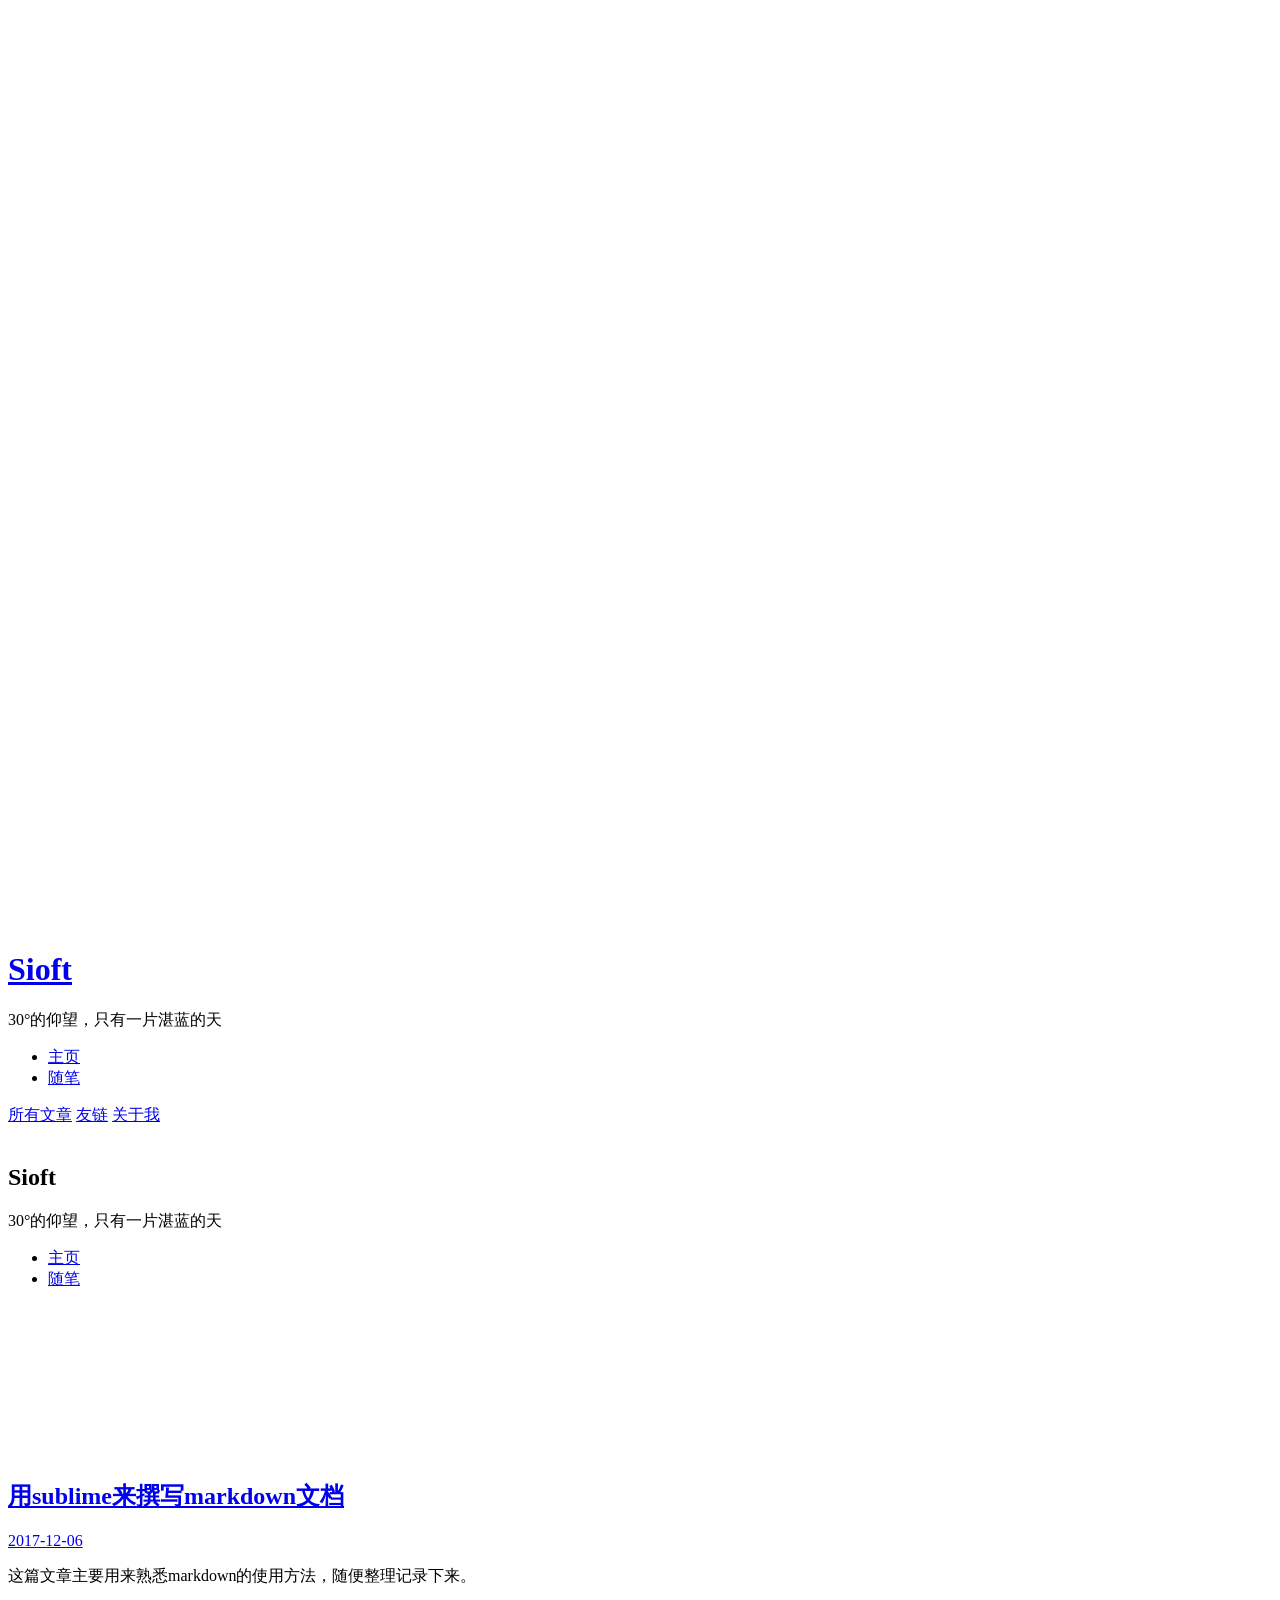
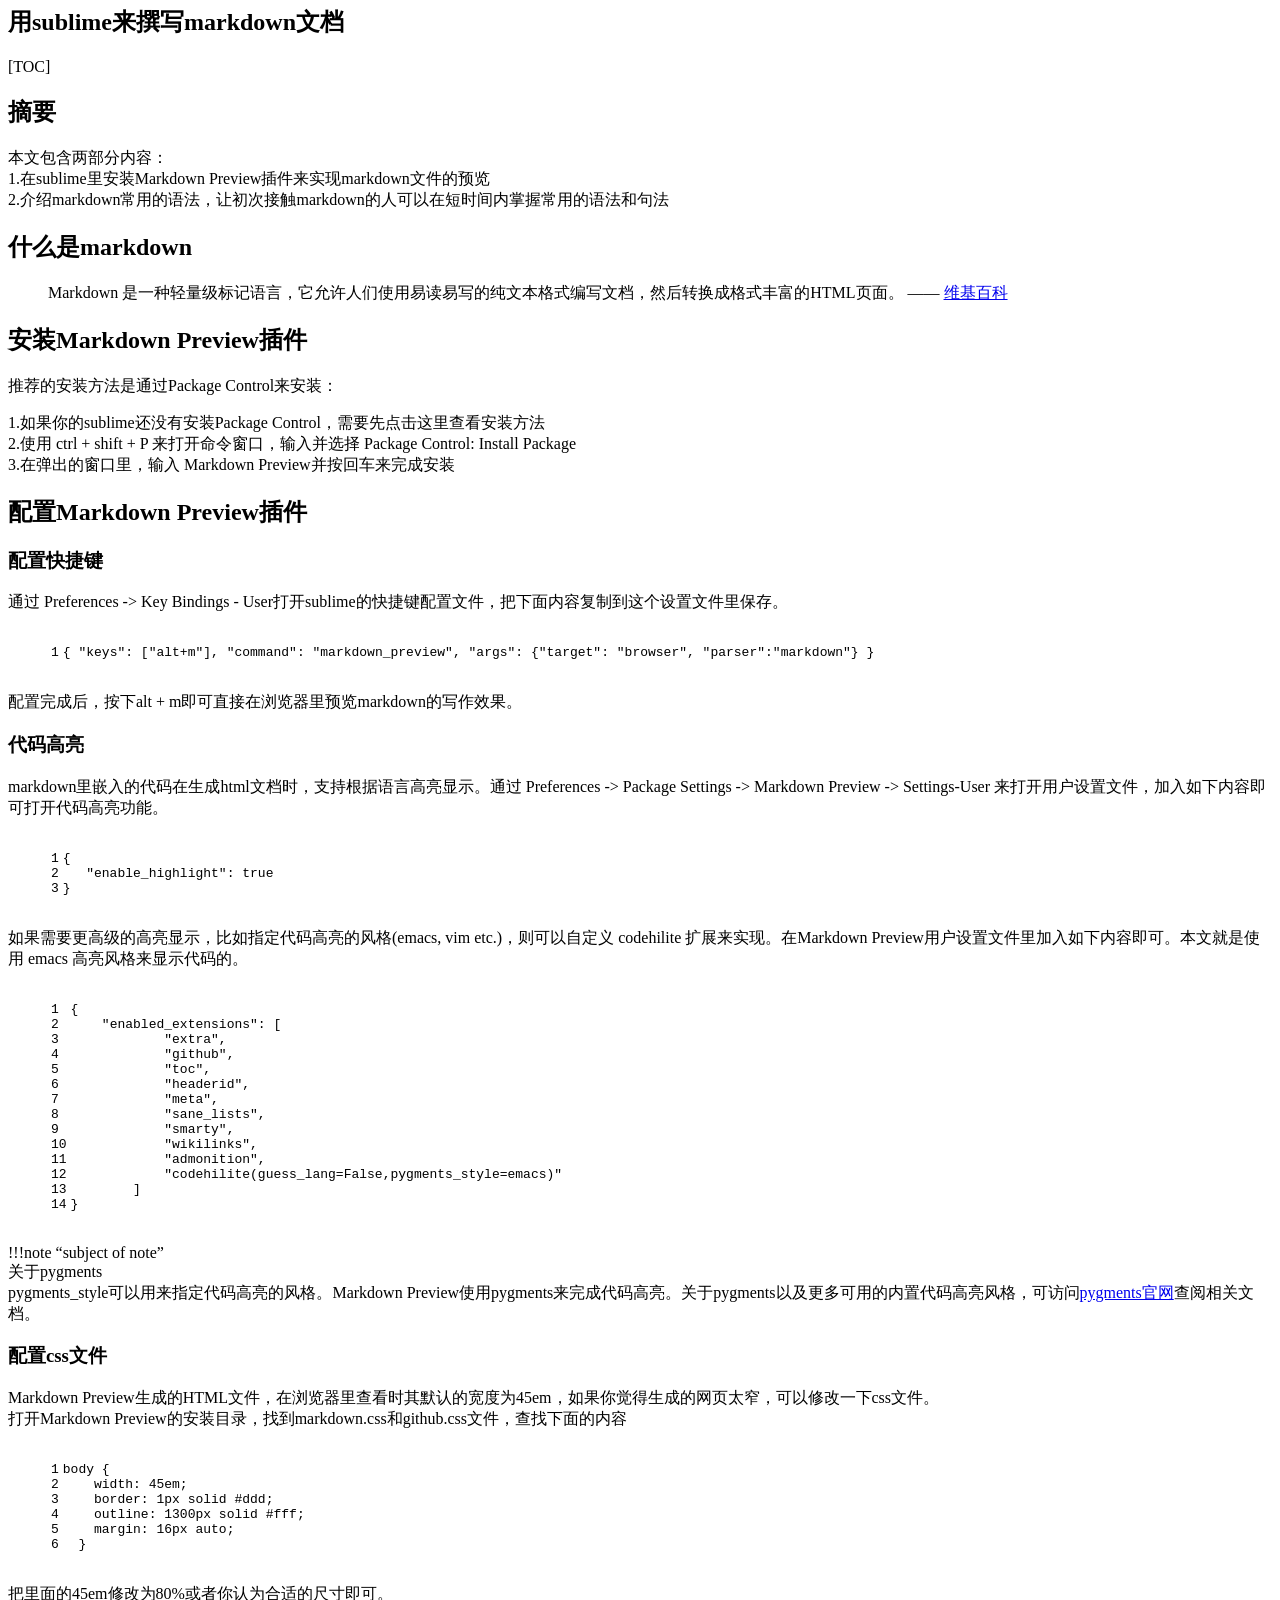
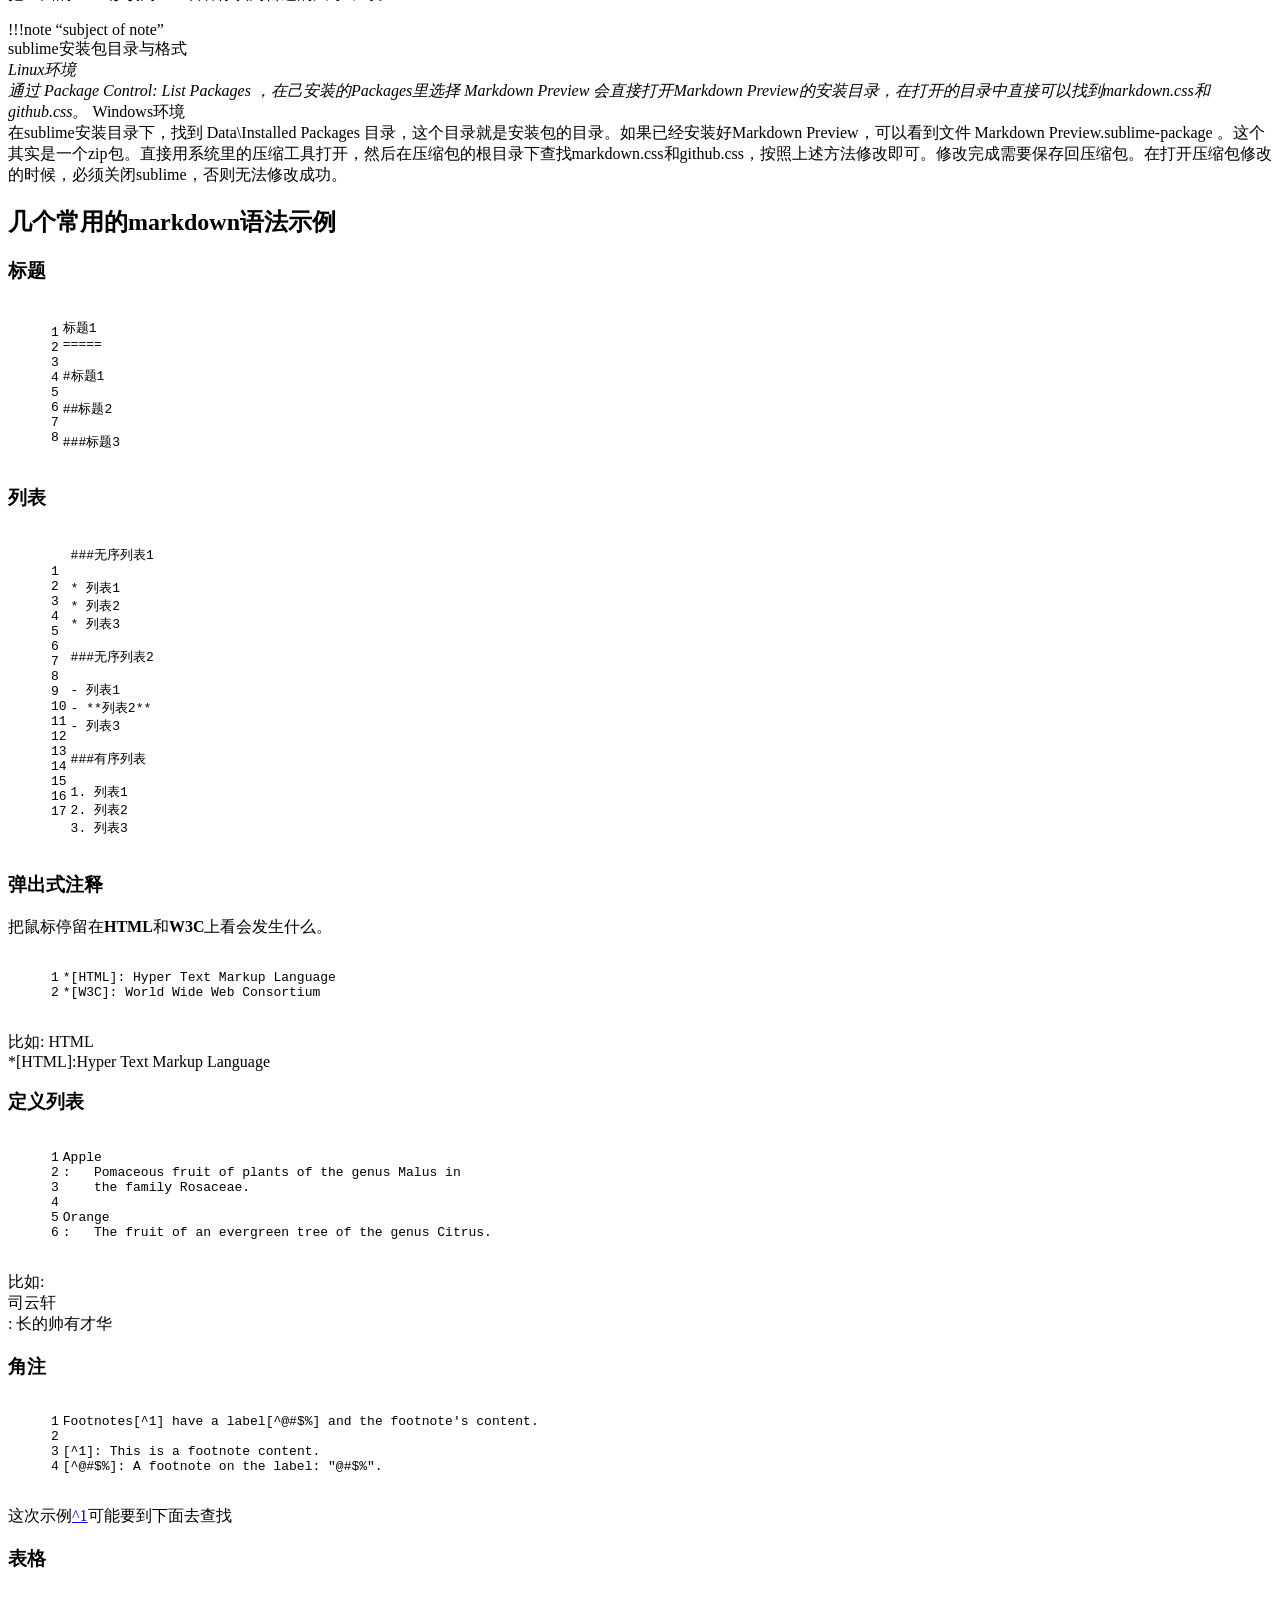
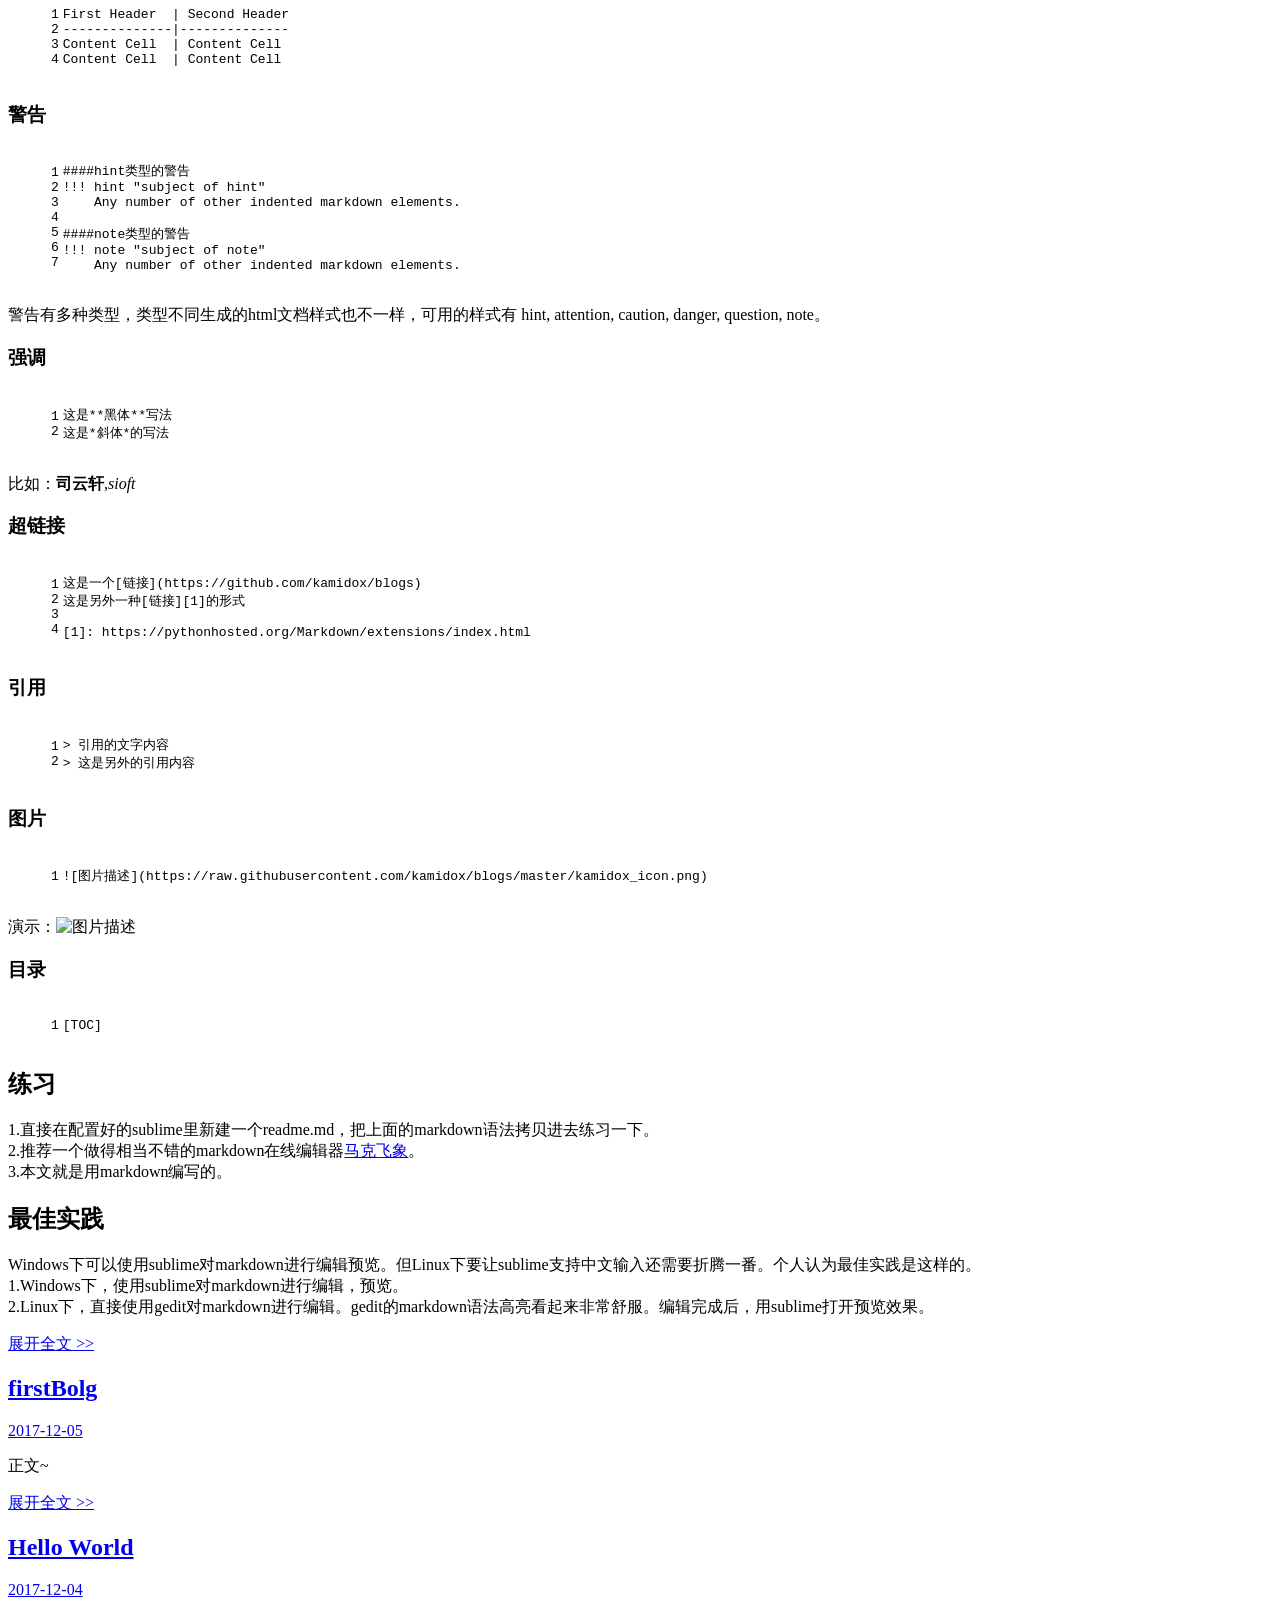
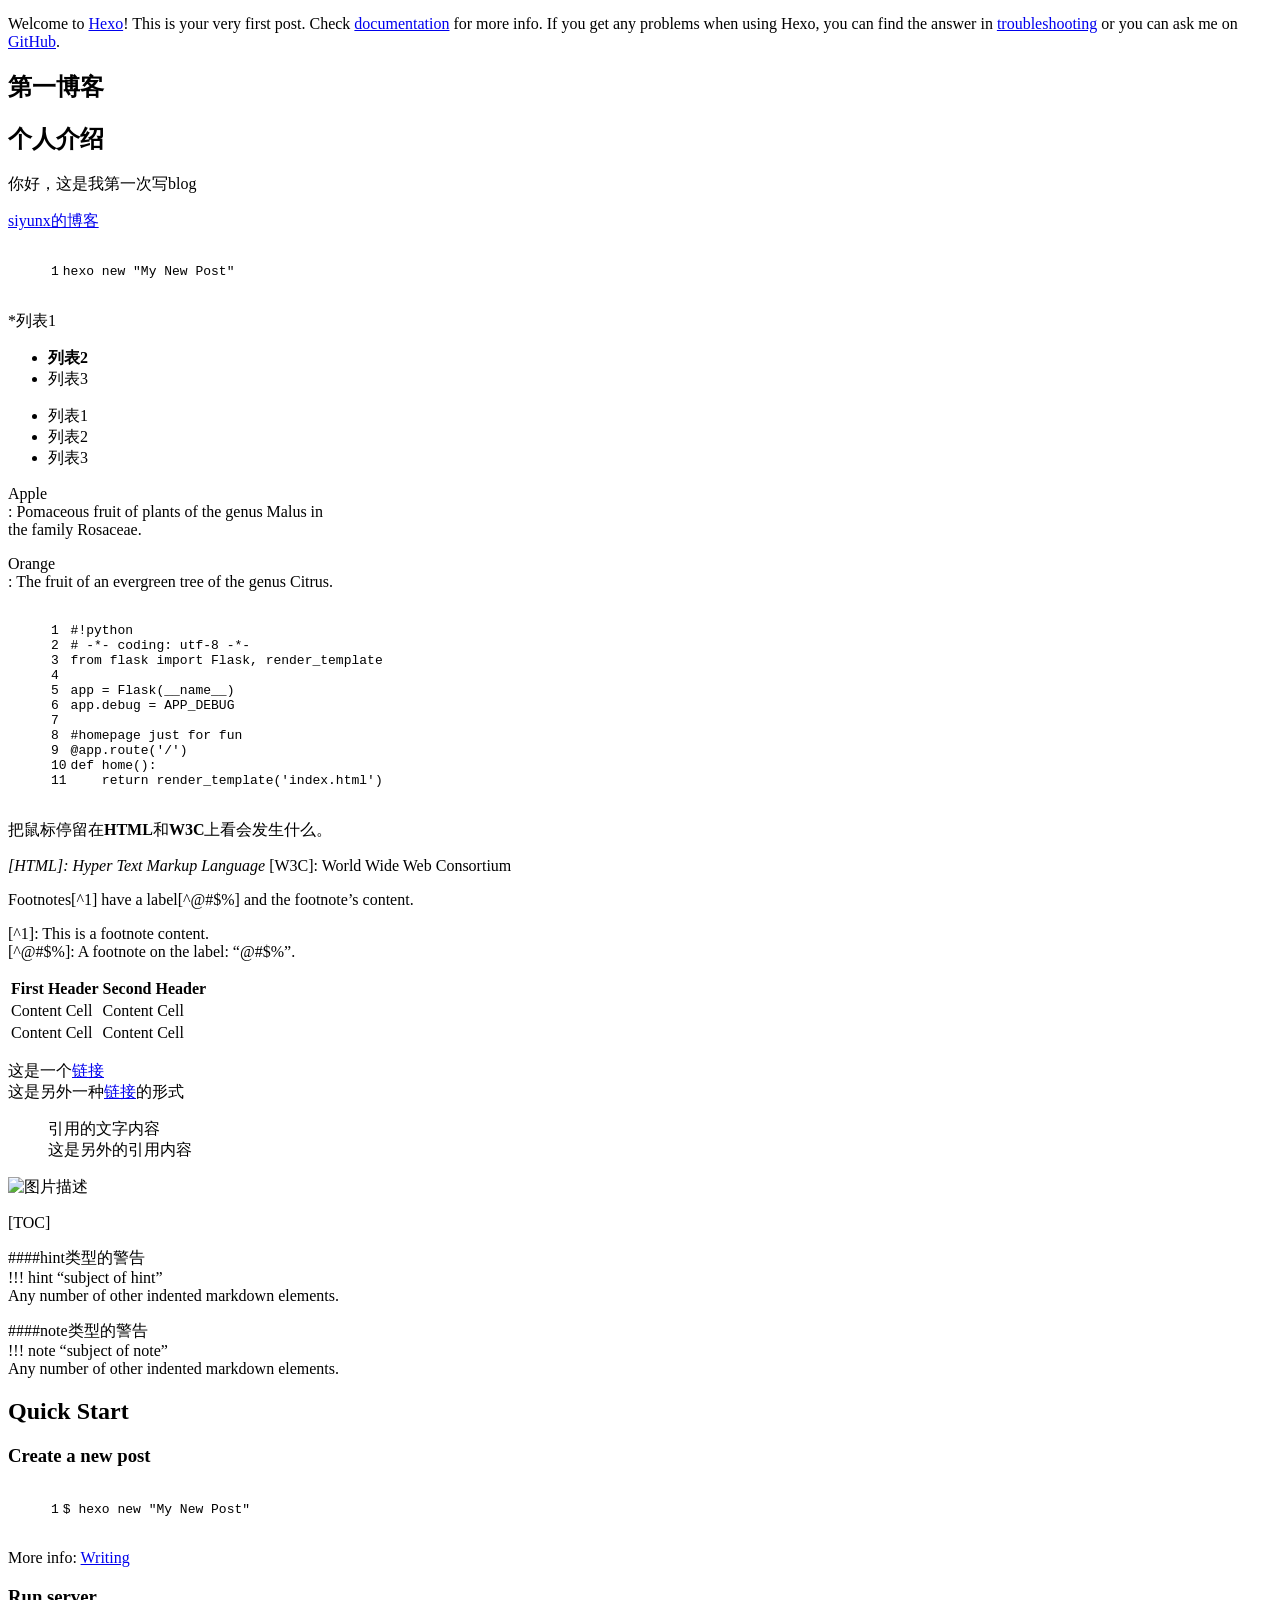
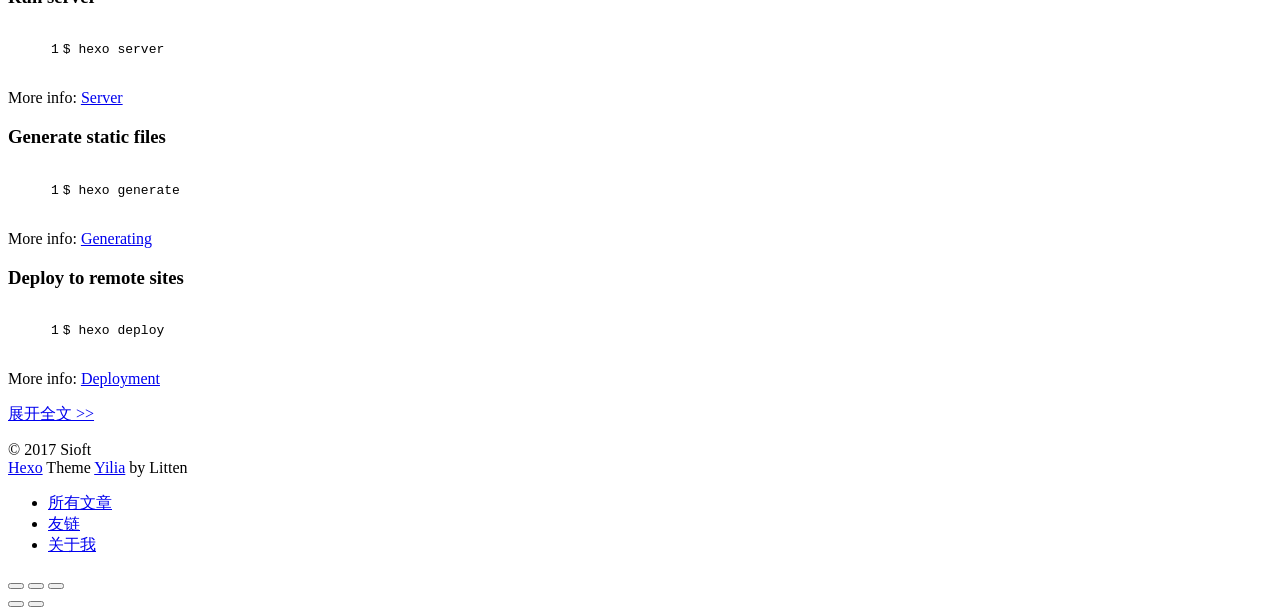
==== index.html @ 5dda294e "Site updated: 2017-12-07 14:23:39" ====
<!DOCTYPE html>
<html>
<head>
  <meta charset="utf-8">
  
  <meta name="renderer" content="webkit">
  <meta http-equiv="X-UA-Compatible" content="IE=edge" >
  <link rel="dns-prefetch" href="http://sioft.github.io">
  <title>飞翔的小坦克</title>
  <meta name="viewport" content="width=device-width, initial-scale=1, maximum-scale=1">
  <meta name="description" content="希望见证自己的成长">
<meta property="og:type" content="website">
<meta property="og:title" content="飞翔的小坦克">
<meta property="og:url" content="http://sioft.github.io/index.html">
<meta property="og:site_name" content="飞翔的小坦克">
<meta property="og:description" content="希望见证自己的成长">
<meta name="twitter:card" content="summary">
<meta name="twitter:title" content="飞翔的小坦克">
<meta name="twitter:description" content="希望见证自己的成长">
  
    <link rel="alternative" href="/atom.xml" title="飞翔的小坦克" type="application/atom+xml">
  
  
    <link rel="icon" href="/favicon.png">
  
  <link rel="stylesheet" type="text/css" href="/./main.0cf68a.css">
  <style type="text/css">
  
    #container.show {
      background: linear-gradient(200deg,#a0cfe4,#e8c37e);
    }
  </style>
  

  

</head>

<body>
  <div id="container" q-class="show:isCtnShow">
    <canvas id="anm-canvas" class="anm-canvas"></canvas>
    <div class="left-col" q-class="show:isShow">
      
<div class="overlay" style="background: #4d4d4d"></div>
<div class="intrude-less">
	<header id="header" class="inner">
		<a href="/" class="profilepic">
			<img src="" class="js-avatar">
		</a>
		<hgroup>
		  <h1 class="header-author"><a href="/">Sioft</a></h1>
		</hgroup>
		
		<p class="header-subtitle">30°的仰望，只有一片湛蓝的天</p>
		

		<nav class="header-menu">
			<ul>
			
				<li><a href="/">主页</a></li>
	        
				<li><a href="/tags/随笔/">随笔</a></li>
	        
			</ul>
		</nav>
		<nav class="header-smart-menu">
    		
    			
    			<a q-on="click: openSlider(e, 'innerArchive')" href="javascript:void(0)">所有文章</a>
    			
            
    			
    			<a q-on="click: openSlider(e, 'friends')" href="javascript:void(0)">友链</a>
    			
            
    			
    			<a q-on="click: openSlider(e, 'aboutme')" href="javascript:void(0)">关于我</a>
    			
            
		</nav>
		<nav class="header-nav">
			<div class="social">
				
					<a class="github" target="_blank" href="#" title="github"><i class="icon-github"></i></a>
		        
					<a class="weibo" target="_blank" href="#" title="weibo"><i class="icon-weibo"></i></a>
		        
					<a class="rss" target="_blank" href="#" title="rss"><i class="icon-rss"></i></a>
		        
					<a class="zhihu" target="_blank" href="#" title="zhihu"><i class="icon-zhihu"></i></a>
		        
			</div>
		</nav>
	</header>		
</div>

    </div>
    <div class="mid-col" q-class="show:isShow,hide:isShow|isFalse">
      
<nav id="mobile-nav">
  	<div class="overlay js-overlay" style="background: #4d4d4d"></div>
	<div class="btnctn js-mobile-btnctn">
  		<div class="slider-trigger list" q-on="click: openSlider(e)"><i class="icon icon-sort"></i></div>
	</div>
	<div class="intrude-less">
		<header id="header" class="inner">
			<div class="profilepic">
				<img src="" class="js-avatar">
			</div>
			<hgroup>
			  <h1 class="header-author js-header-author">Sioft</h1>
			</hgroup>
			
			<p class="header-subtitle"><i class="icon icon-quo-left"></i>30°的仰望，只有一片湛蓝的天<i class="icon icon-quo-right"></i></p>
			
			
			
				
			
				
			
			
			
			<nav class="header-nav">
				<div class="social">
					
						<a class="github" target="_blank" href="#" title="github"><i class="icon-github"></i></a>
			        
						<a class="weibo" target="_blank" href="#" title="weibo"><i class="icon-weibo"></i></a>
			        
						<a class="rss" target="_blank" href="#" title="rss"><i class="icon-rss"></i></a>
			        
						<a class="zhihu" target="_blank" href="#" title="zhihu"><i class="icon-zhihu"></i></a>
			        
				</div>
			</nav>

			<nav class="header-menu js-header-menu">
				<ul style="width: 50%">
				
				
					<li style="width: 50%"><a href="/">主页</a></li>
		        
					<li style="width: 50%"><a href="/tags/随笔/">随笔</a></li>
		        
				</ul>
			</nav>
		</header>				
	</div>
	<div class="mobile-mask" style="display:none" q-show="isShow"></div>
</nav>

      <div id="wrapper" class="body-wrap">
        <div class="menu-l">
          <div class="canvas-wrap">
            <canvas data-colors="#eaeaea" data-sectionHeight="100" data-contentId="js-content" id="myCanvas1" class="anm-canvas"></canvas>
          </div>
          <div id="js-content" class="content-ll">
            
  
    <article id="post-sublime-markdown" class="article article-type-post  article-index" itemscope itemprop="blogPost">
  <div class="article-inner">
    
      <header class="article-header">
        
  
    <h1 itemprop="name">
      <a class="article-title" href="/2017/12/06/sublime-markdown/">用sublime来撰写markdown文档</a>
    </h1>
  

        
        <a href="/2017/12/06/sublime-markdown/" class="archive-article-date">
  	<time datetime="2017-12-06T08:57:12.000Z" itemprop="datePublished"><i class="icon-calendar icon"></i>2017-12-06</time>
</a>
        
      </header>
    
    <div class="article-entry" itemprop="articleBody">
      
        <p>这篇文章主要用来熟悉markdown的使用方法，随便整理记录下来。</p>
<h1 id="用sublime来撰写markdown文档"><a href="#用sublime来撰写markdown文档" class="headerlink" title="用sublime来撰写markdown文档"></a>用sublime来撰写markdown文档</h1><p>[TOC]</p>
<h2 id="摘要"><a href="#摘要" class="headerlink" title="摘要"></a>摘要</h2><p>本文包含两部分内容：<br>1.在sublime里安装Markdown Preview插件来实现markdown文件的预览<br>2.介绍markdown常用的语法，让初次接触markdown的人可以在短时间内掌握常用的语法和句法</p>
<h2 id="什么是markdown"><a href="#什么是markdown" class="headerlink" title="什么是markdown"></a>什么是markdown</h2><blockquote>
<p>Markdown 是一种轻量级标记语言，它允许人们使用易读易写的纯文本格式编写文档，然后转换成格式丰富的HTML页面。 —— <a href="https://zh.wikipedia.org/wiki/Markdown" target="_blank" rel="noopener">维基百科</a></p>
</blockquote>
<h2 id="安装Markdown-Preview插件"><a href="#安装Markdown-Preview插件" class="headerlink" title="安装Markdown Preview插件"></a>安装Markdown Preview插件</h2><p>推荐的安装方法是通过Package Control来安装：</p>
<p>1.如果你的sublime还没有安装Package Control，需要先点击这里查看安装方法<br>2.使用 ctrl + shift + P 来打开命令窗口，输入并选择 Package Control: Install Package<br>3.在弹出的窗口里，输入 Markdown Preview并按回车来完成安装</p>
<h2 id="配置Markdown-Preview插件"><a href="#配置Markdown-Preview插件" class="headerlink" title="配置Markdown Preview插件"></a>配置Markdown Preview插件</h2><h3 id="配置快捷键"><a href="#配置快捷键" class="headerlink" title="配置快捷键"></a>配置快捷键</h3><p>通过 Preferences -&gt; Key Bindings - User打开sublime的快捷键配置文件，把下面内容复制到这个设置文件里保存。</p>
<figure class="highlight python"><table><tr><td class="gutter"><pre><span class="line">1</span><br></pre></td><td class="code"><pre><span class="line">&#123; <span class="string">"keys"</span>: [<span class="string">"alt+m"</span>], <span class="string">"command"</span>: <span class="string">"markdown_preview"</span>, <span class="string">"args"</span>: &#123;<span class="string">"target"</span>: <span class="string">"browser"</span>, <span class="string">"parser"</span>:<span class="string">"markdown"</span>&#125; &#125;</span><br></pre></td></tr></table></figure>
<p>配置完成后，按下alt + m即可直接在浏览器里预览markdown的写作效果。</p>
<h3 id="代码高亮"><a href="#代码高亮" class="headerlink" title="代码高亮"></a>代码高亮</h3><p>markdown里嵌入的代码在生成html文档时，支持根据语言高亮显示。通过 Preferences -&gt; Package Settings -&gt; Markdown Preview -&gt; Settings-User 来打开用户设置文件，加入如下内容即可打开代码高亮功能。</p>
<figure class="highlight python"><table><tr><td class="gutter"><pre><span class="line">1</span><br><span class="line">2</span><br><span class="line">3</span><br></pre></td><td class="code"><pre><span class="line">&#123;</span><br><span class="line">   <span class="string">"enable_highlight"</span>: true</span><br><span class="line">&#125;</span><br></pre></td></tr></table></figure>
<p>如果需要更高级的高亮显示，比如指定代码高亮的风格(emacs, vim etc.)，则可以自定义 codehilite 扩展来实现。在Markdown Preview用户设置文件里加入如下内容即可。本文就是使用 emacs 高亮风格来显示代码的。<br><figure class="highlight python"><table><tr><td class="gutter"><pre><span class="line">1</span><br><span class="line">2</span><br><span class="line">3</span><br><span class="line">4</span><br><span class="line">5</span><br><span class="line">6</span><br><span class="line">7</span><br><span class="line">8</span><br><span class="line">9</span><br><span class="line">10</span><br><span class="line">11</span><br><span class="line">12</span><br><span class="line">13</span><br><span class="line">14</span><br></pre></td><td class="code"><pre><span class="line">&#123;</span><br><span class="line">    <span class="string">"enabled_extensions"</span>: [</span><br><span class="line">            <span class="string">"extra"</span>, </span><br><span class="line">            <span class="string">"github"</span>, </span><br><span class="line">            <span class="string">"toc"</span>, </span><br><span class="line">            <span class="string">"headerid"</span>, </span><br><span class="line">            <span class="string">"meta"</span>, </span><br><span class="line">            <span class="string">"sane_lists"</span>, </span><br><span class="line">            <span class="string">"smarty"</span>, </span><br><span class="line">            <span class="string">"wikilinks"</span>,</span><br><span class="line">            <span class="string">"admonition"</span>,</span><br><span class="line">            <span class="string">"codehilite(guess_lang=False,pygments_style=emacs)"</span></span><br><span class="line">        ]</span><br><span class="line">&#125;</span><br></pre></td></tr></table></figure></p>
<p>!!!note “subject of note”<br>    关于pygments<br>    pygments_style可以用来指定代码高亮的风格。Markdown Preview使用pygments来完成代码高亮。关于pygments以及更多可用的内置代码高亮风格，可访问<a href="http://pygments.org/docs/styles/" target="_blank" rel="noopener">pygments官网</a>查阅相关文档。</p>
<h3 id="配置css文件"><a href="#配置css文件" class="headerlink" title="配置css文件"></a>配置css文件</h3><p>Markdown Preview生成的HTML文件，在浏览器里查看时其默认的宽度为45em，如果你觉得生成的网页太窄，可以修改一下css文件。<br>打开Markdown Preview的安装目录，找到markdown.css和github.css文件，查找下面的内容<br><figure class="highlight python"><table><tr><td class="gutter"><pre><span class="line">1</span><br><span class="line">2</span><br><span class="line">3</span><br><span class="line">4</span><br><span class="line">5</span><br><span class="line">6</span><br></pre></td><td class="code"><pre><span class="line">body &#123;</span><br><span class="line">    width: <span class="number">45</span>em;</span><br><span class="line">    border: <span class="number">1</span>px solid <span class="comment">#ddd;</span></span><br><span class="line">    outline: <span class="number">1300</span>px solid <span class="comment">#fff;</span></span><br><span class="line">    margin: <span class="number">16</span>px auto;</span><br><span class="line">  &#125;</span><br></pre></td></tr></table></figure></p>
<p>把里面的45em修改为80%或者你认为合适的尺寸即可。</p>
<p>!!!note “subject of note”<br>    sublime安装包目录与格式<br>    <em>Linux环境<br>    通过 Package Control: List Packages ，在己安装的Packages里选择 Markdown Preview 会直接打开Markdown Preview的安装目录，在打开的目录中直接可以找到markdown.css和github.css。
    </em>Windows环境<br>    在sublime安装目录下，找到 Data\Installed Packages 目录，这个目录就是安装包的目录。如果已经安装好Markdown Preview，可以看到文件 Markdown Preview.sublime-package 。这个其实是一个zip包。直接用系统里的压缩工具打开，然后在压缩包的根目录下查找markdown.css和github.css，按照上述方法修改即可。修改完成需要保存回压缩包。在打开压缩包修改的时候，必须关闭sublime，否则无法修改成功。</p>
<h2 id="几个常用的markdown语法示例"><a href="#几个常用的markdown语法示例" class="headerlink" title="几个常用的markdown语法示例"></a>几个常用的markdown语法示例</h2><h3 id="标题"><a href="#标题" class="headerlink" title="标题"></a>标题</h3><figure class="highlight python"><table><tr><td class="gutter"><pre><span class="line">1</span><br><span class="line">2</span><br><span class="line">3</span><br><span class="line">4</span><br><span class="line">5</span><br><span class="line">6</span><br><span class="line">7</span><br><span class="line">8</span><br></pre></td><td class="code"><pre><span class="line">标题<span class="number">1</span></span><br><span class="line">=====</span><br><span class="line"></span><br><span class="line"><span class="comment">#标题1</span></span><br><span class="line"></span><br><span class="line"><span class="comment">##标题2</span></span><br><span class="line"></span><br><span class="line"><span class="comment">###标题3</span></span><br></pre></td></tr></table></figure>
<h3 id="列表"><a href="#列表" class="headerlink" title="列表"></a>列表</h3><figure class="highlight python"><table><tr><td class="gutter"><pre><span class="line">1</span><br><span class="line">2</span><br><span class="line">3</span><br><span class="line">4</span><br><span class="line">5</span><br><span class="line">6</span><br><span class="line">7</span><br><span class="line">8</span><br><span class="line">9</span><br><span class="line">10</span><br><span class="line">11</span><br><span class="line">12</span><br><span class="line">13</span><br><span class="line">14</span><br><span class="line">15</span><br><span class="line">16</span><br><span class="line">17</span><br></pre></td><td class="code"><pre><span class="line"><span class="comment">###无序列表1</span></span><br><span class="line"></span><br><span class="line">* 列表<span class="number">1</span></span><br><span class="line">* 列表<span class="number">2</span></span><br><span class="line">* 列表<span class="number">3</span></span><br><span class="line"></span><br><span class="line"><span class="comment">###无序列表2</span></span><br><span class="line"></span><br><span class="line">- 列表<span class="number">1</span></span><br><span class="line">- **列表<span class="number">2</span>**</span><br><span class="line">- 列表<span class="number">3</span></span><br><span class="line"></span><br><span class="line"><span class="comment">###有序列表</span></span><br><span class="line"></span><br><span class="line"><span class="number">1.</span> 列表<span class="number">1</span></span><br><span class="line"><span class="number">2.</span> 列表<span class="number">2</span></span><br><span class="line"><span class="number">3.</span> 列表<span class="number">3</span></span><br></pre></td></tr></table></figure>
<h3 id="弹出式注释"><a href="#弹出式注释" class="headerlink" title="弹出式注释"></a>弹出式注释</h3><p>把鼠标停留在<strong>HTML</strong>和<strong>W3C</strong>上看会发生什么。<br><figure class="highlight python"><table><tr><td class="gutter"><pre><span class="line">1</span><br><span class="line">2</span><br></pre></td><td class="code"><pre><span class="line">*[HTML]: Hyper Text Markup Language</span><br><span class="line">*[W3C]: World Wide Web Consortium</span><br></pre></td></tr></table></figure></p>
<p>比如: HTML<br>*[HTML]:Hyper Text Markup Language</p>
<h3 id="定义列表"><a href="#定义列表" class="headerlink" title="定义列表"></a>定义列表</h3><figure class="highlight python"><table><tr><td class="gutter"><pre><span class="line">1</span><br><span class="line">2</span><br><span class="line">3</span><br><span class="line">4</span><br><span class="line">5</span><br><span class="line">6</span><br></pre></td><td class="code"><pre><span class="line">Apple</span><br><span class="line">:   Pomaceous fruit of plants of the genus Malus <span class="keyword">in</span></span><br><span class="line">    the family Rosaceae.</span><br><span class="line"></span><br><span class="line">Orange</span><br><span class="line">:   The fruit of an evergreen tree of the genus Citrus.</span><br></pre></td></tr></table></figure>
<p>比如:<br>司云轩<br>:  长的帅有才华</p>
<h3 id="角注"><a href="#角注" class="headerlink" title="角注"></a>角注</h3><figure class="highlight python"><table><tr><td class="gutter"><pre><span class="line">1</span><br><span class="line">2</span><br><span class="line">3</span><br><span class="line">4</span><br></pre></td><td class="code"><pre><span class="line">Footnotes[^<span class="number">1</span>] have a label[^@<span class="comment">#$%] and the footnote's content.</span></span><br><span class="line"></span><br><span class="line">[^<span class="number">1</span>]: This <span class="keyword">is</span> a footnote content.</span><br><span class="line">[^@<span class="comment">#$%]: A footnote on the label: "@#$%".</span></span><br></pre></td></tr></table></figure>
<p>这次示例<a href="示例：演示一种东西">^1</a>可能要到下面去查找</p>
<h3 id="表格"><a href="#表格" class="headerlink" title="表格"></a>表格</h3><figure class="highlight python"><table><tr><td class="gutter"><pre><span class="line">1</span><br><span class="line">2</span><br><span class="line">3</span><br><span class="line">4</span><br></pre></td><td class="code"><pre><span class="line">First Header  | Second Header</span><br><span class="line">--------------|--------------</span><br><span class="line">Content Cell  | Content Cell</span><br><span class="line">Content Cell  | Content Cell</span><br></pre></td></tr></table></figure>
<h3 id="警告"><a href="#警告" class="headerlink" title="警告"></a>警告</h3><figure class="highlight python"><table><tr><td class="gutter"><pre><span class="line">1</span><br><span class="line">2</span><br><span class="line">3</span><br><span class="line">4</span><br><span class="line">5</span><br><span class="line">6</span><br><span class="line">7</span><br></pre></td><td class="code"><pre><span class="line"><span class="comment">####hint类型的警告</span></span><br><span class="line">!!! hint <span class="string">"subject of hint"</span></span><br><span class="line">    Any number of other indented markdown elements.</span><br><span class="line"></span><br><span class="line"><span class="comment">####note类型的警告</span></span><br><span class="line">!!! note <span class="string">"subject of note"</span></span><br><span class="line">    Any number of other indented markdown elements.</span><br></pre></td></tr></table></figure>
<p>警告有多种类型，类型不同生成的html文档样式也不一样，可用的样式有 hint, attention, caution, danger, question, note。</p>
<h3 id="强调"><a href="#强调" class="headerlink" title="强调"></a>强调</h3><figure class="highlight python"><table><tr><td class="gutter"><pre><span class="line">1</span><br><span class="line">2</span><br></pre></td><td class="code"><pre><span class="line">这是**黑体**写法</span><br><span class="line">这是*斜体*的写法</span><br></pre></td></tr></table></figure>
<p>比如：<strong>司云轩</strong>,<em>sioft</em></p>
<h3 id="超链接"><a href="#超链接" class="headerlink" title="超链接"></a>超链接</h3><figure class="highlight python"><table><tr><td class="gutter"><pre><span class="line">1</span><br><span class="line">2</span><br><span class="line">3</span><br><span class="line">4</span><br></pre></td><td class="code"><pre><span class="line">这是一个[链接](https://github.com/kamidox/blogs)</span><br><span class="line">这是另外一种[链接][<span class="number">1</span>]的形式</span><br><span class="line"></span><br><span class="line">[<span class="number">1</span>]: https://pythonhosted.org/Markdown/extensions/index.html</span><br></pre></td></tr></table></figure>
<h3 id="引用"><a href="#引用" class="headerlink" title="引用"></a>引用</h3><figure class="highlight python"><table><tr><td class="gutter"><pre><span class="line">1</span><br><span class="line">2</span><br></pre></td><td class="code"><pre><span class="line">&gt; 引用的文字内容</span><br><span class="line">&gt; 这是另外的引用内容</span><br></pre></td></tr></table></figure>
<h3 id="图片"><a href="#图片" class="headerlink" title="图片"></a>图片</h3><figure class="highlight python"><table><tr><td class="gutter"><pre><span class="line">1</span><br></pre></td><td class="code"><pre><span class="line">![图片描述](https://raw.githubusercontent.com/kamidox/blogs/master/kamidox_icon.png)</span><br></pre></td></tr></table></figure>
<p>演示：<img src="https://raw.githubusercontent.com/Sioft/Blog_backups/master/images/萌宠_猫.jpg" alt="图片描述"></p>
<h3 id="目录"><a href="#目录" class="headerlink" title="目录"></a>目录</h3><figure class="highlight python"><table><tr><td class="gutter"><pre><span class="line">1</span><br></pre></td><td class="code"><pre><span class="line">[TOC]</span><br></pre></td></tr></table></figure>
<h2 id="练习"><a href="#练习" class="headerlink" title="练习"></a>练习</h2><p>1.直接在配置好的sublime里新建一个readme.md，把上面的markdown语法拷贝进去练习一下。<br>2.推荐一个做得相当不错的markdown在线编辑器<a href="https://maxiang.io/" target="_blank" rel="noopener">马克飞象</a>。<br>3.本文就是用markdown编写的。</p>
<h2 id="最佳实践"><a href="#最佳实践" class="headerlink" title="最佳实践"></a>最佳实践</h2><p>Windows下可以使用sublime对markdown进行编辑预览。但Linux下要让sublime支持中文输入还需要折腾一番。个人认为最佳实践是这样的。<br>1.Windows下，使用sublime对markdown进行编辑，预览。<br>2.Linux下，直接使用gedit对markdown进行编辑。gedit的markdown语法高亮看起来非常舒服。编辑完成后，用sublime打开预览效果。</p>

      

      
    </div>
    <div class="article-info article-info-index">
      
      
      

      
        <p class="article-more-link">
          <a class="article-more-a" href="/2017/12/06/sublime-markdown/">展开全文 >></a>
        </p>
      

      
      <div class="clearfix"></div>
    </div>
  </div>
</article>

<aside class="wrap-side-operation">
    <div class="mod-side-operation">
        
        <div class="jump-container" id="js-jump-container" style="display:none;">
            <a href="javascript:void(0)" class="mod-side-operation__jump-to-top">
                <i class="icon-font icon-back"></i>
            </a>
            <div id="js-jump-plan-container" class="jump-plan-container" style="top: -11px;">
                <i class="icon-font icon-plane jump-plane"></i>
            </div>
        </div>
        
        
    </div>
</aside>




  
    <article id="post-firstBolg" class="article article-type-post  article-index" itemscope itemprop="blogPost">
  <div class="article-inner">
    
      <header class="article-header">
        
  
    <h1 itemprop="name">
      <a class="article-title" href="/2017/12/05/firstBolg/">firstBolg</a>
    </h1>
  

        
        <a href="/2017/12/05/firstBolg/" class="archive-article-date">
  	<time datetime="2017-12-05T07:52:10.000Z" itemprop="datePublished"><i class="icon-calendar icon"></i>2017-12-05</time>
</a>
        
      </header>
    
    <div class="article-entry" itemprop="articleBody">
      
        <p>正文~</p>

      

      
    </div>
    <div class="article-info article-info-index">
      
      
      

      
        <p class="article-more-link">
          <a class="article-more-a" href="/2017/12/05/firstBolg/">展开全文 >></a>
        </p>
      

      
      <div class="clearfix"></div>
    </div>
  </div>
</article>

<aside class="wrap-side-operation">
    <div class="mod-side-operation">
        
        <div class="jump-container" id="js-jump-container" style="display:none;">
            <a href="javascript:void(0)" class="mod-side-operation__jump-to-top">
                <i class="icon-font icon-back"></i>
            </a>
            <div id="js-jump-plan-container" class="jump-plan-container" style="top: -11px;">
                <i class="icon-font icon-plane jump-plane"></i>
            </div>
        </div>
        
        
    </div>
</aside>




  
    <article id="post-hello-world" class="article article-type-post  article-index" itemscope itemprop="blogPost">
  <div class="article-inner">
    
      <header class="article-header">
        
  
    <h1 itemprop="name">
      <a class="article-title" href="/2017/12/04/hello-world/">Hello World</a>
    </h1>
  

        
        <a href="/2017/12/04/hello-world/" class="archive-article-date">
  	<time datetime="2017-12-04T03:09:23.503Z" itemprop="datePublished"><i class="icon-calendar icon"></i>2017-12-04</time>
</a>
        
      </header>
    
    <div class="article-entry" itemprop="articleBody">
      
        <p>Welcome to <a href="https://hexo.io/" target="_blank" rel="noopener">Hexo</a>! This is your very first post. Check <a href="https://hexo.io/docs/" target="_blank" rel="noopener">documentation</a> for more info. If you get any problems when using Hexo, you can find the answer in <a href="https://hexo.io/docs/troubleshooting.html" target="_blank" rel="noopener">troubleshooting</a> or you can ask me on <a href="https://github.com/hexojs/hexo/issues" target="_blank" rel="noopener">GitHub</a>.</p>
<h1 id="第一博客"><a href="#第一博客" class="headerlink" title="第一博客"></a>第一博客</h1><h2 id="个人介绍"><a href="#个人介绍" class="headerlink" title="个人介绍"></a>个人介绍</h2><p>你好，这是我第一次写blog</p>
<p><a href="https://sioft.github.io">siyunx的博客</a><br><figure class="highlight java"><table><tr><td class="gutter"><pre><span class="line">1</span><br></pre></td><td class="code"><pre><span class="line">hexo <span class="keyword">new</span> <span class="string">"My New Post"</span></span><br></pre></td></tr></table></figure></p>
<p>*列表1</p>
<ul>
<li><strong>列表2</strong></li>
<li>列表3</li>
</ul>
<ul>
<li>列表1</li>
<li>列表2</li>
<li>列表3</li>
</ul>
<p>Apple<br>:   Pomaceous fruit of plants of the genus Malus in<br>    the family Rosaceae.</p>
<p>Orange<br>:   The fruit of an evergreen tree of the genus Citrus.</p>
<figure class="highlight python"><table><tr><td class="gutter"><pre><span class="line">1</span><br><span class="line">2</span><br><span class="line">3</span><br><span class="line">4</span><br><span class="line">5</span><br><span class="line">6</span><br><span class="line">7</span><br><span class="line">8</span><br><span class="line">9</span><br><span class="line">10</span><br><span class="line">11</span><br></pre></td><td class="code"><pre><span class="line"><span class="comment">#!python</span></span><br><span class="line"><span class="comment"># -*- coding: utf-8 -*-</span></span><br><span class="line"><span class="keyword">from</span> flask <span class="keyword">import</span> Flask, render_template</span><br><span class="line"></span><br><span class="line">app = Flask(__name__)</span><br><span class="line">app.debug = APP_DEBUG</span><br><span class="line"></span><br><span class="line"><span class="comment">#homepage just for fun</span></span><br><span class="line"><span class="meta">@app.route('/')</span></span><br><span class="line"><span class="function"><span class="keyword">def</span> <span class="title">home</span><span class="params">()</span>:</span></span><br><span class="line">    <span class="keyword">return</span> render_template(<span class="string">'index.html'</span>)</span><br></pre></td></tr></table></figure>
<p>把鼠标停留在<strong>HTML</strong>和<strong>W3C</strong>上看会发生什么。</p>
<p><em>[HTML]: Hyper Text Markup Language
</em>[W3C]: World Wide Web Consortium</p>
<p>Footnotes[^1] have a label[^@#$%] and the footnote’s content.</p>
<p>[^1]: This is a footnote content.<br>[^@#$%]: A footnote on the label: “@#$%”.</p>
<table>
<thead>
<tr>
<th>First Header</th>
<th>Second Header</th>
</tr>
</thead>
<tbody>
<tr>
<td>Content Cell</td>
<td>Content Cell</td>
</tr>
<tr>
<td>Content Cell</td>
<td>Content Cell</td>
</tr>
</tbody>
</table>
<p>这是一个<a href="https://github.com/kamidox/blogs" target="_blank" rel="noopener">链接</a><br>这是另外一种<a href="https://pythonhosted.org/Markdown/extensions/index.html" target="_blank" rel="noopener">链接</a>的形式</p>
<blockquote>
<p>引用的文字内容<br>这是另外的引用内容</p>
</blockquote>
<p><img src="https://raw.githubusercontent.com/kamidox/blogs/master/kamidox_icon.png" alt="图片描述"></p>
<p>[TOC]</p>
<p>####hint类型的警告<br>!!! hint “subject of hint”<br>    Any number of other indented markdown elements.</p>
<p>####note类型的警告<br>!!! note “subject of note”<br>    Any number of other indented markdown elements.</p>
<h2 id="Quick-Start"><a href="#Quick-Start" class="headerlink" title="Quick Start"></a>Quick Start</h2><h3 id="Create-a-new-post"><a href="#Create-a-new-post" class="headerlink" title="Create a new post"></a>Create a new post</h3><figure class="highlight bash"><table><tr><td class="gutter"><pre><span class="line">1</span><br></pre></td><td class="code"><pre><span class="line">$ hexo new <span class="string">"My New Post"</span></span><br></pre></td></tr></table></figure>
<p>More info: <a href="https://hexo.io/docs/writing.html" target="_blank" rel="noopener">Writing</a></p>
<h3 id="Run-server"><a href="#Run-server" class="headerlink" title="Run server"></a>Run server</h3><figure class="highlight bash"><table><tr><td class="gutter"><pre><span class="line">1</span><br></pre></td><td class="code"><pre><span class="line">$ hexo server</span><br></pre></td></tr></table></figure>
<p>More info: <a href="https://hexo.io/docs/server.html" target="_blank" rel="noopener">Server</a></p>
<h3 id="Generate-static-files"><a href="#Generate-static-files" class="headerlink" title="Generate static files"></a>Generate static files</h3><figure class="highlight bash"><table><tr><td class="gutter"><pre><span class="line">1</span><br></pre></td><td class="code"><pre><span class="line">$ hexo generate</span><br></pre></td></tr></table></figure>
<p>More info: <a href="https://hexo.io/docs/generating.html" target="_blank" rel="noopener">Generating</a></p>
<h3 id="Deploy-to-remote-sites"><a href="#Deploy-to-remote-sites" class="headerlink" title="Deploy to remote sites"></a>Deploy to remote sites</h3><figure class="highlight bash"><table><tr><td class="gutter"><pre><span class="line">1</span><br></pre></td><td class="code"><pre><span class="line">$ hexo deploy</span><br></pre></td></tr></table></figure>
<p>More info: <a href="https://hexo.io/docs/deployment.html" target="_blank" rel="noopener">Deployment</a></p>

      

      
    </div>
    <div class="article-info article-info-index">
      
      
      

      
        <p class="article-more-link">
          <a class="article-more-a" href="/2017/12/04/hello-world/">展开全文 >></a>
        </p>
      

      
      <div class="clearfix"></div>
    </div>
  </div>
</article>

<aside class="wrap-side-operation">
    <div class="mod-side-operation">
        
        <div class="jump-container" id="js-jump-container" style="display:none;">
            <a href="javascript:void(0)" class="mod-side-operation__jump-to-top">
                <i class="icon-font icon-back"></i>
            </a>
            <div id="js-jump-plan-container" class="jump-plan-container" style="top: -11px;">
                <i class="icon-font icon-plane jump-plane"></i>
            </div>
        </div>
        
        
    </div>
</aside>




  
  


          </div>
        </div>
      </div>
      <footer id="footer">
  <div class="outer">
    <div id="footer-info">
    	<div class="footer-left">
    		&copy; 2017 Sioft
    	</div>
      	<div class="footer-right">
      		<a href="http://hexo.io/" target="_blank">Hexo</a>  Theme <a href="https://github.com/litten/hexo-theme-yilia" target="_blank">Yilia</a> by Litten
      	</div>
    </div>
  </div>
</footer>
    </div>
    <script>
	var yiliaConfig = {
		mathjax: false,
		isHome: true,
		isPost: false,
		isArchive: false,
		isTag: false,
		isCategory: false,
		open_in_new: false,
		toc_hide_index: true,
		root: "/",
		innerArchive: true,
		showTags: false
	}
</script>

<script>!function(t){function n(e){if(r[e])return r[e].exports;var i=r[e]={exports:{},id:e,loaded:!1};return t[e].call(i.exports,i,i.exports,n),i.loaded=!0,i.exports}var r={};n.m=t,n.c=r,n.p="./",n(0)}([function(t,n,r){r(195),t.exports=r(191)},function(t,n,r){var e=r(3),i=r(52),o=r(27),u=r(28),c=r(53),f="prototype",a=function(t,n,r){var s,l,h,v,p=t&a.F,d=t&a.G,y=t&a.S,g=t&a.P,b=t&a.B,m=d?e:y?e[n]||(e[n]={}):(e[n]||{})[f],x=d?i:i[n]||(i[n]={}),w=x[f]||(x[f]={});d&&(r=n);for(s in r)l=!p&&m&&void 0!==m[s],h=(l?m:r)[s],v=b&&l?c(h,e):g&&"function"==typeof h?c(Function.call,h):h,m&&u(m,s,h,t&a.U),x[s]!=h&&o(x,s,v),g&&w[s]!=h&&(w[s]=h)};e.core=i,a.F=1,a.G=2,a.S=4,a.P=8,a.B=16,a.W=32,a.U=64,a.R=128,t.exports=a},function(t,n,r){var e=r(6);t.exports=function(t){if(!e(t))throw TypeError(t+" is not an object!");return t}},function(t,n){var r=t.exports="undefined"!=typeof window&&window.Math==Math?window:"undefined"!=typeof self&&self.Math==Math?self:Function("return this")();"number"==typeof __g&&(__g=r)},function(t,n){t.exports=function(t){try{return!!t()}catch(t){return!0}}},function(t,n){var r=t.exports="undefined"!=typeof window&&window.Math==Math?window:"undefined"!=typeof self&&self.Math==Math?self:Function("return this")();"number"==typeof __g&&(__g=r)},function(t,n){t.exports=function(t){return"object"==typeof t?null!==t:"function"==typeof t}},function(t,n,r){var e=r(126)("wks"),i=r(76),o=r(3).Symbol,u="function"==typeof o;(t.exports=function(t){return e[t]||(e[t]=u&&o[t]||(u?o:i)("Symbol."+t))}).store=e},function(t,n){var r={}.hasOwnProperty;t.exports=function(t,n){return r.call(t,n)}},function(t,n,r){var e=r(94),i=r(33);t.exports=function(t){return e(i(t))}},function(t,n,r){t.exports=!r(4)(function(){return 7!=Object.defineProperty({},"a",{get:function(){return 7}}).a})},function(t,n,r){var e=r(2),i=r(167),o=r(50),u=Object.defineProperty;n.f=r(10)?Object.defineProperty:function(t,n,r){if(e(t),n=o(n,!0),e(r),i)try{return u(t,n,r)}catch(t){}if("get"in r||"set"in r)throw TypeError("Accessors not supported!");return"value"in r&&(t[n]=r.value),t}},function(t,n,r){t.exports=!r(18)(function(){return 7!=Object.defineProperty({},"a",{get:function(){return 7}}).a})},function(t,n,r){var e=r(14),i=r(22);t.exports=r(12)?function(t,n,r){return e.f(t,n,i(1,r))}:function(t,n,r){return t[n]=r,t}},function(t,n,r){var e=r(20),i=r(58),o=r(42),u=Object.defineProperty;n.f=r(12)?Object.defineProperty:function(t,n,r){if(e(t),n=o(n,!0),e(r),i)try{return u(t,n,r)}catch(t){}if("get"in r||"set"in r)throw TypeError("Accessors not supported!");return"value"in r&&(t[n]=r.value),t}},function(t,n,r){var e=r(40)("wks"),i=r(23),o=r(5).Symbol,u="function"==typeof o;(t.exports=function(t){return e[t]||(e[t]=u&&o[t]||(u?o:i)("Symbol."+t))}).store=e},function(t,n,r){var e=r(67),i=Math.min;t.exports=function(t){return t>0?i(e(t),9007199254740991):0}},function(t,n,r){var e=r(46);t.exports=function(t){return Object(e(t))}},function(t,n){t.exports=function(t){try{return!!t()}catch(t){return!0}}},function(t,n,r){var e=r(63),i=r(34);t.exports=Object.keys||function(t){return e(t,i)}},function(t,n,r){var e=r(21);t.exports=function(t){if(!e(t))throw TypeError(t+" is not an object!");return t}},function(t,n){t.exports=function(t){return"object"==typeof t?null!==t:"function"==typeof t}},function(t,n){t.exports=function(t,n){return{enumerable:!(1&t),configurable:!(2&t),writable:!(4&t),value:n}}},function(t,n){var r=0,e=Math.random();t.exports=function(t){return"Symbol(".concat(void 0===t?"":t,")_",(++r+e).toString(36))}},function(t,n){var r={}.hasOwnProperty;t.exports=function(t,n){return r.call(t,n)}},function(t,n){var r=t.exports={version:"2.4.0"};"number"==typeof __e&&(__e=r)},function(t,n){t.exports=function(t){if("function"!=typeof t)throw TypeError(t+" is not a function!");return t}},function(t,n,r){var e=r(11),i=r(66);t.exports=r(10)?function(t,n,r){return e.f(t,n,i(1,r))}:function(t,n,r){return t[n]=r,t}},function(t,n,r){var e=r(3),i=r(27),o=r(24),u=r(76)("src"),c="toString",f=Function[c],a=(""+f).split(c);r(52).inspectSource=function(t){return f.call(t)},(t.exports=function(t,n,r,c){var f="function"==typeof r;f&&(o(r,"name")||i(r,"name",n)),t[n]!==r&&(f&&(o(r,u)||i(r,u,t[n]?""+t[n]:a.join(String(n)))),t===e?t[n]=r:c?t[n]?t[n]=r:i(t,n,r):(delete t[n],i(t,n,r)))})(Function.prototype,c,function(){return"function"==typeof this&&this[u]||f.call(this)})},function(t,n,r){var e=r(1),i=r(4),o=r(46),u=function(t,n,r,e){var i=String(o(t)),u="<"+n;return""!==r&&(u+=" "+r+'="'+String(e).replace(/"/g,"&quot;")+'"'),u+">"+i+"</"+n+">"};t.exports=function(t,n){var r={};r[t]=n(u),e(e.P+e.F*i(function(){var n=""[t]('"');return n!==n.toLowerCase()||n.split('"').length>3}),"String",r)}},function(t,n,r){var e=r(115),i=r(46);t.exports=function(t){return e(i(t))}},function(t,n,r){var e=r(116),i=r(66),o=r(30),u=r(50),c=r(24),f=r(167),a=Object.getOwnPropertyDescriptor;n.f=r(10)?a:function(t,n){if(t=o(t),n=u(n,!0),f)try{return a(t,n)}catch(t){}if(c(t,n))return i(!e.f.call(t,n),t[n])}},function(t,n,r){var e=r(24),i=r(17),o=r(145)("IE_PROTO"),u=Object.prototype;t.exports=Object.getPrototypeOf||function(t){return t=i(t),e(t,o)?t[o]:"function"==typeof t.constructor&&t instanceof t.constructor?t.constructor.prototype:t instanceof Object?u:null}},function(t,n){t.exports=function(t){if(void 0==t)throw TypeError("Can't call method on  "+t);return t}},function(t,n){t.exports="constructor,hasOwnProperty,isPrototypeOf,propertyIsEnumerable,toLocaleString,toString,valueOf".split(",")},function(t,n){t.exports={}},function(t,n){t.exports=!0},function(t,n){n.f={}.propertyIsEnumerable},function(t,n,r){var e=r(14).f,i=r(8),o=r(15)("toStringTag");t.exports=function(t,n,r){t&&!i(t=r?t:t.prototype,o)&&e(t,o,{configurable:!0,value:n})}},function(t,n,r){var e=r(40)("keys"),i=r(23);t.exports=function(t){return e[t]||(e[t]=i(t))}},function(t,n,r){var e=r(5),i="__core-js_shared__",o=e[i]||(e[i]={});t.exports=function(t){return o[t]||(o[t]={})}},function(t,n){var r=Math.ceil,e=Math.floor;t.exports=function(t){return isNaN(t=+t)?0:(t>0?e:r)(t)}},function(t,n,r){var e=r(21);t.exports=function(t,n){if(!e(t))return t;var r,i;if(n&&"function"==typeof(r=t.toString)&&!e(i=r.call(t)))return i;if("function"==typeof(r=t.valueOf)&&!e(i=r.call(t)))return i;if(!n&&"function"==typeof(r=t.toString)&&!e(i=r.call(t)))return i;throw TypeError("Can't convert object to primitive value")}},function(t,n,r){var e=r(5),i=r(25),o=r(36),u=r(44),c=r(14).f;t.exports=function(t){var n=i.Symbol||(i.Symbol=o?{}:e.Symbol||{});"_"==t.charAt(0)||t in n||c(n,t,{value:u.f(t)})}},function(t,n,r){n.f=r(15)},function(t,n){var r={}.toString;t.exports=function(t){return r.call(t).slice(8,-1)}},function(t,n){t.exports=function(t){if(void 0==t)throw TypeError("Can't call method on  "+t);return t}},function(t,n,r){var e=r(4);t.exports=function(t,n){return!!t&&e(function(){n?t.call(null,function(){},1):t.call(null)})}},function(t,n,r){var e=r(53),i=r(115),o=r(17),u=r(16),c=r(203);t.exports=function(t,n){var r=1==t,f=2==t,a=3==t,s=4==t,l=6==t,h=5==t||l,v=n||c;return function(n,c,p){for(var d,y,g=o(n),b=i(g),m=e(c,p,3),x=u(b.length),w=0,S=r?v(n,x):f?v(n,0):void 0;x>w;w++)if((h||w in b)&&(d=b[w],y=m(d,w,g),t))if(r)S[w]=y;else if(y)switch(t){case 3:return!0;case 5:return d;case 6:return w;case 2:S.push(d)}else if(s)return!1;return l?-1:a||s?s:S}}},function(t,n,r){var e=r(1),i=r(52),o=r(4);t.exports=function(t,n){var r=(i.Object||{})[t]||Object[t],u={};u[t]=n(r),e(e.S+e.F*o(function(){r(1)}),"Object",u)}},function(t,n,r){var e=r(6);t.exports=function(t,n){if(!e(t))return t;var r,i;if(n&&"function"==typeof(r=t.toString)&&!e(i=r.call(t)))return i;if("function"==typeof(r=t.valueOf)&&!e(i=r.call(t)))return i;if(!n&&"function"==typeof(r=t.toString)&&!e(i=r.call(t)))return i;throw TypeError("Can't convert object to primitive value")}},function(t,n,r){var e=r(5),i=r(25),o=r(91),u=r(13),c="prototype",f=function(t,n,r){var a,s,l,h=t&f.F,v=t&f.G,p=t&f.S,d=t&f.P,y=t&f.B,g=t&f.W,b=v?i:i[n]||(i[n]={}),m=b[c],x=v?e:p?e[n]:(e[n]||{})[c];v&&(r=n);for(a in r)(s=!h&&x&&void 0!==x[a])&&a in b||(l=s?x[a]:r[a],b[a]=v&&"function"!=typeof x[a]?r[a]:y&&s?o(l,e):g&&x[a]==l?function(t){var n=function(n,r,e){if(this instanceof t){switch(arguments.length){case 0:return new t;case 1:return new t(n);case 2:return new t(n,r)}return new t(n,r,e)}return t.apply(this,arguments)};return n[c]=t[c],n}(l):d&&"function"==typeof l?o(Function.call,l):l,d&&((b.virtual||(b.virtual={}))[a]=l,t&f.R&&m&&!m[a]&&u(m,a,l)))};f.F=1,f.G=2,f.S=4,f.P=8,f.B=16,f.W=32,f.U=64,f.R=128,t.exports=f},function(t,n){var r=t.exports={version:"2.4.0"};"number"==typeof __e&&(__e=r)},function(t,n,r){var e=r(26);t.exports=function(t,n,r){if(e(t),void 0===n)return t;switch(r){case 1:return function(r){return t.call(n,r)};case 2:return function(r,e){return t.call(n,r,e)};case 3:return function(r,e,i){return t.call(n,r,e,i)}}return function(){return t.apply(n,arguments)}}},function(t,n,r){var e=r(183),i=r(1),o=r(126)("metadata"),u=o.store||(o.store=new(r(186))),c=function(t,n,r){var i=u.get(t);if(!i){if(!r)return;u.set(t,i=new e)}var o=i.get(n);if(!o){if(!r)return;i.set(n,o=new e)}return o},f=function(t,n,r){var e=c(n,r,!1);return void 0!==e&&e.has(t)},a=function(t,n,r){var e=c(n,r,!1);return void 0===e?void 0:e.get(t)},s=function(t,n,r,e){c(r,e,!0).set(t,n)},l=function(t,n){var r=c(t,n,!1),e=[];return r&&r.forEach(function(t,n){e.push(n)}),e},h=function(t){return void 0===t||"symbol"==typeof t?t:String(t)},v=function(t){i(i.S,"Reflect",t)};t.exports={store:u,map:c,has:f,get:a,set:s,keys:l,key:h,exp:v}},function(t,n,r){"use strict";if(r(10)){var e=r(69),i=r(3),o=r(4),u=r(1),c=r(127),f=r(152),a=r(53),s=r(68),l=r(66),h=r(27),v=r(73),p=r(67),d=r(16),y=r(75),g=r(50),b=r(24),m=r(180),x=r(114),w=r(6),S=r(17),_=r(137),O=r(70),E=r(32),P=r(71).f,j=r(154),F=r(76),M=r(7),A=r(48),N=r(117),T=r(146),I=r(155),k=r(80),L=r(123),R=r(74),C=r(130),D=r(160),U=r(11),W=r(31),G=U.f,B=W.f,V=i.RangeError,z=i.TypeError,q=i.Uint8Array,K="ArrayBuffer",J="Shared"+K,Y="BYTES_PER_ELEMENT",H="prototype",$=Array[H],X=f.ArrayBuffer,Q=f.DataView,Z=A(0),tt=A(2),nt=A(3),rt=A(4),et=A(5),it=A(6),ot=N(!0),ut=N(!1),ct=I.values,ft=I.keys,at=I.entries,st=$.lastIndexOf,lt=$.reduce,ht=$.reduceRight,vt=$.join,pt=$.sort,dt=$.slice,yt=$.toString,gt=$.toLocaleString,bt=M("iterator"),mt=M("toStringTag"),xt=F("typed_constructor"),wt=F("def_constructor"),St=c.CONSTR,_t=c.TYPED,Ot=c.VIEW,Et="Wrong length!",Pt=A(1,function(t,n){return Tt(T(t,t[wt]),n)}),jt=o(function(){return 1===new q(new Uint16Array([1]).buffer)[0]}),Ft=!!q&&!!q[H].set&&o(function(){new q(1).set({})}),Mt=function(t,n){if(void 0===t)throw z(Et);var r=+t,e=d(t);if(n&&!m(r,e))throw V(Et);return e},At=function(t,n){var r=p(t);if(r<0||r%n)throw V("Wrong offset!");return r},Nt=function(t){if(w(t)&&_t in t)return t;throw z(t+" is not a typed array!")},Tt=function(t,n){if(!(w(t)&&xt in t))throw z("It is not a typed array constructor!");return new t(n)},It=function(t,n){return kt(T(t,t[wt]),n)},kt=function(t,n){for(var r=0,e=n.length,i=Tt(t,e);e>r;)i[r]=n[r++];return i},Lt=function(t,n,r){G(t,n,{get:function(){return this._d[r]}})},Rt=function(t){var n,r,e,i,o,u,c=S(t),f=arguments.length,s=f>1?arguments[1]:void 0,l=void 0!==s,h=j(c);if(void 0!=h&&!_(h)){for(u=h.call(c),e=[],n=0;!(o=u.next()).done;n++)e.push(o.value);c=e}for(l&&f>2&&(s=a(s,arguments[2],2)),n=0,r=d(c.length),i=Tt(this,r);r>n;n++)i[n]=l?s(c[n],n):c[n];return i},Ct=function(){for(var t=0,n=arguments.length,r=Tt(this,n);n>t;)r[t]=arguments[t++];return r},Dt=!!q&&o(function(){gt.call(new q(1))}),Ut=function(){return gt.apply(Dt?dt.call(Nt(this)):Nt(this),arguments)},Wt={copyWithin:function(t,n){return D.call(Nt(this),t,n,arguments.length>2?arguments[2]:void 0)},every:function(t){return rt(Nt(this),t,arguments.length>1?arguments[1]:void 0)},fill:function(t){return C.apply(Nt(this),arguments)},filter:function(t){return It(this,tt(Nt(this),t,arguments.length>1?arguments[1]:void 0))},find:function(t){return et(Nt(this),t,arguments.length>1?arguments[1]:void 0)},findIndex:function(t){return it(Nt(this),t,arguments.length>1?arguments[1]:void 0)},forEach:function(t){Z(Nt(this),t,arguments.length>1?arguments[1]:void 0)},indexOf:function(t){return ut(Nt(this),t,arguments.length>1?arguments[1]:void 0)},includes:function(t){return ot(Nt(this),t,arguments.length>1?arguments[1]:void 0)},join:function(t){return vt.apply(Nt(this),arguments)},lastIndexOf:function(t){return st.apply(Nt(this),arguments)},map:function(t){return Pt(Nt(this),t,arguments.length>1?arguments[1]:void 0)},reduce:function(t){return lt.apply(Nt(this),arguments)},reduceRight:function(t){return ht.apply(Nt(this),arguments)},reverse:function(){for(var t,n=this,r=Nt(n).length,e=Math.floor(r/2),i=0;i<e;)t=n[i],n[i++]=n[--r],n[r]=t;return n},some:function(t){return nt(Nt(this),t,arguments.length>1?arguments[1]:void 0)},sort:function(t){return pt.call(Nt(this),t)},subarray:function(t,n){var r=Nt(this),e=r.length,i=y(t,e);return new(T(r,r[wt]))(r.buffer,r.byteOffset+i*r.BYTES_PER_ELEMENT,d((void 0===n?e:y(n,e))-i))}},Gt=function(t,n){return It(this,dt.call(Nt(this),t,n))},Bt=function(t){Nt(this);var n=At(arguments[1],1),r=this.length,e=S(t),i=d(e.length),o=0;if(i+n>r)throw V(Et);for(;o<i;)this[n+o]=e[o++]},Vt={entries:function(){return at.call(Nt(this))},keys:function(){return ft.call(Nt(this))},values:function(){return ct.call(Nt(this))}},zt=function(t,n){return w(t)&&t[_t]&&"symbol"!=typeof n&&n in t&&String(+n)==String(n)},qt=function(t,n){return zt(t,n=g(n,!0))?l(2,t[n]):B(t,n)},Kt=function(t,n,r){return!(zt(t,n=g(n,!0))&&w(r)&&b(r,"value"))||b(r,"get")||b(r,"set")||r.configurable||b(r,"writable")&&!r.writable||b(r,"enumerable")&&!r.enumerable?G(t,n,r):(t[n]=r.value,t)};St||(W.f=qt,U.f=Kt),u(u.S+u.F*!St,"Object",{getOwnPropertyDescriptor:qt,defineProperty:Kt}),o(function(){yt.call({})})&&(yt=gt=function(){return vt.call(this)});var Jt=v({},Wt);v(Jt,Vt),h(Jt,bt,Vt.values),v(Jt,{slice:Gt,set:Bt,constructor:function(){},toString:yt,toLocaleString:Ut}),Lt(Jt,"buffer","b"),Lt(Jt,"byteOffset","o"),Lt(Jt,"byteLength","l"),Lt(Jt,"length","e"),G(Jt,mt,{get:function(){return this[_t]}}),t.exports=function(t,n,r,f){f=!!f;var a=t+(f?"Clamped":"")+"Array",l="Uint8Array"!=a,v="get"+t,p="set"+t,y=i[a],g=y||{},b=y&&E(y),m=!y||!c.ABV,S={},_=y&&y[H],j=function(t,r){var e=t._d;return e.v[v](r*n+e.o,jt)},F=function(t,r,e){var i=t._d;f&&(e=(e=Math.round(e))<0?0:e>255?255:255&e),i.v[p](r*n+i.o,e,jt)},M=function(t,n){G(t,n,{get:function(){return j(this,n)},set:function(t){return F(this,n,t)},enumerable:!0})};m?(y=r(function(t,r,e,i){s(t,y,a,"_d");var o,u,c,f,l=0,v=0;if(w(r)){if(!(r instanceof X||(f=x(r))==K||f==J))return _t in r?kt(y,r):Rt.call(y,r);o=r,v=At(e,n);var p=r.byteLength;if(void 0===i){if(p%n)throw V(Et);if((u=p-v)<0)throw V(Et)}else if((u=d(i)*n)+v>p)throw V(Et);c=u/n}else c=Mt(r,!0),u=c*n,o=new X(u);for(h(t,"_d",{b:o,o:v,l:u,e:c,v:new Q(o)});l<c;)M(t,l++)}),_=y[H]=O(Jt),h(_,"constructor",y)):L(function(t){new y(null),new y(t)},!0)||(y=r(function(t,r,e,i){s(t,y,a);var o;return w(r)?r instanceof X||(o=x(r))==K||o==J?void 0!==i?new g(r,At(e,n),i):void 0!==e?new g(r,At(e,n)):new g(r):_t in r?kt(y,r):Rt.call(y,r):new g(Mt(r,l))}),Z(b!==Function.prototype?P(g).concat(P(b)):P(g),function(t){t in y||h(y,t,g[t])}),y[H]=_,e||(_.constructor=y));var A=_[bt],N=!!A&&("values"==A.name||void 0==A.name),T=Vt.values;h(y,xt,!0),h(_,_t,a),h(_,Ot,!0),h(_,wt,y),(f?new y(1)[mt]==a:mt in _)||G(_,mt,{get:function(){return a}}),S[a]=y,u(u.G+u.W+u.F*(y!=g),S),u(u.S,a,{BYTES_PER_ELEMENT:n,from:Rt,of:Ct}),Y in _||h(_,Y,n),u(u.P,a,Wt),R(a),u(u.P+u.F*Ft,a,{set:Bt}),u(u.P+u.F*!N,a,Vt),u(u.P+u.F*(_.toString!=yt),a,{toString:yt}),u(u.P+u.F*o(function(){new y(1).slice()}),a,{slice:Gt}),u(u.P+u.F*(o(function(){return[1,2].toLocaleString()!=new y([1,2]).toLocaleString()})||!o(function(){_.toLocaleString.call([1,2])})),a,{toLocaleString:Ut}),k[a]=N?A:T,e||N||h(_,bt,T)}}else t.exports=function(){}},function(t,n){var r={}.toString;t.exports=function(t){return r.call(t).slice(8,-1)}},function(t,n,r){var e=r(21),i=r(5).document,o=e(i)&&e(i.createElement);t.exports=function(t){return o?i.createElement(t):{}}},function(t,n,r){t.exports=!r(12)&&!r(18)(function(){return 7!=Object.defineProperty(r(57)("div"),"a",{get:function(){return 7}}).a})},function(t,n,r){"use strict";var e=r(36),i=r(51),o=r(64),u=r(13),c=r(8),f=r(35),a=r(96),s=r(38),l=r(103),h=r(15)("iterator"),v=!([].keys&&"next"in[].keys()),p="keys",d="values",y=function(){return this};t.exports=function(t,n,r,g,b,m,x){a(r,n,g);var w,S,_,O=function(t){if(!v&&t in F)return F[t];switch(t){case p:case d:return function(){return new r(this,t)}}return function(){return new r(this,t)}},E=n+" Iterator",P=b==d,j=!1,F=t.prototype,M=F[h]||F["@@iterator"]||b&&F[b],A=M||O(b),N=b?P?O("entries"):A:void 0,T="Array"==n?F.entries||M:M;if(T&&(_=l(T.call(new t)))!==Object.prototype&&(s(_,E,!0),e||c(_,h)||u(_,h,y)),P&&M&&M.name!==d&&(j=!0,A=function(){return M.call(this)}),e&&!x||!v&&!j&&F[h]||u(F,h,A),f[n]=A,f[E]=y,b)if(w={values:P?A:O(d),keys:m?A:O(p),entries:N},x)for(S in w)S in F||o(F,S,w[S]);else i(i.P+i.F*(v||j),n,w);return w}},function(t,n,r){var e=r(20),i=r(100),o=r(34),u=r(39)("IE_PROTO"),c=function(){},f="prototype",a=function(){var t,n=r(57)("iframe"),e=o.length;for(n.style.display="none",r(93).appendChild(n),n.src="javascript:",t=n.contentWindow.document,t.open(),t.write("<script>document.F=Object<\/script>"),t.close(),a=t.F;e--;)delete a[f][o[e]];return a()};t.exports=Object.create||function(t,n){var r;return null!==t?(c[f]=e(t),r=new c,c[f]=null,r[u]=t):r=a(),void 0===n?r:i(r,n)}},function(t,n,r){var e=r(63),i=r(34).concat("length","prototype");n.f=Object.getOwnPropertyNames||function(t){return e(t,i)}},function(t,n){n.f=Object.getOwnPropertySymbols},function(t,n,r){var e=r(8),i=r(9),o=r(90)(!1),u=r(39)("IE_PROTO");t.exports=function(t,n){var r,c=i(t),f=0,a=[];for(r in c)r!=u&&e(c,r)&&a.push(r);for(;n.length>f;)e(c,r=n[f++])&&(~o(a,r)||a.push(r));return a}},function(t,n,r){t.exports=r(13)},function(t,n,r){var e=r(76)("meta"),i=r(6),o=r(24),u=r(11).f,c=0,f=Object.isExtensible||function(){return!0},a=!r(4)(function(){return f(Object.preventExtensions({}))}),s=function(t){u(t,e,{value:{i:"O"+ ++c,w:{}}})},l=function(t,n){if(!i(t))return"symbol"==typeof t?t:("string"==typeof t?"S":"P")+t;if(!o(t,e)){if(!f(t))return"F";if(!n)return"E";s(t)}return t[e].i},h=function(t,n){if(!o(t,e)){if(!f(t))return!0;if(!n)return!1;s(t)}return t[e].w},v=function(t){return a&&p.NEED&&f(t)&&!o(t,e)&&s(t),t},p=t.exports={KEY:e,NEED:!1,fastKey:l,getWeak:h,onFreeze:v}},function(t,n){t.exports=function(t,n){return{enumerable:!(1&t),configurable:!(2&t),writable:!(4&t),value:n}}},function(t,n){var r=Math.ceil,e=Math.floor;t.exports=function(t){return isNaN(t=+t)?0:(t>0?e:r)(t)}},function(t,n){t.exports=function(t,n,r,e){if(!(t instanceof n)||void 0!==e&&e in t)throw TypeError(r+": incorrect invocation!");return t}},function(t,n){t.exports=!1},function(t,n,r){var e=r(2),i=r(173),o=r(133),u=r(145)("IE_PROTO"),c=function(){},f="prototype",a=function(){var t,n=r(132)("iframe"),e=o.length;for(n.style.display="none",r(135).appendChild(n),n.src="javascript:",t=n.contentWindow.document,t.open(),t.write("<script>document.F=Object<\/script>"),t.close(),a=t.F;e--;)delete a[f][o[e]];return a()};t.exports=Object.create||function(t,n){var r;return null!==t?(c[f]=e(t),r=new c,c[f]=null,r[u]=t):r=a(),void 0===n?r:i(r,n)}},function(t,n,r){var e=r(175),i=r(133).concat("length","prototype");n.f=Object.getOwnPropertyNames||function(t){return e(t,i)}},function(t,n,r){var e=r(175),i=r(133);t.exports=Object.keys||function(t){return e(t,i)}},function(t,n,r){var e=r(28);t.exports=function(t,n,r){for(var i in n)e(t,i,n[i],r);return t}},function(t,n,r){"use strict";var e=r(3),i=r(11),o=r(10),u=r(7)("species");t.exports=function(t){var n=e[t];o&&n&&!n[u]&&i.f(n,u,{configurable:!0,get:function(){return this}})}},function(t,n,r){var e=r(67),i=Math.max,o=Math.min;t.exports=function(t,n){return t=e(t),t<0?i(t+n,0):o(t,n)}},function(t,n){var r=0,e=Math.random();t.exports=function(t){return"Symbol(".concat(void 0===t?"":t,")_",(++r+e).toString(36))}},function(t,n,r){var e=r(33);t.exports=function(t){return Object(e(t))}},function(t,n,r){var e=r(7)("unscopables"),i=Array.prototype;void 0==i[e]&&r(27)(i,e,{}),t.exports=function(t){i[e][t]=!0}},function(t,n,r){var e=r(53),i=r(169),o=r(137),u=r(2),c=r(16),f=r(154),a={},s={},n=t.exports=function(t,n,r,l,h){var v,p,d,y,g=h?function(){return t}:f(t),b=e(r,l,n?2:1),m=0;if("function"!=typeof g)throw TypeError(t+" is not iterable!");if(o(g)){for(v=c(t.length);v>m;m++)if((y=n?b(u(p=t[m])[0],p[1]):b(t[m]))===a||y===s)return y}else for(d=g.call(t);!(p=d.next()).done;)if((y=i(d,b,p.value,n))===a||y===s)return y};n.BREAK=a,n.RETURN=s},function(t,n){t.exports={}},function(t,n,r){var e=r(11).f,i=r(24),o=r(7)("toStringTag");t.exports=function(t,n,r){t&&!i(t=r?t:t.prototype,o)&&e(t,o,{configurable:!0,value:n})}},function(t,n,r){var e=r(1),i=r(46),o=r(4),u=r(150),c="["+u+"]",f="​",a=RegExp("^"+c+c+"*"),s=RegExp(c+c+"*$"),l=function(t,n,r){var i={},c=o(function(){return!!u[t]()||f[t]()!=f}),a=i[t]=c?n(h):u[t];r&&(i[r]=a),e(e.P+e.F*c,"String",i)},h=l.trim=function(t,n){return t=String(i(t)),1&n&&(t=t.replace(a,"")),2&n&&(t=t.replace(s,"")),t};t.exports=l},function(t,n,r){t.exports={default:r(86),__esModule:!0}},function(t,n,r){t.exports={default:r(87),__esModule:!0}},function(t,n,r){"use strict";function e(t){return t&&t.__esModule?t:{default:t}}n.__esModule=!0;var i=r(84),o=e(i),u=r(83),c=e(u),f="function"==typeof c.default&&"symbol"==typeof o.default?function(t){return typeof t}:function(t){return t&&"function"==typeof c.default&&t.constructor===c.default&&t!==c.default.prototype?"symbol":typeof t};n.default="function"==typeof c.default&&"symbol"===f(o.default)?function(t){return void 0===t?"undefined":f(t)}:function(t){return t&&"function"==typeof c.default&&t.constructor===c.default&&t!==c.default.prototype?"symbol":void 0===t?"undefined":f(t)}},function(t,n,r){r(110),r(108),r(111),r(112),t.exports=r(25).Symbol},function(t,n,r){r(109),r(113),t.exports=r(44).f("iterator")},function(t,n){t.exports=function(t){if("function"!=typeof t)throw TypeError(t+" is not a function!");return t}},function(t,n){t.exports=function(){}},function(t,n,r){var e=r(9),i=r(106),o=r(105);t.exports=function(t){return function(n,r,u){var c,f=e(n),a=i(f.length),s=o(u,a);if(t&&r!=r){for(;a>s;)if((c=f[s++])!=c)return!0}else for(;a>s;s++)if((t||s in f)&&f[s]===r)return t||s||0;return!t&&-1}}},function(t,n,r){var e=r(88);t.exports=function(t,n,r){if(e(t),void 0===n)return t;switch(r){case 1:return function(r){return t.call(n,r)};case 2:return function(r,e){return t.call(n,r,e)};case 3:return function(r,e,i){return t.call(n,r,e,i)}}return function(){return t.apply(n,arguments)}}},function(t,n,r){var e=r(19),i=r(62),o=r(37);t.exports=function(t){var n=e(t),r=i.f;if(r)for(var u,c=r(t),f=o.f,a=0;c.length>a;)f.call(t,u=c[a++])&&n.push(u);return n}},function(t,n,r){t.exports=r(5).document&&document.documentElement},function(t,n,r){var e=r(56);t.exports=Object("z").propertyIsEnumerable(0)?Object:function(t){return"String"==e(t)?t.split(""):Object(t)}},function(t,n,r){var e=r(56);t.exports=Array.isArray||function(t){return"Array"==e(t)}},function(t,n,r){"use strict";var e=r(60),i=r(22),o=r(38),u={};r(13)(u,r(15)("iterator"),function(){return this}),t.exports=function(t,n,r){t.prototype=e(u,{next:i(1,r)}),o(t,n+" Iterator")}},function(t,n){t.exports=function(t,n){return{value:n,done:!!t}}},function(t,n,r){var e=r(19),i=r(9);t.exports=function(t,n){for(var r,o=i(t),u=e(o),c=u.length,f=0;c>f;)if(o[r=u[f++]]===n)return r}},function(t,n,r){var e=r(23)("meta"),i=r(21),o=r(8),u=r(14).f,c=0,f=Object.isExtensible||function(){return!0},a=!r(18)(function(){return f(Object.preventExtensions({}))}),s=function(t){u(t,e,{value:{i:"O"+ ++c,w:{}}})},l=function(t,n){if(!i(t))return"symbol"==typeof t?t:("string"==typeof t?"S":"P")+t;if(!o(t,e)){if(!f(t))return"F";if(!n)return"E";s(t)}return t[e].i},h=function(t,n){if(!o(t,e)){if(!f(t))return!0;if(!n)return!1;s(t)}return t[e].w},v=function(t){return a&&p.NEED&&f(t)&&!o(t,e)&&s(t),t},p=t.exports={KEY:e,NEED:!1,fastKey:l,getWeak:h,onFreeze:v}},function(t,n,r){var e=r(14),i=r(20),o=r(19);t.exports=r(12)?Object.defineProperties:function(t,n){i(t);for(var r,u=o(n),c=u.length,f=0;c>f;)e.f(t,r=u[f++],n[r]);return t}},function(t,n,r){var e=r(37),i=r(22),o=r(9),u=r(42),c=r(8),f=r(58),a=Object.getOwnPropertyDescriptor;n.f=r(12)?a:function(t,n){if(t=o(t),n=u(n,!0),f)try{return a(t,n)}catch(t){}if(c(t,n))return i(!e.f.call(t,n),t[n])}},function(t,n,r){var e=r(9),i=r(61).f,o={}.toString,u="object"==typeof window&&window&&Object.getOwnPropertyNames?Object.getOwnPropertyNames(window):[],c=function(t){try{return i(t)}catch(t){return u.slice()}};t.exports.f=function(t){return u&&"[object Window]"==o.call(t)?c(t):i(e(t))}},function(t,n,r){var e=r(8),i=r(77),o=r(39)("IE_PROTO"),u=Object.prototype;t.exports=Object.getPrototypeOf||function(t){return t=i(t),e(t,o)?t[o]:"function"==typeof t.constructor&&t instanceof t.constructor?t.constructor.prototype:t instanceof Object?u:null}},function(t,n,r){var e=r(41),i=r(33);t.exports=function(t){return function(n,r){var o,u,c=String(i(n)),f=e(r),a=c.length;return f<0||f>=a?t?"":void 0:(o=c.charCodeAt(f),o<55296||o>56319||f+1===a||(u=c.charCodeAt(f+1))<56320||u>57343?t?c.charAt(f):o:t?c.slice(f,f+2):u-56320+(o-55296<<10)+65536)}}},function(t,n,r){var e=r(41),i=Math.max,o=Math.min;t.exports=function(t,n){return t=e(t),t<0?i(t+n,0):o(t,n)}},function(t,n,r){var e=r(41),i=Math.min;t.exports=function(t){return t>0?i(e(t),9007199254740991):0}},function(t,n,r){"use strict";var e=r(89),i=r(97),o=r(35),u=r(9);t.exports=r(59)(Array,"Array",function(t,n){this._t=u(t),this._i=0,this._k=n},function(){var t=this._t,n=this._k,r=this._i++;return!t||r>=t.length?(this._t=void 0,i(1)):"keys"==n?i(0,r):"values"==n?i(0,t[r]):i(0,[r,t[r]])},"values"),o.Arguments=o.Array,e("keys"),e("values"),e("entries")},function(t,n){},function(t,n,r){"use strict";var e=r(104)(!0);r(59)(String,"String",function(t){this._t=String(t),this._i=0},function(){var t,n=this._t,r=this._i;return r>=n.length?{value:void 0,done:!0}:(t=e(n,r),this._i+=t.length,{value:t,done:!1})})},function(t,n,r){"use strict";var e=r(5),i=r(8),o=r(12),u=r(51),c=r(64),f=r(99).KEY,a=r(18),s=r(40),l=r(38),h=r(23),v=r(15),p=r(44),d=r(43),y=r(98),g=r(92),b=r(95),m=r(20),x=r(9),w=r(42),S=r(22),_=r(60),O=r(102),E=r(101),P=r(14),j=r(19),F=E.f,M=P.f,A=O.f,N=e.Symbol,T=e.JSON,I=T&&T.stringify,k="prototype",L=v("_hidden"),R=v("toPrimitive"),C={}.propertyIsEnumerable,D=s("symbol-registry"),U=s("symbols"),W=s("op-symbols"),G=Object[k],B="function"==typeof N,V=e.QObject,z=!V||!V[k]||!V[k].findChild,q=o&&a(function(){return 7!=_(M({},"a",{get:function(){return M(this,"a",{value:7}).a}})).a})?function(t,n,r){var e=F(G,n);e&&delete G[n],M(t,n,r),e&&t!==G&&M(G,n,e)}:M,K=function(t){var n=U[t]=_(N[k]);return n._k=t,n},J=B&&"symbol"==typeof N.iterator?function(t){return"symbol"==typeof t}:function(t){return t instanceof N},Y=function(t,n,r){return t===G&&Y(W,n,r),m(t),n=w(n,!0),m(r),i(U,n)?(r.enumerable?(i(t,L)&&t[L][n]&&(t[L][n]=!1),r=_(r,{enumerable:S(0,!1)})):(i(t,L)||M(t,L,S(1,{})),t[L][n]=!0),q(t,n,r)):M(t,n,r)},H=function(t,n){m(t);for(var r,e=g(n=x(n)),i=0,o=e.length;o>i;)Y(t,r=e[i++],n[r]);return t},$=function(t,n){return void 0===n?_(t):H(_(t),n)},X=function(t){var n=C.call(this,t=w(t,!0));return!(this===G&&i(U,t)&&!i(W,t))&&(!(n||!i(this,t)||!i(U,t)||i(this,L)&&this[L][t])||n)},Q=function(t,n){if(t=x(t),n=w(n,!0),t!==G||!i(U,n)||i(W,n)){var r=F(t,n);return!r||!i(U,n)||i(t,L)&&t[L][n]||(r.enumerable=!0),r}},Z=function(t){for(var n,r=A(x(t)),e=[],o=0;r.length>o;)i(U,n=r[o++])||n==L||n==f||e.push(n);return e},tt=function(t){for(var n,r=t===G,e=A(r?W:x(t)),o=[],u=0;e.length>u;)!i(U,n=e[u++])||r&&!i(G,n)||o.push(U[n]);return o};B||(N=function(){if(this instanceof N)throw TypeError("Symbol is not a constructor!");var t=h(arguments.length>0?arguments[0]:void 0),n=function(r){this===G&&n.call(W,r),i(this,L)&&i(this[L],t)&&(this[L][t]=!1),q(this,t,S(1,r))};return o&&z&&q(G,t,{configurable:!0,set:n}),K(t)},c(N[k],"toString",function(){return this._k}),E.f=Q,P.f=Y,r(61).f=O.f=Z,r(37).f=X,r(62).f=tt,o&&!r(36)&&c(G,"propertyIsEnumerable",X,!0),p.f=function(t){return K(v(t))}),u(u.G+u.W+u.F*!B,{Symbol:N});for(var nt="hasInstance,isConcatSpreadable,iterator,match,replace,search,species,split,toPrimitive,toStringTag,unscopables".split(","),rt=0;nt.length>rt;)v(nt[rt++]);for(var nt=j(v.store),rt=0;nt.length>rt;)d(nt[rt++]);u(u.S+u.F*!B,"Symbol",{for:function(t){return i(D,t+="")?D[t]:D[t]=N(t)},keyFor:function(t){if(J(t))return y(D,t);throw TypeError(t+" is not a symbol!")},useSetter:function(){z=!0},useSimple:function(){z=!1}}),u(u.S+u.F*!B,"Object",{create:$,defineProperty:Y,defineProperties:H,getOwnPropertyDescriptor:Q,getOwnPropertyNames:Z,getOwnPropertySymbols:tt}),T&&u(u.S+u.F*(!B||a(function(){var t=N();return"[null]"!=I([t])||"{}"!=I({a:t})||"{}"!=I(Object(t))})),"JSON",{stringify:function(t){if(void 0!==t&&!J(t)){for(var n,r,e=[t],i=1;arguments.length>i;)e.push(arguments[i++]);return n=e[1],"function"==typeof n&&(r=n),!r&&b(n)||(n=function(t,n){if(r&&(n=r.call(this,t,n)),!J(n))return n}),e[1]=n,I.apply(T,e)}}}),N[k][R]||r(13)(N[k],R,N[k].valueOf),l(N,"Symbol"),l(Math,"Math",!0),l(e.JSON,"JSON",!0)},function(t,n,r){r(43)("asyncIterator")},function(t,n,r){r(43)("observable")},function(t,n,r){r(107);for(var e=r(5),i=r(13),o=r(35),u=r(15)("toStringTag"),c=["NodeList","DOMTokenList","MediaList","StyleSheetList","CSSRuleList"],f=0;f<5;f++){var a=c[f],s=e[a],l=s&&s.prototype;l&&!l[u]&&i(l,u,a),o[a]=o.Array}},function(t,n,r){var e=r(45),i=r(7)("toStringTag"),o="Arguments"==e(function(){return arguments}()),u=function(t,n){try{return t[n]}catch(t){}};t.exports=function(t){var n,r,c;return void 0===t?"Undefined":null===t?"Null":"string"==typeof(r=u(n=Object(t),i))?r:o?e(n):"Object"==(c=e(n))&&"function"==typeof n.callee?"Arguments":c}},function(t,n,r){var e=r(45);t.exports=Object("z").propertyIsEnumerable(0)?Object:function(t){return"String"==e(t)?t.split(""):Object(t)}},function(t,n){n.f={}.propertyIsEnumerable},function(t,n,r){var e=r(30),i=r(16),o=r(75);t.exports=function(t){return function(n,r,u){var c,f=e(n),a=i(f.length),s=o(u,a);if(t&&r!=r){for(;a>s;)if((c=f[s++])!=c)return!0}else for(;a>s;s++)if((t||s in f)&&f[s]===r)return t||s||0;return!t&&-1}}},function(t,n,r){"use strict";var e=r(3),i=r(1),o=r(28),u=r(73),c=r(65),f=r(79),a=r(68),s=r(6),l=r(4),h=r(123),v=r(81),p=r(136);t.exports=function(t,n,r,d,y,g){var b=e[t],m=b,x=y?"set":"add",w=m&&m.prototype,S={},_=function(t){var n=w[t];o(w,t,"delete"==t?function(t){return!(g&&!s(t))&&n.call(this,0===t?0:t)}:"has"==t?function(t){return!(g&&!s(t))&&n.call(this,0===t?0:t)}:"get"==t?function(t){return g&&!s(t)?void 0:n.call(this,0===t?0:t)}:"add"==t?function(t){return n.call(this,0===t?0:t),this}:function(t,r){return n.call(this,0===t?0:t,r),this})};if("function"==typeof m&&(g||w.forEach&&!l(function(){(new m).entries().next()}))){var O=new m,E=O[x](g?{}:-0,1)!=O,P=l(function(){O.has(1)}),j=h(function(t){new m(t)}),F=!g&&l(function(){for(var t=new m,n=5;n--;)t[x](n,n);return!t.has(-0)});j||(m=n(function(n,r){a(n,m,t);var e=p(new b,n,m);return void 0!=r&&f(r,y,e[x],e),e}),m.prototype=w,w.constructor=m),(P||F)&&(_("delete"),_("has"),y&&_("get")),(F||E)&&_(x),g&&w.clear&&delete w.clear}else m=d.getConstructor(n,t,y,x),u(m.prototype,r),c.NEED=!0;return v(m,t),S[t]=m,i(i.G+i.W+i.F*(m!=b),S),g||d.setStrong(m,t,y),m}},function(t,n,r){"use strict";var e=r(27),i=r(28),o=r(4),u=r(46),c=r(7);t.exports=function(t,n,r){var f=c(t),a=r(u,f,""[t]),s=a[0],l=a[1];o(function(){var n={};return n[f]=function(){return 7},7!=""[t](n)})&&(i(String.prototype,t,s),e(RegExp.prototype,f,2==n?function(t,n){return l.call(t,this,n)}:function(t){return l.call(t,this)}))}
},function(t,n,r){"use strict";var e=r(2);t.exports=function(){var t=e(this),n="";return t.global&&(n+="g"),t.ignoreCase&&(n+="i"),t.multiline&&(n+="m"),t.unicode&&(n+="u"),t.sticky&&(n+="y"),n}},function(t,n){t.exports=function(t,n,r){var e=void 0===r;switch(n.length){case 0:return e?t():t.call(r);case 1:return e?t(n[0]):t.call(r,n[0]);case 2:return e?t(n[0],n[1]):t.call(r,n[0],n[1]);case 3:return e?t(n[0],n[1],n[2]):t.call(r,n[0],n[1],n[2]);case 4:return e?t(n[0],n[1],n[2],n[3]):t.call(r,n[0],n[1],n[2],n[3])}return t.apply(r,n)}},function(t,n,r){var e=r(6),i=r(45),o=r(7)("match");t.exports=function(t){var n;return e(t)&&(void 0!==(n=t[o])?!!n:"RegExp"==i(t))}},function(t,n,r){var e=r(7)("iterator"),i=!1;try{var o=[7][e]();o.return=function(){i=!0},Array.from(o,function(){throw 2})}catch(t){}t.exports=function(t,n){if(!n&&!i)return!1;var r=!1;try{var o=[7],u=o[e]();u.next=function(){return{done:r=!0}},o[e]=function(){return u},t(o)}catch(t){}return r}},function(t,n,r){t.exports=r(69)||!r(4)(function(){var t=Math.random();__defineSetter__.call(null,t,function(){}),delete r(3)[t]})},function(t,n){n.f=Object.getOwnPropertySymbols},function(t,n,r){var e=r(3),i="__core-js_shared__",o=e[i]||(e[i]={});t.exports=function(t){return o[t]||(o[t]={})}},function(t,n,r){for(var e,i=r(3),o=r(27),u=r(76),c=u("typed_array"),f=u("view"),a=!(!i.ArrayBuffer||!i.DataView),s=a,l=0,h="Int8Array,Uint8Array,Uint8ClampedArray,Int16Array,Uint16Array,Int32Array,Uint32Array,Float32Array,Float64Array".split(",");l<9;)(e=i[h[l++]])?(o(e.prototype,c,!0),o(e.prototype,f,!0)):s=!1;t.exports={ABV:a,CONSTR:s,TYPED:c,VIEW:f}},function(t,n){"use strict";var r={versions:function(){var t=window.navigator.userAgent;return{trident:t.indexOf("Trident")>-1,presto:t.indexOf("Presto")>-1,webKit:t.indexOf("AppleWebKit")>-1,gecko:t.indexOf("Gecko")>-1&&-1==t.indexOf("KHTML"),mobile:!!t.match(/AppleWebKit.*Mobile.*/),ios:!!t.match(/\(i[^;]+;( U;)? CPU.+Mac OS X/),android:t.indexOf("Android")>-1||t.indexOf("Linux")>-1,iPhone:t.indexOf("iPhone")>-1||t.indexOf("Mac")>-1,iPad:t.indexOf("iPad")>-1,webApp:-1==t.indexOf("Safari"),weixin:-1==t.indexOf("MicroMessenger")}}()};t.exports=r},function(t,n,r){"use strict";var e=r(85),i=function(t){return t&&t.__esModule?t:{default:t}}(e),o=function(){function t(t,n,e){return n||e?String.fromCharCode(n||e):r[t]||t}function n(t){return e[t]}var r={"&quot;":'"',"&lt;":"<","&gt;":">","&amp;":"&","&nbsp;":" "},e={};for(var u in r)e[r[u]]=u;return r["&apos;"]="'",e["'"]="&#39;",{encode:function(t){return t?(""+t).replace(/['<> "&]/g,n).replace(/\r?\n/g,"<br/>").replace(/\s/g,"&nbsp;"):""},decode:function(n){return n?(""+n).replace(/<br\s*\/?>/gi,"\n").replace(/&quot;|&lt;|&gt;|&amp;|&nbsp;|&apos;|&#(\d+);|&#(\d+)/g,t).replace(/\u00a0/g," "):""},encodeBase16:function(t){if(!t)return t;t+="";for(var n=[],r=0,e=t.length;e>r;r++)n.push(t.charCodeAt(r).toString(16).toUpperCase());return n.join("")},encodeBase16forJSON:function(t){if(!t)return t;t=t.replace(/[\u4E00-\u9FBF]/gi,function(t){return escape(t).replace("%u","\\u")});for(var n=[],r=0,e=t.length;e>r;r++)n.push(t.charCodeAt(r).toString(16).toUpperCase());return n.join("")},decodeBase16:function(t){if(!t)return t;t+="";for(var n=[],r=0,e=t.length;e>r;r+=2)n.push(String.fromCharCode("0x"+t.slice(r,r+2)));return n.join("")},encodeObject:function(t){if(t instanceof Array)for(var n=0,r=t.length;r>n;n++)t[n]=o.encodeObject(t[n]);else if("object"==(void 0===t?"undefined":(0,i.default)(t)))for(var e in t)t[e]=o.encodeObject(t[e]);else if("string"==typeof t)return o.encode(t);return t},loadScript:function(t){var n=document.createElement("script");document.getElementsByTagName("body")[0].appendChild(n),n.setAttribute("src",t)},addLoadEvent:function(t){var n=window.onload;"function"!=typeof window.onload?window.onload=t:window.onload=function(){n(),t()}}}}();t.exports=o},function(t,n,r){"use strict";var e=r(17),i=r(75),o=r(16);t.exports=function(t){for(var n=e(this),r=o(n.length),u=arguments.length,c=i(u>1?arguments[1]:void 0,r),f=u>2?arguments[2]:void 0,a=void 0===f?r:i(f,r);a>c;)n[c++]=t;return n}},function(t,n,r){"use strict";var e=r(11),i=r(66);t.exports=function(t,n,r){n in t?e.f(t,n,i(0,r)):t[n]=r}},function(t,n,r){var e=r(6),i=r(3).document,o=e(i)&&e(i.createElement);t.exports=function(t){return o?i.createElement(t):{}}},function(t,n){t.exports="constructor,hasOwnProperty,isPrototypeOf,propertyIsEnumerable,toLocaleString,toString,valueOf".split(",")},function(t,n,r){var e=r(7)("match");t.exports=function(t){var n=/./;try{"/./"[t](n)}catch(r){try{return n[e]=!1,!"/./"[t](n)}catch(t){}}return!0}},function(t,n,r){t.exports=r(3).document&&document.documentElement},function(t,n,r){var e=r(6),i=r(144).set;t.exports=function(t,n,r){var o,u=n.constructor;return u!==r&&"function"==typeof u&&(o=u.prototype)!==r.prototype&&e(o)&&i&&i(t,o),t}},function(t,n,r){var e=r(80),i=r(7)("iterator"),o=Array.prototype;t.exports=function(t){return void 0!==t&&(e.Array===t||o[i]===t)}},function(t,n,r){var e=r(45);t.exports=Array.isArray||function(t){return"Array"==e(t)}},function(t,n,r){"use strict";var e=r(70),i=r(66),o=r(81),u={};r(27)(u,r(7)("iterator"),function(){return this}),t.exports=function(t,n,r){t.prototype=e(u,{next:i(1,r)}),o(t,n+" Iterator")}},function(t,n,r){"use strict";var e=r(69),i=r(1),o=r(28),u=r(27),c=r(24),f=r(80),a=r(139),s=r(81),l=r(32),h=r(7)("iterator"),v=!([].keys&&"next"in[].keys()),p="keys",d="values",y=function(){return this};t.exports=function(t,n,r,g,b,m,x){a(r,n,g);var w,S,_,O=function(t){if(!v&&t in F)return F[t];switch(t){case p:case d:return function(){return new r(this,t)}}return function(){return new r(this,t)}},E=n+" Iterator",P=b==d,j=!1,F=t.prototype,M=F[h]||F["@@iterator"]||b&&F[b],A=M||O(b),N=b?P?O("entries"):A:void 0,T="Array"==n?F.entries||M:M;if(T&&(_=l(T.call(new t)))!==Object.prototype&&(s(_,E,!0),e||c(_,h)||u(_,h,y)),P&&M&&M.name!==d&&(j=!0,A=function(){return M.call(this)}),e&&!x||!v&&!j&&F[h]||u(F,h,A),f[n]=A,f[E]=y,b)if(w={values:P?A:O(d),keys:m?A:O(p),entries:N},x)for(S in w)S in F||o(F,S,w[S]);else i(i.P+i.F*(v||j),n,w);return w}},function(t,n){var r=Math.expm1;t.exports=!r||r(10)>22025.465794806718||r(10)<22025.465794806718||-2e-17!=r(-2e-17)?function(t){return 0==(t=+t)?t:t>-1e-6&&t<1e-6?t+t*t/2:Math.exp(t)-1}:r},function(t,n){t.exports=Math.sign||function(t){return 0==(t=+t)||t!=t?t:t<0?-1:1}},function(t,n,r){var e=r(3),i=r(151).set,o=e.MutationObserver||e.WebKitMutationObserver,u=e.process,c=e.Promise,f="process"==r(45)(u);t.exports=function(){var t,n,r,a=function(){var e,i;for(f&&(e=u.domain)&&e.exit();t;){i=t.fn,t=t.next;try{i()}catch(e){throw t?r():n=void 0,e}}n=void 0,e&&e.enter()};if(f)r=function(){u.nextTick(a)};else if(o){var s=!0,l=document.createTextNode("");new o(a).observe(l,{characterData:!0}),r=function(){l.data=s=!s}}else if(c&&c.resolve){var h=c.resolve();r=function(){h.then(a)}}else r=function(){i.call(e,a)};return function(e){var i={fn:e,next:void 0};n&&(n.next=i),t||(t=i,r()),n=i}}},function(t,n,r){var e=r(6),i=r(2),o=function(t,n){if(i(t),!e(n)&&null!==n)throw TypeError(n+": can't set as prototype!")};t.exports={set:Object.setPrototypeOf||("__proto__"in{}?function(t,n,e){try{e=r(53)(Function.call,r(31).f(Object.prototype,"__proto__").set,2),e(t,[]),n=!(t instanceof Array)}catch(t){n=!0}return function(t,r){return o(t,r),n?t.__proto__=r:e(t,r),t}}({},!1):void 0),check:o}},function(t,n,r){var e=r(126)("keys"),i=r(76);t.exports=function(t){return e[t]||(e[t]=i(t))}},function(t,n,r){var e=r(2),i=r(26),o=r(7)("species");t.exports=function(t,n){var r,u=e(t).constructor;return void 0===u||void 0==(r=e(u)[o])?n:i(r)}},function(t,n,r){var e=r(67),i=r(46);t.exports=function(t){return function(n,r){var o,u,c=String(i(n)),f=e(r),a=c.length;return f<0||f>=a?t?"":void 0:(o=c.charCodeAt(f),o<55296||o>56319||f+1===a||(u=c.charCodeAt(f+1))<56320||u>57343?t?c.charAt(f):o:t?c.slice(f,f+2):u-56320+(o-55296<<10)+65536)}}},function(t,n,r){var e=r(122),i=r(46);t.exports=function(t,n,r){if(e(n))throw TypeError("String#"+r+" doesn't accept regex!");return String(i(t))}},function(t,n,r){"use strict";var e=r(67),i=r(46);t.exports=function(t){var n=String(i(this)),r="",o=e(t);if(o<0||o==1/0)throw RangeError("Count can't be negative");for(;o>0;(o>>>=1)&&(n+=n))1&o&&(r+=n);return r}},function(t,n){t.exports="\t\n\v\f\r   ᠎             　\u2028\u2029\ufeff"},function(t,n,r){var e,i,o,u=r(53),c=r(121),f=r(135),a=r(132),s=r(3),l=s.process,h=s.setImmediate,v=s.clearImmediate,p=s.MessageChannel,d=0,y={},g="onreadystatechange",b=function(){var t=+this;if(y.hasOwnProperty(t)){var n=y[t];delete y[t],n()}},m=function(t){b.call(t.data)};h&&v||(h=function(t){for(var n=[],r=1;arguments.length>r;)n.push(arguments[r++]);return y[++d]=function(){c("function"==typeof t?t:Function(t),n)},e(d),d},v=function(t){delete y[t]},"process"==r(45)(l)?e=function(t){l.nextTick(u(b,t,1))}:p?(i=new p,o=i.port2,i.port1.onmessage=m,e=u(o.postMessage,o,1)):s.addEventListener&&"function"==typeof postMessage&&!s.importScripts?(e=function(t){s.postMessage(t+"","*")},s.addEventListener("message",m,!1)):e=g in a("script")?function(t){f.appendChild(a("script"))[g]=function(){f.removeChild(this),b.call(t)}}:function(t){setTimeout(u(b,t,1),0)}),t.exports={set:h,clear:v}},function(t,n,r){"use strict";var e=r(3),i=r(10),o=r(69),u=r(127),c=r(27),f=r(73),a=r(4),s=r(68),l=r(67),h=r(16),v=r(71).f,p=r(11).f,d=r(130),y=r(81),g="ArrayBuffer",b="DataView",m="prototype",x="Wrong length!",w="Wrong index!",S=e[g],_=e[b],O=e.Math,E=e.RangeError,P=e.Infinity,j=S,F=O.abs,M=O.pow,A=O.floor,N=O.log,T=O.LN2,I="buffer",k="byteLength",L="byteOffset",R=i?"_b":I,C=i?"_l":k,D=i?"_o":L,U=function(t,n,r){var e,i,o,u=Array(r),c=8*r-n-1,f=(1<<c)-1,a=f>>1,s=23===n?M(2,-24)-M(2,-77):0,l=0,h=t<0||0===t&&1/t<0?1:0;for(t=F(t),t!=t||t===P?(i=t!=t?1:0,e=f):(e=A(N(t)/T),t*(o=M(2,-e))<1&&(e--,o*=2),t+=e+a>=1?s/o:s*M(2,1-a),t*o>=2&&(e++,o/=2),e+a>=f?(i=0,e=f):e+a>=1?(i=(t*o-1)*M(2,n),e+=a):(i=t*M(2,a-1)*M(2,n),e=0));n>=8;u[l++]=255&i,i/=256,n-=8);for(e=e<<n|i,c+=n;c>0;u[l++]=255&e,e/=256,c-=8);return u[--l]|=128*h,u},W=function(t,n,r){var e,i=8*r-n-1,o=(1<<i)-1,u=o>>1,c=i-7,f=r-1,a=t[f--],s=127&a;for(a>>=7;c>0;s=256*s+t[f],f--,c-=8);for(e=s&(1<<-c)-1,s>>=-c,c+=n;c>0;e=256*e+t[f],f--,c-=8);if(0===s)s=1-u;else{if(s===o)return e?NaN:a?-P:P;e+=M(2,n),s-=u}return(a?-1:1)*e*M(2,s-n)},G=function(t){return t[3]<<24|t[2]<<16|t[1]<<8|t[0]},B=function(t){return[255&t]},V=function(t){return[255&t,t>>8&255]},z=function(t){return[255&t,t>>8&255,t>>16&255,t>>24&255]},q=function(t){return U(t,52,8)},K=function(t){return U(t,23,4)},J=function(t,n,r){p(t[m],n,{get:function(){return this[r]}})},Y=function(t,n,r,e){var i=+r,o=l(i);if(i!=o||o<0||o+n>t[C])throw E(w);var u=t[R]._b,c=o+t[D],f=u.slice(c,c+n);return e?f:f.reverse()},H=function(t,n,r,e,i,o){var u=+r,c=l(u);if(u!=c||c<0||c+n>t[C])throw E(w);for(var f=t[R]._b,a=c+t[D],s=e(+i),h=0;h<n;h++)f[a+h]=s[o?h:n-h-1]},$=function(t,n){s(t,S,g);var r=+n,e=h(r);if(r!=e)throw E(x);return e};if(u.ABV){if(!a(function(){new S})||!a(function(){new S(.5)})){S=function(t){return new j($(this,t))};for(var X,Q=S[m]=j[m],Z=v(j),tt=0;Z.length>tt;)(X=Z[tt++])in S||c(S,X,j[X]);o||(Q.constructor=S)}var nt=new _(new S(2)),rt=_[m].setInt8;nt.setInt8(0,2147483648),nt.setInt8(1,2147483649),!nt.getInt8(0)&&nt.getInt8(1)||f(_[m],{setInt8:function(t,n){rt.call(this,t,n<<24>>24)},setUint8:function(t,n){rt.call(this,t,n<<24>>24)}},!0)}else S=function(t){var n=$(this,t);this._b=d.call(Array(n),0),this[C]=n},_=function(t,n,r){s(this,_,b),s(t,S,b);var e=t[C],i=l(n);if(i<0||i>e)throw E("Wrong offset!");if(r=void 0===r?e-i:h(r),i+r>e)throw E(x);this[R]=t,this[D]=i,this[C]=r},i&&(J(S,k,"_l"),J(_,I,"_b"),J(_,k,"_l"),J(_,L,"_o")),f(_[m],{getInt8:function(t){return Y(this,1,t)[0]<<24>>24},getUint8:function(t){return Y(this,1,t)[0]},getInt16:function(t){var n=Y(this,2,t,arguments[1]);return(n[1]<<8|n[0])<<16>>16},getUint16:function(t){var n=Y(this,2,t,arguments[1]);return n[1]<<8|n[0]},getInt32:function(t){return G(Y(this,4,t,arguments[1]))},getUint32:function(t){return G(Y(this,4,t,arguments[1]))>>>0},getFloat32:function(t){return W(Y(this,4,t,arguments[1]),23,4)},getFloat64:function(t){return W(Y(this,8,t,arguments[1]),52,8)},setInt8:function(t,n){H(this,1,t,B,n)},setUint8:function(t,n){H(this,1,t,B,n)},setInt16:function(t,n){H(this,2,t,V,n,arguments[2])},setUint16:function(t,n){H(this,2,t,V,n,arguments[2])},setInt32:function(t,n){H(this,4,t,z,n,arguments[2])},setUint32:function(t,n){H(this,4,t,z,n,arguments[2])},setFloat32:function(t,n){H(this,4,t,K,n,arguments[2])},setFloat64:function(t,n){H(this,8,t,q,n,arguments[2])}});y(S,g),y(_,b),c(_[m],u.VIEW,!0),n[g]=S,n[b]=_},function(t,n,r){var e=r(3),i=r(52),o=r(69),u=r(182),c=r(11).f;t.exports=function(t){var n=i.Symbol||(i.Symbol=o?{}:e.Symbol||{});"_"==t.charAt(0)||t in n||c(n,t,{value:u.f(t)})}},function(t,n,r){var e=r(114),i=r(7)("iterator"),o=r(80);t.exports=r(52).getIteratorMethod=function(t){if(void 0!=t)return t[i]||t["@@iterator"]||o[e(t)]}},function(t,n,r){"use strict";var e=r(78),i=r(170),o=r(80),u=r(30);t.exports=r(140)(Array,"Array",function(t,n){this._t=u(t),this._i=0,this._k=n},function(){var t=this._t,n=this._k,r=this._i++;return!t||r>=t.length?(this._t=void 0,i(1)):"keys"==n?i(0,r):"values"==n?i(0,t[r]):i(0,[r,t[r]])},"values"),o.Arguments=o.Array,e("keys"),e("values"),e("entries")},function(t,n){function r(t,n){t.classList?t.classList.add(n):t.className+=" "+n}t.exports=r},function(t,n){function r(t,n){if(t.classList)t.classList.remove(n);else{var r=new RegExp("(^|\\b)"+n.split(" ").join("|")+"(\\b|$)","gi");t.className=t.className.replace(r," ")}}t.exports=r},function(t,n){function r(){throw new Error("setTimeout has not been defined")}function e(){throw new Error("clearTimeout has not been defined")}function i(t){if(s===setTimeout)return setTimeout(t,0);if((s===r||!s)&&setTimeout)return s=setTimeout,setTimeout(t,0);try{return s(t,0)}catch(n){try{return s.call(null,t,0)}catch(n){return s.call(this,t,0)}}}function o(t){if(l===clearTimeout)return clearTimeout(t);if((l===e||!l)&&clearTimeout)return l=clearTimeout,clearTimeout(t);try{return l(t)}catch(n){try{return l.call(null,t)}catch(n){return l.call(this,t)}}}function u(){d&&v&&(d=!1,v.length?p=v.concat(p):y=-1,p.length&&c())}function c(){if(!d){var t=i(u);d=!0;for(var n=p.length;n;){for(v=p,p=[];++y<n;)v&&v[y].run();y=-1,n=p.length}v=null,d=!1,o(t)}}function f(t,n){this.fun=t,this.array=n}function a(){}var s,l,h=t.exports={};!function(){try{s="function"==typeof setTimeout?setTimeout:r}catch(t){s=r}try{l="function"==typeof clearTimeout?clearTimeout:e}catch(t){l=e}}();var v,p=[],d=!1,y=-1;h.nextTick=function(t){var n=new Array(arguments.length-1);if(arguments.length>1)for(var r=1;r<arguments.length;r++)n[r-1]=arguments[r];p.push(new f(t,n)),1!==p.length||d||i(c)},f.prototype.run=function(){this.fun.apply(null,this.array)},h.title="browser",h.browser=!0,h.env={},h.argv=[],h.version="",h.versions={},h.on=a,h.addListener=a,h.once=a,h.off=a,h.removeListener=a,h.removeAllListeners=a,h.emit=a,h.prependListener=a,h.prependOnceListener=a,h.listeners=function(t){return[]},h.binding=function(t){throw new Error("process.binding is not supported")},h.cwd=function(){return"/"},h.chdir=function(t){throw new Error("process.chdir is not supported")},h.umask=function(){return 0}},function(t,n,r){var e=r(45);t.exports=function(t,n){if("number"!=typeof t&&"Number"!=e(t))throw TypeError(n);return+t}},function(t,n,r){"use strict";var e=r(17),i=r(75),o=r(16);t.exports=[].copyWithin||function(t,n){var r=e(this),u=o(r.length),c=i(t,u),f=i(n,u),a=arguments.length>2?arguments[2]:void 0,s=Math.min((void 0===a?u:i(a,u))-f,u-c),l=1;for(f<c&&c<f+s&&(l=-1,f+=s-1,c+=s-1);s-- >0;)f in r?r[c]=r[f]:delete r[c],c+=l,f+=l;return r}},function(t,n,r){var e=r(79);t.exports=function(t,n){var r=[];return e(t,!1,r.push,r,n),r}},function(t,n,r){var e=r(26),i=r(17),o=r(115),u=r(16);t.exports=function(t,n,r,c,f){e(n);var a=i(t),s=o(a),l=u(a.length),h=f?l-1:0,v=f?-1:1;if(r<2)for(;;){if(h in s){c=s[h],h+=v;break}if(h+=v,f?h<0:l<=h)throw TypeError("Reduce of empty array with no initial value")}for(;f?h>=0:l>h;h+=v)h in s&&(c=n(c,s[h],h,a));return c}},function(t,n,r){"use strict";var e=r(26),i=r(6),o=r(121),u=[].slice,c={},f=function(t,n,r){if(!(n in c)){for(var e=[],i=0;i<n;i++)e[i]="a["+i+"]";c[n]=Function("F,a","return new F("+e.join(",")+")")}return c[n](t,r)};t.exports=Function.bind||function(t){var n=e(this),r=u.call(arguments,1),c=function(){var e=r.concat(u.call(arguments));return this instanceof c?f(n,e.length,e):o(n,e,t)};return i(n.prototype)&&(c.prototype=n.prototype),c}},function(t,n,r){"use strict";var e=r(11).f,i=r(70),o=r(73),u=r(53),c=r(68),f=r(46),a=r(79),s=r(140),l=r(170),h=r(74),v=r(10),p=r(65).fastKey,d=v?"_s":"size",y=function(t,n){var r,e=p(n);if("F"!==e)return t._i[e];for(r=t._f;r;r=r.n)if(r.k==n)return r};t.exports={getConstructor:function(t,n,r,s){var l=t(function(t,e){c(t,l,n,"_i"),t._i=i(null),t._f=void 0,t._l=void 0,t[d]=0,void 0!=e&&a(e,r,t[s],t)});return o(l.prototype,{clear:function(){for(var t=this,n=t._i,r=t._f;r;r=r.n)r.r=!0,r.p&&(r.p=r.p.n=void 0),delete n[r.i];t._f=t._l=void 0,t[d]=0},delete:function(t){var n=this,r=y(n,t);if(r){var e=r.n,i=r.p;delete n._i[r.i],r.r=!0,i&&(i.n=e),e&&(e.p=i),n._f==r&&(n._f=e),n._l==r&&(n._l=i),n[d]--}return!!r},forEach:function(t){c(this,l,"forEach");for(var n,r=u(t,arguments.length>1?arguments[1]:void 0,3);n=n?n.n:this._f;)for(r(n.v,n.k,this);n&&n.r;)n=n.p},has:function(t){return!!y(this,t)}}),v&&e(l.prototype,"size",{get:function(){return f(this[d])}}),l},def:function(t,n,r){var e,i,o=y(t,n);return o?o.v=r:(t._l=o={i:i=p(n,!0),k:n,v:r,p:e=t._l,n:void 0,r:!1},t._f||(t._f=o),e&&(e.n=o),t[d]++,"F"!==i&&(t._i[i]=o)),t},getEntry:y,setStrong:function(t,n,r){s(t,n,function(t,n){this._t=t,this._k=n,this._l=void 0},function(){for(var t=this,n=t._k,r=t._l;r&&r.r;)r=r.p;return t._t&&(t._l=r=r?r.n:t._t._f)?"keys"==n?l(0,r.k):"values"==n?l(0,r.v):l(0,[r.k,r.v]):(t._t=void 0,l(1))},r?"entries":"values",!r,!0),h(n)}}},function(t,n,r){var e=r(114),i=r(161);t.exports=function(t){return function(){if(e(this)!=t)throw TypeError(t+"#toJSON isn't generic");return i(this)}}},function(t,n,r){"use strict";var e=r(73),i=r(65).getWeak,o=r(2),u=r(6),c=r(68),f=r(79),a=r(48),s=r(24),l=a(5),h=a(6),v=0,p=function(t){return t._l||(t._l=new d)},d=function(){this.a=[]},y=function(t,n){return l(t.a,function(t){return t[0]===n})};d.prototype={get:function(t){var n=y(this,t);if(n)return n[1]},has:function(t){return!!y(this,t)},set:function(t,n){var r=y(this,t);r?r[1]=n:this.a.push([t,n])},delete:function(t){var n=h(this.a,function(n){return n[0]===t});return~n&&this.a.splice(n,1),!!~n}},t.exports={getConstructor:function(t,n,r,o){var a=t(function(t,e){c(t,a,n,"_i"),t._i=v++,t._l=void 0,void 0!=e&&f(e,r,t[o],t)});return e(a.prototype,{delete:function(t){if(!u(t))return!1;var n=i(t);return!0===n?p(this).delete(t):n&&s(n,this._i)&&delete n[this._i]},has:function(t){if(!u(t))return!1;var n=i(t);return!0===n?p(this).has(t):n&&s(n,this._i)}}),a},def:function(t,n,r){var e=i(o(n),!0);return!0===e?p(t).set(n,r):e[t._i]=r,t},ufstore:p}},function(t,n,r){t.exports=!r(10)&&!r(4)(function(){return 7!=Object.defineProperty(r(132)("div"),"a",{get:function(){return 7}}).a})},function(t,n,r){var e=r(6),i=Math.floor;t.exports=function(t){return!e(t)&&isFinite(t)&&i(t)===t}},function(t,n,r){var e=r(2);t.exports=function(t,n,r,i){try{return i?n(e(r)[0],r[1]):n(r)}catch(n){var o=t.return;throw void 0!==o&&e(o.call(t)),n}}},function(t,n){t.exports=function(t,n){return{value:n,done:!!t}}},function(t,n){t.exports=Math.log1p||function(t){return(t=+t)>-1e-8&&t<1e-8?t-t*t/2:Math.log(1+t)}},function(t,n,r){"use strict";var e=r(72),i=r(125),o=r(116),u=r(17),c=r(115),f=Object.assign;t.exports=!f||r(4)(function(){var t={},n={},r=Symbol(),e="abcdefghijklmnopqrst";return t[r]=7,e.split("").forEach(function(t){n[t]=t}),7!=f({},t)[r]||Object.keys(f({},n)).join("")!=e})?function(t,n){for(var r=u(t),f=arguments.length,a=1,s=i.f,l=o.f;f>a;)for(var h,v=c(arguments[a++]),p=s?e(v).concat(s(v)):e(v),d=p.length,y=0;d>y;)l.call(v,h=p[y++])&&(r[h]=v[h]);return r}:f},function(t,n,r){var e=r(11),i=r(2),o=r(72);t.exports=r(10)?Object.defineProperties:function(t,n){i(t);for(var r,u=o(n),c=u.length,f=0;c>f;)e.f(t,r=u[f++],n[r]);return t}},function(t,n,r){var e=r(30),i=r(71).f,o={}.toString,u="object"==typeof window&&window&&Object.getOwnPropertyNames?Object.getOwnPropertyNames(window):[],c=function(t){try{return i(t)}catch(t){return u.slice()}};t.exports.f=function(t){return u&&"[object Window]"==o.call(t)?c(t):i(e(t))}},function(t,n,r){var e=r(24),i=r(30),o=r(117)(!1),u=r(145)("IE_PROTO");t.exports=function(t,n){var r,c=i(t),f=0,a=[];for(r in c)r!=u&&e(c,r)&&a.push(r);for(;n.length>f;)e(c,r=n[f++])&&(~o(a,r)||a.push(r));return a}},function(t,n,r){var e=r(72),i=r(30),o=r(116).f;t.exports=function(t){return function(n){for(var r,u=i(n),c=e(u),f=c.length,a=0,s=[];f>a;)o.call(u,r=c[a++])&&s.push(t?[r,u[r]]:u[r]);return s}}},function(t,n,r){var e=r(71),i=r(125),o=r(2),u=r(3).Reflect;t.exports=u&&u.ownKeys||function(t){var n=e.f(o(t)),r=i.f;return r?n.concat(r(t)):n}},function(t,n,r){var e=r(3).parseFloat,i=r(82).trim;t.exports=1/e(r(150)+"-0")!=-1/0?function(t){var n=i(String(t),3),r=e(n);return 0===r&&"-"==n.charAt(0)?-0:r}:e},function(t,n,r){var e=r(3).parseInt,i=r(82).trim,o=r(150),u=/^[\-+]?0[xX]/;t.exports=8!==e(o+"08")||22!==e(o+"0x16")?function(t,n){var r=i(String(t),3);return e(r,n>>>0||(u.test(r)?16:10))}:e},function(t,n){t.exports=Object.is||function(t,n){return t===n?0!==t||1/t==1/n:t!=t&&n!=n}},function(t,n,r){var e=r(16),i=r(149),o=r(46);t.exports=function(t,n,r,u){var c=String(o(t)),f=c.length,a=void 0===r?" ":String(r),s=e(n);if(s<=f||""==a)return c;var l=s-f,h=i.call(a,Math.ceil(l/a.length));return h.length>l&&(h=h.slice(0,l)),u?h+c:c+h}},function(t,n,r){n.f=r(7)},function(t,n,r){"use strict";var e=r(164);t.exports=r(118)("Map",function(t){return function(){return t(this,arguments.length>0?arguments[0]:void 0)}},{get:function(t){var n=e.getEntry(this,t);return n&&n.v},set:function(t,n){return e.def(this,0===t?0:t,n)}},e,!0)},function(t,n,r){r(10)&&"g"!=/./g.flags&&r(11).f(RegExp.prototype,"flags",{configurable:!0,get:r(120)})},function(t,n,r){"use strict";var e=r(164);t.exports=r(118)("Set",function(t){return function(){return t(this,arguments.length>0?arguments[0]:void 0)}},{add:function(t){return e.def(this,t=0===t?0:t,t)}},e)},function(t,n,r){"use strict";var e,i=r(48)(0),o=r(28),u=r(65),c=r(172),f=r(166),a=r(6),s=u.getWeak,l=Object.isExtensible,h=f.ufstore,v={},p=function(t){return function(){return t(this,arguments.length>0?arguments[0]:void 0)}},d={get:function(t){if(a(t)){var n=s(t);return!0===n?h(this).get(t):n?n[this._i]:void 0}},set:function(t,n){return f.def(this,t,n)}},y=t.exports=r(118)("WeakMap",p,d,f,!0,!0);7!=(new y).set((Object.freeze||Object)(v),7).get(v)&&(e=f.getConstructor(p),c(e.prototype,d),u.NEED=!0,i(["delete","has","get","set"],function(t){var n=y.prototype,r=n[t];o(n,t,function(n,i){if(a(n)&&!l(n)){this._f||(this._f=new e);var o=this._f[t](n,i);return"set"==t?this:o}return r.call(this,n,i)})}))},,,,function(t,n){"use strict";function r(){var t=document.querySelector("#page-nav");if(t&&!document.querySelector("#page-nav .extend.prev")&&(t.innerHTML='<a class="extend prev disabled" rel="prev">&laquo; Prev</a>'+t.innerHTML),t&&!document.querySelector("#page-nav .extend.next")&&(t.innerHTML=t.innerHTML+'<a class="extend next disabled" rel="next">Next &raquo;</a>'),yiliaConfig&&yiliaConfig.open_in_new){document.querySelectorAll(".article-entry a:not(.article-more-a)").forEach(function(t){var n=t.getAttribute("target");n&&""!==n||t.setAttribute("target","_blank")})}if(yiliaConfig&&yiliaConfig.toc_hide_index){document.querySelectorAll(".toc-number").forEach(function(t){t.style.display="none"})}var n=document.querySelector("#js-aboutme");n&&0!==n.length&&(n.innerHTML=n.innerText)}t.exports={init:r}},function(t,n,r){"use strict";function e(t){return t&&t.__esModule?t:{default:t}}function i(t,n){var r=/\/|index.html/g;return t.replace(r,"")===n.replace(r,"")}function o(){for(var t=document.querySelectorAll(".js-header-menu li a"),n=window.location.pathname,r=0,e=t.length;r<e;r++){var o=t[r];i(n,o.getAttribute("href"))&&(0,h.default)(o,"active")}}function u(t){for(var n=t.offsetLeft,r=t.offsetParent;null!==r;)n+=r.offsetLeft,r=r.offsetParent;return n}function c(t){for(var n=t.offsetTop,r=t.offsetParent;null!==r;)n+=r.offsetTop,r=r.offsetParent;return n}function f(t,n,r,e,i){var o=u(t),f=c(t)-n;if(f-r<=i){var a=t.$newDom;a||(a=t.cloneNode(!0),(0,d.default)(t,a),t.$newDom=a,a.style.position="fixed",a.style.top=(r||f)+"px",a.style.left=o+"px",a.style.zIndex=e||2,a.style.width="100%",a.style.color="#fff"),a.style.visibility="visible",t.style.visibility="hidden"}else{t.style.visibility="visible";var s=t.$newDom;s&&(s.style.visibility="hidden")}}function a(){var t=document.querySelector(".js-overlay"),n=document.querySelector(".js-header-menu");f(t,document.body.scrollTop,-63,2,0),f(n,document.body.scrollTop,1,3,0)}function s(){document.querySelector("#container").addEventListener("scroll",function(t){a()}),window.addEventListener("scroll",function(t){a()}),a()}var l=r(156),h=e(l),v=r(157),p=(e(v),r(382)),d=e(p),y=r(128),g=e(y),b=r(190),m=e(b),x=r(129);(function(){g.default.versions.mobile&&window.screen.width<800&&(o(),s())})(),(0,x.addLoadEvent)(function(){m.default.init()}),t.exports={}},,,,function(t,n,r){(function(t){"use strict";function n(t,n,r){t[n]||Object[e](t,n,{writable:!0,configurable:!0,value:r})}if(r(381),r(391),r(198),t._babelPolyfill)throw new Error("only one instance of babel-polyfill is allowed");t._babelPolyfill=!0;var e="defineProperty";n(String.prototype,"padLeft","".padStart),n(String.prototype,"padRight","".padEnd),"pop,reverse,shift,keys,values,entries,indexOf,every,some,forEach,map,filter,find,findIndex,includes,join,slice,concat,push,splice,unshift,sort,lastIndexOf,reduce,reduceRight,copyWithin,fill".split(",").forEach(function(t){[][t]&&n(Array,t,Function.call.bind([][t]))})}).call(n,function(){return this}())},,,function(t,n,r){r(210),t.exports=r(52).RegExp.escape},,,,function(t,n,r){var e=r(6),i=r(138),o=r(7)("species");t.exports=function(t){var n;return i(t)&&(n=t.constructor,"function"!=typeof n||n!==Array&&!i(n.prototype)||(n=void 0),e(n)&&null===(n=n[o])&&(n=void 0)),void 0===n?Array:n}},function(t,n,r){var e=r(202);t.exports=function(t,n){return new(e(t))(n)}},function(t,n,r){"use strict";var e=r(2),i=r(50),o="number";t.exports=function(t){if("string"!==t&&t!==o&&"default"!==t)throw TypeError("Incorrect hint");return i(e(this),t!=o)}},function(t,n,r){var e=r(72),i=r(125),o=r(116);t.exports=function(t){var n=e(t),r=i.f;if(r)for(var u,c=r(t),f=o.f,a=0;c.length>a;)f.call(t,u=c[a++])&&n.push(u);return n}},function(t,n,r){var e=r(72),i=r(30);t.exports=function(t,n){for(var r,o=i(t),u=e(o),c=u.length,f=0;c>f;)if(o[r=u[f++]]===n)return r}},function(t,n,r){"use strict";var e=r(208),i=r(121),o=r(26);t.exports=function(){for(var t=o(this),n=arguments.length,r=Array(n),u=0,c=e._,f=!1;n>u;)(r[u]=arguments[u++])===c&&(f=!0);return function(){var e,o=this,u=arguments.length,a=0,s=0;if(!f&&!u)return i(t,r,o);if(e=r.slice(),f)for(;n>a;a++)e[a]===c&&(e[a]=arguments[s++]);for(;u>s;)e.push(arguments[s++]);return i(t,e,o)}}},function(t,n,r){t.exports=r(3)},function(t,n){t.exports=function(t,n){var r=n===Object(n)?function(t){return n[t]}:n;return function(n){return String(n).replace(t,r)}}},function(t,n,r){var e=r(1),i=r(209)(/[\\^$*+?.()|[\]{}]/g,"\\$&");e(e.S,"RegExp",{escape:function(t){return i(t)}})},function(t,n,r){var e=r(1);e(e.P,"Array",{copyWithin:r(160)}),r(78)("copyWithin")},function(t,n,r){"use strict";var e=r(1),i=r(48)(4);e(e.P+e.F*!r(47)([].every,!0),"Array",{every:function(t){return i(this,t,arguments[1])}})},function(t,n,r){var e=r(1);e(e.P,"Array",{fill:r(130)}),r(78)("fill")},function(t,n,r){"use strict";var e=r(1),i=r(48)(2);e(e.P+e.F*!r(47)([].filter,!0),"Array",{filter:function(t){return i(this,t,arguments[1])}})},function(t,n,r){"use strict";var e=r(1),i=r(48)(6),o="findIndex",u=!0;o in[]&&Array(1)[o](function(){u=!1}),e(e.P+e.F*u,"Array",{findIndex:function(t){return i(this,t,arguments.length>1?arguments[1]:void 0)}}),r(78)(o)},function(t,n,r){"use strict";var e=r(1),i=r(48)(5),o="find",u=!0;o in[]&&Array(1)[o](function(){u=!1}),e(e.P+e.F*u,"Array",{find:function(t){return i(this,t,arguments.length>1?arguments[1]:void 0)}}),r(78)(o)},function(t,n,r){"use strict";var e=r(1),i=r(48)(0),o=r(47)([].forEach,!0);e(e.P+e.F*!o,"Array",{forEach:function(t){return i(this,t,arguments[1])}})},function(t,n,r){"use strict";var e=r(53),i=r(1),o=r(17),u=r(169),c=r(137),f=r(16),a=r(131),s=r(154);i(i.S+i.F*!r(123)(function(t){Array.from(t)}),"Array",{from:function(t){var n,r,i,l,h=o(t),v="function"==typeof this?this:Array,p=arguments.length,d=p>1?arguments[1]:void 0,y=void 0!==d,g=0,b=s(h);if(y&&(d=e(d,p>2?arguments[2]:void 0,2)),void 0==b||v==Array&&c(b))for(n=f(h.length),r=new v(n);n>g;g++)a(r,g,y?d(h[g],g):h[g]);else for(l=b.call(h),r=new v;!(i=l.next()).done;g++)a(r,g,y?u(l,d,[i.value,g],!0):i.value);return r.length=g,r}})},function(t,n,r){"use strict";var e=r(1),i=r(117)(!1),o=[].indexOf,u=!!o&&1/[1].indexOf(1,-0)<0;e(e.P+e.F*(u||!r(47)(o)),"Array",{indexOf:function(t){return u?o.apply(this,arguments)||0:i(this,t,arguments[1])}})},function(t,n,r){var e=r(1);e(e.S,"Array",{isArray:r(138)})},function(t,n,r){"use strict";var e=r(1),i=r(30),o=[].join;e(e.P+e.F*(r(115)!=Object||!r(47)(o)),"Array",{join:function(t){return o.call(i(this),void 0===t?",":t)}})},function(t,n,r){"use strict";var e=r(1),i=r(30),o=r(67),u=r(16),c=[].lastIndexOf,f=!!c&&1/[1].lastIndexOf(1,-0)<0;e(e.P+e.F*(f||!r(47)(c)),"Array",{lastIndexOf:function(t){if(f)return c.apply(this,arguments)||0;var n=i(this),r=u(n.length),e=r-1;for(arguments.length>1&&(e=Math.min(e,o(arguments[1]))),e<0&&(e=r+e);e>=0;e--)if(e in n&&n[e]===t)return e||0;return-1}})},function(t,n,r){"use strict";var e=r(1),i=r(48)(1);e(e.P+e.F*!r(47)([].map,!0),"Array",{map:function(t){return i(this,t,arguments[1])}})},function(t,n,r){"use strict";var e=r(1),i=r(131);e(e.S+e.F*r(4)(function(){function t(){}return!(Array.of.call(t)instanceof t)}),"Array",{of:function(){for(var t=0,n=arguments.length,r=new("function"==typeof this?this:Array)(n);n>t;)i(r,t,arguments[t++]);return r.length=n,r}})},function(t,n,r){"use strict";var e=r(1),i=r(162);e(e.P+e.F*!r(47)([].reduceRight,!0),"Array",{reduceRight:function(t){return i(this,t,arguments.length,arguments[1],!0)}})},function(t,n,r){"use strict";var e=r(1),i=r(162);e(e.P+e.F*!r(47)([].reduce,!0),"Array",{reduce:function(t){return i(this,t,arguments.length,arguments[1],!1)}})},function(t,n,r){"use strict";var e=r(1),i=r(135),o=r(45),u=r(75),c=r(16),f=[].slice;e(e.P+e.F*r(4)(function(){i&&f.call(i)}),"Array",{slice:function(t,n){var r=c(this.length),e=o(this);if(n=void 0===n?r:n,"Array"==e)return f.call(this,t,n);for(var i=u(t,r),a=u(n,r),s=c(a-i),l=Array(s),h=0;h<s;h++)l[h]="String"==e?this.charAt(i+h):this[i+h];return l}})},function(t,n,r){"use strict";var e=r(1),i=r(48)(3);e(e.P+e.F*!r(47)([].some,!0),"Array",{some:function(t){return i(this,t,arguments[1])}})},function(t,n,r){"use strict";var e=r(1),i=r(26),o=r(17),u=r(4),c=[].sort,f=[1,2,3];e(e.P+e.F*(u(function(){f.sort(void 0)})||!u(function(){f.sort(null)})||!r(47)(c)),"Array",{sort:function(t){return void 0===t?c.call(o(this)):c.call(o(this),i(t))}})},function(t,n,r){r(74)("Array")},function(t,n,r){var e=r(1);e(e.S,"Date",{now:function(){return(new Date).getTime()}})},function(t,n,r){"use strict";var e=r(1),i=r(4),o=Date.prototype.getTime,u=function(t){return t>9?t:"0"+t};e(e.P+e.F*(i(function(){return"0385-07-25T07:06:39.999Z"!=new Date(-5e13-1).toISOString()})||!i(function(){new Date(NaN).toISOString()})),"Date",{toISOString:function(){
if(!isFinite(o.call(this)))throw RangeError("Invalid time value");var t=this,n=t.getUTCFullYear(),r=t.getUTCMilliseconds(),e=n<0?"-":n>9999?"+":"";return e+("00000"+Math.abs(n)).slice(e?-6:-4)+"-"+u(t.getUTCMonth()+1)+"-"+u(t.getUTCDate())+"T"+u(t.getUTCHours())+":"+u(t.getUTCMinutes())+":"+u(t.getUTCSeconds())+"."+(r>99?r:"0"+u(r))+"Z"}})},function(t,n,r){"use strict";var e=r(1),i=r(17),o=r(50);e(e.P+e.F*r(4)(function(){return null!==new Date(NaN).toJSON()||1!==Date.prototype.toJSON.call({toISOString:function(){return 1}})}),"Date",{toJSON:function(t){var n=i(this),r=o(n);return"number"!=typeof r||isFinite(r)?n.toISOString():null}})},function(t,n,r){var e=r(7)("toPrimitive"),i=Date.prototype;e in i||r(27)(i,e,r(204))},function(t,n,r){var e=Date.prototype,i="Invalid Date",o="toString",u=e[o],c=e.getTime;new Date(NaN)+""!=i&&r(28)(e,o,function(){var t=c.call(this);return t===t?u.call(this):i})},function(t,n,r){var e=r(1);e(e.P,"Function",{bind:r(163)})},function(t,n,r){"use strict";var e=r(6),i=r(32),o=r(7)("hasInstance"),u=Function.prototype;o in u||r(11).f(u,o,{value:function(t){if("function"!=typeof this||!e(t))return!1;if(!e(this.prototype))return t instanceof this;for(;t=i(t);)if(this.prototype===t)return!0;return!1}})},function(t,n,r){var e=r(11).f,i=r(66),o=r(24),u=Function.prototype,c="name",f=Object.isExtensible||function(){return!0};c in u||r(10)&&e(u,c,{configurable:!0,get:function(){try{var t=this,n=(""+t).match(/^\s*function ([^ (]*)/)[1];return o(t,c)||!f(t)||e(t,c,i(5,n)),n}catch(t){return""}}})},function(t,n,r){var e=r(1),i=r(171),o=Math.sqrt,u=Math.acosh;e(e.S+e.F*!(u&&710==Math.floor(u(Number.MAX_VALUE))&&u(1/0)==1/0),"Math",{acosh:function(t){return(t=+t)<1?NaN:t>94906265.62425156?Math.log(t)+Math.LN2:i(t-1+o(t-1)*o(t+1))}})},function(t,n,r){function e(t){return isFinite(t=+t)&&0!=t?t<0?-e(-t):Math.log(t+Math.sqrt(t*t+1)):t}var i=r(1),o=Math.asinh;i(i.S+i.F*!(o&&1/o(0)>0),"Math",{asinh:e})},function(t,n,r){var e=r(1),i=Math.atanh;e(e.S+e.F*!(i&&1/i(-0)<0),"Math",{atanh:function(t){return 0==(t=+t)?t:Math.log((1+t)/(1-t))/2}})},function(t,n,r){var e=r(1),i=r(142);e(e.S,"Math",{cbrt:function(t){return i(t=+t)*Math.pow(Math.abs(t),1/3)}})},function(t,n,r){var e=r(1);e(e.S,"Math",{clz32:function(t){return(t>>>=0)?31-Math.floor(Math.log(t+.5)*Math.LOG2E):32}})},function(t,n,r){var e=r(1),i=Math.exp;e(e.S,"Math",{cosh:function(t){return(i(t=+t)+i(-t))/2}})},function(t,n,r){var e=r(1),i=r(141);e(e.S+e.F*(i!=Math.expm1),"Math",{expm1:i})},function(t,n,r){var e=r(1),i=r(142),o=Math.pow,u=o(2,-52),c=o(2,-23),f=o(2,127)*(2-c),a=o(2,-126),s=function(t){return t+1/u-1/u};e(e.S,"Math",{fround:function(t){var n,r,e=Math.abs(t),o=i(t);return e<a?o*s(e/a/c)*a*c:(n=(1+c/u)*e,r=n-(n-e),r>f||r!=r?o*(1/0):o*r)}})},function(t,n,r){var e=r(1),i=Math.abs;e(e.S,"Math",{hypot:function(t,n){for(var r,e,o=0,u=0,c=arguments.length,f=0;u<c;)r=i(arguments[u++]),f<r?(e=f/r,o=o*e*e+1,f=r):r>0?(e=r/f,o+=e*e):o+=r;return f===1/0?1/0:f*Math.sqrt(o)}})},function(t,n,r){var e=r(1),i=Math.imul;e(e.S+e.F*r(4)(function(){return-5!=i(4294967295,5)||2!=i.length}),"Math",{imul:function(t,n){var r=65535,e=+t,i=+n,o=r&e,u=r&i;return 0|o*u+((r&e>>>16)*u+o*(r&i>>>16)<<16>>>0)}})},function(t,n,r){var e=r(1);e(e.S,"Math",{log10:function(t){return Math.log(t)/Math.LN10}})},function(t,n,r){var e=r(1);e(e.S,"Math",{log1p:r(171)})},function(t,n,r){var e=r(1);e(e.S,"Math",{log2:function(t){return Math.log(t)/Math.LN2}})},function(t,n,r){var e=r(1);e(e.S,"Math",{sign:r(142)})},function(t,n,r){var e=r(1),i=r(141),o=Math.exp;e(e.S+e.F*r(4)(function(){return-2e-17!=!Math.sinh(-2e-17)}),"Math",{sinh:function(t){return Math.abs(t=+t)<1?(i(t)-i(-t))/2:(o(t-1)-o(-t-1))*(Math.E/2)}})},function(t,n,r){var e=r(1),i=r(141),o=Math.exp;e(e.S,"Math",{tanh:function(t){var n=i(t=+t),r=i(-t);return n==1/0?1:r==1/0?-1:(n-r)/(o(t)+o(-t))}})},function(t,n,r){var e=r(1);e(e.S,"Math",{trunc:function(t){return(t>0?Math.floor:Math.ceil)(t)}})},function(t,n,r){"use strict";var e=r(3),i=r(24),o=r(45),u=r(136),c=r(50),f=r(4),a=r(71).f,s=r(31).f,l=r(11).f,h=r(82).trim,v="Number",p=e[v],d=p,y=p.prototype,g=o(r(70)(y))==v,b="trim"in String.prototype,m=function(t){var n=c(t,!1);if("string"==typeof n&&n.length>2){n=b?n.trim():h(n,3);var r,e,i,o=n.charCodeAt(0);if(43===o||45===o){if(88===(r=n.charCodeAt(2))||120===r)return NaN}else if(48===o){switch(n.charCodeAt(1)){case 66:case 98:e=2,i=49;break;case 79:case 111:e=8,i=55;break;default:return+n}for(var u,f=n.slice(2),a=0,s=f.length;a<s;a++)if((u=f.charCodeAt(a))<48||u>i)return NaN;return parseInt(f,e)}}return+n};if(!p(" 0o1")||!p("0b1")||p("+0x1")){p=function(t){var n=arguments.length<1?0:t,r=this;return r instanceof p&&(g?f(function(){y.valueOf.call(r)}):o(r)!=v)?u(new d(m(n)),r,p):m(n)};for(var x,w=r(10)?a(d):"MAX_VALUE,MIN_VALUE,NaN,NEGATIVE_INFINITY,POSITIVE_INFINITY,EPSILON,isFinite,isInteger,isNaN,isSafeInteger,MAX_SAFE_INTEGER,MIN_SAFE_INTEGER,parseFloat,parseInt,isInteger".split(","),S=0;w.length>S;S++)i(d,x=w[S])&&!i(p,x)&&l(p,x,s(d,x));p.prototype=y,y.constructor=p,r(28)(e,v,p)}},function(t,n,r){var e=r(1);e(e.S,"Number",{EPSILON:Math.pow(2,-52)})},function(t,n,r){var e=r(1),i=r(3).isFinite;e(e.S,"Number",{isFinite:function(t){return"number"==typeof t&&i(t)}})},function(t,n,r){var e=r(1);e(e.S,"Number",{isInteger:r(168)})},function(t,n,r){var e=r(1);e(e.S,"Number",{isNaN:function(t){return t!=t}})},function(t,n,r){var e=r(1),i=r(168),o=Math.abs;e(e.S,"Number",{isSafeInteger:function(t){return i(t)&&o(t)<=9007199254740991}})},function(t,n,r){var e=r(1);e(e.S,"Number",{MAX_SAFE_INTEGER:9007199254740991})},function(t,n,r){var e=r(1);e(e.S,"Number",{MIN_SAFE_INTEGER:-9007199254740991})},function(t,n,r){var e=r(1),i=r(178);e(e.S+e.F*(Number.parseFloat!=i),"Number",{parseFloat:i})},function(t,n,r){var e=r(1),i=r(179);e(e.S+e.F*(Number.parseInt!=i),"Number",{parseInt:i})},function(t,n,r){"use strict";var e=r(1),i=r(67),o=r(159),u=r(149),c=1..toFixed,f=Math.floor,a=[0,0,0,0,0,0],s="Number.toFixed: incorrect invocation!",l="0",h=function(t,n){for(var r=-1,e=n;++r<6;)e+=t*a[r],a[r]=e%1e7,e=f(e/1e7)},v=function(t){for(var n=6,r=0;--n>=0;)r+=a[n],a[n]=f(r/t),r=r%t*1e7},p=function(){for(var t=6,n="";--t>=0;)if(""!==n||0===t||0!==a[t]){var r=String(a[t]);n=""===n?r:n+u.call(l,7-r.length)+r}return n},d=function(t,n,r){return 0===n?r:n%2==1?d(t,n-1,r*t):d(t*t,n/2,r)},y=function(t){for(var n=0,r=t;r>=4096;)n+=12,r/=4096;for(;r>=2;)n+=1,r/=2;return n};e(e.P+e.F*(!!c&&("0.000"!==8e-5.toFixed(3)||"1"!==.9.toFixed(0)||"1.25"!==1.255.toFixed(2)||"1000000000000000128"!==(0xde0b6b3a7640080).toFixed(0))||!r(4)(function(){c.call({})})),"Number",{toFixed:function(t){var n,r,e,c,f=o(this,s),a=i(t),g="",b=l;if(a<0||a>20)throw RangeError(s);if(f!=f)return"NaN";if(f<=-1e21||f>=1e21)return String(f);if(f<0&&(g="-",f=-f),f>1e-21)if(n=y(f*d(2,69,1))-69,r=n<0?f*d(2,-n,1):f/d(2,n,1),r*=4503599627370496,(n=52-n)>0){for(h(0,r),e=a;e>=7;)h(1e7,0),e-=7;for(h(d(10,e,1),0),e=n-1;e>=23;)v(1<<23),e-=23;v(1<<e),h(1,1),v(2),b=p()}else h(0,r),h(1<<-n,0),b=p()+u.call(l,a);return a>0?(c=b.length,b=g+(c<=a?"0."+u.call(l,a-c)+b:b.slice(0,c-a)+"."+b.slice(c-a))):b=g+b,b}})},function(t,n,r){"use strict";var e=r(1),i=r(4),o=r(159),u=1..toPrecision;e(e.P+e.F*(i(function(){return"1"!==u.call(1,void 0)})||!i(function(){u.call({})})),"Number",{toPrecision:function(t){var n=o(this,"Number#toPrecision: incorrect invocation!");return void 0===t?u.call(n):u.call(n,t)}})},function(t,n,r){var e=r(1);e(e.S+e.F,"Object",{assign:r(172)})},function(t,n,r){var e=r(1);e(e.S,"Object",{create:r(70)})},function(t,n,r){var e=r(1);e(e.S+e.F*!r(10),"Object",{defineProperties:r(173)})},function(t,n,r){var e=r(1);e(e.S+e.F*!r(10),"Object",{defineProperty:r(11).f})},function(t,n,r){var e=r(6),i=r(65).onFreeze;r(49)("freeze",function(t){return function(n){return t&&e(n)?t(i(n)):n}})},function(t,n,r){var e=r(30),i=r(31).f;r(49)("getOwnPropertyDescriptor",function(){return function(t,n){return i(e(t),n)}})},function(t,n,r){r(49)("getOwnPropertyNames",function(){return r(174).f})},function(t,n,r){var e=r(17),i=r(32);r(49)("getPrototypeOf",function(){return function(t){return i(e(t))}})},function(t,n,r){var e=r(6);r(49)("isExtensible",function(t){return function(n){return!!e(n)&&(!t||t(n))}})},function(t,n,r){var e=r(6);r(49)("isFrozen",function(t){return function(n){return!e(n)||!!t&&t(n)}})},function(t,n,r){var e=r(6);r(49)("isSealed",function(t){return function(n){return!e(n)||!!t&&t(n)}})},function(t,n,r){var e=r(1);e(e.S,"Object",{is:r(180)})},function(t,n,r){var e=r(17),i=r(72);r(49)("keys",function(){return function(t){return i(e(t))}})},function(t,n,r){var e=r(6),i=r(65).onFreeze;r(49)("preventExtensions",function(t){return function(n){return t&&e(n)?t(i(n)):n}})},function(t,n,r){var e=r(6),i=r(65).onFreeze;r(49)("seal",function(t){return function(n){return t&&e(n)?t(i(n)):n}})},function(t,n,r){var e=r(1);e(e.S,"Object",{setPrototypeOf:r(144).set})},function(t,n,r){"use strict";var e=r(114),i={};i[r(7)("toStringTag")]="z",i+""!="[object z]"&&r(28)(Object.prototype,"toString",function(){return"[object "+e(this)+"]"},!0)},function(t,n,r){var e=r(1),i=r(178);e(e.G+e.F*(parseFloat!=i),{parseFloat:i})},function(t,n,r){var e=r(1),i=r(179);e(e.G+e.F*(parseInt!=i),{parseInt:i})},function(t,n,r){"use strict";var e,i,o,u=r(69),c=r(3),f=r(53),a=r(114),s=r(1),l=r(6),h=r(26),v=r(68),p=r(79),d=r(146),y=r(151).set,g=r(143)(),b="Promise",m=c.TypeError,x=c.process,w=c[b],x=c.process,S="process"==a(x),_=function(){},O=!!function(){try{var t=w.resolve(1),n=(t.constructor={})[r(7)("species")]=function(t){t(_,_)};return(S||"function"==typeof PromiseRejectionEvent)&&t.then(_)instanceof n}catch(t){}}(),E=function(t,n){return t===n||t===w&&n===o},P=function(t){var n;return!(!l(t)||"function"!=typeof(n=t.then))&&n},j=function(t){return E(w,t)?new F(t):new i(t)},F=i=function(t){var n,r;this.promise=new t(function(t,e){if(void 0!==n||void 0!==r)throw m("Bad Promise constructor");n=t,r=e}),this.resolve=h(n),this.reject=h(r)},M=function(t){try{t()}catch(t){return{error:t}}},A=function(t,n){if(!t._n){t._n=!0;var r=t._c;g(function(){for(var e=t._v,i=1==t._s,o=0;r.length>o;)!function(n){var r,o,u=i?n.ok:n.fail,c=n.resolve,f=n.reject,a=n.domain;try{u?(i||(2==t._h&&I(t),t._h=1),!0===u?r=e:(a&&a.enter(),r=u(e),a&&a.exit()),r===n.promise?f(m("Promise-chain cycle")):(o=P(r))?o.call(r,c,f):c(r)):f(e)}catch(t){f(t)}}(r[o++]);t._c=[],t._n=!1,n&&!t._h&&N(t)})}},N=function(t){y.call(c,function(){var n,r,e,i=t._v;if(T(t)&&(n=M(function(){S?x.emit("unhandledRejection",i,t):(r=c.onunhandledrejection)?r({promise:t,reason:i}):(e=c.console)&&e.error&&e.error("Unhandled promise rejection",i)}),t._h=S||T(t)?2:1),t._a=void 0,n)throw n.error})},T=function(t){if(1==t._h)return!1;for(var n,r=t._a||t._c,e=0;r.length>e;)if(n=r[e++],n.fail||!T(n.promise))return!1;return!0},I=function(t){y.call(c,function(){var n;S?x.emit("rejectionHandled",t):(n=c.onrejectionhandled)&&n({promise:t,reason:t._v})})},k=function(t){var n=this;n._d||(n._d=!0,n=n._w||n,n._v=t,n._s=2,n._a||(n._a=n._c.slice()),A(n,!0))},L=function(t){var n,r=this;if(!r._d){r._d=!0,r=r._w||r;try{if(r===t)throw m("Promise can't be resolved itself");(n=P(t))?g(function(){var e={_w:r,_d:!1};try{n.call(t,f(L,e,1),f(k,e,1))}catch(t){k.call(e,t)}}):(r._v=t,r._s=1,A(r,!1))}catch(t){k.call({_w:r,_d:!1},t)}}};O||(w=function(t){v(this,w,b,"_h"),h(t),e.call(this);try{t(f(L,this,1),f(k,this,1))}catch(t){k.call(this,t)}},e=function(t){this._c=[],this._a=void 0,this._s=0,this._d=!1,this._v=void 0,this._h=0,this._n=!1},e.prototype=r(73)(w.prototype,{then:function(t,n){var r=j(d(this,w));return r.ok="function"!=typeof t||t,r.fail="function"==typeof n&&n,r.domain=S?x.domain:void 0,this._c.push(r),this._a&&this._a.push(r),this._s&&A(this,!1),r.promise},catch:function(t){return this.then(void 0,t)}}),F=function(){var t=new e;this.promise=t,this.resolve=f(L,t,1),this.reject=f(k,t,1)}),s(s.G+s.W+s.F*!O,{Promise:w}),r(81)(w,b),r(74)(b),o=r(52)[b],s(s.S+s.F*!O,b,{reject:function(t){var n=j(this);return(0,n.reject)(t),n.promise}}),s(s.S+s.F*(u||!O),b,{resolve:function(t){if(t instanceof w&&E(t.constructor,this))return t;var n=j(this);return(0,n.resolve)(t),n.promise}}),s(s.S+s.F*!(O&&r(123)(function(t){w.all(t).catch(_)})),b,{all:function(t){var n=this,r=j(n),e=r.resolve,i=r.reject,o=M(function(){var r=[],o=0,u=1;p(t,!1,function(t){var c=o++,f=!1;r.push(void 0),u++,n.resolve(t).then(function(t){f||(f=!0,r[c]=t,--u||e(r))},i)}),--u||e(r)});return o&&i(o.error),r.promise},race:function(t){var n=this,r=j(n),e=r.reject,i=M(function(){p(t,!1,function(t){n.resolve(t).then(r.resolve,e)})});return i&&e(i.error),r.promise}})},function(t,n,r){var e=r(1),i=r(26),o=r(2),u=(r(3).Reflect||{}).apply,c=Function.apply;e(e.S+e.F*!r(4)(function(){u(function(){})}),"Reflect",{apply:function(t,n,r){var e=i(t),f=o(r);return u?u(e,n,f):c.call(e,n,f)}})},function(t,n,r){var e=r(1),i=r(70),o=r(26),u=r(2),c=r(6),f=r(4),a=r(163),s=(r(3).Reflect||{}).construct,l=f(function(){function t(){}return!(s(function(){},[],t)instanceof t)}),h=!f(function(){s(function(){})});e(e.S+e.F*(l||h),"Reflect",{construct:function(t,n){o(t),u(n);var r=arguments.length<3?t:o(arguments[2]);if(h&&!l)return s(t,n,r);if(t==r){switch(n.length){case 0:return new t;case 1:return new t(n[0]);case 2:return new t(n[0],n[1]);case 3:return new t(n[0],n[1],n[2]);case 4:return new t(n[0],n[1],n[2],n[3])}var e=[null];return e.push.apply(e,n),new(a.apply(t,e))}var f=r.prototype,v=i(c(f)?f:Object.prototype),p=Function.apply.call(t,v,n);return c(p)?p:v}})},function(t,n,r){var e=r(11),i=r(1),o=r(2),u=r(50);i(i.S+i.F*r(4)(function(){Reflect.defineProperty(e.f({},1,{value:1}),1,{value:2})}),"Reflect",{defineProperty:function(t,n,r){o(t),n=u(n,!0),o(r);try{return e.f(t,n,r),!0}catch(t){return!1}}})},function(t,n,r){var e=r(1),i=r(31).f,o=r(2);e(e.S,"Reflect",{deleteProperty:function(t,n){var r=i(o(t),n);return!(r&&!r.configurable)&&delete t[n]}})},function(t,n,r){"use strict";var e=r(1),i=r(2),o=function(t){this._t=i(t),this._i=0;var n,r=this._k=[];for(n in t)r.push(n)};r(139)(o,"Object",function(){var t,n=this,r=n._k;do{if(n._i>=r.length)return{value:void 0,done:!0}}while(!((t=r[n._i++])in n._t));return{value:t,done:!1}}),e(e.S,"Reflect",{enumerate:function(t){return new o(t)}})},function(t,n,r){var e=r(31),i=r(1),o=r(2);i(i.S,"Reflect",{getOwnPropertyDescriptor:function(t,n){return e.f(o(t),n)}})},function(t,n,r){var e=r(1),i=r(32),o=r(2);e(e.S,"Reflect",{getPrototypeOf:function(t){return i(o(t))}})},function(t,n,r){function e(t,n){var r,c,s=arguments.length<3?t:arguments[2];return a(t)===s?t[n]:(r=i.f(t,n))?u(r,"value")?r.value:void 0!==r.get?r.get.call(s):void 0:f(c=o(t))?e(c,n,s):void 0}var i=r(31),o=r(32),u=r(24),c=r(1),f=r(6),a=r(2);c(c.S,"Reflect",{get:e})},function(t,n,r){var e=r(1);e(e.S,"Reflect",{has:function(t,n){return n in t}})},function(t,n,r){var e=r(1),i=r(2),o=Object.isExtensible;e(e.S,"Reflect",{isExtensible:function(t){return i(t),!o||o(t)}})},function(t,n,r){var e=r(1);e(e.S,"Reflect",{ownKeys:r(177)})},function(t,n,r){var e=r(1),i=r(2),o=Object.preventExtensions;e(e.S,"Reflect",{preventExtensions:function(t){i(t);try{return o&&o(t),!0}catch(t){return!1}}})},function(t,n,r){var e=r(1),i=r(144);i&&e(e.S,"Reflect",{setPrototypeOf:function(t,n){i.check(t,n);try{return i.set(t,n),!0}catch(t){return!1}}})},function(t,n,r){function e(t,n,r){var f,h,v=arguments.length<4?t:arguments[3],p=o.f(s(t),n);if(!p){if(l(h=u(t)))return e(h,n,r,v);p=a(0)}return c(p,"value")?!(!1===p.writable||!l(v)||(f=o.f(v,n)||a(0),f.value=r,i.f(v,n,f),0)):void 0!==p.set&&(p.set.call(v,r),!0)}var i=r(11),o=r(31),u=r(32),c=r(24),f=r(1),a=r(66),s=r(2),l=r(6);f(f.S,"Reflect",{set:e})},function(t,n,r){var e=r(3),i=r(136),o=r(11).f,u=r(71).f,c=r(122),f=r(120),a=e.RegExp,s=a,l=a.prototype,h=/a/g,v=/a/g,p=new a(h)!==h;if(r(10)&&(!p||r(4)(function(){return v[r(7)("match")]=!1,a(h)!=h||a(v)==v||"/a/i"!=a(h,"i")}))){a=function(t,n){var r=this instanceof a,e=c(t),o=void 0===n;return!r&&e&&t.constructor===a&&o?t:i(p?new s(e&&!o?t.source:t,n):s((e=t instanceof a)?t.source:t,e&&o?f.call(t):n),r?this:l,a)};for(var d=u(s),y=0;d.length>y;)!function(t){t in a||o(a,t,{configurable:!0,get:function(){return s[t]},set:function(n){s[t]=n}})}(d[y++]);l.constructor=a,a.prototype=l,r(28)(e,"RegExp",a)}r(74)("RegExp")},function(t,n,r){r(119)("match",1,function(t,n,r){return[function(r){"use strict";var e=t(this),i=void 0==r?void 0:r[n];return void 0!==i?i.call(r,e):new RegExp(r)[n](String(e))},r]})},function(t,n,r){r(119)("replace",2,function(t,n,r){return[function(e,i){"use strict";var o=t(this),u=void 0==e?void 0:e[n];return void 0!==u?u.call(e,o,i):r.call(String(o),e,i)},r]})},function(t,n,r){r(119)("search",1,function(t,n,r){return[function(r){"use strict";var e=t(this),i=void 0==r?void 0:r[n];return void 0!==i?i.call(r,e):new RegExp(r)[n](String(e))},r]})},function(t,n,r){r(119)("split",2,function(t,n,e){"use strict";var i=r(122),o=e,u=[].push,c="split",f="length",a="lastIndex";if("c"=="abbc"[c](/(b)*/)[1]||4!="test"[c](/(?:)/,-1)[f]||2!="ab"[c](/(?:ab)*/)[f]||4!="."[c](/(.?)(.?)/)[f]||"."[c](/()()/)[f]>1||""[c](/.?/)[f]){var s=void 0===/()??/.exec("")[1];e=function(t,n){var r=String(this);if(void 0===t&&0===n)return[];if(!i(t))return o.call(r,t,n);var e,c,l,h,v,p=[],d=(t.ignoreCase?"i":"")+(t.multiline?"m":"")+(t.unicode?"u":"")+(t.sticky?"y":""),y=0,g=void 0===n?4294967295:n>>>0,b=new RegExp(t.source,d+"g");for(s||(e=new RegExp("^"+b.source+"$(?!\\s)",d));(c=b.exec(r))&&!((l=c.index+c[0][f])>y&&(p.push(r.slice(y,c.index)),!s&&c[f]>1&&c[0].replace(e,function(){for(v=1;v<arguments[f]-2;v++)void 0===arguments[v]&&(c[v]=void 0)}),c[f]>1&&c.index<r[f]&&u.apply(p,c.slice(1)),h=c[0][f],y=l,p[f]>=g));)b[a]===c.index&&b[a]++;return y===r[f]?!h&&b.test("")||p.push(""):p.push(r.slice(y)),p[f]>g?p.slice(0,g):p}}else"0"[c](void 0,0)[f]&&(e=function(t,n){return void 0===t&&0===n?[]:o.call(this,t,n)});return[function(r,i){var o=t(this),u=void 0==r?void 0:r[n];return void 0!==u?u.call(r,o,i):e.call(String(o),r,i)},e]})},function(t,n,r){"use strict";r(184);var e=r(2),i=r(120),o=r(10),u="toString",c=/./[u],f=function(t){r(28)(RegExp.prototype,u,t,!0)};r(4)(function(){return"/a/b"!=c.call({source:"a",flags:"b"})})?f(function(){var t=e(this);return"/".concat(t.source,"/","flags"in t?t.flags:!o&&t instanceof RegExp?i.call(t):void 0)}):c.name!=u&&f(function(){return c.call(this)})},function(t,n,r){"use strict";r(29)("anchor",function(t){return function(n){return t(this,"a","name",n)}})},function(t,n,r){"use strict";r(29)("big",function(t){return function(){return t(this,"big","","")}})},function(t,n,r){"use strict";r(29)("blink",function(t){return function(){return t(this,"blink","","")}})},function(t,n,r){"use strict";r(29)("bold",function(t){return function(){return t(this,"b","","")}})},function(t,n,r){"use strict";var e=r(1),i=r(147)(!1);e(e.P,"String",{codePointAt:function(t){return i(this,t)}})},function(t,n,r){"use strict";var e=r(1),i=r(16),o=r(148),u="endsWith",c=""[u];e(e.P+e.F*r(134)(u),"String",{endsWith:function(t){var n=o(this,t,u),r=arguments.length>1?arguments[1]:void 0,e=i(n.length),f=void 0===r?e:Math.min(i(r),e),a=String(t);return c?c.call(n,a,f):n.slice(f-a.length,f)===a}})},function(t,n,r){"use strict";r(29)("fixed",function(t){return function(){return t(this,"tt","","")}})},function(t,n,r){"use strict";r(29)("fontcolor",function(t){return function(n){return t(this,"font","color",n)}})},function(t,n,r){"use strict";r(29)("fontsize",function(t){return function(n){return t(this,"font","size",n)}})},function(t,n,r){var e=r(1),i=r(75),o=String.fromCharCode,u=String.fromCodePoint;e(e.S+e.F*(!!u&&1!=u.length),"String",{fromCodePoint:function(t){for(var n,r=[],e=arguments.length,u=0;e>u;){if(n=+arguments[u++],i(n,1114111)!==n)throw RangeError(n+" is not a valid code point");r.push(n<65536?o(n):o(55296+((n-=65536)>>10),n%1024+56320))}return r.join("")}})},function(t,n,r){"use strict";var e=r(1),i=r(148),o="includes";e(e.P+e.F*r(134)(o),"String",{includes:function(t){return!!~i(this,t,o).indexOf(t,arguments.length>1?arguments[1]:void 0)}})},function(t,n,r){"use strict";r(29)("italics",function(t){return function(){return t(this,"i","","")}})},function(t,n,r){"use strict";var e=r(147)(!0);r(140)(String,"String",function(t){this._t=String(t),this._i=0},function(){var t,n=this._t,r=this._i;return r>=n.length?{value:void 0,done:!0}:(t=e(n,r),this._i+=t.length,{value:t,done:!1})})},function(t,n,r){"use strict";r(29)("link",function(t){return function(n){return t(this,"a","href",n)}})},function(t,n,r){var e=r(1),i=r(30),o=r(16);e(e.S,"String",{raw:function(t){for(var n=i(t.raw),r=o(n.length),e=arguments.length,u=[],c=0;r>c;)u.push(String(n[c++])),c<e&&u.push(String(arguments[c]));return u.join("")}})},function(t,n,r){var e=r(1);e(e.P,"String",{repeat:r(149)})},function(t,n,r){"use strict";r(29)("small",function(t){return function(){return t(this,"small","","")}})},function(t,n,r){"use strict";var e=r(1),i=r(16),o=r(148),u="startsWith",c=""[u];e(e.P+e.F*r(134)(u),"String",{startsWith:function(t){var n=o(this,t,u),r=i(Math.min(arguments.length>1?arguments[1]:void 0,n.length)),e=String(t);return c?c.call(n,e,r):n.slice(r,r+e.length)===e}})},function(t,n,r){"use strict";r(29)("strike",function(t){return function(){return t(this,"strike","","")}})},function(t,n,r){"use strict";r(29)("sub",function(t){return function(){return t(this,"sub","","")}})},function(t,n,r){"use strict";r(29)("sup",function(t){return function(){return t(this,"sup","","")}})},function(t,n,r){"use strict";r(82)("trim",function(t){return function(){return t(this,3)}})},function(t,n,r){"use strict";var e=r(3),i=r(24),o=r(10),u=r(1),c=r(28),f=r(65).KEY,a=r(4),s=r(126),l=r(81),h=r(76),v=r(7),p=r(182),d=r(153),y=r(206),g=r(205),b=r(138),m=r(2),x=r(30),w=r(50),S=r(66),_=r(70),O=r(174),E=r(31),P=r(11),j=r(72),F=E.f,M=P.f,A=O.f,N=e.Symbol,T=e.JSON,I=T&&T.stringify,k="prototype",L=v("_hidden"),R=v("toPrimitive"),C={}.propertyIsEnumerable,D=s("symbol-registry"),U=s("symbols"),W=s("op-symbols"),G=Object[k],B="function"==typeof N,V=e.QObject,z=!V||!V[k]||!V[k].findChild,q=o&&a(function(){return 7!=_(M({},"a",{get:function(){return M(this,"a",{value:7}).a}})).a})?function(t,n,r){var e=F(G,n);e&&delete G[n],M(t,n,r),e&&t!==G&&M(G,n,e)}:M,K=function(t){var n=U[t]=_(N[k]);return n._k=t,n},J=B&&"symbol"==typeof N.iterator?function(t){return"symbol"==typeof t}:function(t){return t instanceof N},Y=function(t,n,r){return t===G&&Y(W,n,r),m(t),n=w(n,!0),m(r),i(U,n)?(r.enumerable?(i(t,L)&&t[L][n]&&(t[L][n]=!1),r=_(r,{enumerable:S(0,!1)})):(i(t,L)||M(t,L,S(1,{})),t[L][n]=!0),q(t,n,r)):M(t,n,r)},H=function(t,n){m(t);for(var r,e=g(n=x(n)),i=0,o=e.length;o>i;)Y(t,r=e[i++],n[r]);return t},$=function(t,n){return void 0===n?_(t):H(_(t),n)},X=function(t){var n=C.call(this,t=w(t,!0));return!(this===G&&i(U,t)&&!i(W,t))&&(!(n||!i(this,t)||!i(U,t)||i(this,L)&&this[L][t])||n)},Q=function(t,n){if(t=x(t),n=w(n,!0),t!==G||!i(U,n)||i(W,n)){var r=F(t,n);return!r||!i(U,n)||i(t,L)&&t[L][n]||(r.enumerable=!0),r}},Z=function(t){for(var n,r=A(x(t)),e=[],o=0;r.length>o;)i(U,n=r[o++])||n==L||n==f||e.push(n);return e},tt=function(t){for(var n,r=t===G,e=A(r?W:x(t)),o=[],u=0;e.length>u;)!i(U,n=e[u++])||r&&!i(G,n)||o.push(U[n]);return o};B||(N=function(){if(this instanceof N)throw TypeError("Symbol is not a constructor!");var t=h(arguments.length>0?arguments[0]:void 0),n=function(r){this===G&&n.call(W,r),i(this,L)&&i(this[L],t)&&(this[L][t]=!1),q(this,t,S(1,r))};return o&&z&&q(G,t,{configurable:!0,set:n}),K(t)},c(N[k],"toString",function(){return this._k}),E.f=Q,P.f=Y,r(71).f=O.f=Z,r(116).f=X,r(125).f=tt,o&&!r(69)&&c(G,"propertyIsEnumerable",X,!0),p.f=function(t){return K(v(t))}),u(u.G+u.W+u.F*!B,{Symbol:N});for(var nt="hasInstance,isConcatSpreadable,iterator,match,replace,search,species,split,toPrimitive,toStringTag,unscopables".split(","),rt=0;nt.length>rt;)v(nt[rt++]);for(var nt=j(v.store),rt=0;nt.length>rt;)d(nt[rt++]);u(u.S+u.F*!B,"Symbol",{for:function(t){return i(D,t+="")?D[t]:D[t]=N(t)},keyFor:function(t){if(J(t))return y(D,t);throw TypeError(t+" is not a symbol!")},useSetter:function(){z=!0},useSimple:function(){z=!1}}),u(u.S+u.F*!B,"Object",{create:$,defineProperty:Y,defineProperties:H,getOwnPropertyDescriptor:Q,getOwnPropertyNames:Z,getOwnPropertySymbols:tt}),T&&u(u.S+u.F*(!B||a(function(){var t=N();return"[null]"!=I([t])||"{}"!=I({a:t})||"{}"!=I(Object(t))})),"JSON",{stringify:function(t){if(void 0!==t&&!J(t)){for(var n,r,e=[t],i=1;arguments.length>i;)e.push(arguments[i++]);return n=e[1],"function"==typeof n&&(r=n),!r&&b(n)||(n=function(t,n){if(r&&(n=r.call(this,t,n)),!J(n))return n}),e[1]=n,I.apply(T,e)}}}),N[k][R]||r(27)(N[k],R,N[k].valueOf),l(N,"Symbol"),l(Math,"Math",!0),l(e.JSON,"JSON",!0)},function(t,n,r){"use strict";var e=r(1),i=r(127),o=r(152),u=r(2),c=r(75),f=r(16),a=r(6),s=r(3).ArrayBuffer,l=r(146),h=o.ArrayBuffer,v=o.DataView,p=i.ABV&&s.isView,d=h.prototype.slice,y=i.VIEW,g="ArrayBuffer";e(e.G+e.W+e.F*(s!==h),{ArrayBuffer:h}),e(e.S+e.F*!i.CONSTR,g,{isView:function(t){return p&&p(t)||a(t)&&y in t}}),e(e.P+e.U+e.F*r(4)(function(){return!new h(2).slice(1,void 0).byteLength}),g,{slice:function(t,n){if(void 0!==d&&void 0===n)return d.call(u(this),t);for(var r=u(this).byteLength,e=c(t,r),i=c(void 0===n?r:n,r),o=new(l(this,h))(f(i-e)),a=new v(this),s=new v(o),p=0;e<i;)s.setUint8(p++,a.getUint8(e++));return o}}),r(74)(g)},function(t,n,r){var e=r(1);e(e.G+e.W+e.F*!r(127).ABV,{DataView:r(152).DataView})},function(t,n,r){r(55)("Float32",4,function(t){return function(n,r,e){return t(this,n,r,e)}})},function(t,n,r){r(55)("Float64",8,function(t){return function(n,r,e){return t(this,n,r,e)}})},function(t,n,r){r(55)("Int16",2,function(t){return function(n,r,e){return t(this,n,r,e)}})},function(t,n,r){r(55)("Int32",4,function(t){return function(n,r,e){return t(this,n,r,e)}})},function(t,n,r){r(55)("Int8",1,function(t){return function(n,r,e){return t(this,n,r,e)}})},function(t,n,r){r(55)("Uint16",2,function(t){return function(n,r,e){return t(this,n,r,e)}})},function(t,n,r){r(55)("Uint32",4,function(t){return function(n,r,e){return t(this,n,r,e)}})},function(t,n,r){r(55)("Uint8",1,function(t){return function(n,r,e){return t(this,n,r,e)}})},function(t,n,r){r(55)("Uint8",1,function(t){return function(n,r,e){return t(this,n,r,e)}},!0)},function(t,n,r){"use strict";var e=r(166);r(118)("WeakSet",function(t){return function(){return t(this,arguments.length>0?arguments[0]:void 0)}},{add:function(t){return e.def(this,t,!0)}},e,!1,!0)},function(t,n,r){"use strict";var e=r(1),i=r(117)(!0);e(e.P,"Array",{includes:function(t){return i(this,t,arguments.length>1?arguments[1]:void 0)}}),r(78)("includes")},function(t,n,r){var e=r(1),i=r(143)(),o=r(3).process,u="process"==r(45)(o);e(e.G,{asap:function(t){var n=u&&o.domain;i(n?n.bind(t):t)}})},function(t,n,r){var e=r(1),i=r(45);e(e.S,"Error",{isError:function(t){return"Error"===i(t)}})},function(t,n,r){var e=r(1);e(e.P+e.R,"Map",{toJSON:r(165)("Map")})},function(t,n,r){var e=r(1);e(e.S,"Math",{iaddh:function(t,n,r,e){var i=t>>>0,o=n>>>0,u=r>>>0;return o+(e>>>0)+((i&u|(i|u)&~(i+u>>>0))>>>31)|0}})},function(t,n,r){var e=r(1);e(e.S,"Math",{imulh:function(t,n){var r=65535,e=+t,i=+n,o=e&r,u=i&r,c=e>>16,f=i>>16,a=(c*u>>>0)+(o*u>>>16);return c*f+(a>>16)+((o*f>>>0)+(a&r)>>16)}})},function(t,n,r){var e=r(1);e(e.S,"Math",{isubh:function(t,n,r,e){var i=t>>>0,o=n>>>0,u=r>>>0;return o-(e>>>0)-((~i&u|~(i^u)&i-u>>>0)>>>31)|0}})},function(t,n,r){var e=r(1);e(e.S,"Math",{umulh:function(t,n){var r=65535,e=+t,i=+n,o=e&r,u=i&r,c=e>>>16,f=i>>>16,a=(c*u>>>0)+(o*u>>>16);return c*f+(a>>>16)+((o*f>>>0)+(a&r)>>>16)}})},function(t,n,r){"use strict";var e=r(1),i=r(17),o=r(26),u=r(11);r(10)&&e(e.P+r(124),"Object",{__defineGetter__:function(t,n){u.f(i(this),t,{get:o(n),enumerable:!0,configurable:!0})}})},function(t,n,r){"use strict";var e=r(1),i=r(17),o=r(26),u=r(11);r(10)&&e(e.P+r(124),"Object",{__defineSetter__:function(t,n){u.f(i(this),t,{set:o(n),enumerable:!0,configurable:!0})}})},function(t,n,r){var e=r(1),i=r(176)(!0);e(e.S,"Object",{entries:function(t){return i(t)}})},function(t,n,r){var e=r(1),i=r(177),o=r(30),u=r(31),c=r(131);e(e.S,"Object",{getOwnPropertyDescriptors:function(t){for(var n,r=o(t),e=u.f,f=i(r),a={},s=0;f.length>s;)c(a,n=f[s++],e(r,n));return a}})},function(t,n,r){"use strict";var e=r(1),i=r(17),o=r(50),u=r(32),c=r(31).f;r(10)&&e(e.P+r(124),"Object",{__lookupGetter__:function(t){var n,r=i(this),e=o(t,!0);do{if(n=c(r,e))return n.get}while(r=u(r))}})},function(t,n,r){"use strict";var e=r(1),i=r(17),o=r(50),u=r(32),c=r(31).f;r(10)&&e(e.P+r(124),"Object",{__lookupSetter__:function(t){var n,r=i(this),e=o(t,!0);do{if(n=c(r,e))return n.set}while(r=u(r))}})},function(t,n,r){var e=r(1),i=r(176)(!1);e(e.S,"Object",{values:function(t){return i(t)}})},function(t,n,r){"use strict";var e=r(1),i=r(3),o=r(52),u=r(143)(),c=r(7)("observable"),f=r(26),a=r(2),s=r(68),l=r(73),h=r(27),v=r(79),p=v.RETURN,d=function(t){return null==t?void 0:f(t)},y=function(t){var n=t._c;n&&(t._c=void 0,n())},g=function(t){return void 0===t._o},b=function(t){g(t)||(t._o=void 0,y(t))},m=function(t,n){a(t),this._c=void 0,this._o=t,t=new x(this);try{var r=n(t),e=r;null!=r&&("function"==typeof r.unsubscribe?r=function(){e.unsubscribe()}:f(r),this._c=r)}catch(n){return void t.error(n)}g(this)&&y(this)};m.prototype=l({},{unsubscribe:function(){b(this)}});var x=function(t){this._s=t};x.prototype=l({},{next:function(t){var n=this._s;if(!g(n)){var r=n._o;try{var e=d(r.next);if(e)return e.call(r,t)}catch(t){try{b(n)}finally{throw t}}}},error:function(t){var n=this._s;if(g(n))throw t;var r=n._o;n._o=void 0;try{var e=d(r.error);if(!e)throw t;t=e.call(r,t)}catch(t){try{y(n)}finally{throw t}}return y(n),t},complete:function(t){var n=this._s;if(!g(n)){var r=n._o;n._o=void 0;try{var e=d(r.complete);t=e?e.call(r,t):void 0}catch(t){try{y(n)}finally{throw t}}return y(n),t}}});var w=function(t){s(this,w,"Observable","_f")._f=f(t)};l(w.prototype,{subscribe:function(t){return new m(t,this._f)},forEach:function(t){var n=this;return new(o.Promise||i.Promise)(function(r,e){f(t);var i=n.subscribe({next:function(n){try{return t(n)}catch(t){e(t),i.unsubscribe()}},error:e,complete:r})})}}),l(w,{from:function(t){var n="function"==typeof this?this:w,r=d(a(t)[c]);if(r){var e=a(r.call(t));return e.constructor===n?e:new n(function(t){return e.subscribe(t)})}return new n(function(n){var r=!1;return u(function(){if(!r){try{if(v(t,!1,function(t){if(n.next(t),r)return p})===p)return}catch(t){if(r)throw t;return void n.error(t)}n.complete()}}),function(){r=!0}})},of:function(){for(var t=0,n=arguments.length,r=Array(n);t<n;)r[t]=arguments[t++];return new("function"==typeof this?this:w)(function(t){var n=!1;return u(function(){if(!n){for(var e=0;e<r.length;++e)if(t.next(r[e]),n)return;t.complete()}}),function(){n=!0}})}}),h(w.prototype,c,function(){return this}),e(e.G,{Observable:w}),r(74)("Observable")},function(t,n,r){var e=r(54),i=r(2),o=e.key,u=e.set;e.exp({defineMetadata:function(t,n,r,e){u(t,n,i(r),o(e))}})},function(t,n,r){var e=r(54),i=r(2),o=e.key,u=e.map,c=e.store;e.exp({deleteMetadata:function(t,n){var r=arguments.length<3?void 0:o(arguments[2]),e=u(i(n),r,!1);if(void 0===e||!e.delete(t))return!1;if(e.size)return!0;var f=c.get(n);return f.delete(r),!!f.size||c.delete(n)}})},function(t,n,r){var e=r(185),i=r(161),o=r(54),u=r(2),c=r(32),f=o.keys,a=o.key,s=function(t,n){var r=f(t,n),o=c(t);if(null===o)return r;var u=s(o,n);return u.length?r.length?i(new e(r.concat(u))):u:r};o.exp({getMetadataKeys:function(t){return s(u(t),arguments.length<2?void 0:a(arguments[1]))}})},function(t,n,r){var e=r(54),i=r(2),o=r(32),u=e.has,c=e.get,f=e.key,a=function(t,n,r){if(u(t,n,r))return c(t,n,r);var e=o(n);return null!==e?a(t,e,r):void 0};e.exp({getMetadata:function(t,n){return a(t,i(n),arguments.length<3?void 0:f(arguments[2]))}})},function(t,n,r){var e=r(54),i=r(2),o=e.keys,u=e.key;e.exp({getOwnMetadataKeys:function(t){
return o(i(t),arguments.length<2?void 0:u(arguments[1]))}})},function(t,n,r){var e=r(54),i=r(2),o=e.get,u=e.key;e.exp({getOwnMetadata:function(t,n){return o(t,i(n),arguments.length<3?void 0:u(arguments[2]))}})},function(t,n,r){var e=r(54),i=r(2),o=r(32),u=e.has,c=e.key,f=function(t,n,r){if(u(t,n,r))return!0;var e=o(n);return null!==e&&f(t,e,r)};e.exp({hasMetadata:function(t,n){return f(t,i(n),arguments.length<3?void 0:c(arguments[2]))}})},function(t,n,r){var e=r(54),i=r(2),o=e.has,u=e.key;e.exp({hasOwnMetadata:function(t,n){return o(t,i(n),arguments.length<3?void 0:u(arguments[2]))}})},function(t,n,r){var e=r(54),i=r(2),o=r(26),u=e.key,c=e.set;e.exp({metadata:function(t,n){return function(r,e){c(t,n,(void 0!==e?i:o)(r),u(e))}}})},function(t,n,r){var e=r(1);e(e.P+e.R,"Set",{toJSON:r(165)("Set")})},function(t,n,r){"use strict";var e=r(1),i=r(147)(!0);e(e.P,"String",{at:function(t){return i(this,t)}})},function(t,n,r){"use strict";var e=r(1),i=r(46),o=r(16),u=r(122),c=r(120),f=RegExp.prototype,a=function(t,n){this._r=t,this._s=n};r(139)(a,"RegExp String",function(){var t=this._r.exec(this._s);return{value:t,done:null===t}}),e(e.P,"String",{matchAll:function(t){if(i(this),!u(t))throw TypeError(t+" is not a regexp!");var n=String(this),r="flags"in f?String(t.flags):c.call(t),e=new RegExp(t.source,~r.indexOf("g")?r:"g"+r);return e.lastIndex=o(t.lastIndex),new a(e,n)}})},function(t,n,r){"use strict";var e=r(1),i=r(181);e(e.P,"String",{padEnd:function(t){return i(this,t,arguments.length>1?arguments[1]:void 0,!1)}})},function(t,n,r){"use strict";var e=r(1),i=r(181);e(e.P,"String",{padStart:function(t){return i(this,t,arguments.length>1?arguments[1]:void 0,!0)}})},function(t,n,r){"use strict";r(82)("trimLeft",function(t){return function(){return t(this,1)}},"trimStart")},function(t,n,r){"use strict";r(82)("trimRight",function(t){return function(){return t(this,2)}},"trimEnd")},function(t,n,r){r(153)("asyncIterator")},function(t,n,r){r(153)("observable")},function(t,n,r){var e=r(1);e(e.S,"System",{global:r(3)})},function(t,n,r){for(var e=r(155),i=r(28),o=r(3),u=r(27),c=r(80),f=r(7),a=f("iterator"),s=f("toStringTag"),l=c.Array,h=["NodeList","DOMTokenList","MediaList","StyleSheetList","CSSRuleList"],v=0;v<5;v++){var p,d=h[v],y=o[d],g=y&&y.prototype;if(g){g[a]||u(g,a,l),g[s]||u(g,s,d),c[d]=l;for(p in e)g[p]||i(g,p,e[p],!0)}}},function(t,n,r){var e=r(1),i=r(151);e(e.G+e.B,{setImmediate:i.set,clearImmediate:i.clear})},function(t,n,r){var e=r(3),i=r(1),o=r(121),u=r(207),c=e.navigator,f=!!c&&/MSIE .\./.test(c.userAgent),a=function(t){return f?function(n,r){return t(o(u,[].slice.call(arguments,2),"function"==typeof n?n:Function(n)),r)}:t};i(i.G+i.B+i.F*f,{setTimeout:a(e.setTimeout),setInterval:a(e.setInterval)})},function(t,n,r){r(330),r(269),r(271),r(270),r(273),r(275),r(280),r(274),r(272),r(282),r(281),r(277),r(278),r(276),r(268),r(279),r(283),r(284),r(236),r(238),r(237),r(286),r(285),r(256),r(266),r(267),r(257),r(258),r(259),r(260),r(261),r(262),r(263),r(264),r(265),r(239),r(240),r(241),r(242),r(243),r(244),r(245),r(246),r(247),r(248),r(249),r(250),r(251),r(252),r(253),r(254),r(255),r(317),r(322),r(329),r(320),r(312),r(313),r(318),r(323),r(325),r(308),r(309),r(310),r(311),r(314),r(315),r(316),r(319),r(321),r(324),r(326),r(327),r(328),r(231),r(233),r(232),r(235),r(234),r(220),r(218),r(224),r(221),r(227),r(229),r(217),r(223),r(214),r(228),r(212),r(226),r(225),r(219),r(222),r(211),r(213),r(216),r(215),r(230),r(155),r(302),r(307),r(184),r(303),r(304),r(305),r(306),r(287),r(183),r(185),r(186),r(342),r(331),r(332),r(337),r(340),r(341),r(335),r(338),r(336),r(339),r(333),r(334),r(288),r(289),r(290),r(291),r(292),r(295),r(293),r(294),r(296),r(297),r(298),r(299),r(301),r(300),r(343),r(369),r(372),r(371),r(373),r(374),r(370),r(375),r(376),r(354),r(357),r(353),r(351),r(352),r(355),r(356),r(346),r(368),r(377),r(345),r(347),r(349),r(348),r(350),r(359),r(360),r(362),r(361),r(364),r(363),r(365),r(366),r(367),r(344),r(358),r(380),r(379),r(378),t.exports=r(52)},function(t,n){function r(t,n){if("string"==typeof n)return t.insertAdjacentHTML("afterend",n);var r=t.nextSibling;return r?t.parentNode.insertBefore(n,r):t.parentNode.appendChild(n)}t.exports=r},,,,,,,,,function(t,n,r){(function(n,r){!function(n){"use strict";function e(t,n,r,e){var i=n&&n.prototype instanceof o?n:o,u=Object.create(i.prototype),c=new p(e||[]);return u._invoke=s(t,r,c),u}function i(t,n,r){try{return{type:"normal",arg:t.call(n,r)}}catch(t){return{type:"throw",arg:t}}}function o(){}function u(){}function c(){}function f(t){["next","throw","return"].forEach(function(n){t[n]=function(t){return this._invoke(n,t)}})}function a(t){function n(r,e,o,u){var c=i(t[r],t,e);if("throw"!==c.type){var f=c.arg,a=f.value;return a&&"object"==typeof a&&m.call(a,"__await")?Promise.resolve(a.__await).then(function(t){n("next",t,o,u)},function(t){n("throw",t,o,u)}):Promise.resolve(a).then(function(t){f.value=t,o(f)},u)}u(c.arg)}function e(t,r){function e(){return new Promise(function(e,i){n(t,r,e,i)})}return o=o?o.then(e,e):e()}"object"==typeof r&&r.domain&&(n=r.domain.bind(n));var o;this._invoke=e}function s(t,n,r){var e=P;return function(o,u){if(e===F)throw new Error("Generator is already running");if(e===M){if("throw"===o)throw u;return y()}for(r.method=o,r.arg=u;;){var c=r.delegate;if(c){var f=l(c,r);if(f){if(f===A)continue;return f}}if("next"===r.method)r.sent=r._sent=r.arg;else if("throw"===r.method){if(e===P)throw e=M,r.arg;r.dispatchException(r.arg)}else"return"===r.method&&r.abrupt("return",r.arg);e=F;var a=i(t,n,r);if("normal"===a.type){if(e=r.done?M:j,a.arg===A)continue;return{value:a.arg,done:r.done}}"throw"===a.type&&(e=M,r.method="throw",r.arg=a.arg)}}}function l(t,n){var r=t.iterator[n.method];if(r===g){if(n.delegate=null,"throw"===n.method){if(t.iterator.return&&(n.method="return",n.arg=g,l(t,n),"throw"===n.method))return A;n.method="throw",n.arg=new TypeError("The iterator does not provide a 'throw' method")}return A}var e=i(r,t.iterator,n.arg);if("throw"===e.type)return n.method="throw",n.arg=e.arg,n.delegate=null,A;var o=e.arg;return o?o.done?(n[t.resultName]=o.value,n.next=t.nextLoc,"return"!==n.method&&(n.method="next",n.arg=g),n.delegate=null,A):o:(n.method="throw",n.arg=new TypeError("iterator result is not an object"),n.delegate=null,A)}function h(t){var n={tryLoc:t[0]};1 in t&&(n.catchLoc=t[1]),2 in t&&(n.finallyLoc=t[2],n.afterLoc=t[3]),this.tryEntries.push(n)}function v(t){var n=t.completion||{};n.type="normal",delete n.arg,t.completion=n}function p(t){this.tryEntries=[{tryLoc:"root"}],t.forEach(h,this),this.reset(!0)}function d(t){if(t){var n=t[w];if(n)return n.call(t);if("function"==typeof t.next)return t;if(!isNaN(t.length)){var r=-1,e=function n(){for(;++r<t.length;)if(m.call(t,r))return n.value=t[r],n.done=!1,n;return n.value=g,n.done=!0,n};return e.next=e}}return{next:y}}function y(){return{value:g,done:!0}}var g,b=Object.prototype,m=b.hasOwnProperty,x="function"==typeof Symbol?Symbol:{},w=x.iterator||"@@iterator",S=x.asyncIterator||"@@asyncIterator",_=x.toStringTag||"@@toStringTag",O="object"==typeof t,E=n.regeneratorRuntime;if(E)return void(O&&(t.exports=E));E=n.regeneratorRuntime=O?t.exports:{},E.wrap=e;var P="suspendedStart",j="suspendedYield",F="executing",M="completed",A={},N={};N[w]=function(){return this};var T=Object.getPrototypeOf,I=T&&T(T(d([])));I&&I!==b&&m.call(I,w)&&(N=I);var k=c.prototype=o.prototype=Object.create(N);u.prototype=k.constructor=c,c.constructor=u,c[_]=u.displayName="GeneratorFunction",E.isGeneratorFunction=function(t){var n="function"==typeof t&&t.constructor;return!!n&&(n===u||"GeneratorFunction"===(n.displayName||n.name))},E.mark=function(t){return Object.setPrototypeOf?Object.setPrototypeOf(t,c):(t.__proto__=c,_ in t||(t[_]="GeneratorFunction")),t.prototype=Object.create(k),t},E.awrap=function(t){return{__await:t}},f(a.prototype),a.prototype[S]=function(){return this},E.AsyncIterator=a,E.async=function(t,n,r,i){var o=new a(e(t,n,r,i));return E.isGeneratorFunction(n)?o:o.next().then(function(t){return t.done?t.value:o.next()})},f(k),k[_]="Generator",k.toString=function(){return"[object Generator]"},E.keys=function(t){var n=[];for(var r in t)n.push(r);return n.reverse(),function r(){for(;n.length;){var e=n.pop();if(e in t)return r.value=e,r.done=!1,r}return r.done=!0,r}},E.values=d,p.prototype={constructor:p,reset:function(t){if(this.prev=0,this.next=0,this.sent=this._sent=g,this.done=!1,this.delegate=null,this.method="next",this.arg=g,this.tryEntries.forEach(v),!t)for(var n in this)"t"===n.charAt(0)&&m.call(this,n)&&!isNaN(+n.slice(1))&&(this[n]=g)},stop:function(){this.done=!0;var t=this.tryEntries[0],n=t.completion;if("throw"===n.type)throw n.arg;return this.rval},dispatchException:function(t){function n(n,e){return o.type="throw",o.arg=t,r.next=n,e&&(r.method="next",r.arg=g),!!e}if(this.done)throw t;for(var r=this,e=this.tryEntries.length-1;e>=0;--e){var i=this.tryEntries[e],o=i.completion;if("root"===i.tryLoc)return n("end");if(i.tryLoc<=this.prev){var u=m.call(i,"catchLoc"),c=m.call(i,"finallyLoc");if(u&&c){if(this.prev<i.catchLoc)return n(i.catchLoc,!0);if(this.prev<i.finallyLoc)return n(i.finallyLoc)}else if(u){if(this.prev<i.catchLoc)return n(i.catchLoc,!0)}else{if(!c)throw new Error("try statement without catch or finally");if(this.prev<i.finallyLoc)return n(i.finallyLoc)}}}},abrupt:function(t,n){for(var r=this.tryEntries.length-1;r>=0;--r){var e=this.tryEntries[r];if(e.tryLoc<=this.prev&&m.call(e,"finallyLoc")&&this.prev<e.finallyLoc){var i=e;break}}i&&("break"===t||"continue"===t)&&i.tryLoc<=n&&n<=i.finallyLoc&&(i=null);var o=i?i.completion:{};return o.type=t,o.arg=n,i?(this.method="next",this.next=i.finallyLoc,A):this.complete(o)},complete:function(t,n){if("throw"===t.type)throw t.arg;return"break"===t.type||"continue"===t.type?this.next=t.arg:"return"===t.type?(this.rval=this.arg=t.arg,this.method="return",this.next="end"):"normal"===t.type&&n&&(this.next=n),A},finish:function(t){for(var n=this.tryEntries.length-1;n>=0;--n){var r=this.tryEntries[n];if(r.finallyLoc===t)return this.complete(r.completion,r.afterLoc),v(r),A}},catch:function(t){for(var n=this.tryEntries.length-1;n>=0;--n){var r=this.tryEntries[n];if(r.tryLoc===t){var e=r.completion;if("throw"===e.type){var i=e.arg;v(r)}return i}}throw new Error("illegal catch attempt")},delegateYield:function(t,n,r){return this.delegate={iterator:d(t),resultName:n,nextLoc:r},"next"===this.method&&(this.arg=g),A}}}("object"==typeof n?n:"object"==typeof window?window:"object"==typeof self?self:this)}).call(n,function(){return this}(),r(158))}])</script><script src="/./main.0cf68a.js"></script><script>!function(){!function(e){var t=document.createElement("script");document.getElementsByTagName("body")[0].appendChild(t),t.setAttribute("src",e)}("/slider.e37972.js")}()</script>


    
<div class="tools-col" q-class="show:isShow,hide:isShow|isFalse" q-on="click:stop(e)">
  <div class="tools-nav header-menu">
    
    
      
      
      
    
      
      
      
    
      
      
      
    
    

    <ul style="width: 70%">
    
    
      
      <li style="width: 33.333333333333336%" q-on="click: openSlider(e, 'innerArchive')"><a href="javascript:void(0)" q-class="active:innerArchive">所有文章</a></li>
      
        
      
      <li style="width: 33.333333333333336%" q-on="click: openSlider(e, 'friends')"><a href="javascript:void(0)" q-class="active:friends">友链</a></li>
      
        
      
      <li style="width: 33.333333333333336%" q-on="click: openSlider(e, 'aboutme')"><a href="javascript:void(0)" q-class="active:aboutme">关于我</a></li>
      
        
    </ul>
  </div>
  <div class="tools-wrap">
    
    	<section class="tools-section tools-section-all" q-show="innerArchive">
        <div class="search-wrap">
          <input class="search-ipt" q-model="search" type="text" placeholder="find something…">
          <i class="icon-search icon" q-show="search|isEmptyStr"></i>
          <i class="icon-close icon" q-show="search|isNotEmptyStr" q-on="click:clearChose(e)"></i>
        </div>
        <div class="widget tagcloud search-tag">
          <p class="search-tag-wording">tag:</p>
          <label class="search-switch">
            <input type="checkbox" q-on="click:toggleTag(e)" q-attr="checked:showTags">
          </label>
          <ul class="article-tag-list" q-show="showTags">
            
            <div class="clearfix"></div>
          </ul>
        </div>
        <ul class="search-ul">
          <p q-show="jsonFail" style="padding: 20px; font-size: 12px;">
            缺失模块。<br/>1、请确保node版本大于6.2<br/>2、在博客根目录（注意不是yilia根目录）执行以下命令：<br/> npm i hexo-generator-json-content --save<br/><br/>
            3、在根目录_config.yml里添加配置：
<pre style="font-size: 12px;" q-show="jsonFail">
  jsonContent:
    meta: false
    pages: false
    posts:
      title: true
      date: true
      path: true
      text: false
      raw: false
      content: false
      slug: false
      updated: false
      comments: false
      link: false
      permalink: false
      excerpt: false
      categories: false
      tags: true
</pre>
          </p>
          <li class="search-li" q-repeat="items" q-show="isShow">
            <a q-attr="href:path|urlformat" class="search-title"><i class="icon-quo-left icon"></i><span q-text="title"></span></a>
            <p class="search-time">
              <i class="icon-calendar icon"></i>
              <span q-text="date|dateformat"></span>
            </p>
            <p class="search-tag">
              <i class="icon-price-tags icon"></i>
              <span q-repeat="tags" q-on="click:choseTag(e, name)" q-text="name|tagformat"></span>
            </p>
          </li>
        </ul>
    	</section>
    

    
    	<section class="tools-section tools-section-friends" q-show="friends">
  		
        <ul class="search-ul">
          
            <li class="search-li">
              <a href="http://localhost:4000/" target="_blank" class="search-title"><i class="icon-quo-left icon"></i>友情链接1</a>
            </li>
          
            <li class="search-li">
              <a href="http://localhost:4000/" target="_blank" class="search-title"><i class="icon-quo-left icon"></i>友情链接2</a>
            </li>
          
            <li class="search-li">
              <a href="http://localhost:4000/" target="_blank" class="search-title"><i class="icon-quo-left icon"></i>友情链接3</a>
            </li>
          
            <li class="search-li">
              <a href="http://localhost:4000/" target="_blank" class="search-title"><i class="icon-quo-left icon"></i>友情链接4</a>
            </li>
          
            <li class="search-li">
              <a href="http://localhost:4000/" target="_blank" class="search-title"><i class="icon-quo-left icon"></i>友情链接5</a>
            </li>
          
            <li class="search-li">
              <a href="http://localhost:4000/" target="_blank" class="search-title"><i class="icon-quo-left icon"></i>友情链接6</a>
            </li>
          
        </ul>
  		
    	</section>
    

    
    	<section class="tools-section tools-section-me" q-show="aboutme">
  	  	
  	  		<div class="aboutme-wrap" id="js-aboutme">很惭愧&lt;br&gt;&lt;br&gt;只做了一点微小的工作&lt;br&gt;谢谢大家</div>
  	  	
    	</section>
    
  </div>
  
</div>
    <!-- Root element of PhotoSwipe. Must have class pswp. -->
<div class="pswp" tabindex="-1" role="dialog" aria-hidden="true">

    <!-- Background of PhotoSwipe. 
         It's a separate element as animating opacity is faster than rgba(). -->
    <div class="pswp__bg"></div>

    <!-- Slides wrapper with overflow:hidden. -->
    <div class="pswp__scroll-wrap">

        <!-- Container that holds slides. 
            PhotoSwipe keeps only 3 of them in the DOM to save memory.
            Don't modify these 3 pswp__item elements, data is added later on. -->
        <div class="pswp__container">
            <div class="pswp__item"></div>
            <div class="pswp__item"></div>
            <div class="pswp__item"></div>
        </div>

        <!-- Default (PhotoSwipeUI_Default) interface on top of sliding area. Can be changed. -->
        <div class="pswp__ui pswp__ui--hidden">

            <div class="pswp__top-bar">

                <!--  Controls are self-explanatory. Order can be changed. -->

                <div class="pswp__counter"></div>

                <button class="pswp__button pswp__button--close" title="Close (Esc)"></button>

                <button class="pswp__button pswp__button--share" style="display:none" title="Share"></button>

                <button class="pswp__button pswp__button--fs" title="Toggle fullscreen"></button>

                <button class="pswp__button pswp__button--zoom" title="Zoom in/out"></button>

                <!-- Preloader demo http://codepen.io/dimsemenov/pen/yyBWoR -->
                <!-- element will get class pswp__preloader--active when preloader is running -->
                <div class="pswp__preloader">
                    <div class="pswp__preloader__icn">
                      <div class="pswp__preloader__cut">
                        <div class="pswp__preloader__donut"></div>
                      </div>
                    </div>
                </div>
            </div>

            <div class="pswp__share-modal pswp__share-modal--hidden pswp__single-tap">
                <div class="pswp__share-tooltip"></div> 
            </div>

            <button class="pswp__button pswp__button--arrow--left" title="Previous (arrow left)">
            </button>

            <button class="pswp__button pswp__button--arrow--right" title="Next (arrow right)">
            </button>

            <div class="pswp__caption">
                <div class="pswp__caption__center"></div>
            </div>

        </div>

    </div>

</div>
  </div>
</body>
</html>
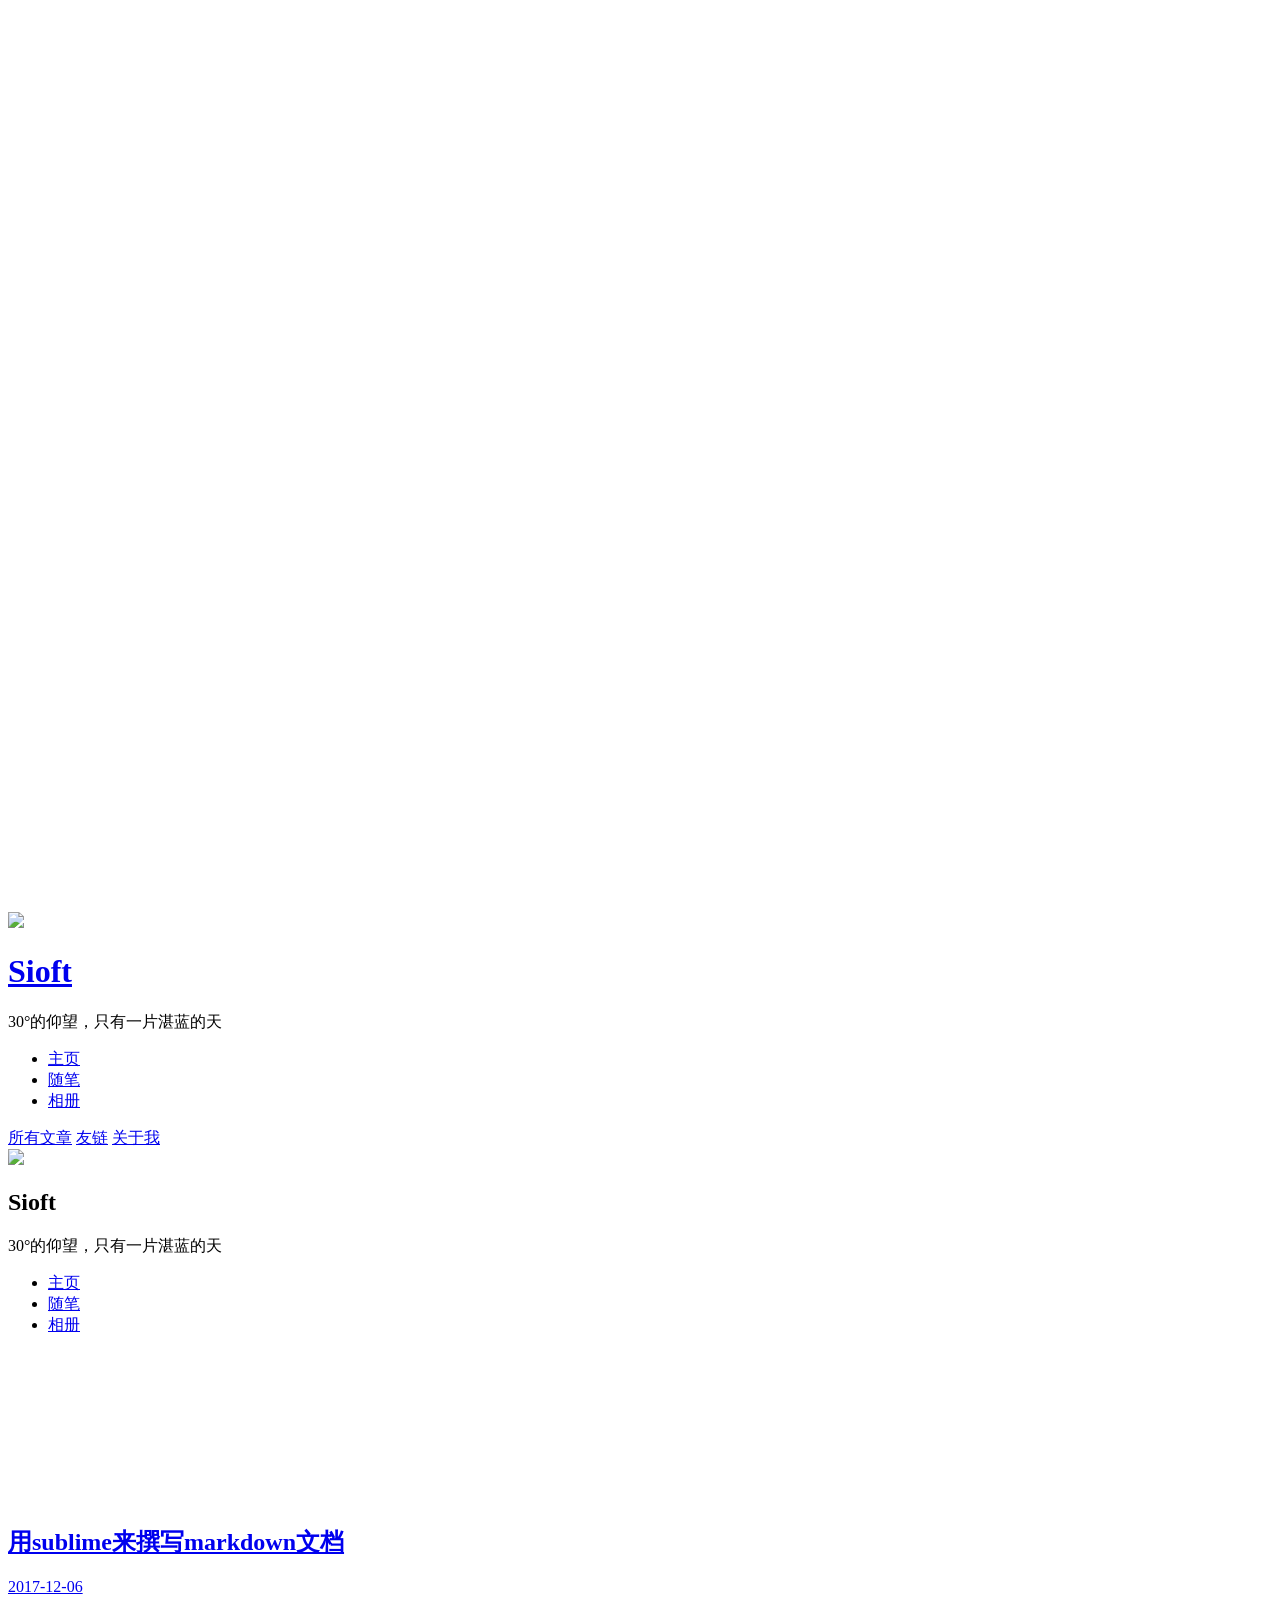
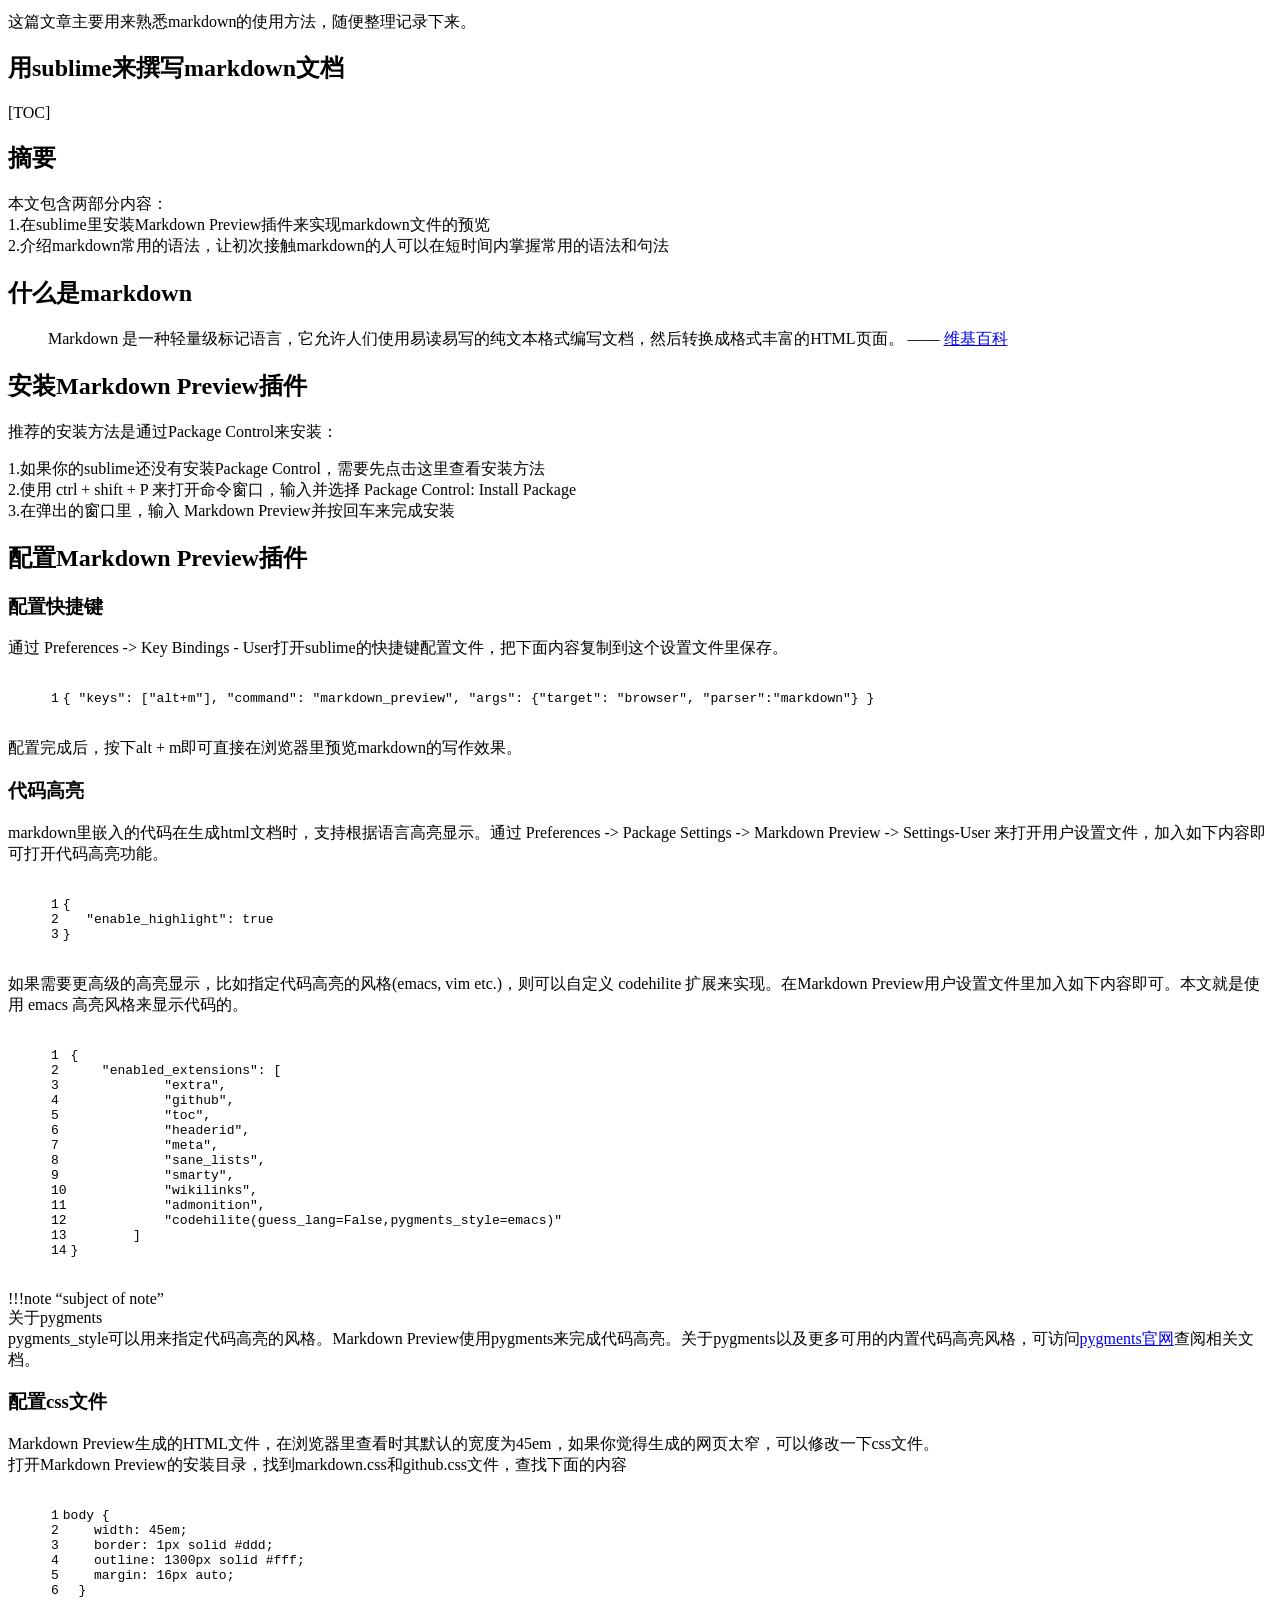
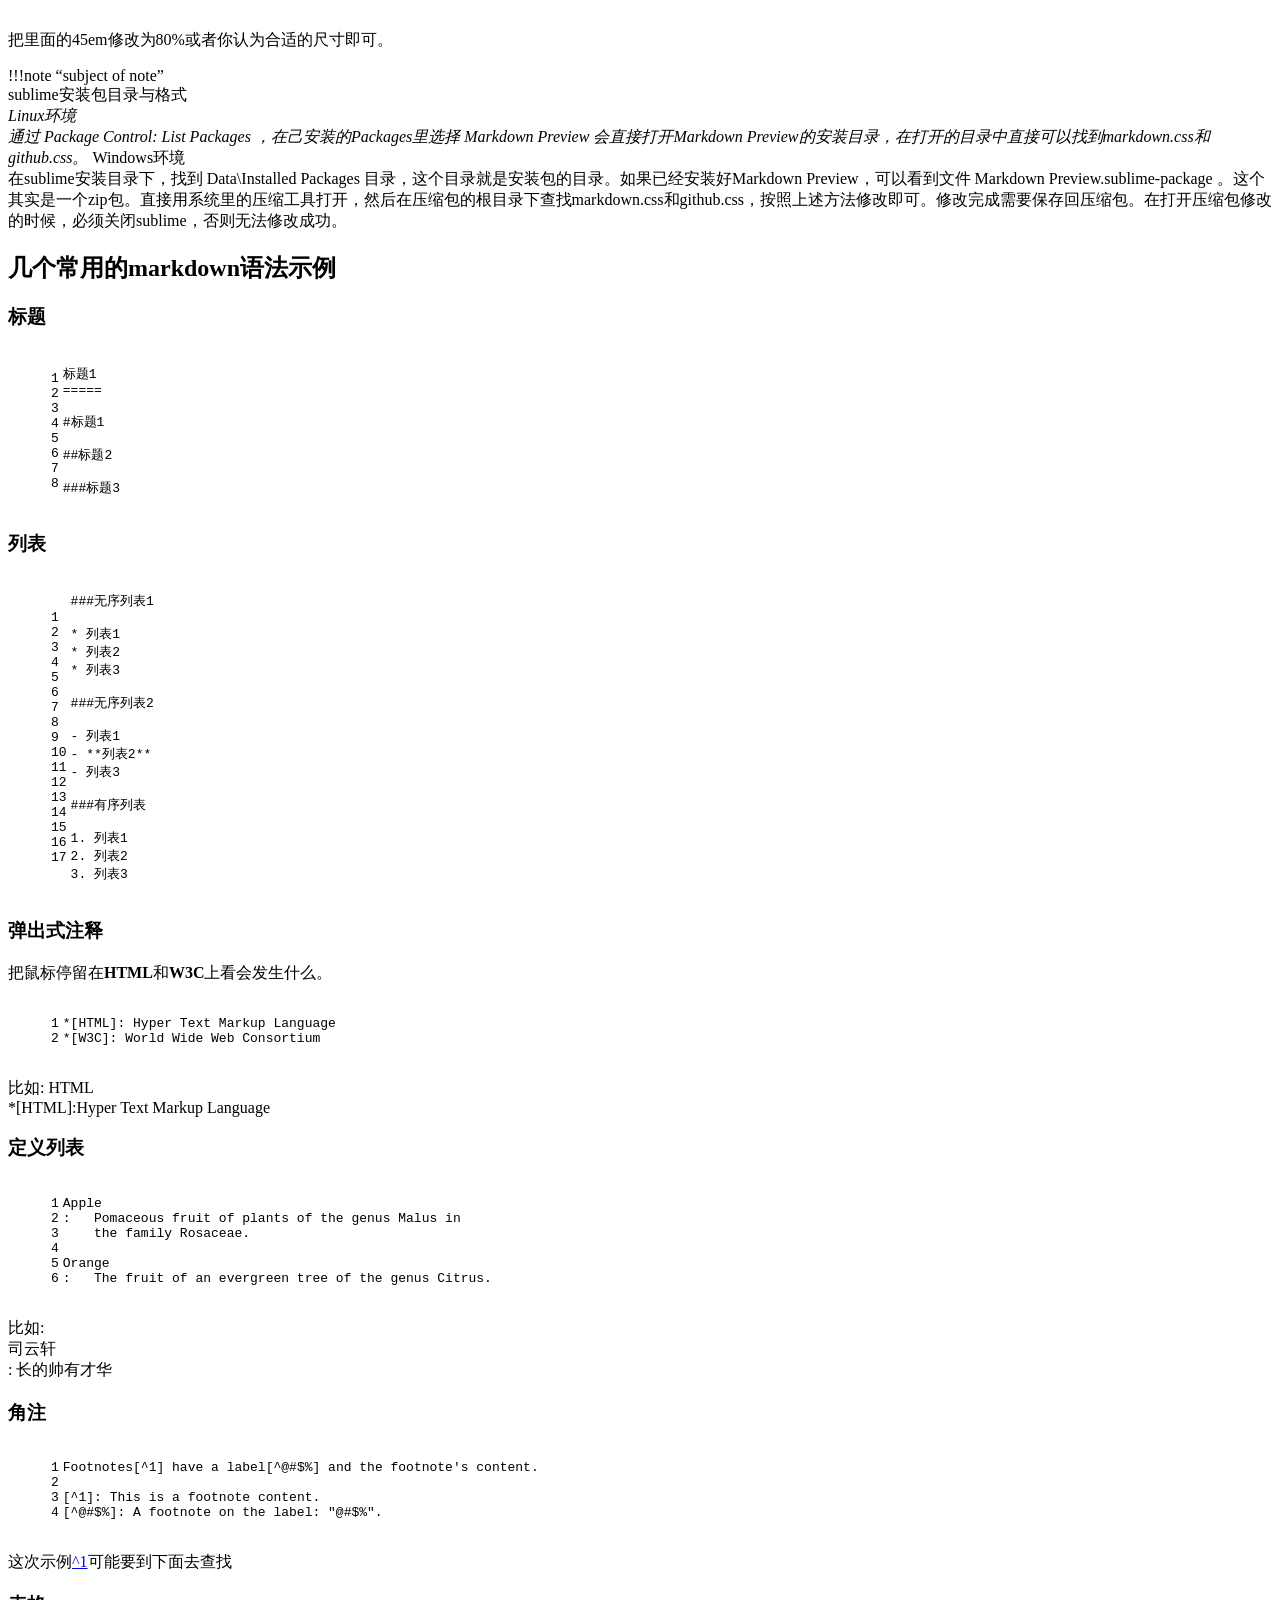
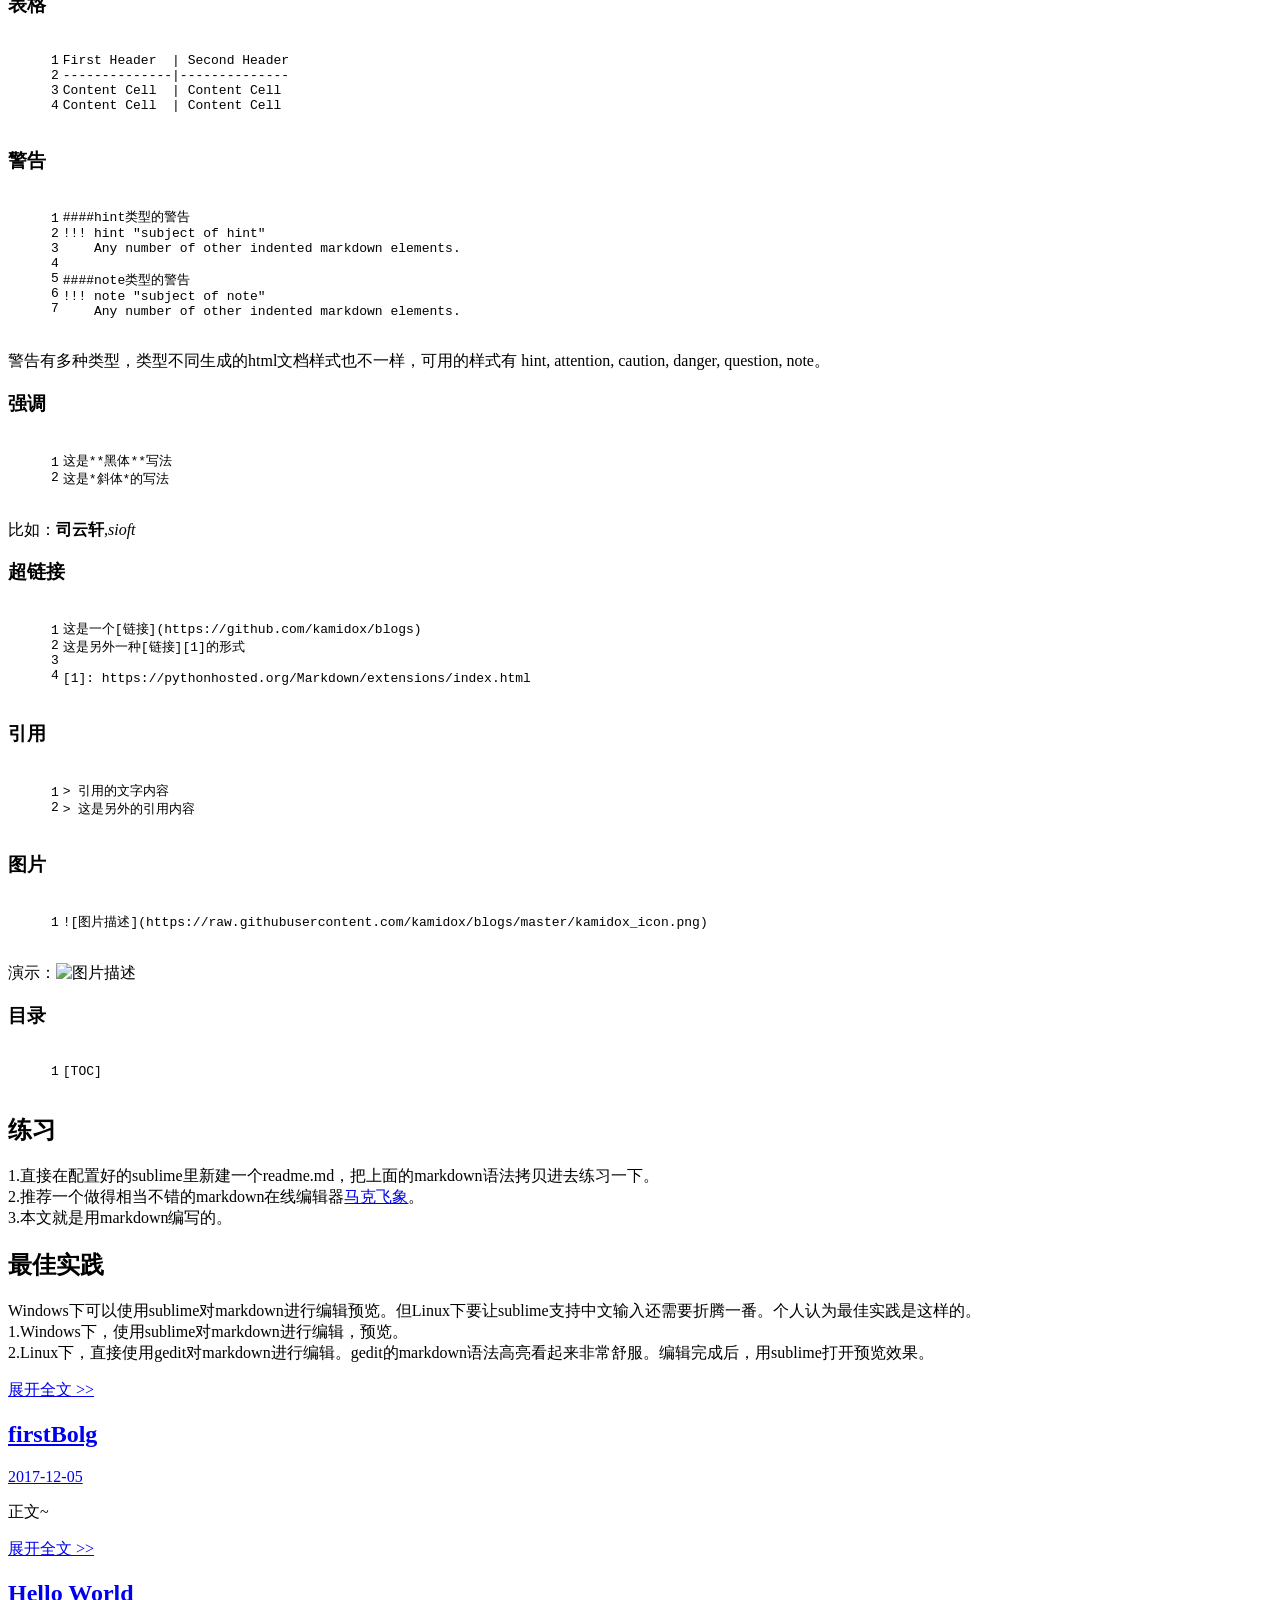
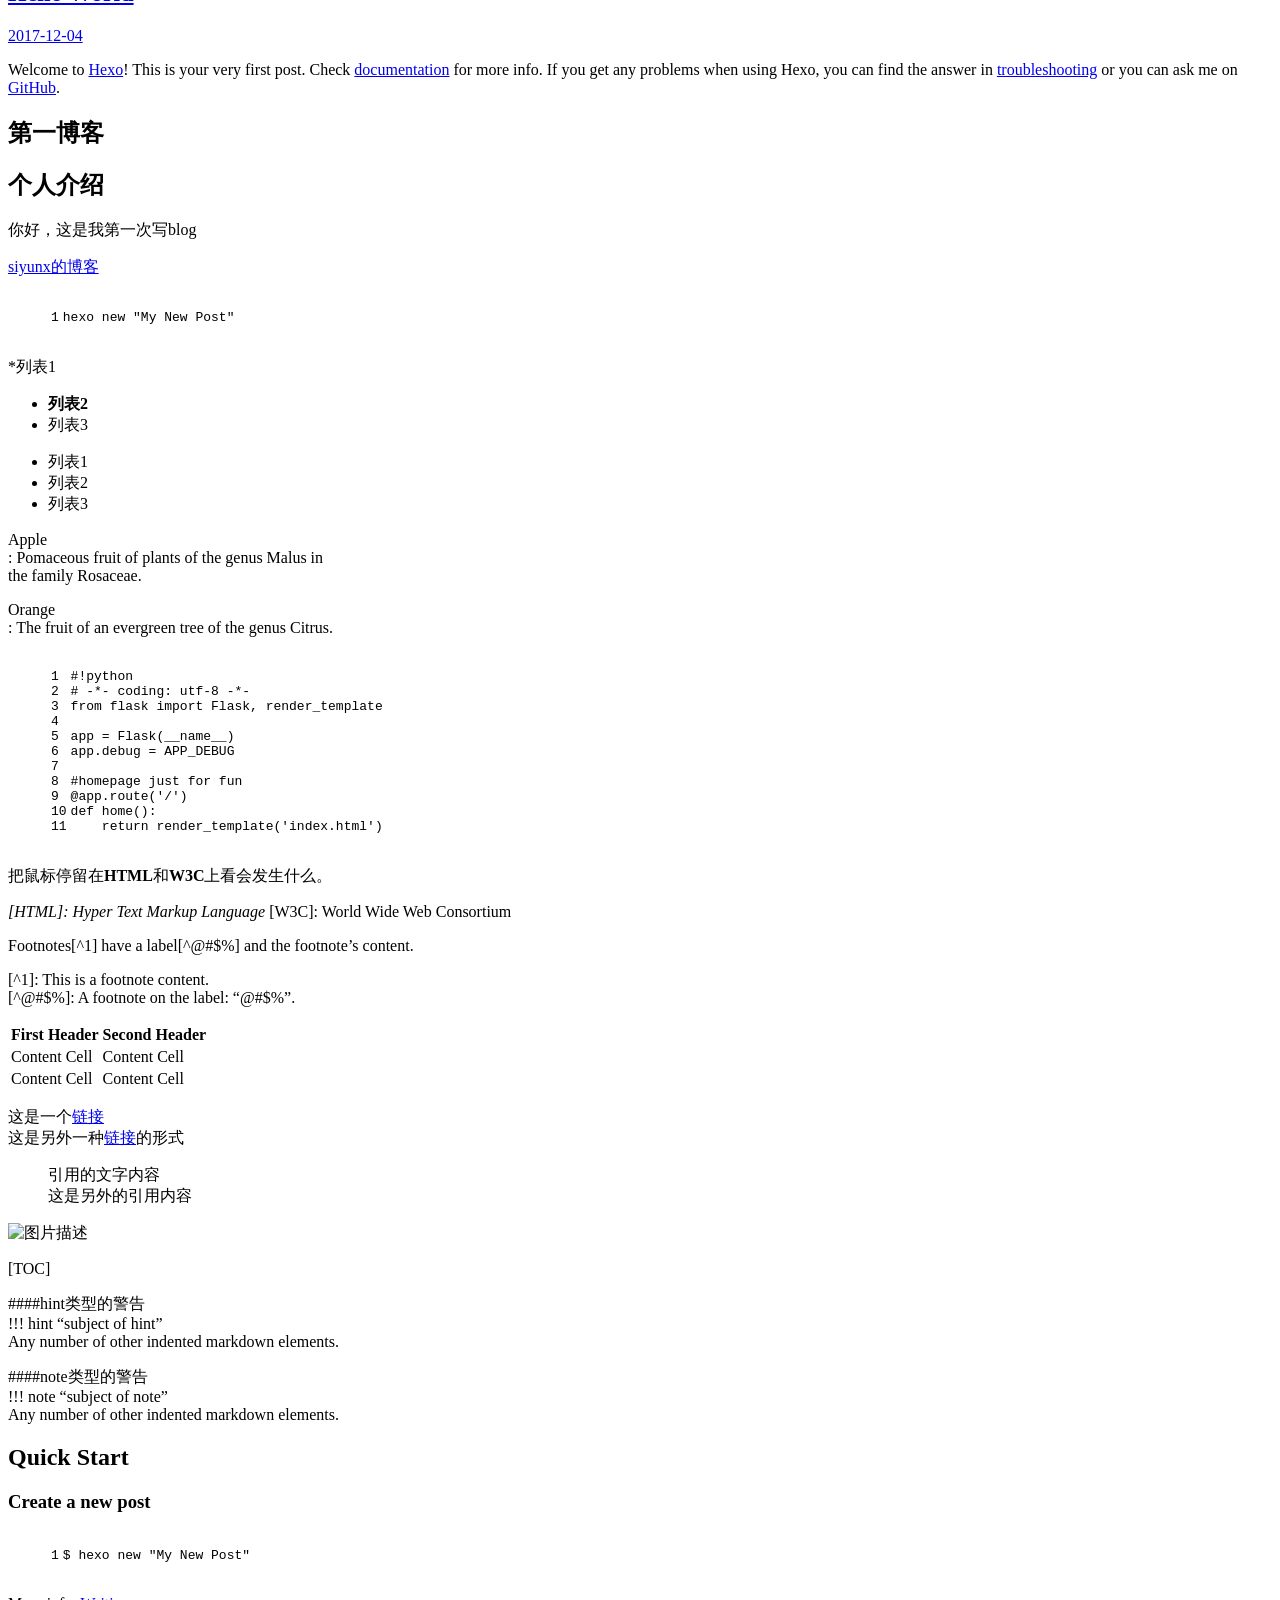
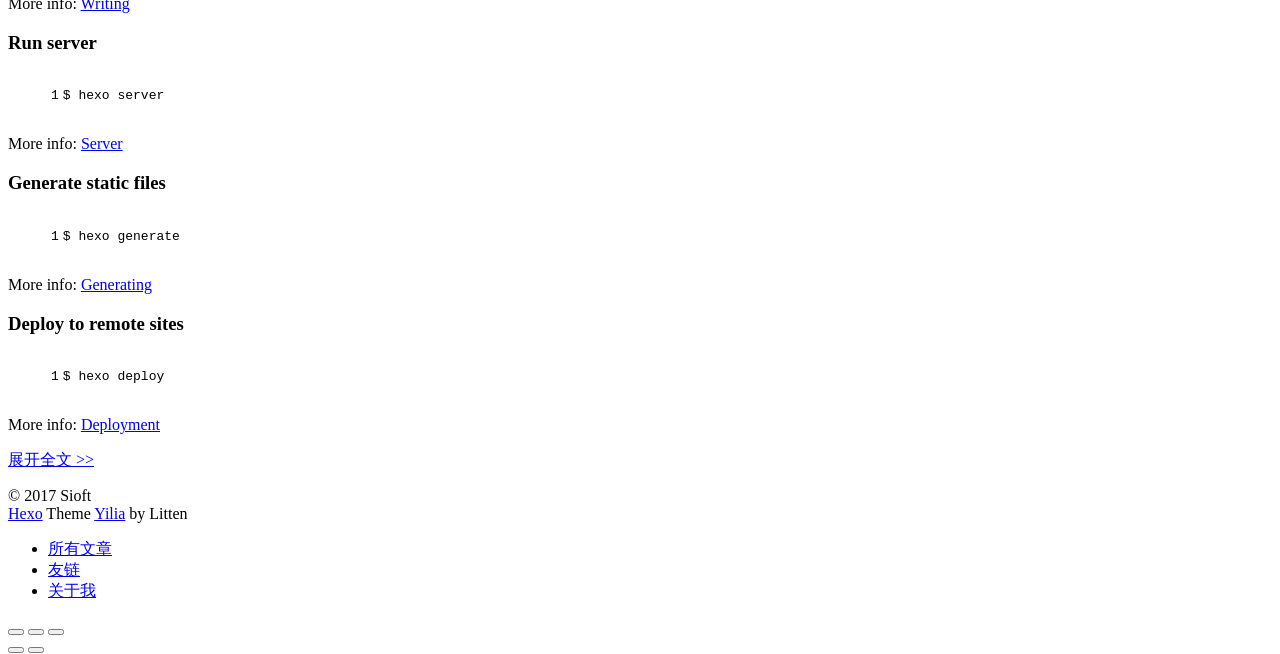
==== commit eab70d1f: "Site updated: 2017-12-07 15:15:04" ====
--- a/index.html
+++ b/index.html
@@ -8,15 +8,15 @@
   <link rel="dns-prefetch" href="http://sioft.github.io">
   <title>飞翔的小坦克</title>
   <meta name="viewport" content="width=device-width, initial-scale=1, maximum-scale=1">
-  <meta name="description" content="希望见证自己的成长">
+  <meta name="description" content="不负春光">
 <meta property="og:type" content="website">
 <meta property="og:title" content="飞翔的小坦克">
 <meta property="og:url" content="http://sioft.github.io/index.html">
 <meta property="og:site_name" content="飞翔的小坦克">
-<meta property="og:description" content="希望见证自己的成长">
+<meta property="og:description" content="不负春光">
 <meta name="twitter:card" content="summary">
 <meta name="twitter:title" content="飞翔的小坦克">
-<meta name="twitter:description" content="希望见证自己的成长">
+<meta name="twitter:description" content="不负春光">
   
     <link rel="alternative" href="/atom.xml" title="飞翔的小坦克" type="application/atom+xml">
   
@@ -45,7 +45,7 @@
 <div class="intrude-less">
 	<header id="header" class="inner">
 		<a href="/" class="profilepic">
-			<img src="" class="js-avatar">
+			<img src="https://raw.githubusercontent.com/Sioft/Blog_backups/master/images/萌宠_猫.jpg" class="js-avatar">
 		</a>
 		<hgroup>
 		  <h1 class="header-author"><a href="/">Sioft</a></h1>
@@ -60,6 +60,8 @@
 				<li><a href="/">主页</a></li>
 	        
 				<li><a href="/tags/随笔/">随笔</a></li>
+	        
+				<li><a href="/">相册</a></li>
 	        
 			</ul>
 		</nav>
@@ -81,13 +83,15 @@
 		<nav class="header-nav">
 			<div class="social">
 				
-					<a class="github" target="_blank" href="#" title="github"><i class="icon-github"></i></a>
+					<a class="github" target="_blank" href="https://www.zhihu.com/people/si-yun-xuan-53/activities" title="github"><i class="icon-github"></i></a>
 		        
-					<a class="weibo" target="_blank" href="#" title="weibo"><i class="icon-weibo"></i></a>
+					<a class="weibo" target="_blank" href="http://www.baidu.com/" title="weibo"><i class="icon-weibo"></i></a>
 		        
 					<a class="rss" target="_blank" href="#" title="rss"><i class="icon-rss"></i></a>
 		        
 					<a class="zhihu" target="_blank" href="#" title="zhihu"><i class="icon-zhihu"></i></a>
+		        
+					<a class="acfun" target="_blank" href="#" title="acfun"><i class="icon-acfun"></i></a>
 		        
 			</div>
 		</nav>
@@ -105,7 +109,7 @@
 	<div class="intrude-less">
 		<header id="header" class="inner">
 			<div class="profilepic">
-				<img src="" class="js-avatar">
+				<img src="https://raw.githubusercontent.com/Sioft/Blog_backups/master/images/萌宠_猫.jpg" class="js-avatar">
 			</div>
 			<hgroup>
 			  <h1 class="header-author js-header-author">Sioft</h1>
@@ -119,29 +123,35 @@
 			
 				
 			
+				
+			
 			
 			
 			<nav class="header-nav">
 				<div class="social">
 					
-						<a class="github" target="_blank" href="#" title="github"><i class="icon-github"></i></a>
+						<a class="github" target="_blank" href="https://www.zhihu.com/people/si-yun-xuan-53/activities" title="github"><i class="icon-github"></i></a>
 			        
-						<a class="weibo" target="_blank" href="#" title="weibo"><i class="icon-weibo"></i></a>
+						<a class="weibo" target="_blank" href="http://www.baidu.com/" title="weibo"><i class="icon-weibo"></i></a>
 			        
 						<a class="rss" target="_blank" href="#" title="rss"><i class="icon-rss"></i></a>
 			        
 						<a class="zhihu" target="_blank" href="#" title="zhihu"><i class="icon-zhihu"></i></a>
 			        
+						<a class="acfun" target="_blank" href="#" title="acfun"><i class="icon-acfun"></i></a>
+			        
 				</div>
 			</nav>
 
 			<nav class="header-menu js-header-menu">
-				<ul style="width: 50%">
+				<ul style="width: 70%">
 				
 				
-					<li style="width: 50%"><a href="/">主页</a></li>
+					<li style="width: 33.333333333333336%"><a href="/">主页</a></li>
 		        
-					<li style="width: 50%"><a href="/tags/随笔/">随笔</a></li>
+					<li style="width: 33.333333333333336%"><a href="/tags/随笔/">随笔</a></li>
+		        
+					<li style="width: 33.333333333333336%"><a href="/">相册</a></li>
 		        
 				</ul>
 			</nav>
@@ -581,7 +591,7 @@
         <ul class="search-ul">
           
             <li class="search-li">
-              <a href="http://localhost:4000/" target="_blank" class="search-title"><i class="icon-quo-left icon"></i>友情链接1</a>
+              <a href="https://lawlite19.me/" target="_blank" class="search-title"><i class="icon-quo-left icon"></i>lawlite19</a>
             </li>
           
             <li class="search-li">
@@ -612,7 +622,7 @@
     
     	<section class="tools-section tools-section-me" q-show="aboutme">
   	  	
-  	  		<div class="aboutme-wrap" id="js-aboutme">很惭愧&lt;br&gt;&lt;br&gt;只做了一点微小的工作&lt;br&gt;谢谢大家</div>
+  	  		<div class="aboutme-wrap" id="js-aboutme">不负春光，茁壮生长</div>
   	  	
     	</section>
     
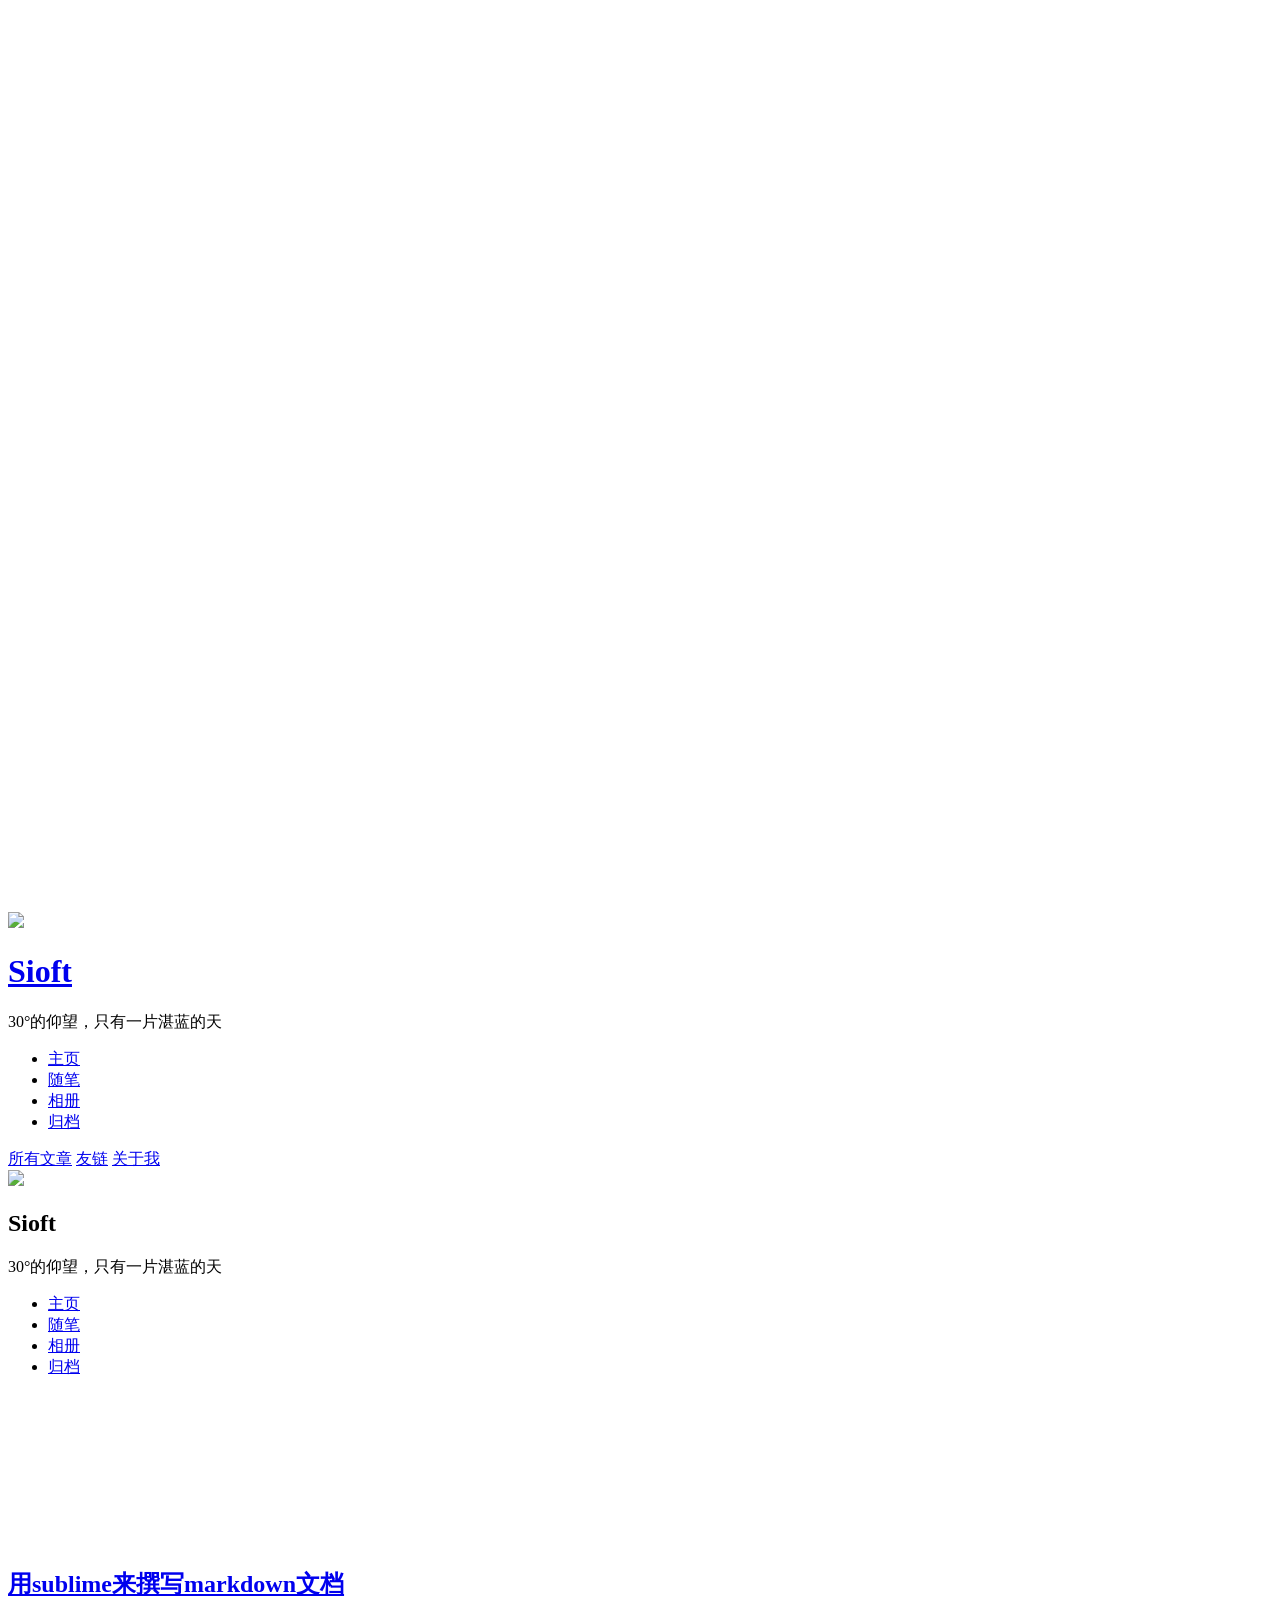
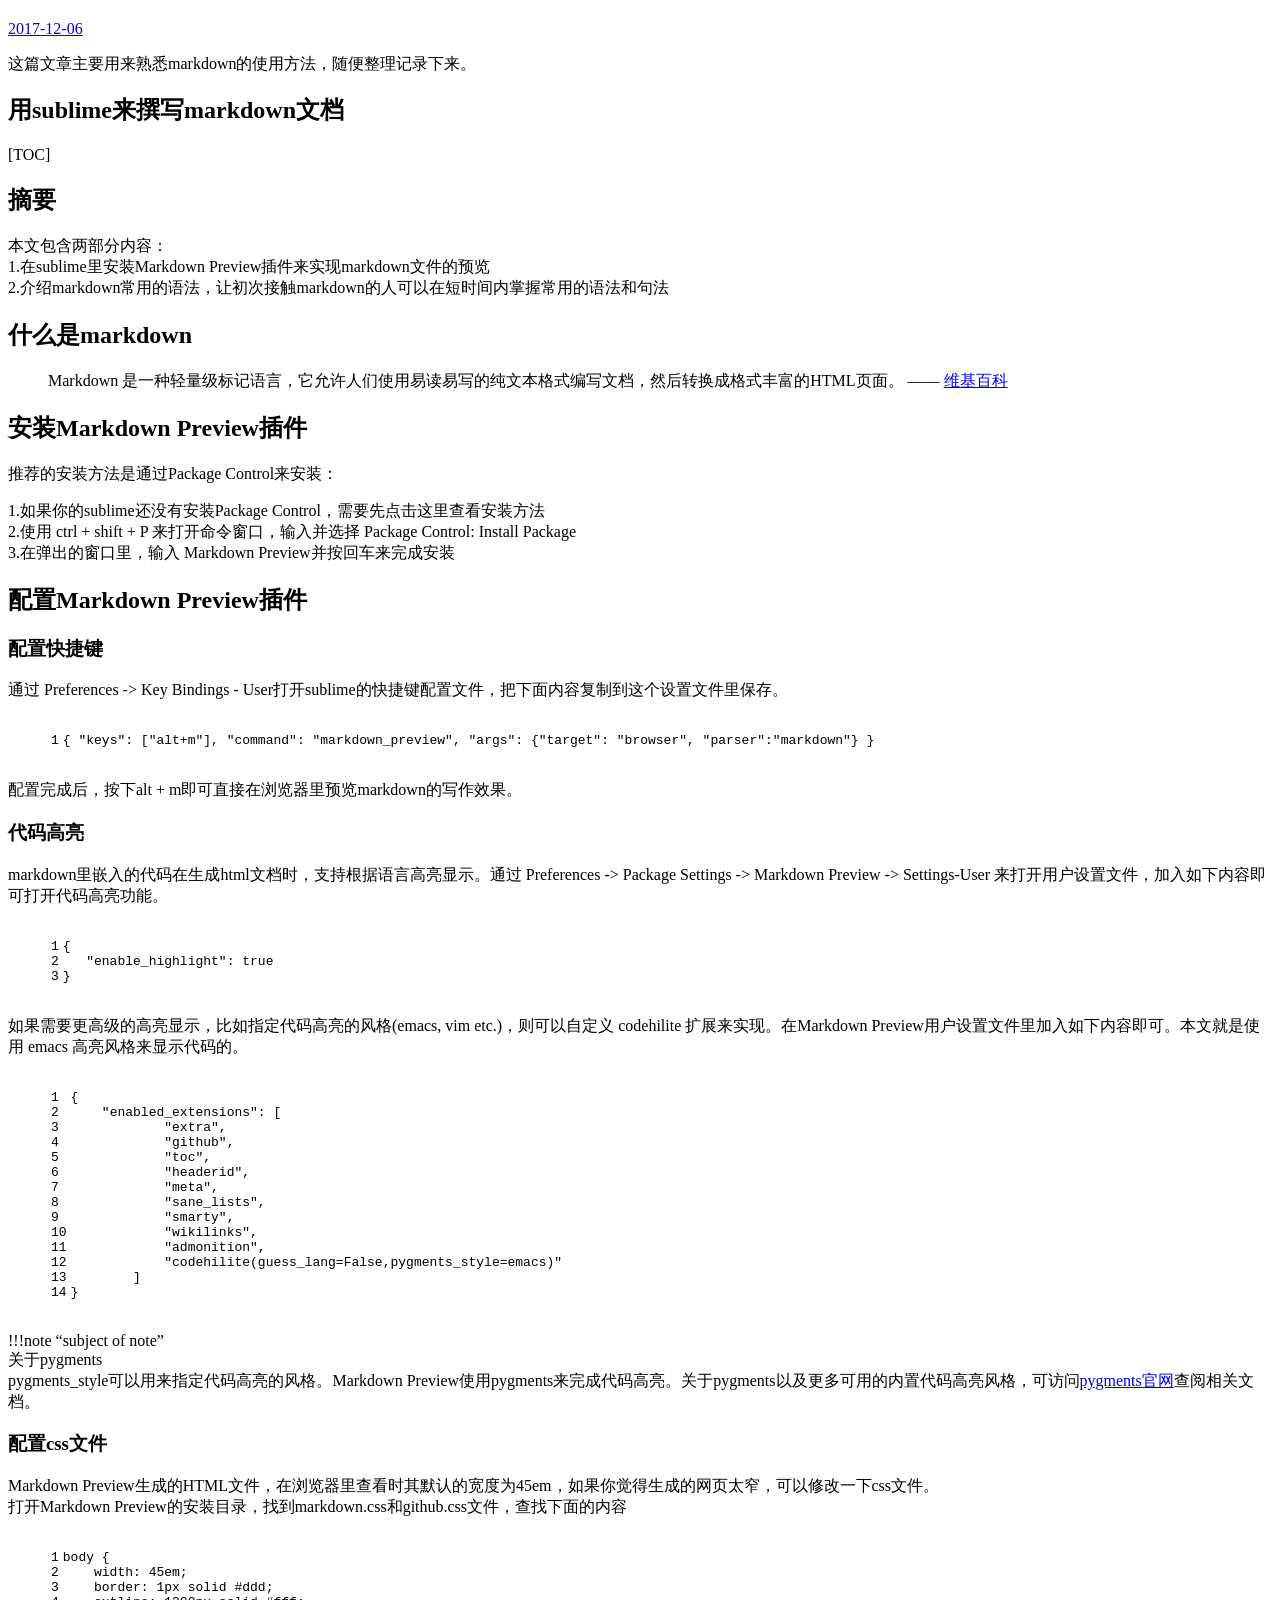
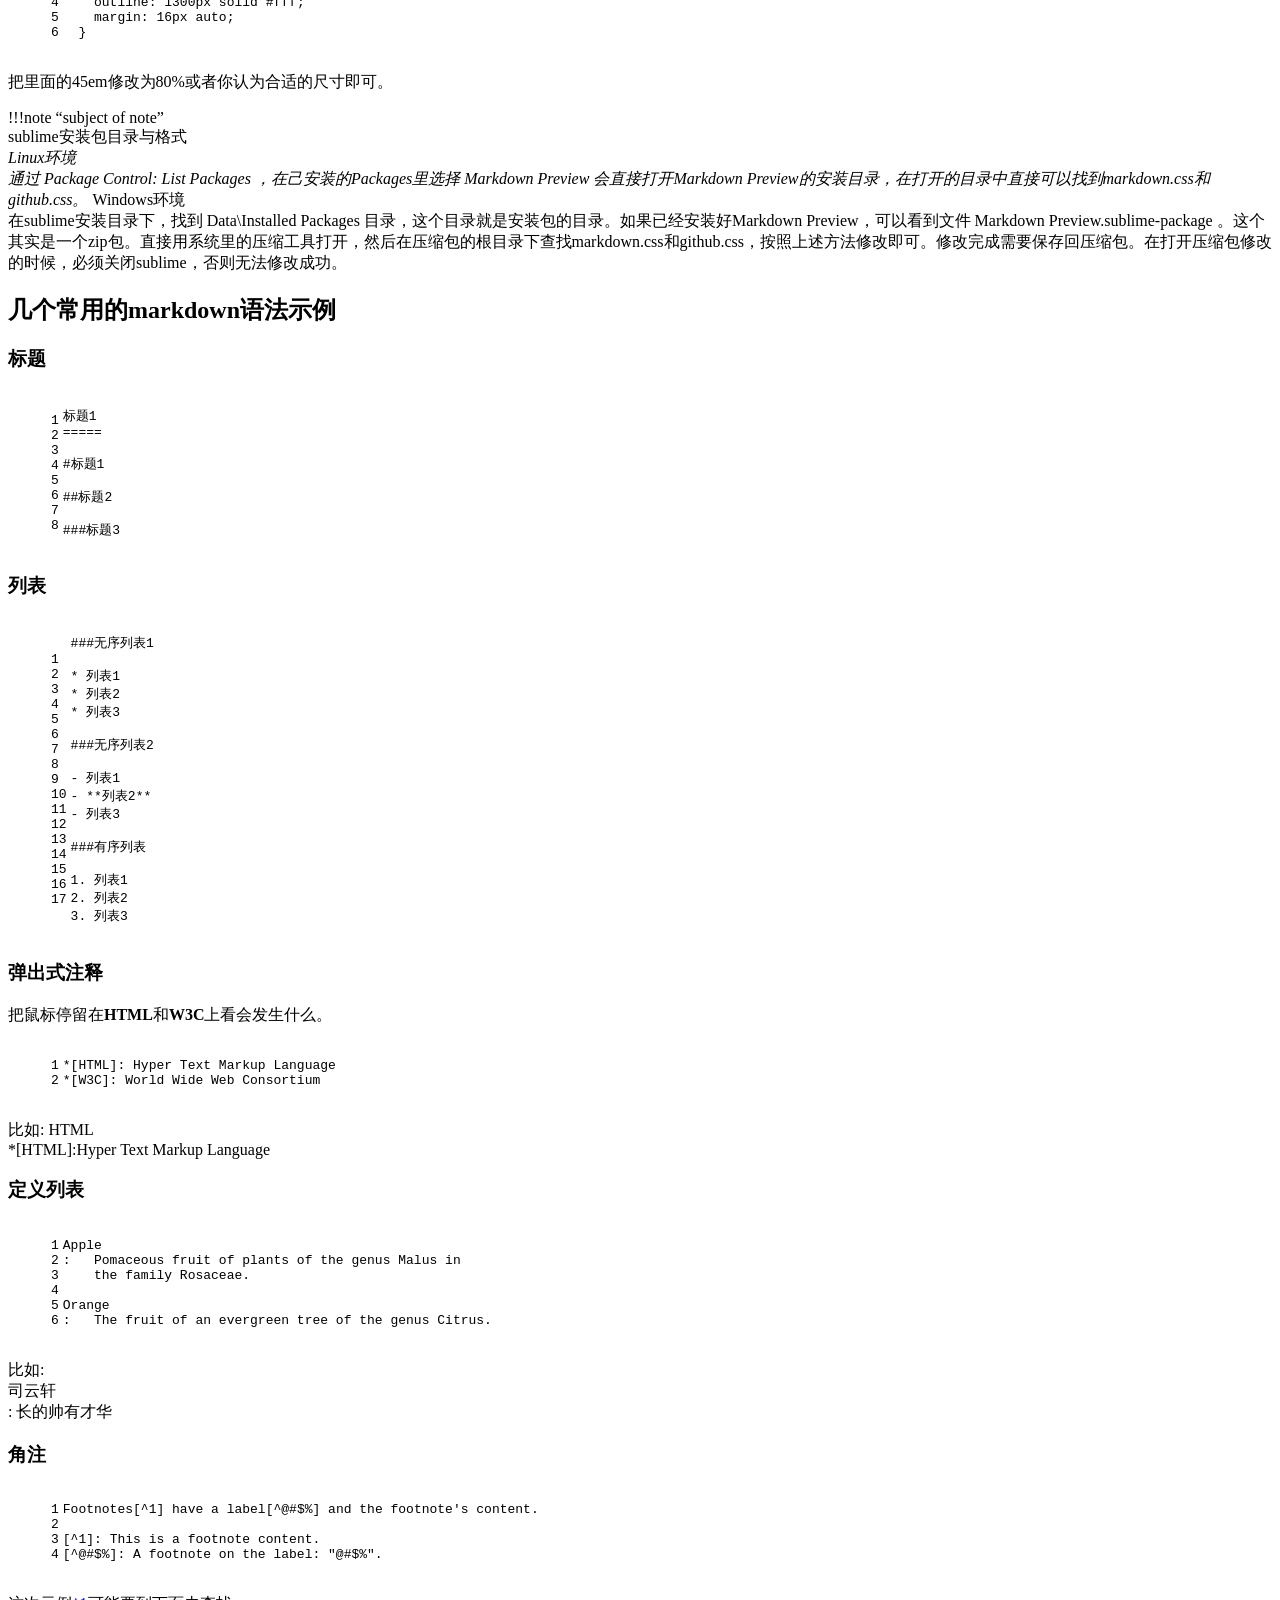
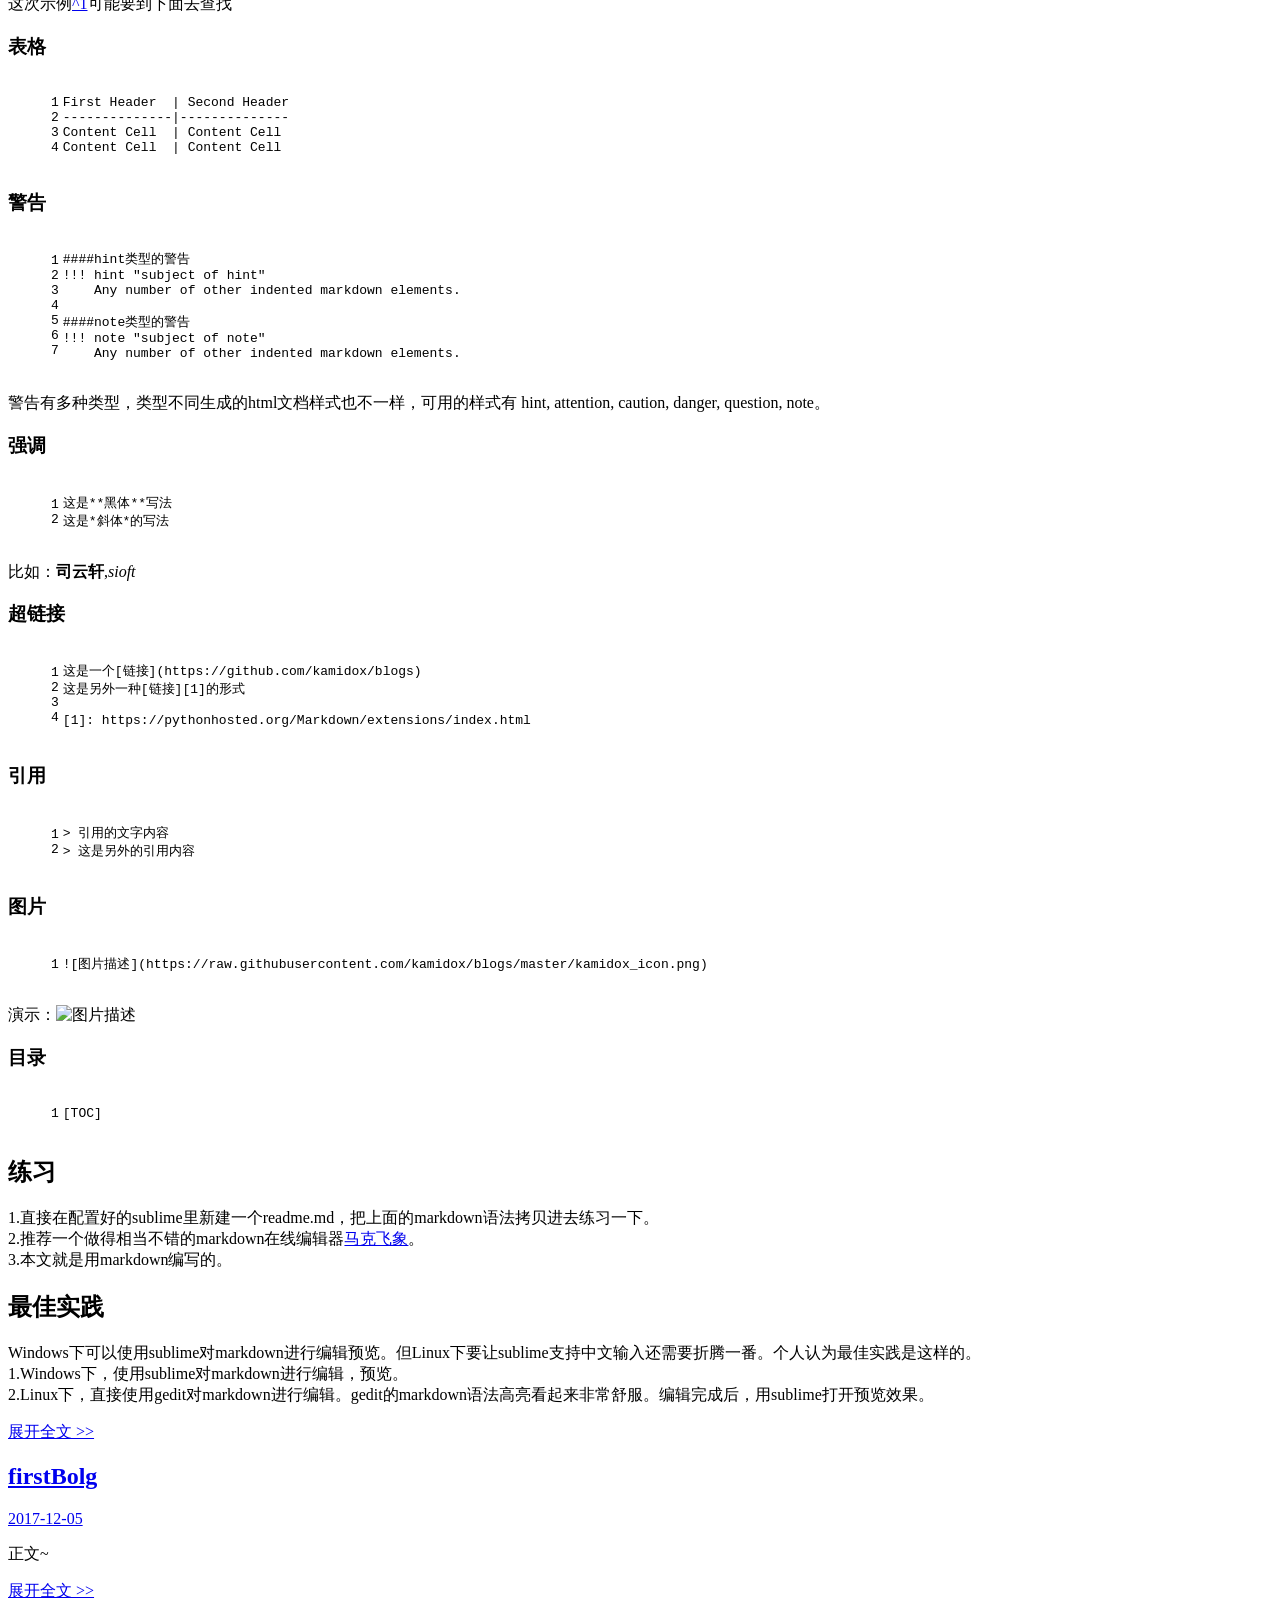
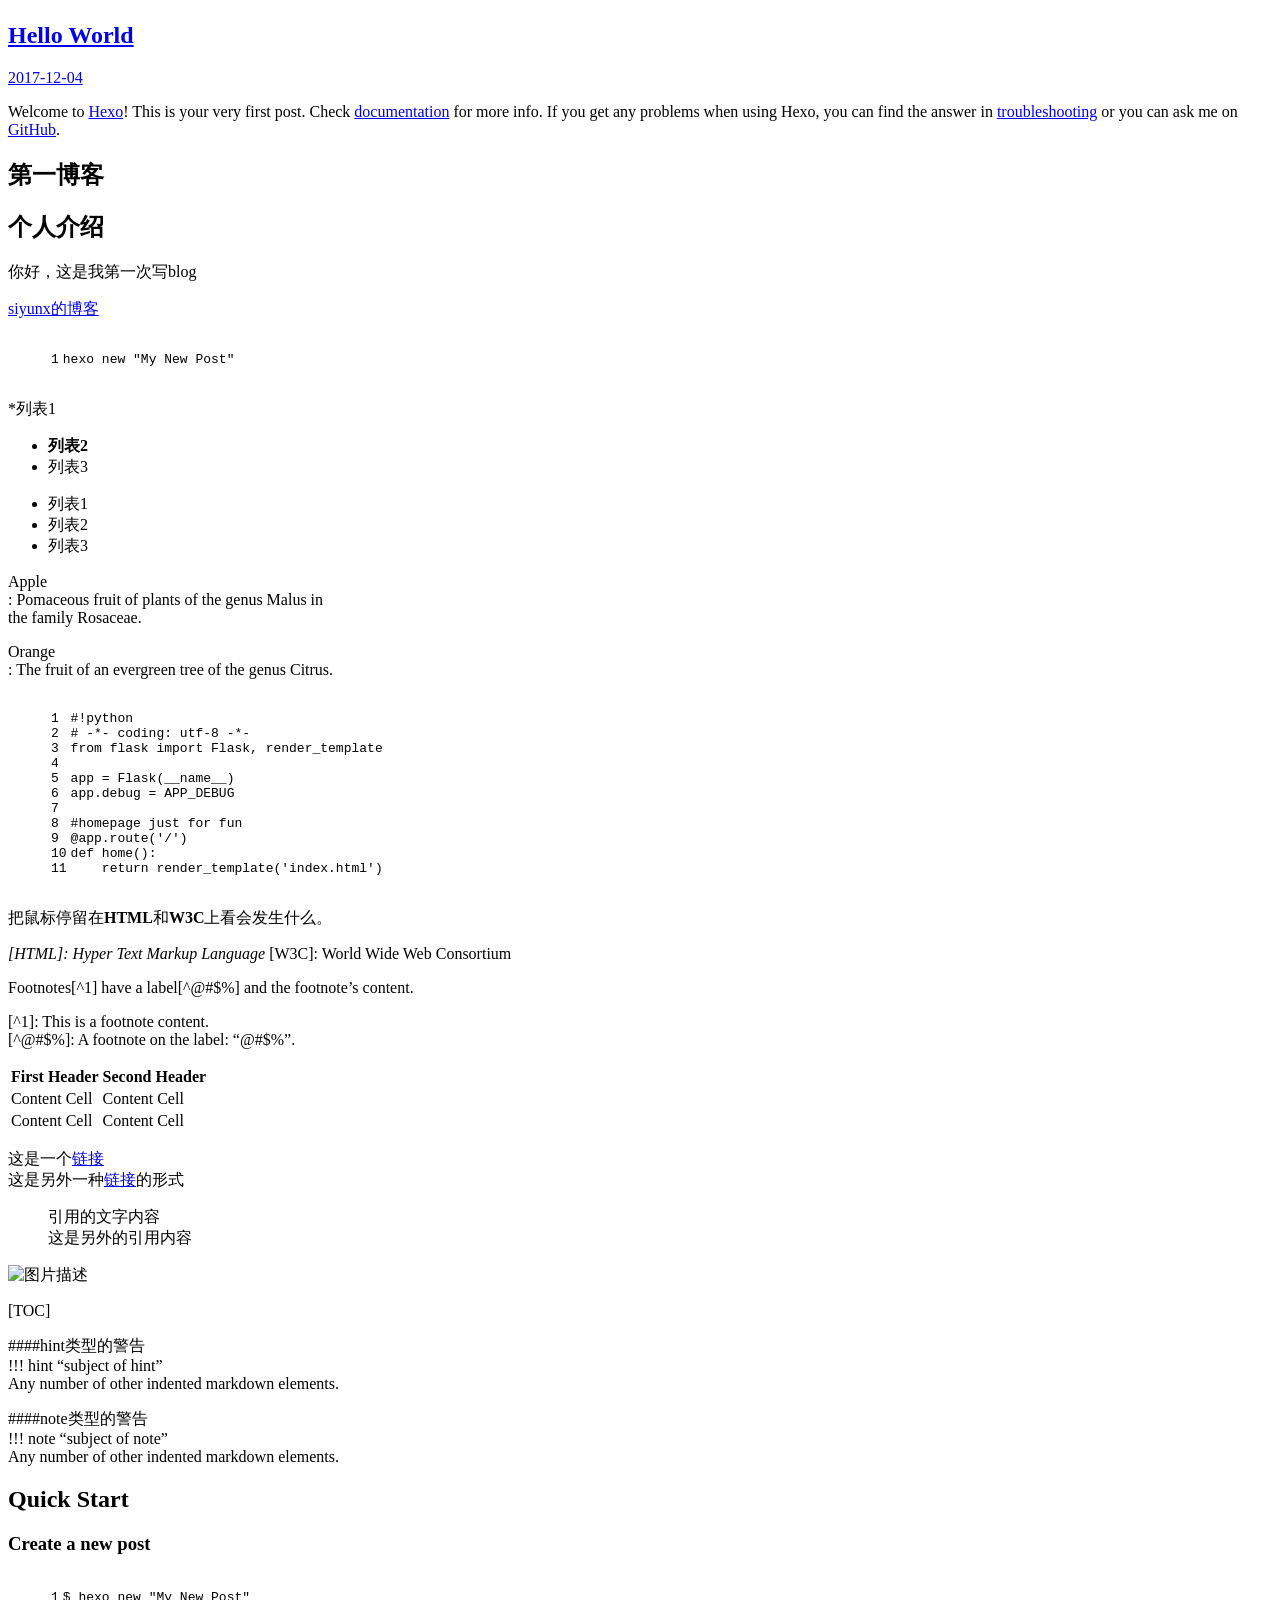
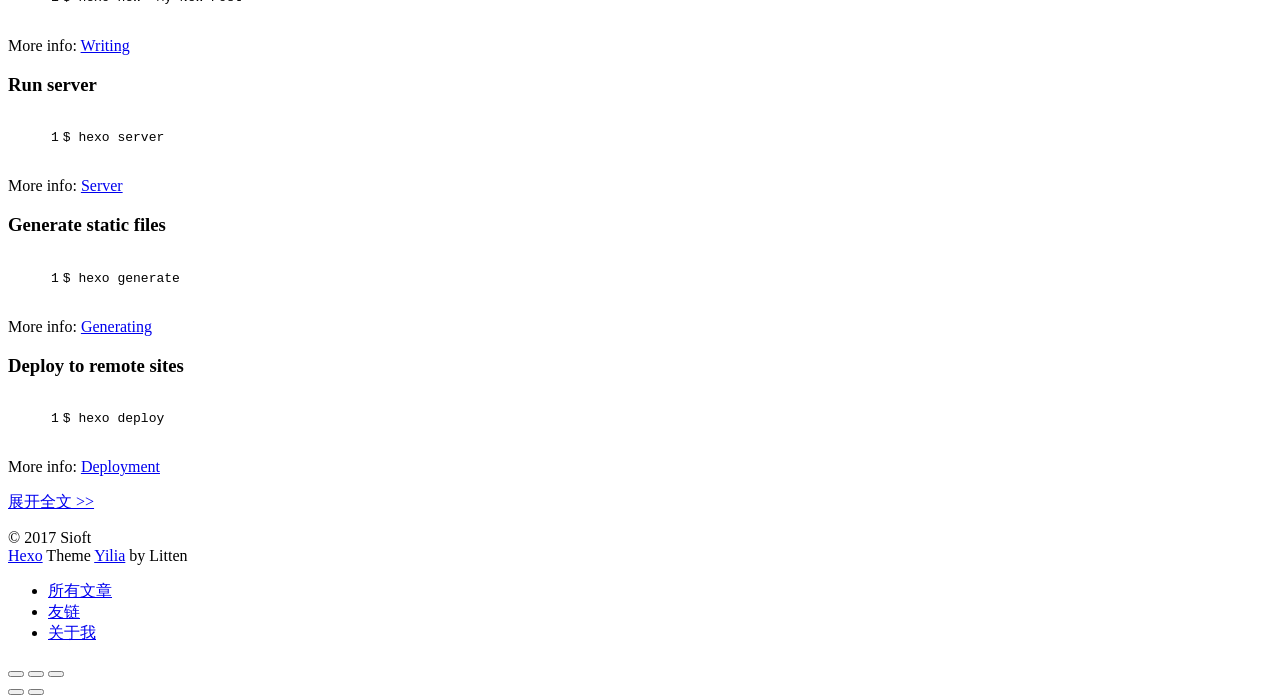
==== commit 8c6414b4: "Site updated: 2017-12-07 16:02:26" ====
--- a/index.html
+++ b/index.html
@@ -61,7 +61,9 @@
 	        
 				<li><a href="/tags/随笔/">随笔</a></li>
 	        
-				<li><a href="/">相册</a></li>
+				<li><a href="/photos/">相册</a></li>
+	        
+				<li><a href="http://lawlite.me/archives/">归档</a></li>
 	        
 			</ul>
 		</nav>
@@ -125,6 +127,8 @@
 			
 				
 			
+				
+			
 			
 			
 			<nav class="header-nav">
@@ -147,11 +151,13 @@
 				<ul style="width: 70%">
 				
 				
-					<li style="width: 33.333333333333336%"><a href="/">主页</a></li>
-		        
-					<li style="width: 33.333333333333336%"><a href="/tags/随笔/">随笔</a></li>
-		        
-					<li style="width: 33.333333333333336%"><a href="/">相册</a></li>
+					<li style="width: 25%"><a href="/">主页</a></li>
+		        
+					<li style="width: 25%"><a href="/tags/随笔/">随笔</a></li>
+		        
+					<li style="width: 25%"><a href="/photos/">相册</a></li>
+		        
+					<li style="width: 25%"><a href="http://lawlite.me/archives/">归档</a></li>
 		        
 				</ul>
 			</nav>
@@ -345,7 +351,7 @@
 
         
         <a href="/2017/12/04/hello-world/" class="archive-article-date">
-  	<time datetime="2017-12-04T03:09:23.503Z" itemprop="datePublished"><i class="icon-calendar icon"></i>2017-12-04</time>
+  	<time datetime="2017-12-04T03:09:23.504Z" itemprop="datePublished"><i class="icon-calendar icon"></i>2017-12-04</time>
 </a>
         
       </header>
@@ -470,7 +476,7 @@
     </div>
     <script>
 	var yiliaConfig = {
-		mathjax: false,
+		mathjax: true,
 		isHome: true,
 		isPost: false,
 		isArchive: false,
@@ -480,7 +486,7 @@
 		toc_hide_index: true,
 		root: "/",
 		innerArchive: true,
-		showTags: false
+		showTags: true
 	}
 </script>
 
@@ -489,6 +495,27 @@
 },function(t,n,r){"use strict";var e=r(2);t.exports=function(){var t=e(this),n="";return t.global&&(n+="g"),t.ignoreCase&&(n+="i"),t.multiline&&(n+="m"),t.unicode&&(n+="u"),t.sticky&&(n+="y"),n}},function(t,n){t.exports=function(t,n,r){var e=void 0===r;switch(n.length){case 0:return e?t():t.call(r);case 1:return e?t(n[0]):t.call(r,n[0]);case 2:return e?t(n[0],n[1]):t.call(r,n[0],n[1]);case 3:return e?t(n[0],n[1],n[2]):t.call(r,n[0],n[1],n[2]);case 4:return e?t(n[0],n[1],n[2],n[3]):t.call(r,n[0],n[1],n[2],n[3])}return t.apply(r,n)}},function(t,n,r){var e=r(6),i=r(45),o=r(7)("match");t.exports=function(t){var n;return e(t)&&(void 0!==(n=t[o])?!!n:"RegExp"==i(t))}},function(t,n,r){var e=r(7)("iterator"),i=!1;try{var o=[7][e]();o.return=function(){i=!0},Array.from(o,function(){throw 2})}catch(t){}t.exports=function(t,n){if(!n&&!i)return!1;var r=!1;try{var o=[7],u=o[e]();u.next=function(){return{done:r=!0}},o[e]=function(){return u},t(o)}catch(t){}return r}},function(t,n,r){t.exports=r(69)||!r(4)(function(){var t=Math.random();__defineSetter__.call(null,t,function(){}),delete r(3)[t]})},function(t,n){n.f=Object.getOwnPropertySymbols},function(t,n,r){var e=r(3),i="__core-js_shared__",o=e[i]||(e[i]={});t.exports=function(t){return o[t]||(o[t]={})}},function(t,n,r){for(var e,i=r(3),o=r(27),u=r(76),c=u("typed_array"),f=u("view"),a=!(!i.ArrayBuffer||!i.DataView),s=a,l=0,h="Int8Array,Uint8Array,Uint8ClampedArray,Int16Array,Uint16Array,Int32Array,Uint32Array,Float32Array,Float64Array".split(",");l<9;)(e=i[h[l++]])?(o(e.prototype,c,!0),o(e.prototype,f,!0)):s=!1;t.exports={ABV:a,CONSTR:s,TYPED:c,VIEW:f}},function(t,n){"use strict";var r={versions:function(){var t=window.navigator.userAgent;return{trident:t.indexOf("Trident")>-1,presto:t.indexOf("Presto")>-1,webKit:t.indexOf("AppleWebKit")>-1,gecko:t.indexOf("Gecko")>-1&&-1==t.indexOf("KHTML"),mobile:!!t.match(/AppleWebKit.*Mobile.*/),ios:!!t.match(/\(i[^;]+;( U;)? CPU.+Mac OS X/),android:t.indexOf("Android")>-1||t.indexOf("Linux")>-1,iPhone:t.indexOf("iPhone")>-1||t.indexOf("Mac")>-1,iPad:t.indexOf("iPad")>-1,webApp:-1==t.indexOf("Safari"),weixin:-1==t.indexOf("MicroMessenger")}}()};t.exports=r},function(t,n,r){"use strict";var e=r(85),i=function(t){return t&&t.__esModule?t:{default:t}}(e),o=function(){function t(t,n,e){return n||e?String.fromCharCode(n||e):r[t]||t}function n(t){return e[t]}var r={"&quot;":'"',"&lt;":"<","&gt;":">","&amp;":"&","&nbsp;":" "},e={};for(var u in r)e[r[u]]=u;return r["&apos;"]="'",e["'"]="&#39;",{encode:function(t){return t?(""+t).replace(/['<> "&]/g,n).replace(/\r?\n/g,"<br/>").replace(/\s/g,"&nbsp;"):""},decode:function(n){return n?(""+n).replace(/<br\s*\/?>/gi,"\n").replace(/&quot;|&lt;|&gt;|&amp;|&nbsp;|&apos;|&#(\d+);|&#(\d+)/g,t).replace(/\u00a0/g," "):""},encodeBase16:function(t){if(!t)return t;t+="";for(var n=[],r=0,e=t.length;e>r;r++)n.push(t.charCodeAt(r).toString(16).toUpperCase());return n.join("")},encodeBase16forJSON:function(t){if(!t)return t;t=t.replace(/[\u4E00-\u9FBF]/gi,function(t){return escape(t).replace("%u","\\u")});for(var n=[],r=0,e=t.length;e>r;r++)n.push(t.charCodeAt(r).toString(16).toUpperCase());return n.join("")},decodeBase16:function(t){if(!t)return t;t+="";for(var n=[],r=0,e=t.length;e>r;r+=2)n.push(String.fromCharCode("0x"+t.slice(r,r+2)));return n.join("")},encodeObject:function(t){if(t instanceof Array)for(var n=0,r=t.length;r>n;n++)t[n]=o.encodeObject(t[n]);else if("object"==(void 0===t?"undefined":(0,i.default)(t)))for(var e in t)t[e]=o.encodeObject(t[e]);else if("string"==typeof t)return o.encode(t);return t},loadScript:function(t){var n=document.createElement("script");document.getElementsByTagName("body")[0].appendChild(n),n.setAttribute("src",t)},addLoadEvent:function(t){var n=window.onload;"function"!=typeof window.onload?window.onload=t:window.onload=function(){n(),t()}}}}();t.exports=o},function(t,n,r){"use strict";var e=r(17),i=r(75),o=r(16);t.exports=function(t){for(var n=e(this),r=o(n.length),u=arguments.length,c=i(u>1?arguments[1]:void 0,r),f=u>2?arguments[2]:void 0,a=void 0===f?r:i(f,r);a>c;)n[c++]=t;return n}},function(t,n,r){"use strict";var e=r(11),i=r(66);t.exports=function(t,n,r){n in t?e.f(t,n,i(0,r)):t[n]=r}},function(t,n,r){var e=r(6),i=r(3).document,o=e(i)&&e(i.createElement);t.exports=function(t){return o?i.createElement(t):{}}},function(t,n){t.exports="constructor,hasOwnProperty,isPrototypeOf,propertyIsEnumerable,toLocaleString,toString,valueOf".split(",")},function(t,n,r){var e=r(7)("match");t.exports=function(t){var n=/./;try{"/./"[t](n)}catch(r){try{return n[e]=!1,!"/./"[t](n)}catch(t){}}return!0}},function(t,n,r){t.exports=r(3).document&&document.documentElement},function(t,n,r){var e=r(6),i=r(144).set;t.exports=function(t,n,r){var o,u=n.constructor;return u!==r&&"function"==typeof u&&(o=u.prototype)!==r.prototype&&e(o)&&i&&i(t,o),t}},function(t,n,r){var e=r(80),i=r(7)("iterator"),o=Array.prototype;t.exports=function(t){return void 0!==t&&(e.Array===t||o[i]===t)}},function(t,n,r){var e=r(45);t.exports=Array.isArray||function(t){return"Array"==e(t)}},function(t,n,r){"use strict";var e=r(70),i=r(66),o=r(81),u={};r(27)(u,r(7)("iterator"),function(){return this}),t.exports=function(t,n,r){t.prototype=e(u,{next:i(1,r)}),o(t,n+" Iterator")}},function(t,n,r){"use strict";var e=r(69),i=r(1),o=r(28),u=r(27),c=r(24),f=r(80),a=r(139),s=r(81),l=r(32),h=r(7)("iterator"),v=!([].keys&&"next"in[].keys()),p="keys",d="values",y=function(){return this};t.exports=function(t,n,r,g,b,m,x){a(r,n,g);var w,S,_,O=function(t){if(!v&&t in F)return F[t];switch(t){case p:case d:return function(){return new r(this,t)}}return function(){return new r(this,t)}},E=n+" Iterator",P=b==d,j=!1,F=t.prototype,M=F[h]||F["@@iterator"]||b&&F[b],A=M||O(b),N=b?P?O("entries"):A:void 0,T="Array"==n?F.entries||M:M;if(T&&(_=l(T.call(new t)))!==Object.prototype&&(s(_,E,!0),e||c(_,h)||u(_,h,y)),P&&M&&M.name!==d&&(j=!0,A=function(){return M.call(this)}),e&&!x||!v&&!j&&F[h]||u(F,h,A),f[n]=A,f[E]=y,b)if(w={values:P?A:O(d),keys:m?A:O(p),entries:N},x)for(S in w)S in F||o(F,S,w[S]);else i(i.P+i.F*(v||j),n,w);return w}},function(t,n){var r=Math.expm1;t.exports=!r||r(10)>22025.465794806718||r(10)<22025.465794806718||-2e-17!=r(-2e-17)?function(t){return 0==(t=+t)?t:t>-1e-6&&t<1e-6?t+t*t/2:Math.exp(t)-1}:r},function(t,n){t.exports=Math.sign||function(t){return 0==(t=+t)||t!=t?t:t<0?-1:1}},function(t,n,r){var e=r(3),i=r(151).set,o=e.MutationObserver||e.WebKitMutationObserver,u=e.process,c=e.Promise,f="process"==r(45)(u);t.exports=function(){var t,n,r,a=function(){var e,i;for(f&&(e=u.domain)&&e.exit();t;){i=t.fn,t=t.next;try{i()}catch(e){throw t?r():n=void 0,e}}n=void 0,e&&e.enter()};if(f)r=function(){u.nextTick(a)};else if(o){var s=!0,l=document.createTextNode("");new o(a).observe(l,{characterData:!0}),r=function(){l.data=s=!s}}else if(c&&c.resolve){var h=c.resolve();r=function(){h.then(a)}}else r=function(){i.call(e,a)};return function(e){var i={fn:e,next:void 0};n&&(n.next=i),t||(t=i,r()),n=i}}},function(t,n,r){var e=r(6),i=r(2),o=function(t,n){if(i(t),!e(n)&&null!==n)throw TypeError(n+": can't set as prototype!")};t.exports={set:Object.setPrototypeOf||("__proto__"in{}?function(t,n,e){try{e=r(53)(Function.call,r(31).f(Object.prototype,"__proto__").set,2),e(t,[]),n=!(t instanceof Array)}catch(t){n=!0}return function(t,r){return o(t,r),n?t.__proto__=r:e(t,r),t}}({},!1):void 0),check:o}},function(t,n,r){var e=r(126)("keys"),i=r(76);t.exports=function(t){return e[t]||(e[t]=i(t))}},function(t,n,r){var e=r(2),i=r(26),o=r(7)("species");t.exports=function(t,n){var r,u=e(t).constructor;return void 0===u||void 0==(r=e(u)[o])?n:i(r)}},function(t,n,r){var e=r(67),i=r(46);t.exports=function(t){return function(n,r){var o,u,c=String(i(n)),f=e(r),a=c.length;return f<0||f>=a?t?"":void 0:(o=c.charCodeAt(f),o<55296||o>56319||f+1===a||(u=c.charCodeAt(f+1))<56320||u>57343?t?c.charAt(f):o:t?c.slice(f,f+2):u-56320+(o-55296<<10)+65536)}}},function(t,n,r){var e=r(122),i=r(46);t.exports=function(t,n,r){if(e(n))throw TypeError("String#"+r+" doesn't accept regex!");return String(i(t))}},function(t,n,r){"use strict";var e=r(67),i=r(46);t.exports=function(t){var n=String(i(this)),r="",o=e(t);if(o<0||o==1/0)throw RangeError("Count can't be negative");for(;o>0;(o>>>=1)&&(n+=n))1&o&&(r+=n);return r}},function(t,n){t.exports="\t\n\v\f\r   ᠎             　\u2028\u2029\ufeff"},function(t,n,r){var e,i,o,u=r(53),c=r(121),f=r(135),a=r(132),s=r(3),l=s.process,h=s.setImmediate,v=s.clearImmediate,p=s.MessageChannel,d=0,y={},g="onreadystatechange",b=function(){var t=+this;if(y.hasOwnProperty(t)){var n=y[t];delete y[t],n()}},m=function(t){b.call(t.data)};h&&v||(h=function(t){for(var n=[],r=1;arguments.length>r;)n.push(arguments[r++]);return y[++d]=function(){c("function"==typeof t?t:Function(t),n)},e(d),d},v=function(t){delete y[t]},"process"==r(45)(l)?e=function(t){l.nextTick(u(b,t,1))}:p?(i=new p,o=i.port2,i.port1.onmessage=m,e=u(o.postMessage,o,1)):s.addEventListener&&"function"==typeof postMessage&&!s.importScripts?(e=function(t){s.postMessage(t+"","*")},s.addEventListener("message",m,!1)):e=g in a("script")?function(t){f.appendChild(a("script"))[g]=function(){f.removeChild(this),b.call(t)}}:function(t){setTimeout(u(b,t,1),0)}),t.exports={set:h,clear:v}},function(t,n,r){"use strict";var e=r(3),i=r(10),o=r(69),u=r(127),c=r(27),f=r(73),a=r(4),s=r(68),l=r(67),h=r(16),v=r(71).f,p=r(11).f,d=r(130),y=r(81),g="ArrayBuffer",b="DataView",m="prototype",x="Wrong length!",w="Wrong index!",S=e[g],_=e[b],O=e.Math,E=e.RangeError,P=e.Infinity,j=S,F=O.abs,M=O.pow,A=O.floor,N=O.log,T=O.LN2,I="buffer",k="byteLength",L="byteOffset",R=i?"_b":I,C=i?"_l":k,D=i?"_o":L,U=function(t,n,r){var e,i,o,u=Array(r),c=8*r-n-1,f=(1<<c)-1,a=f>>1,s=23===n?M(2,-24)-M(2,-77):0,l=0,h=t<0||0===t&&1/t<0?1:0;for(t=F(t),t!=t||t===P?(i=t!=t?1:0,e=f):(e=A(N(t)/T),t*(o=M(2,-e))<1&&(e--,o*=2),t+=e+a>=1?s/o:s*M(2,1-a),t*o>=2&&(e++,o/=2),e+a>=f?(i=0,e=f):e+a>=1?(i=(t*o-1)*M(2,n),e+=a):(i=t*M(2,a-1)*M(2,n),e=0));n>=8;u[l++]=255&i,i/=256,n-=8);for(e=e<<n|i,c+=n;c>0;u[l++]=255&e,e/=256,c-=8);return u[--l]|=128*h,u},W=function(t,n,r){var e,i=8*r-n-1,o=(1<<i)-1,u=o>>1,c=i-7,f=r-1,a=t[f--],s=127&a;for(a>>=7;c>0;s=256*s+t[f],f--,c-=8);for(e=s&(1<<-c)-1,s>>=-c,c+=n;c>0;e=256*e+t[f],f--,c-=8);if(0===s)s=1-u;else{if(s===o)return e?NaN:a?-P:P;e+=M(2,n),s-=u}return(a?-1:1)*e*M(2,s-n)},G=function(t){return t[3]<<24|t[2]<<16|t[1]<<8|t[0]},B=function(t){return[255&t]},V=function(t){return[255&t,t>>8&255]},z=function(t){return[255&t,t>>8&255,t>>16&255,t>>24&255]},q=function(t){return U(t,52,8)},K=function(t){return U(t,23,4)},J=function(t,n,r){p(t[m],n,{get:function(){return this[r]}})},Y=function(t,n,r,e){var i=+r,o=l(i);if(i!=o||o<0||o+n>t[C])throw E(w);var u=t[R]._b,c=o+t[D],f=u.slice(c,c+n);return e?f:f.reverse()},H=function(t,n,r,e,i,o){var u=+r,c=l(u);if(u!=c||c<0||c+n>t[C])throw E(w);for(var f=t[R]._b,a=c+t[D],s=e(+i),h=0;h<n;h++)f[a+h]=s[o?h:n-h-1]},$=function(t,n){s(t,S,g);var r=+n,e=h(r);if(r!=e)throw E(x);return e};if(u.ABV){if(!a(function(){new S})||!a(function(){new S(.5)})){S=function(t){return new j($(this,t))};for(var X,Q=S[m]=j[m],Z=v(j),tt=0;Z.length>tt;)(X=Z[tt++])in S||c(S,X,j[X]);o||(Q.constructor=S)}var nt=new _(new S(2)),rt=_[m].setInt8;nt.setInt8(0,2147483648),nt.setInt8(1,2147483649),!nt.getInt8(0)&&nt.getInt8(1)||f(_[m],{setInt8:function(t,n){rt.call(this,t,n<<24>>24)},setUint8:function(t,n){rt.call(this,t,n<<24>>24)}},!0)}else S=function(t){var n=$(this,t);this._b=d.call(Array(n),0),this[C]=n},_=function(t,n,r){s(this,_,b),s(t,S,b);var e=t[C],i=l(n);if(i<0||i>e)throw E("Wrong offset!");if(r=void 0===r?e-i:h(r),i+r>e)throw E(x);this[R]=t,this[D]=i,this[C]=r},i&&(J(S,k,"_l"),J(_,I,"_b"),J(_,k,"_l"),J(_,L,"_o")),f(_[m],{getInt8:function(t){return Y(this,1,t)[0]<<24>>24},getUint8:function(t){return Y(this,1,t)[0]},getInt16:function(t){var n=Y(this,2,t,arguments[1]);return(n[1]<<8|n[0])<<16>>16},getUint16:function(t){var n=Y(this,2,t,arguments[1]);return n[1]<<8|n[0]},getInt32:function(t){return G(Y(this,4,t,arguments[1]))},getUint32:function(t){return G(Y(this,4,t,arguments[1]))>>>0},getFloat32:function(t){return W(Y(this,4,t,arguments[1]),23,4)},getFloat64:function(t){return W(Y(this,8,t,arguments[1]),52,8)},setInt8:function(t,n){H(this,1,t,B,n)},setUint8:function(t,n){H(this,1,t,B,n)},setInt16:function(t,n){H(this,2,t,V,n,arguments[2])},setUint16:function(t,n){H(this,2,t,V,n,arguments[2])},setInt32:function(t,n){H(this,4,t,z,n,arguments[2])},setUint32:function(t,n){H(this,4,t,z,n,arguments[2])},setFloat32:function(t,n){H(this,4,t,K,n,arguments[2])},setFloat64:function(t,n){H(this,8,t,q,n,arguments[2])}});y(S,g),y(_,b),c(_[m],u.VIEW,!0),n[g]=S,n[b]=_},function(t,n,r){var e=r(3),i=r(52),o=r(69),u=r(182),c=r(11).f;t.exports=function(t){var n=i.Symbol||(i.Symbol=o?{}:e.Symbol||{});"_"==t.charAt(0)||t in n||c(n,t,{value:u.f(t)})}},function(t,n,r){var e=r(114),i=r(7)("iterator"),o=r(80);t.exports=r(52).getIteratorMethod=function(t){if(void 0!=t)return t[i]||t["@@iterator"]||o[e(t)]}},function(t,n,r){"use strict";var e=r(78),i=r(170),o=r(80),u=r(30);t.exports=r(140)(Array,"Array",function(t,n){this._t=u(t),this._i=0,this._k=n},function(){var t=this._t,n=this._k,r=this._i++;return!t||r>=t.length?(this._t=void 0,i(1)):"keys"==n?i(0,r):"values"==n?i(0,t[r]):i(0,[r,t[r]])},"values"),o.Arguments=o.Array,e("keys"),e("values"),e("entries")},function(t,n){function r(t,n){t.classList?t.classList.add(n):t.className+=" "+n}t.exports=r},function(t,n){function r(t,n){if(t.classList)t.classList.remove(n);else{var r=new RegExp("(^|\\b)"+n.split(" ").join("|")+"(\\b|$)","gi");t.className=t.className.replace(r," ")}}t.exports=r},function(t,n){function r(){throw new Error("setTimeout has not been defined")}function e(){throw new Error("clearTimeout has not been defined")}function i(t){if(s===setTimeout)return setTimeout(t,0);if((s===r||!s)&&setTimeout)return s=setTimeout,setTimeout(t,0);try{return s(t,0)}catch(n){try{return s.call(null,t,0)}catch(n){return s.call(this,t,0)}}}function o(t){if(l===clearTimeout)return clearTimeout(t);if((l===e||!l)&&clearTimeout)return l=clearTimeout,clearTimeout(t);try{return l(t)}catch(n){try{return l.call(null,t)}catch(n){return l.call(this,t)}}}function u(){d&&v&&(d=!1,v.length?p=v.concat(p):y=-1,p.length&&c())}function c(){if(!d){var t=i(u);d=!0;for(var n=p.length;n;){for(v=p,p=[];++y<n;)v&&v[y].run();y=-1,n=p.length}v=null,d=!1,o(t)}}function f(t,n){this.fun=t,this.array=n}function a(){}var s,l,h=t.exports={};!function(){try{s="function"==typeof setTimeout?setTimeout:r}catch(t){s=r}try{l="function"==typeof clearTimeout?clearTimeout:e}catch(t){l=e}}();var v,p=[],d=!1,y=-1;h.nextTick=function(t){var n=new Array(arguments.length-1);if(arguments.length>1)for(var r=1;r<arguments.length;r++)n[r-1]=arguments[r];p.push(new f(t,n)),1!==p.length||d||i(c)},f.prototype.run=function(){this.fun.apply(null,this.array)},h.title="browser",h.browser=!0,h.env={},h.argv=[],h.version="",h.versions={},h.on=a,h.addListener=a,h.once=a,h.off=a,h.removeListener=a,h.removeAllListeners=a,h.emit=a,h.prependListener=a,h.prependOnceListener=a,h.listeners=function(t){return[]},h.binding=function(t){throw new Error("process.binding is not supported")},h.cwd=function(){return"/"},h.chdir=function(t){throw new Error("process.chdir is not supported")},h.umask=function(){return 0}},function(t,n,r){var e=r(45);t.exports=function(t,n){if("number"!=typeof t&&"Number"!=e(t))throw TypeError(n);return+t}},function(t,n,r){"use strict";var e=r(17),i=r(75),o=r(16);t.exports=[].copyWithin||function(t,n){var r=e(this),u=o(r.length),c=i(t,u),f=i(n,u),a=arguments.length>2?arguments[2]:void 0,s=Math.min((void 0===a?u:i(a,u))-f,u-c),l=1;for(f<c&&c<f+s&&(l=-1,f+=s-1,c+=s-1);s-- >0;)f in r?r[c]=r[f]:delete r[c],c+=l,f+=l;return r}},function(t,n,r){var e=r(79);t.exports=function(t,n){var r=[];return e(t,!1,r.push,r,n),r}},function(t,n,r){var e=r(26),i=r(17),o=r(115),u=r(16);t.exports=function(t,n,r,c,f){e(n);var a=i(t),s=o(a),l=u(a.length),h=f?l-1:0,v=f?-1:1;if(r<2)for(;;){if(h in s){c=s[h],h+=v;break}if(h+=v,f?h<0:l<=h)throw TypeError("Reduce of empty array with no initial value")}for(;f?h>=0:l>h;h+=v)h in s&&(c=n(c,s[h],h,a));return c}},function(t,n,r){"use strict";var e=r(26),i=r(6),o=r(121),u=[].slice,c={},f=function(t,n,r){if(!(n in c)){for(var e=[],i=0;i<n;i++)e[i]="a["+i+"]";c[n]=Function("F,a","return new F("+e.join(",")+")")}return c[n](t,r)};t.exports=Function.bind||function(t){var n=e(this),r=u.call(arguments,1),c=function(){var e=r.concat(u.call(arguments));return this instanceof c?f(n,e.length,e):o(n,e,t)};return i(n.prototype)&&(c.prototype=n.prototype),c}},function(t,n,r){"use strict";var e=r(11).f,i=r(70),o=r(73),u=r(53),c=r(68),f=r(46),a=r(79),s=r(140),l=r(170),h=r(74),v=r(10),p=r(65).fastKey,d=v?"_s":"size",y=function(t,n){var r,e=p(n);if("F"!==e)return t._i[e];for(r=t._f;r;r=r.n)if(r.k==n)return r};t.exports={getConstructor:function(t,n,r,s){var l=t(function(t,e){c(t,l,n,"_i"),t._i=i(null),t._f=void 0,t._l=void 0,t[d]=0,void 0!=e&&a(e,r,t[s],t)});return o(l.prototype,{clear:function(){for(var t=this,n=t._i,r=t._f;r;r=r.n)r.r=!0,r.p&&(r.p=r.p.n=void 0),delete n[r.i];t._f=t._l=void 0,t[d]=0},delete:function(t){var n=this,r=y(n,t);if(r){var e=r.n,i=r.p;delete n._i[r.i],r.r=!0,i&&(i.n=e),e&&(e.p=i),n._f==r&&(n._f=e),n._l==r&&(n._l=i),n[d]--}return!!r},forEach:function(t){c(this,l,"forEach");for(var n,r=u(t,arguments.length>1?arguments[1]:void 0,3);n=n?n.n:this._f;)for(r(n.v,n.k,this);n&&n.r;)n=n.p},has:function(t){return!!y(this,t)}}),v&&e(l.prototype,"size",{get:function(){return f(this[d])}}),l},def:function(t,n,r){var e,i,o=y(t,n);return o?o.v=r:(t._l=o={i:i=p(n,!0),k:n,v:r,p:e=t._l,n:void 0,r:!1},t._f||(t._f=o),e&&(e.n=o),t[d]++,"F"!==i&&(t._i[i]=o)),t},getEntry:y,setStrong:function(t,n,r){s(t,n,function(t,n){this._t=t,this._k=n,this._l=void 0},function(){for(var t=this,n=t._k,r=t._l;r&&r.r;)r=r.p;return t._t&&(t._l=r=r?r.n:t._t._f)?"keys"==n?l(0,r.k):"values"==n?l(0,r.v):l(0,[r.k,r.v]):(t._t=void 0,l(1))},r?"entries":"values",!r,!0),h(n)}}},function(t,n,r){var e=r(114),i=r(161);t.exports=function(t){return function(){if(e(this)!=t)throw TypeError(t+"#toJSON isn't generic");return i(this)}}},function(t,n,r){"use strict";var e=r(73),i=r(65).getWeak,o=r(2),u=r(6),c=r(68),f=r(79),a=r(48),s=r(24),l=a(5),h=a(6),v=0,p=function(t){return t._l||(t._l=new d)},d=function(){this.a=[]},y=function(t,n){return l(t.a,function(t){return t[0]===n})};d.prototype={get:function(t){var n=y(this,t);if(n)return n[1]},has:function(t){return!!y(this,t)},set:function(t,n){var r=y(this,t);r?r[1]=n:this.a.push([t,n])},delete:function(t){var n=h(this.a,function(n){return n[0]===t});return~n&&this.a.splice(n,1),!!~n}},t.exports={getConstructor:function(t,n,r,o){var a=t(function(t,e){c(t,a,n,"_i"),t._i=v++,t._l=void 0,void 0!=e&&f(e,r,t[o],t)});return e(a.prototype,{delete:function(t){if(!u(t))return!1;var n=i(t);return!0===n?p(this).delete(t):n&&s(n,this._i)&&delete n[this._i]},has:function(t){if(!u(t))return!1;var n=i(t);return!0===n?p(this).has(t):n&&s(n,this._i)}}),a},def:function(t,n,r){var e=i(o(n),!0);return!0===e?p(t).set(n,r):e[t._i]=r,t},ufstore:p}},function(t,n,r){t.exports=!r(10)&&!r(4)(function(){return 7!=Object.defineProperty(r(132)("div"),"a",{get:function(){return 7}}).a})},function(t,n,r){var e=r(6),i=Math.floor;t.exports=function(t){return!e(t)&&isFinite(t)&&i(t)===t}},function(t,n,r){var e=r(2);t.exports=function(t,n,r,i){try{return i?n(e(r)[0],r[1]):n(r)}catch(n){var o=t.return;throw void 0!==o&&e(o.call(t)),n}}},function(t,n){t.exports=function(t,n){return{value:n,done:!!t}}},function(t,n){t.exports=Math.log1p||function(t){return(t=+t)>-1e-8&&t<1e-8?t-t*t/2:Math.log(1+t)}},function(t,n,r){"use strict";var e=r(72),i=r(125),o=r(116),u=r(17),c=r(115),f=Object.assign;t.exports=!f||r(4)(function(){var t={},n={},r=Symbol(),e="abcdefghijklmnopqrst";return t[r]=7,e.split("").forEach(function(t){n[t]=t}),7!=f({},t)[r]||Object.keys(f({},n)).join("")!=e})?function(t,n){for(var r=u(t),f=arguments.length,a=1,s=i.f,l=o.f;f>a;)for(var h,v=c(arguments[a++]),p=s?e(v).concat(s(v)):e(v),d=p.length,y=0;d>y;)l.call(v,h=p[y++])&&(r[h]=v[h]);return r}:f},function(t,n,r){var e=r(11),i=r(2),o=r(72);t.exports=r(10)?Object.defineProperties:function(t,n){i(t);for(var r,u=o(n),c=u.length,f=0;c>f;)e.f(t,r=u[f++],n[r]);return t}},function(t,n,r){var e=r(30),i=r(71).f,o={}.toString,u="object"==typeof window&&window&&Object.getOwnPropertyNames?Object.getOwnPropertyNames(window):[],c=function(t){try{return i(t)}catch(t){return u.slice()}};t.exports.f=function(t){return u&&"[object Window]"==o.call(t)?c(t):i(e(t))}},function(t,n,r){var e=r(24),i=r(30),o=r(117)(!1),u=r(145)("IE_PROTO");t.exports=function(t,n){var r,c=i(t),f=0,a=[];for(r in c)r!=u&&e(c,r)&&a.push(r);for(;n.length>f;)e(c,r=n[f++])&&(~o(a,r)||a.push(r));return a}},function(t,n,r){var e=r(72),i=r(30),o=r(116).f;t.exports=function(t){return function(n){for(var r,u=i(n),c=e(u),f=c.length,a=0,s=[];f>a;)o.call(u,r=c[a++])&&s.push(t?[r,u[r]]:u[r]);return s}}},function(t,n,r){var e=r(71),i=r(125),o=r(2),u=r(3).Reflect;t.exports=u&&u.ownKeys||function(t){var n=e.f(o(t)),r=i.f;return r?n.concat(r(t)):n}},function(t,n,r){var e=r(3).parseFloat,i=r(82).trim;t.exports=1/e(r(150)+"-0")!=-1/0?function(t){var n=i(String(t),3),r=e(n);return 0===r&&"-"==n.charAt(0)?-0:r}:e},function(t,n,r){var e=r(3).parseInt,i=r(82).trim,o=r(150),u=/^[\-+]?0[xX]/;t.exports=8!==e(o+"08")||22!==e(o+"0x16")?function(t,n){var r=i(String(t),3);return e(r,n>>>0||(u.test(r)?16:10))}:e},function(t,n){t.exports=Object.is||function(t,n){return t===n?0!==t||1/t==1/n:t!=t&&n!=n}},function(t,n,r){var e=r(16),i=r(149),o=r(46);t.exports=function(t,n,r,u){var c=String(o(t)),f=c.length,a=void 0===r?" ":String(r),s=e(n);if(s<=f||""==a)return c;var l=s-f,h=i.call(a,Math.ceil(l/a.length));return h.length>l&&(h=h.slice(0,l)),u?h+c:c+h}},function(t,n,r){n.f=r(7)},function(t,n,r){"use strict";var e=r(164);t.exports=r(118)("Map",function(t){return function(){return t(this,arguments.length>0?arguments[0]:void 0)}},{get:function(t){var n=e.getEntry(this,t);return n&&n.v},set:function(t,n){return e.def(this,0===t?0:t,n)}},e,!0)},function(t,n,r){r(10)&&"g"!=/./g.flags&&r(11).f(RegExp.prototype,"flags",{configurable:!0,get:r(120)})},function(t,n,r){"use strict";var e=r(164);t.exports=r(118)("Set",function(t){return function(){return t(this,arguments.length>0?arguments[0]:void 0)}},{add:function(t){return e.def(this,t=0===t?0:t,t)}},e)},function(t,n,r){"use strict";var e,i=r(48)(0),o=r(28),u=r(65),c=r(172),f=r(166),a=r(6),s=u.getWeak,l=Object.isExtensible,h=f.ufstore,v={},p=function(t){return function(){return t(this,arguments.length>0?arguments[0]:void 0)}},d={get:function(t){if(a(t)){var n=s(t);return!0===n?h(this).get(t):n?n[this._i]:void 0}},set:function(t,n){return f.def(this,t,n)}},y=t.exports=r(118)("WeakMap",p,d,f,!0,!0);7!=(new y).set((Object.freeze||Object)(v),7).get(v)&&(e=f.getConstructor(p),c(e.prototype,d),u.NEED=!0,i(["delete","has","get","set"],function(t){var n=y.prototype,r=n[t];o(n,t,function(n,i){if(a(n)&&!l(n)){this._f||(this._f=new e);var o=this._f[t](n,i);return"set"==t?this:o}return r.call(this,n,i)})}))},,,,function(t,n){"use strict";function r(){var t=document.querySelector("#page-nav");if(t&&!document.querySelector("#page-nav .extend.prev")&&(t.innerHTML='<a class="extend prev disabled" rel="prev">&laquo; Prev</a>'+t.innerHTML),t&&!document.querySelector("#page-nav .extend.next")&&(t.innerHTML=t.innerHTML+'<a class="extend next disabled" rel="next">Next &raquo;</a>'),yiliaConfig&&yiliaConfig.open_in_new){document.querySelectorAll(".article-entry a:not(.article-more-a)").forEach(function(t){var n=t.getAttribute("target");n&&""!==n||t.setAttribute("target","_blank")})}if(yiliaConfig&&yiliaConfig.toc_hide_index){document.querySelectorAll(".toc-number").forEach(function(t){t.style.display="none"})}var n=document.querySelector("#js-aboutme");n&&0!==n.length&&(n.innerHTML=n.innerText)}t.exports={init:r}},function(t,n,r){"use strict";function e(t){return t&&t.__esModule?t:{default:t}}function i(t,n){var r=/\/|index.html/g;return t.replace(r,"")===n.replace(r,"")}function o(){for(var t=document.querySelectorAll(".js-header-menu li a"),n=window.location.pathname,r=0,e=t.length;r<e;r++){var o=t[r];i(n,o.getAttribute("href"))&&(0,h.default)(o,"active")}}function u(t){for(var n=t.offsetLeft,r=t.offsetParent;null!==r;)n+=r.offsetLeft,r=r.offsetParent;return n}function c(t){for(var n=t.offsetTop,r=t.offsetParent;null!==r;)n+=r.offsetTop,r=r.offsetParent;return n}function f(t,n,r,e,i){var o=u(t),f=c(t)-n;if(f-r<=i){var a=t.$newDom;a||(a=t.cloneNode(!0),(0,d.default)(t,a),t.$newDom=a,a.style.position="fixed",a.style.top=(r||f)+"px",a.style.left=o+"px",a.style.zIndex=e||2,a.style.width="100%",a.style.color="#fff"),a.style.visibility="visible",t.style.visibility="hidden"}else{t.style.visibility="visible";var s=t.$newDom;s&&(s.style.visibility="hidden")}}function a(){var t=document.querySelector(".js-overlay"),n=document.querySelector(".js-header-menu");f(t,document.body.scrollTop,-63,2,0),f(n,document.body.scrollTop,1,3,0)}function s(){document.querySelector("#container").addEventListener("scroll",function(t){a()}),window.addEventListener("scroll",function(t){a()}),a()}var l=r(156),h=e(l),v=r(157),p=(e(v),r(382)),d=e(p),y=r(128),g=e(y),b=r(190),m=e(b),x=r(129);(function(){g.default.versions.mobile&&window.screen.width<800&&(o(),s())})(),(0,x.addLoadEvent)(function(){m.default.init()}),t.exports={}},,,,function(t,n,r){(function(t){"use strict";function n(t,n,r){t[n]||Object[e](t,n,{writable:!0,configurable:!0,value:r})}if(r(381),r(391),r(198),t._babelPolyfill)throw new Error("only one instance of babel-polyfill is allowed");t._babelPolyfill=!0;var e="defineProperty";n(String.prototype,"padLeft","".padStart),n(String.prototype,"padRight","".padEnd),"pop,reverse,shift,keys,values,entries,indexOf,every,some,forEach,map,filter,find,findIndex,includes,join,slice,concat,push,splice,unshift,sort,lastIndexOf,reduce,reduceRight,copyWithin,fill".split(",").forEach(function(t){[][t]&&n(Array,t,Function.call.bind([][t]))})}).call(n,function(){return this}())},,,function(t,n,r){r(210),t.exports=r(52).RegExp.escape},,,,function(t,n,r){var e=r(6),i=r(138),o=r(7)("species");t.exports=function(t){var n;return i(t)&&(n=t.constructor,"function"!=typeof n||n!==Array&&!i(n.prototype)||(n=void 0),e(n)&&null===(n=n[o])&&(n=void 0)),void 0===n?Array:n}},function(t,n,r){var e=r(202);t.exports=function(t,n){return new(e(t))(n)}},function(t,n,r){"use strict";var e=r(2),i=r(50),o="number";t.exports=function(t){if("string"!==t&&t!==o&&"default"!==t)throw TypeError("Incorrect hint");return i(e(this),t!=o)}},function(t,n,r){var e=r(72),i=r(125),o=r(116);t.exports=function(t){var n=e(t),r=i.f;if(r)for(var u,c=r(t),f=o.f,a=0;c.length>a;)f.call(t,u=c[a++])&&n.push(u);return n}},function(t,n,r){var e=r(72),i=r(30);t.exports=function(t,n){for(var r,o=i(t),u=e(o),c=u.length,f=0;c>f;)if(o[r=u[f++]]===n)return r}},function(t,n,r){"use strict";var e=r(208),i=r(121),o=r(26);t.exports=function(){for(var t=o(this),n=arguments.length,r=Array(n),u=0,c=e._,f=!1;n>u;)(r[u]=arguments[u++])===c&&(f=!0);return function(){var e,o=this,u=arguments.length,a=0,s=0;if(!f&&!u)return i(t,r,o);if(e=r.slice(),f)for(;n>a;a++)e[a]===c&&(e[a]=arguments[s++]);for(;u>s;)e.push(arguments[s++]);return i(t,e,o)}}},function(t,n,r){t.exports=r(3)},function(t,n){t.exports=function(t,n){var r=n===Object(n)?function(t){return n[t]}:n;return function(n){return String(n).replace(t,r)}}},function(t,n,r){var e=r(1),i=r(209)(/[\\^$*+?.()|[\]{}]/g,"\\$&");e(e.S,"RegExp",{escape:function(t){return i(t)}})},function(t,n,r){var e=r(1);e(e.P,"Array",{copyWithin:r(160)}),r(78)("copyWithin")},function(t,n,r){"use strict";var e=r(1),i=r(48)(4);e(e.P+e.F*!r(47)([].every,!0),"Array",{every:function(t){return i(this,t,arguments[1])}})},function(t,n,r){var e=r(1);e(e.P,"Array",{fill:r(130)}),r(78)("fill")},function(t,n,r){"use strict";var e=r(1),i=r(48)(2);e(e.P+e.F*!r(47)([].filter,!0),"Array",{filter:function(t){return i(this,t,arguments[1])}})},function(t,n,r){"use strict";var e=r(1),i=r(48)(6),o="findIndex",u=!0;o in[]&&Array(1)[o](function(){u=!1}),e(e.P+e.F*u,"Array",{findIndex:function(t){return i(this,t,arguments.length>1?arguments[1]:void 0)}}),r(78)(o)},function(t,n,r){"use strict";var e=r(1),i=r(48)(5),o="find",u=!0;o in[]&&Array(1)[o](function(){u=!1}),e(e.P+e.F*u,"Array",{find:function(t){return i(this,t,arguments.length>1?arguments[1]:void 0)}}),r(78)(o)},function(t,n,r){"use strict";var e=r(1),i=r(48)(0),o=r(47)([].forEach,!0);e(e.P+e.F*!o,"Array",{forEach:function(t){return i(this,t,arguments[1])}})},function(t,n,r){"use strict";var e=r(53),i=r(1),o=r(17),u=r(169),c=r(137),f=r(16),a=r(131),s=r(154);i(i.S+i.F*!r(123)(function(t){Array.from(t)}),"Array",{from:function(t){var n,r,i,l,h=o(t),v="function"==typeof this?this:Array,p=arguments.length,d=p>1?arguments[1]:void 0,y=void 0!==d,g=0,b=s(h);if(y&&(d=e(d,p>2?arguments[2]:void 0,2)),void 0==b||v==Array&&c(b))for(n=f(h.length),r=new v(n);n>g;g++)a(r,g,y?d(h[g],g):h[g]);else for(l=b.call(h),r=new v;!(i=l.next()).done;g++)a(r,g,y?u(l,d,[i.value,g],!0):i.value);return r.length=g,r}})},function(t,n,r){"use strict";var e=r(1),i=r(117)(!1),o=[].indexOf,u=!!o&&1/[1].indexOf(1,-0)<0;e(e.P+e.F*(u||!r(47)(o)),"Array",{indexOf:function(t){return u?o.apply(this,arguments)||0:i(this,t,arguments[1])}})},function(t,n,r){var e=r(1);e(e.S,"Array",{isArray:r(138)})},function(t,n,r){"use strict";var e=r(1),i=r(30),o=[].join;e(e.P+e.F*(r(115)!=Object||!r(47)(o)),"Array",{join:function(t){return o.call(i(this),void 0===t?",":t)}})},function(t,n,r){"use strict";var e=r(1),i=r(30),o=r(67),u=r(16),c=[].lastIndexOf,f=!!c&&1/[1].lastIndexOf(1,-0)<0;e(e.P+e.F*(f||!r(47)(c)),"Array",{lastIndexOf:function(t){if(f)return c.apply(this,arguments)||0;var n=i(this),r=u(n.length),e=r-1;for(arguments.length>1&&(e=Math.min(e,o(arguments[1]))),e<0&&(e=r+e);e>=0;e--)if(e in n&&n[e]===t)return e||0;return-1}})},function(t,n,r){"use strict";var e=r(1),i=r(48)(1);e(e.P+e.F*!r(47)([].map,!0),"Array",{map:function(t){return i(this,t,arguments[1])}})},function(t,n,r){"use strict";var e=r(1),i=r(131);e(e.S+e.F*r(4)(function(){function t(){}return!(Array.of.call(t)instanceof t)}),"Array",{of:function(){for(var t=0,n=arguments.length,r=new("function"==typeof this?this:Array)(n);n>t;)i(r,t,arguments[t++]);return r.length=n,r}})},function(t,n,r){"use strict";var e=r(1),i=r(162);e(e.P+e.F*!r(47)([].reduceRight,!0),"Array",{reduceRight:function(t){return i(this,t,arguments.length,arguments[1],!0)}})},function(t,n,r){"use strict";var e=r(1),i=r(162);e(e.P+e.F*!r(47)([].reduce,!0),"Array",{reduce:function(t){return i(this,t,arguments.length,arguments[1],!1)}})},function(t,n,r){"use strict";var e=r(1),i=r(135),o=r(45),u=r(75),c=r(16),f=[].slice;e(e.P+e.F*r(4)(function(){i&&f.call(i)}),"Array",{slice:function(t,n){var r=c(this.length),e=o(this);if(n=void 0===n?r:n,"Array"==e)return f.call(this,t,n);for(var i=u(t,r),a=u(n,r),s=c(a-i),l=Array(s),h=0;h<s;h++)l[h]="String"==e?this.charAt(i+h):this[i+h];return l}})},function(t,n,r){"use strict";var e=r(1),i=r(48)(3);e(e.P+e.F*!r(47)([].some,!0),"Array",{some:function(t){return i(this,t,arguments[1])}})},function(t,n,r){"use strict";var e=r(1),i=r(26),o=r(17),u=r(4),c=[].sort,f=[1,2,3];e(e.P+e.F*(u(function(){f.sort(void 0)})||!u(function(){f.sort(null)})||!r(47)(c)),"Array",{sort:function(t){return void 0===t?c.call(o(this)):c.call(o(this),i(t))}})},function(t,n,r){r(74)("Array")},function(t,n,r){var e=r(1);e(e.S,"Date",{now:function(){return(new Date).getTime()}})},function(t,n,r){"use strict";var e=r(1),i=r(4),o=Date.prototype.getTime,u=function(t){return t>9?t:"0"+t};e(e.P+e.F*(i(function(){return"0385-07-25T07:06:39.999Z"!=new Date(-5e13-1).toISOString()})||!i(function(){new Date(NaN).toISOString()})),"Date",{toISOString:function(){
 if(!isFinite(o.call(this)))throw RangeError("Invalid time value");var t=this,n=t.getUTCFullYear(),r=t.getUTCMilliseconds(),e=n<0?"-":n>9999?"+":"";return e+("00000"+Math.abs(n)).slice(e?-6:-4)+"-"+u(t.getUTCMonth()+1)+"-"+u(t.getUTCDate())+"T"+u(t.getUTCHours())+":"+u(t.getUTCMinutes())+":"+u(t.getUTCSeconds())+"."+(r>99?r:"0"+u(r))+"Z"}})},function(t,n,r){"use strict";var e=r(1),i=r(17),o=r(50);e(e.P+e.F*r(4)(function(){return null!==new Date(NaN).toJSON()||1!==Date.prototype.toJSON.call({toISOString:function(){return 1}})}),"Date",{toJSON:function(t){var n=i(this),r=o(n);return"number"!=typeof r||isFinite(r)?n.toISOString():null}})},function(t,n,r){var e=r(7)("toPrimitive"),i=Date.prototype;e in i||r(27)(i,e,r(204))},function(t,n,r){var e=Date.prototype,i="Invalid Date",o="toString",u=e[o],c=e.getTime;new Date(NaN)+""!=i&&r(28)(e,o,function(){var t=c.call(this);return t===t?u.call(this):i})},function(t,n,r){var e=r(1);e(e.P,"Function",{bind:r(163)})},function(t,n,r){"use strict";var e=r(6),i=r(32),o=r(7)("hasInstance"),u=Function.prototype;o in u||r(11).f(u,o,{value:function(t){if("function"!=typeof this||!e(t))return!1;if(!e(this.prototype))return t instanceof this;for(;t=i(t);)if(this.prototype===t)return!0;return!1}})},function(t,n,r){var e=r(11).f,i=r(66),o=r(24),u=Function.prototype,c="name",f=Object.isExtensible||function(){return!0};c in u||r(10)&&e(u,c,{configurable:!0,get:function(){try{var t=this,n=(""+t).match(/^\s*function ([^ (]*)/)[1];return o(t,c)||!f(t)||e(t,c,i(5,n)),n}catch(t){return""}}})},function(t,n,r){var e=r(1),i=r(171),o=Math.sqrt,u=Math.acosh;e(e.S+e.F*!(u&&710==Math.floor(u(Number.MAX_VALUE))&&u(1/0)==1/0),"Math",{acosh:function(t){return(t=+t)<1?NaN:t>94906265.62425156?Math.log(t)+Math.LN2:i(t-1+o(t-1)*o(t+1))}})},function(t,n,r){function e(t){return isFinite(t=+t)&&0!=t?t<0?-e(-t):Math.log(t+Math.sqrt(t*t+1)):t}var i=r(1),o=Math.asinh;i(i.S+i.F*!(o&&1/o(0)>0),"Math",{asinh:e})},function(t,n,r){var e=r(1),i=Math.atanh;e(e.S+e.F*!(i&&1/i(-0)<0),"Math",{atanh:function(t){return 0==(t=+t)?t:Math.log((1+t)/(1-t))/2}})},function(t,n,r){var e=r(1),i=r(142);e(e.S,"Math",{cbrt:function(t){return i(t=+t)*Math.pow(Math.abs(t),1/3)}})},function(t,n,r){var e=r(1);e(e.S,"Math",{clz32:function(t){return(t>>>=0)?31-Math.floor(Math.log(t+.5)*Math.LOG2E):32}})},function(t,n,r){var e=r(1),i=Math.exp;e(e.S,"Math",{cosh:function(t){return(i(t=+t)+i(-t))/2}})},function(t,n,r){var e=r(1),i=r(141);e(e.S+e.F*(i!=Math.expm1),"Math",{expm1:i})},function(t,n,r){var e=r(1),i=r(142),o=Math.pow,u=o(2,-52),c=o(2,-23),f=o(2,127)*(2-c),a=o(2,-126),s=function(t){return t+1/u-1/u};e(e.S,"Math",{fround:function(t){var n,r,e=Math.abs(t),o=i(t);return e<a?o*s(e/a/c)*a*c:(n=(1+c/u)*e,r=n-(n-e),r>f||r!=r?o*(1/0):o*r)}})},function(t,n,r){var e=r(1),i=Math.abs;e(e.S,"Math",{hypot:function(t,n){for(var r,e,o=0,u=0,c=arguments.length,f=0;u<c;)r=i(arguments[u++]),f<r?(e=f/r,o=o*e*e+1,f=r):r>0?(e=r/f,o+=e*e):o+=r;return f===1/0?1/0:f*Math.sqrt(o)}})},function(t,n,r){var e=r(1),i=Math.imul;e(e.S+e.F*r(4)(function(){return-5!=i(4294967295,5)||2!=i.length}),"Math",{imul:function(t,n){var r=65535,e=+t,i=+n,o=r&e,u=r&i;return 0|o*u+((r&e>>>16)*u+o*(r&i>>>16)<<16>>>0)}})},function(t,n,r){var e=r(1);e(e.S,"Math",{log10:function(t){return Math.log(t)/Math.LN10}})},function(t,n,r){var e=r(1);e(e.S,"Math",{log1p:r(171)})},function(t,n,r){var e=r(1);e(e.S,"Math",{log2:function(t){return Math.log(t)/Math.LN2}})},function(t,n,r){var e=r(1);e(e.S,"Math",{sign:r(142)})},function(t,n,r){var e=r(1),i=r(141),o=Math.exp;e(e.S+e.F*r(4)(function(){return-2e-17!=!Math.sinh(-2e-17)}),"Math",{sinh:function(t){return Math.abs(t=+t)<1?(i(t)-i(-t))/2:(o(t-1)-o(-t-1))*(Math.E/2)}})},function(t,n,r){var e=r(1),i=r(141),o=Math.exp;e(e.S,"Math",{tanh:function(t){var n=i(t=+t),r=i(-t);return n==1/0?1:r==1/0?-1:(n-r)/(o(t)+o(-t))}})},function(t,n,r){var e=r(1);e(e.S,"Math",{trunc:function(t){return(t>0?Math.floor:Math.ceil)(t)}})},function(t,n,r){"use strict";var e=r(3),i=r(24),o=r(45),u=r(136),c=r(50),f=r(4),a=r(71).f,s=r(31).f,l=r(11).f,h=r(82).trim,v="Number",p=e[v],d=p,y=p.prototype,g=o(r(70)(y))==v,b="trim"in String.prototype,m=function(t){var n=c(t,!1);if("string"==typeof n&&n.length>2){n=b?n.trim():h(n,3);var r,e,i,o=n.charCodeAt(0);if(43===o||45===o){if(88===(r=n.charCodeAt(2))||120===r)return NaN}else if(48===o){switch(n.charCodeAt(1)){case 66:case 98:e=2,i=49;break;case 79:case 111:e=8,i=55;break;default:return+n}for(var u,f=n.slice(2),a=0,s=f.length;a<s;a++)if((u=f.charCodeAt(a))<48||u>i)return NaN;return parseInt(f,e)}}return+n};if(!p(" 0o1")||!p("0b1")||p("+0x1")){p=function(t){var n=arguments.length<1?0:t,r=this;return r instanceof p&&(g?f(function(){y.valueOf.call(r)}):o(r)!=v)?u(new d(m(n)),r,p):m(n)};for(var x,w=r(10)?a(d):"MAX_VALUE,MIN_VALUE,NaN,NEGATIVE_INFINITY,POSITIVE_INFINITY,EPSILON,isFinite,isInteger,isNaN,isSafeInteger,MAX_SAFE_INTEGER,MIN_SAFE_INTEGER,parseFloat,parseInt,isInteger".split(","),S=0;w.length>S;S++)i(d,x=w[S])&&!i(p,x)&&l(p,x,s(d,x));p.prototype=y,y.constructor=p,r(28)(e,v,p)}},function(t,n,r){var e=r(1);e(e.S,"Number",{EPSILON:Math.pow(2,-52)})},function(t,n,r){var e=r(1),i=r(3).isFinite;e(e.S,"Number",{isFinite:function(t){return"number"==typeof t&&i(t)}})},function(t,n,r){var e=r(1);e(e.S,"Number",{isInteger:r(168)})},function(t,n,r){var e=r(1);e(e.S,"Number",{isNaN:function(t){return t!=t}})},function(t,n,r){var e=r(1),i=r(168),o=Math.abs;e(e.S,"Number",{isSafeInteger:function(t){return i(t)&&o(t)<=9007199254740991}})},function(t,n,r){var e=r(1);e(e.S,"Number",{MAX_SAFE_INTEGER:9007199254740991})},function(t,n,r){var e=r(1);e(e.S,"Number",{MIN_SAFE_INTEGER:-9007199254740991})},function(t,n,r){var e=r(1),i=r(178);e(e.S+e.F*(Number.parseFloat!=i),"Number",{parseFloat:i})},function(t,n,r){var e=r(1),i=r(179);e(e.S+e.F*(Number.parseInt!=i),"Number",{parseInt:i})},function(t,n,r){"use strict";var e=r(1),i=r(67),o=r(159),u=r(149),c=1..toFixed,f=Math.floor,a=[0,0,0,0,0,0],s="Number.toFixed: incorrect invocation!",l="0",h=function(t,n){for(var r=-1,e=n;++r<6;)e+=t*a[r],a[r]=e%1e7,e=f(e/1e7)},v=function(t){for(var n=6,r=0;--n>=0;)r+=a[n],a[n]=f(r/t),r=r%t*1e7},p=function(){for(var t=6,n="";--t>=0;)if(""!==n||0===t||0!==a[t]){var r=String(a[t]);n=""===n?r:n+u.call(l,7-r.length)+r}return n},d=function(t,n,r){return 0===n?r:n%2==1?d(t,n-1,r*t):d(t*t,n/2,r)},y=function(t){for(var n=0,r=t;r>=4096;)n+=12,r/=4096;for(;r>=2;)n+=1,r/=2;return n};e(e.P+e.F*(!!c&&("0.000"!==8e-5.toFixed(3)||"1"!==.9.toFixed(0)||"1.25"!==1.255.toFixed(2)||"1000000000000000128"!==(0xde0b6b3a7640080).toFixed(0))||!r(4)(function(){c.call({})})),"Number",{toFixed:function(t){var n,r,e,c,f=o(this,s),a=i(t),g="",b=l;if(a<0||a>20)throw RangeError(s);if(f!=f)return"NaN";if(f<=-1e21||f>=1e21)return String(f);if(f<0&&(g="-",f=-f),f>1e-21)if(n=y(f*d(2,69,1))-69,r=n<0?f*d(2,-n,1):f/d(2,n,1),r*=4503599627370496,(n=52-n)>0){for(h(0,r),e=a;e>=7;)h(1e7,0),e-=7;for(h(d(10,e,1),0),e=n-1;e>=23;)v(1<<23),e-=23;v(1<<e),h(1,1),v(2),b=p()}else h(0,r),h(1<<-n,0),b=p()+u.call(l,a);return a>0?(c=b.length,b=g+(c<=a?"0."+u.call(l,a-c)+b:b.slice(0,c-a)+"."+b.slice(c-a))):b=g+b,b}})},function(t,n,r){"use strict";var e=r(1),i=r(4),o=r(159),u=1..toPrecision;e(e.P+e.F*(i(function(){return"1"!==u.call(1,void 0)})||!i(function(){u.call({})})),"Number",{toPrecision:function(t){var n=o(this,"Number#toPrecision: incorrect invocation!");return void 0===t?u.call(n):u.call(n,t)}})},function(t,n,r){var e=r(1);e(e.S+e.F,"Object",{assign:r(172)})},function(t,n,r){var e=r(1);e(e.S,"Object",{create:r(70)})},function(t,n,r){var e=r(1);e(e.S+e.F*!r(10),"Object",{defineProperties:r(173)})},function(t,n,r){var e=r(1);e(e.S+e.F*!r(10),"Object",{defineProperty:r(11).f})},function(t,n,r){var e=r(6),i=r(65).onFreeze;r(49)("freeze",function(t){return function(n){return t&&e(n)?t(i(n)):n}})},function(t,n,r){var e=r(30),i=r(31).f;r(49)("getOwnPropertyDescriptor",function(){return function(t,n){return i(e(t),n)}})},function(t,n,r){r(49)("getOwnPropertyNames",function(){return r(174).f})},function(t,n,r){var e=r(17),i=r(32);r(49)("getPrototypeOf",function(){return function(t){return i(e(t))}})},function(t,n,r){var e=r(6);r(49)("isExtensible",function(t){return function(n){return!!e(n)&&(!t||t(n))}})},function(t,n,r){var e=r(6);r(49)("isFrozen",function(t){return function(n){return!e(n)||!!t&&t(n)}})},function(t,n,r){var e=r(6);r(49)("isSealed",function(t){return function(n){return!e(n)||!!t&&t(n)}})},function(t,n,r){var e=r(1);e(e.S,"Object",{is:r(180)})},function(t,n,r){var e=r(17),i=r(72);r(49)("keys",function(){return function(t){return i(e(t))}})},function(t,n,r){var e=r(6),i=r(65).onFreeze;r(49)("preventExtensions",function(t){return function(n){return t&&e(n)?t(i(n)):n}})},function(t,n,r){var e=r(6),i=r(65).onFreeze;r(49)("seal",function(t){return function(n){return t&&e(n)?t(i(n)):n}})},function(t,n,r){var e=r(1);e(e.S,"Object",{setPrototypeOf:r(144).set})},function(t,n,r){"use strict";var e=r(114),i={};i[r(7)("toStringTag")]="z",i+""!="[object z]"&&r(28)(Object.prototype,"toString",function(){return"[object "+e(this)+"]"},!0)},function(t,n,r){var e=r(1),i=r(178);e(e.G+e.F*(parseFloat!=i),{parseFloat:i})},function(t,n,r){var e=r(1),i=r(179);e(e.G+e.F*(parseInt!=i),{parseInt:i})},function(t,n,r){"use strict";var e,i,o,u=r(69),c=r(3),f=r(53),a=r(114),s=r(1),l=r(6),h=r(26),v=r(68),p=r(79),d=r(146),y=r(151).set,g=r(143)(),b="Promise",m=c.TypeError,x=c.process,w=c[b],x=c.process,S="process"==a(x),_=function(){},O=!!function(){try{var t=w.resolve(1),n=(t.constructor={})[r(7)("species")]=function(t){t(_,_)};return(S||"function"==typeof PromiseRejectionEvent)&&t.then(_)instanceof n}catch(t){}}(),E=function(t,n){return t===n||t===w&&n===o},P=function(t){var n;return!(!l(t)||"function"!=typeof(n=t.then))&&n},j=function(t){return E(w,t)?new F(t):new i(t)},F=i=function(t){var n,r;this.promise=new t(function(t,e){if(void 0!==n||void 0!==r)throw m("Bad Promise constructor");n=t,r=e}),this.resolve=h(n),this.reject=h(r)},M=function(t){try{t()}catch(t){return{error:t}}},A=function(t,n){if(!t._n){t._n=!0;var r=t._c;g(function(){for(var e=t._v,i=1==t._s,o=0;r.length>o;)!function(n){var r,o,u=i?n.ok:n.fail,c=n.resolve,f=n.reject,a=n.domain;try{u?(i||(2==t._h&&I(t),t._h=1),!0===u?r=e:(a&&a.enter(),r=u(e),a&&a.exit()),r===n.promise?f(m("Promise-chain cycle")):(o=P(r))?o.call(r,c,f):c(r)):f(e)}catch(t){f(t)}}(r[o++]);t._c=[],t._n=!1,n&&!t._h&&N(t)})}},N=function(t){y.call(c,function(){var n,r,e,i=t._v;if(T(t)&&(n=M(function(){S?x.emit("unhandledRejection",i,t):(r=c.onunhandledrejection)?r({promise:t,reason:i}):(e=c.console)&&e.error&&e.error("Unhandled promise rejection",i)}),t._h=S||T(t)?2:1),t._a=void 0,n)throw n.error})},T=function(t){if(1==t._h)return!1;for(var n,r=t._a||t._c,e=0;r.length>e;)if(n=r[e++],n.fail||!T(n.promise))return!1;return!0},I=function(t){y.call(c,function(){var n;S?x.emit("rejectionHandled",t):(n=c.onrejectionhandled)&&n({promise:t,reason:t._v})})},k=function(t){var n=this;n._d||(n._d=!0,n=n._w||n,n._v=t,n._s=2,n._a||(n._a=n._c.slice()),A(n,!0))},L=function(t){var n,r=this;if(!r._d){r._d=!0,r=r._w||r;try{if(r===t)throw m("Promise can't be resolved itself");(n=P(t))?g(function(){var e={_w:r,_d:!1};try{n.call(t,f(L,e,1),f(k,e,1))}catch(t){k.call(e,t)}}):(r._v=t,r._s=1,A(r,!1))}catch(t){k.call({_w:r,_d:!1},t)}}};O||(w=function(t){v(this,w,b,"_h"),h(t),e.call(this);try{t(f(L,this,1),f(k,this,1))}catch(t){k.call(this,t)}},e=function(t){this._c=[],this._a=void 0,this._s=0,this._d=!1,this._v=void 0,this._h=0,this._n=!1},e.prototype=r(73)(w.prototype,{then:function(t,n){var r=j(d(this,w));return r.ok="function"!=typeof t||t,r.fail="function"==typeof n&&n,r.domain=S?x.domain:void 0,this._c.push(r),this._a&&this._a.push(r),this._s&&A(this,!1),r.promise},catch:function(t){return this.then(void 0,t)}}),F=function(){var t=new e;this.promise=t,this.resolve=f(L,t,1),this.reject=f(k,t,1)}),s(s.G+s.W+s.F*!O,{Promise:w}),r(81)(w,b),r(74)(b),o=r(52)[b],s(s.S+s.F*!O,b,{reject:function(t){var n=j(this);return(0,n.reject)(t),n.promise}}),s(s.S+s.F*(u||!O),b,{resolve:function(t){if(t instanceof w&&E(t.constructor,this))return t;var n=j(this);return(0,n.resolve)(t),n.promise}}),s(s.S+s.F*!(O&&r(123)(function(t){w.all(t).catch(_)})),b,{all:function(t){var n=this,r=j(n),e=r.resolve,i=r.reject,o=M(function(){var r=[],o=0,u=1;p(t,!1,function(t){var c=o++,f=!1;r.push(void 0),u++,n.resolve(t).then(function(t){f||(f=!0,r[c]=t,--u||e(r))},i)}),--u||e(r)});return o&&i(o.error),r.promise},race:function(t){var n=this,r=j(n),e=r.reject,i=M(function(){p(t,!1,function(t){n.resolve(t).then(r.resolve,e)})});return i&&e(i.error),r.promise}})},function(t,n,r){var e=r(1),i=r(26),o=r(2),u=(r(3).Reflect||{}).apply,c=Function.apply;e(e.S+e.F*!r(4)(function(){u(function(){})}),"Reflect",{apply:function(t,n,r){var e=i(t),f=o(r);return u?u(e,n,f):c.call(e,n,f)}})},function(t,n,r){var e=r(1),i=r(70),o=r(26),u=r(2),c=r(6),f=r(4),a=r(163),s=(r(3).Reflect||{}).construct,l=f(function(){function t(){}return!(s(function(){},[],t)instanceof t)}),h=!f(function(){s(function(){})});e(e.S+e.F*(l||h),"Reflect",{construct:function(t,n){o(t),u(n);var r=arguments.length<3?t:o(arguments[2]);if(h&&!l)return s(t,n,r);if(t==r){switch(n.length){case 0:return new t;case 1:return new t(n[0]);case 2:return new t(n[0],n[1]);case 3:return new t(n[0],n[1],n[2]);case 4:return new t(n[0],n[1],n[2],n[3])}var e=[null];return e.push.apply(e,n),new(a.apply(t,e))}var f=r.prototype,v=i(c(f)?f:Object.prototype),p=Function.apply.call(t,v,n);return c(p)?p:v}})},function(t,n,r){var e=r(11),i=r(1),o=r(2),u=r(50);i(i.S+i.F*r(4)(function(){Reflect.defineProperty(e.f({},1,{value:1}),1,{value:2})}),"Reflect",{defineProperty:function(t,n,r){o(t),n=u(n,!0),o(r);try{return e.f(t,n,r),!0}catch(t){return!1}}})},function(t,n,r){var e=r(1),i=r(31).f,o=r(2);e(e.S,"Reflect",{deleteProperty:function(t,n){var r=i(o(t),n);return!(r&&!r.configurable)&&delete t[n]}})},function(t,n,r){"use strict";var e=r(1),i=r(2),o=function(t){this._t=i(t),this._i=0;var n,r=this._k=[];for(n in t)r.push(n)};r(139)(o,"Object",function(){var t,n=this,r=n._k;do{if(n._i>=r.length)return{value:void 0,done:!0}}while(!((t=r[n._i++])in n._t));return{value:t,done:!1}}),e(e.S,"Reflect",{enumerate:function(t){return new o(t)}})},function(t,n,r){var e=r(31),i=r(1),o=r(2);i(i.S,"Reflect",{getOwnPropertyDescriptor:function(t,n){return e.f(o(t),n)}})},function(t,n,r){var e=r(1),i=r(32),o=r(2);e(e.S,"Reflect",{getPrototypeOf:function(t){return i(o(t))}})},function(t,n,r){function e(t,n){var r,c,s=arguments.length<3?t:arguments[2];return a(t)===s?t[n]:(r=i.f(t,n))?u(r,"value")?r.value:void 0!==r.get?r.get.call(s):void 0:f(c=o(t))?e(c,n,s):void 0}var i=r(31),o=r(32),u=r(24),c=r(1),f=r(6),a=r(2);c(c.S,"Reflect",{get:e})},function(t,n,r){var e=r(1);e(e.S,"Reflect",{has:function(t,n){return n in t}})},function(t,n,r){var e=r(1),i=r(2),o=Object.isExtensible;e(e.S,"Reflect",{isExtensible:function(t){return i(t),!o||o(t)}})},function(t,n,r){var e=r(1);e(e.S,"Reflect",{ownKeys:r(177)})},function(t,n,r){var e=r(1),i=r(2),o=Object.preventExtensions;e(e.S,"Reflect",{preventExtensions:function(t){i(t);try{return o&&o(t),!0}catch(t){return!1}}})},function(t,n,r){var e=r(1),i=r(144);i&&e(e.S,"Reflect",{setPrototypeOf:function(t,n){i.check(t,n);try{return i.set(t,n),!0}catch(t){return!1}}})},function(t,n,r){function e(t,n,r){var f,h,v=arguments.length<4?t:arguments[3],p=o.f(s(t),n);if(!p){if(l(h=u(t)))return e(h,n,r,v);p=a(0)}return c(p,"value")?!(!1===p.writable||!l(v)||(f=o.f(v,n)||a(0),f.value=r,i.f(v,n,f),0)):void 0!==p.set&&(p.set.call(v,r),!0)}var i=r(11),o=r(31),u=r(32),c=r(24),f=r(1),a=r(66),s=r(2),l=r(6);f(f.S,"Reflect",{set:e})},function(t,n,r){var e=r(3),i=r(136),o=r(11).f,u=r(71).f,c=r(122),f=r(120),a=e.RegExp,s=a,l=a.prototype,h=/a/g,v=/a/g,p=new a(h)!==h;if(r(10)&&(!p||r(4)(function(){return v[r(7)("match")]=!1,a(h)!=h||a(v)==v||"/a/i"!=a(h,"i")}))){a=function(t,n){var r=this instanceof a,e=c(t),o=void 0===n;return!r&&e&&t.constructor===a&&o?t:i(p?new s(e&&!o?t.source:t,n):s((e=t instanceof a)?t.source:t,e&&o?f.call(t):n),r?this:l,a)};for(var d=u(s),y=0;d.length>y;)!function(t){t in a||o(a,t,{configurable:!0,get:function(){return s[t]},set:function(n){s[t]=n}})}(d[y++]);l.constructor=a,a.prototype=l,r(28)(e,"RegExp",a)}r(74)("RegExp")},function(t,n,r){r(119)("match",1,function(t,n,r){return[function(r){"use strict";var e=t(this),i=void 0==r?void 0:r[n];return void 0!==i?i.call(r,e):new RegExp(r)[n](String(e))},r]})},function(t,n,r){r(119)("replace",2,function(t,n,r){return[function(e,i){"use strict";var o=t(this),u=void 0==e?void 0:e[n];return void 0!==u?u.call(e,o,i):r.call(String(o),e,i)},r]})},function(t,n,r){r(119)("search",1,function(t,n,r){return[function(r){"use strict";var e=t(this),i=void 0==r?void 0:r[n];return void 0!==i?i.call(r,e):new RegExp(r)[n](String(e))},r]})},function(t,n,r){r(119)("split",2,function(t,n,e){"use strict";var i=r(122),o=e,u=[].push,c="split",f="length",a="lastIndex";if("c"=="abbc"[c](/(b)*/)[1]||4!="test"[c](/(?:)/,-1)[f]||2!="ab"[c](/(?:ab)*/)[f]||4!="."[c](/(.?)(.?)/)[f]||"."[c](/()()/)[f]>1||""[c](/.?/)[f]){var s=void 0===/()??/.exec("")[1];e=function(t,n){var r=String(this);if(void 0===t&&0===n)return[];if(!i(t))return o.call(r,t,n);var e,c,l,h,v,p=[],d=(t.ignoreCase?"i":"")+(t.multiline?"m":"")+(t.unicode?"u":"")+(t.sticky?"y":""),y=0,g=void 0===n?4294967295:n>>>0,b=new RegExp(t.source,d+"g");for(s||(e=new RegExp("^"+b.source+"$(?!\\s)",d));(c=b.exec(r))&&!((l=c.index+c[0][f])>y&&(p.push(r.slice(y,c.index)),!s&&c[f]>1&&c[0].replace(e,function(){for(v=1;v<arguments[f]-2;v++)void 0===arguments[v]&&(c[v]=void 0)}),c[f]>1&&c.index<r[f]&&u.apply(p,c.slice(1)),h=c[0][f],y=l,p[f]>=g));)b[a]===c.index&&b[a]++;return y===r[f]?!h&&b.test("")||p.push(""):p.push(r.slice(y)),p[f]>g?p.slice(0,g):p}}else"0"[c](void 0,0)[f]&&(e=function(t,n){return void 0===t&&0===n?[]:o.call(this,t,n)});return[function(r,i){var o=t(this),u=void 0==r?void 0:r[n];return void 0!==u?u.call(r,o,i):e.call(String(o),r,i)},e]})},function(t,n,r){"use strict";r(184);var e=r(2),i=r(120),o=r(10),u="toString",c=/./[u],f=function(t){r(28)(RegExp.prototype,u,t,!0)};r(4)(function(){return"/a/b"!=c.call({source:"a",flags:"b"})})?f(function(){var t=e(this);return"/".concat(t.source,"/","flags"in t?t.flags:!o&&t instanceof RegExp?i.call(t):void 0)}):c.name!=u&&f(function(){return c.call(this)})},function(t,n,r){"use strict";r(29)("anchor",function(t){return function(n){return t(this,"a","name",n)}})},function(t,n,r){"use strict";r(29)("big",function(t){return function(){return t(this,"big","","")}})},function(t,n,r){"use strict";r(29)("blink",function(t){return function(){return t(this,"blink","","")}})},function(t,n,r){"use strict";r(29)("bold",function(t){return function(){return t(this,"b","","")}})},function(t,n,r){"use strict";var e=r(1),i=r(147)(!1);e(e.P,"String",{codePointAt:function(t){return i(this,t)}})},function(t,n,r){"use strict";var e=r(1),i=r(16),o=r(148),u="endsWith",c=""[u];e(e.P+e.F*r(134)(u),"String",{endsWith:function(t){var n=o(this,t,u),r=arguments.length>1?arguments[1]:void 0,e=i(n.length),f=void 0===r?e:Math.min(i(r),e),a=String(t);return c?c.call(n,a,f):n.slice(f-a.length,f)===a}})},function(t,n,r){"use strict";r(29)("fixed",function(t){return function(){return t(this,"tt","","")}})},function(t,n,r){"use strict";r(29)("fontcolor",function(t){return function(n){return t(this,"font","color",n)}})},function(t,n,r){"use strict";r(29)("fontsize",function(t){return function(n){return t(this,"font","size",n)}})},function(t,n,r){var e=r(1),i=r(75),o=String.fromCharCode,u=String.fromCodePoint;e(e.S+e.F*(!!u&&1!=u.length),"String",{fromCodePoint:function(t){for(var n,r=[],e=arguments.length,u=0;e>u;){if(n=+arguments[u++],i(n,1114111)!==n)throw RangeError(n+" is not a valid code point");r.push(n<65536?o(n):o(55296+((n-=65536)>>10),n%1024+56320))}return r.join("")}})},function(t,n,r){"use strict";var e=r(1),i=r(148),o="includes";e(e.P+e.F*r(134)(o),"String",{includes:function(t){return!!~i(this,t,o).indexOf(t,arguments.length>1?arguments[1]:void 0)}})},function(t,n,r){"use strict";r(29)("italics",function(t){return function(){return t(this,"i","","")}})},function(t,n,r){"use strict";var e=r(147)(!0);r(140)(String,"String",function(t){this._t=String(t),this._i=0},function(){var t,n=this._t,r=this._i;return r>=n.length?{value:void 0,done:!0}:(t=e(n,r),this._i+=t.length,{value:t,done:!1})})},function(t,n,r){"use strict";r(29)("link",function(t){return function(n){return t(this,"a","href",n)}})},function(t,n,r){var e=r(1),i=r(30),o=r(16);e(e.S,"String",{raw:function(t){for(var n=i(t.raw),r=o(n.length),e=arguments.length,u=[],c=0;r>c;)u.push(String(n[c++])),c<e&&u.push(String(arguments[c]));return u.join("")}})},function(t,n,r){var e=r(1);e(e.P,"String",{repeat:r(149)})},function(t,n,r){"use strict";r(29)("small",function(t){return function(){return t(this,"small","","")}})},function(t,n,r){"use strict";var e=r(1),i=r(16),o=r(148),u="startsWith",c=""[u];e(e.P+e.F*r(134)(u),"String",{startsWith:function(t){var n=o(this,t,u),r=i(Math.min(arguments.length>1?arguments[1]:void 0,n.length)),e=String(t);return c?c.call(n,e,r):n.slice(r,r+e.length)===e}})},function(t,n,r){"use strict";r(29)("strike",function(t){return function(){return t(this,"strike","","")}})},function(t,n,r){"use strict";r(29)("sub",function(t){return function(){return t(this,"sub","","")}})},function(t,n,r){"use strict";r(29)("sup",function(t){return function(){return t(this,"sup","","")}})},function(t,n,r){"use strict";r(82)("trim",function(t){return function(){return t(this,3)}})},function(t,n,r){"use strict";var e=r(3),i=r(24),o=r(10),u=r(1),c=r(28),f=r(65).KEY,a=r(4),s=r(126),l=r(81),h=r(76),v=r(7),p=r(182),d=r(153),y=r(206),g=r(205),b=r(138),m=r(2),x=r(30),w=r(50),S=r(66),_=r(70),O=r(174),E=r(31),P=r(11),j=r(72),F=E.f,M=P.f,A=O.f,N=e.Symbol,T=e.JSON,I=T&&T.stringify,k="prototype",L=v("_hidden"),R=v("toPrimitive"),C={}.propertyIsEnumerable,D=s("symbol-registry"),U=s("symbols"),W=s("op-symbols"),G=Object[k],B="function"==typeof N,V=e.QObject,z=!V||!V[k]||!V[k].findChild,q=o&&a(function(){return 7!=_(M({},"a",{get:function(){return M(this,"a",{value:7}).a}})).a})?function(t,n,r){var e=F(G,n);e&&delete G[n],M(t,n,r),e&&t!==G&&M(G,n,e)}:M,K=function(t){var n=U[t]=_(N[k]);return n._k=t,n},J=B&&"symbol"==typeof N.iterator?function(t){return"symbol"==typeof t}:function(t){return t instanceof N},Y=function(t,n,r){return t===G&&Y(W,n,r),m(t),n=w(n,!0),m(r),i(U,n)?(r.enumerable?(i(t,L)&&t[L][n]&&(t[L][n]=!1),r=_(r,{enumerable:S(0,!1)})):(i(t,L)||M(t,L,S(1,{})),t[L][n]=!0),q(t,n,r)):M(t,n,r)},H=function(t,n){m(t);for(var r,e=g(n=x(n)),i=0,o=e.length;o>i;)Y(t,r=e[i++],n[r]);return t},$=function(t,n){return void 0===n?_(t):H(_(t),n)},X=function(t){var n=C.call(this,t=w(t,!0));return!(this===G&&i(U,t)&&!i(W,t))&&(!(n||!i(this,t)||!i(U,t)||i(this,L)&&this[L][t])||n)},Q=function(t,n){if(t=x(t),n=w(n,!0),t!==G||!i(U,n)||i(W,n)){var r=F(t,n);return!r||!i(U,n)||i(t,L)&&t[L][n]||(r.enumerable=!0),r}},Z=function(t){for(var n,r=A(x(t)),e=[],o=0;r.length>o;)i(U,n=r[o++])||n==L||n==f||e.push(n);return e},tt=function(t){for(var n,r=t===G,e=A(r?W:x(t)),o=[],u=0;e.length>u;)!i(U,n=e[u++])||r&&!i(G,n)||o.push(U[n]);return o};B||(N=function(){if(this instanceof N)throw TypeError("Symbol is not a constructor!");var t=h(arguments.length>0?arguments[0]:void 0),n=function(r){this===G&&n.call(W,r),i(this,L)&&i(this[L],t)&&(this[L][t]=!1),q(this,t,S(1,r))};return o&&z&&q(G,t,{configurable:!0,set:n}),K(t)},c(N[k],"toString",function(){return this._k}),E.f=Q,P.f=Y,r(71).f=O.f=Z,r(116).f=X,r(125).f=tt,o&&!r(69)&&c(G,"propertyIsEnumerable",X,!0),p.f=function(t){return K(v(t))}),u(u.G+u.W+u.F*!B,{Symbol:N});for(var nt="hasInstance,isConcatSpreadable,iterator,match,replace,search,species,split,toPrimitive,toStringTag,unscopables".split(","),rt=0;nt.length>rt;)v(nt[rt++]);for(var nt=j(v.store),rt=0;nt.length>rt;)d(nt[rt++]);u(u.S+u.F*!B,"Symbol",{for:function(t){return i(D,t+="")?D[t]:D[t]=N(t)},keyFor:function(t){if(J(t))return y(D,t);throw TypeError(t+" is not a symbol!")},useSetter:function(){z=!0},useSimple:function(){z=!1}}),u(u.S+u.F*!B,"Object",{create:$,defineProperty:Y,defineProperties:H,getOwnPropertyDescriptor:Q,getOwnPropertyNames:Z,getOwnPropertySymbols:tt}),T&&u(u.S+u.F*(!B||a(function(){var t=N();return"[null]"!=I([t])||"{}"!=I({a:t})||"{}"!=I(Object(t))})),"JSON",{stringify:function(t){if(void 0!==t&&!J(t)){for(var n,r,e=[t],i=1;arguments.length>i;)e.push(arguments[i++]);return n=e[1],"function"==typeof n&&(r=n),!r&&b(n)||(n=function(t,n){if(r&&(n=r.call(this,t,n)),!J(n))return n}),e[1]=n,I.apply(T,e)}}}),N[k][R]||r(27)(N[k],R,N[k].valueOf),l(N,"Symbol"),l(Math,"Math",!0),l(e.JSON,"JSON",!0)},function(t,n,r){"use strict";var e=r(1),i=r(127),o=r(152),u=r(2),c=r(75),f=r(16),a=r(6),s=r(3).ArrayBuffer,l=r(146),h=o.ArrayBuffer,v=o.DataView,p=i.ABV&&s.isView,d=h.prototype.slice,y=i.VIEW,g="ArrayBuffer";e(e.G+e.W+e.F*(s!==h),{ArrayBuffer:h}),e(e.S+e.F*!i.CONSTR,g,{isView:function(t){return p&&p(t)||a(t)&&y in t}}),e(e.P+e.U+e.F*r(4)(function(){return!new h(2).slice(1,void 0).byteLength}),g,{slice:function(t,n){if(void 0!==d&&void 0===n)return d.call(u(this),t);for(var r=u(this).byteLength,e=c(t,r),i=c(void 0===n?r:n,r),o=new(l(this,h))(f(i-e)),a=new v(this),s=new v(o),p=0;e<i;)s.setUint8(p++,a.getUint8(e++));return o}}),r(74)(g)},function(t,n,r){var e=r(1);e(e.G+e.W+e.F*!r(127).ABV,{DataView:r(152).DataView})},function(t,n,r){r(55)("Float32",4,function(t){return function(n,r,e){return t(this,n,r,e)}})},function(t,n,r){r(55)("Float64",8,function(t){return function(n,r,e){return t(this,n,r,e)}})},function(t,n,r){r(55)("Int16",2,function(t){return function(n,r,e){return t(this,n,r,e)}})},function(t,n,r){r(55)("Int32",4,function(t){return function(n,r,e){return t(this,n,r,e)}})},function(t,n,r){r(55)("Int8",1,function(t){return function(n,r,e){return t(this,n,r,e)}})},function(t,n,r){r(55)("Uint16",2,function(t){return function(n,r,e){return t(this,n,r,e)}})},function(t,n,r){r(55)("Uint32",4,function(t){return function(n,r,e){return t(this,n,r,e)}})},function(t,n,r){r(55)("Uint8",1,function(t){return function(n,r,e){return t(this,n,r,e)}})},function(t,n,r){r(55)("Uint8",1,function(t){return function(n,r,e){return t(this,n,r,e)}},!0)},function(t,n,r){"use strict";var e=r(166);r(118)("WeakSet",function(t){return function(){return t(this,arguments.length>0?arguments[0]:void 0)}},{add:function(t){return e.def(this,t,!0)}},e,!1,!0)},function(t,n,r){"use strict";var e=r(1),i=r(117)(!0);e(e.P,"Array",{includes:function(t){return i(this,t,arguments.length>1?arguments[1]:void 0)}}),r(78)("includes")},function(t,n,r){var e=r(1),i=r(143)(),o=r(3).process,u="process"==r(45)(o);e(e.G,{asap:function(t){var n=u&&o.domain;i(n?n.bind(t):t)}})},function(t,n,r){var e=r(1),i=r(45);e(e.S,"Error",{isError:function(t){return"Error"===i(t)}})},function(t,n,r){var e=r(1);e(e.P+e.R,"Map",{toJSON:r(165)("Map")})},function(t,n,r){var e=r(1);e(e.S,"Math",{iaddh:function(t,n,r,e){var i=t>>>0,o=n>>>0,u=r>>>0;return o+(e>>>0)+((i&u|(i|u)&~(i+u>>>0))>>>31)|0}})},function(t,n,r){var e=r(1);e(e.S,"Math",{imulh:function(t,n){var r=65535,e=+t,i=+n,o=e&r,u=i&r,c=e>>16,f=i>>16,a=(c*u>>>0)+(o*u>>>16);return c*f+(a>>16)+((o*f>>>0)+(a&r)>>16)}})},function(t,n,r){var e=r(1);e(e.S,"Math",{isubh:function(t,n,r,e){var i=t>>>0,o=n>>>0,u=r>>>0;return o-(e>>>0)-((~i&u|~(i^u)&i-u>>>0)>>>31)|0}})},function(t,n,r){var e=r(1);e(e.S,"Math",{umulh:function(t,n){var r=65535,e=+t,i=+n,o=e&r,u=i&r,c=e>>>16,f=i>>>16,a=(c*u>>>0)+(o*u>>>16);return c*f+(a>>>16)+((o*f>>>0)+(a&r)>>>16)}})},function(t,n,r){"use strict";var e=r(1),i=r(17),o=r(26),u=r(11);r(10)&&e(e.P+r(124),"Object",{__defineGetter__:function(t,n){u.f(i(this),t,{get:o(n),enumerable:!0,configurable:!0})}})},function(t,n,r){"use strict";var e=r(1),i=r(17),o=r(26),u=r(11);r(10)&&e(e.P+r(124),"Object",{__defineSetter__:function(t,n){u.f(i(this),t,{set:o(n),enumerable:!0,configurable:!0})}})},function(t,n,r){var e=r(1),i=r(176)(!0);e(e.S,"Object",{entries:function(t){return i(t)}})},function(t,n,r){var e=r(1),i=r(177),o=r(30),u=r(31),c=r(131);e(e.S,"Object",{getOwnPropertyDescriptors:function(t){for(var n,r=o(t),e=u.f,f=i(r),a={},s=0;f.length>s;)c(a,n=f[s++],e(r,n));return a}})},function(t,n,r){"use strict";var e=r(1),i=r(17),o=r(50),u=r(32),c=r(31).f;r(10)&&e(e.P+r(124),"Object",{__lookupGetter__:function(t){var n,r=i(this),e=o(t,!0);do{if(n=c(r,e))return n.get}while(r=u(r))}})},function(t,n,r){"use strict";var e=r(1),i=r(17),o=r(50),u=r(32),c=r(31).f;r(10)&&e(e.P+r(124),"Object",{__lookupSetter__:function(t){var n,r=i(this),e=o(t,!0);do{if(n=c(r,e))return n.set}while(r=u(r))}})},function(t,n,r){var e=r(1),i=r(176)(!1);e(e.S,"Object",{values:function(t){return i(t)}})},function(t,n,r){"use strict";var e=r(1),i=r(3),o=r(52),u=r(143)(),c=r(7)("observable"),f=r(26),a=r(2),s=r(68),l=r(73),h=r(27),v=r(79),p=v.RETURN,d=function(t){return null==t?void 0:f(t)},y=function(t){var n=t._c;n&&(t._c=void 0,n())},g=function(t){return void 0===t._o},b=function(t){g(t)||(t._o=void 0,y(t))},m=function(t,n){a(t),this._c=void 0,this._o=t,t=new x(this);try{var r=n(t),e=r;null!=r&&("function"==typeof r.unsubscribe?r=function(){e.unsubscribe()}:f(r),this._c=r)}catch(n){return void t.error(n)}g(this)&&y(this)};m.prototype=l({},{unsubscribe:function(){b(this)}});var x=function(t){this._s=t};x.prototype=l({},{next:function(t){var n=this._s;if(!g(n)){var r=n._o;try{var e=d(r.next);if(e)return e.call(r,t)}catch(t){try{b(n)}finally{throw t}}}},error:function(t){var n=this._s;if(g(n))throw t;var r=n._o;n._o=void 0;try{var e=d(r.error);if(!e)throw t;t=e.call(r,t)}catch(t){try{y(n)}finally{throw t}}return y(n),t},complete:function(t){var n=this._s;if(!g(n)){var r=n._o;n._o=void 0;try{var e=d(r.complete);t=e?e.call(r,t):void 0}catch(t){try{y(n)}finally{throw t}}return y(n),t}}});var w=function(t){s(this,w,"Observable","_f")._f=f(t)};l(w.prototype,{subscribe:function(t){return new m(t,this._f)},forEach:function(t){var n=this;return new(o.Promise||i.Promise)(function(r,e){f(t);var i=n.subscribe({next:function(n){try{return t(n)}catch(t){e(t),i.unsubscribe()}},error:e,complete:r})})}}),l(w,{from:function(t){var n="function"==typeof this?this:w,r=d(a(t)[c]);if(r){var e=a(r.call(t));return e.constructor===n?e:new n(function(t){return e.subscribe(t)})}return new n(function(n){var r=!1;return u(function(){if(!r){try{if(v(t,!1,function(t){if(n.next(t),r)return p})===p)return}catch(t){if(r)throw t;return void n.error(t)}n.complete()}}),function(){r=!0}})},of:function(){for(var t=0,n=arguments.length,r=Array(n);t<n;)r[t]=arguments[t++];return new("function"==typeof this?this:w)(function(t){var n=!1;return u(function(){if(!n){for(var e=0;e<r.length;++e)if(t.next(r[e]),n)return;t.complete()}}),function(){n=!0}})}}),h(w.prototype,c,function(){return this}),e(e.G,{Observable:w}),r(74)("Observable")},function(t,n,r){var e=r(54),i=r(2),o=e.key,u=e.set;e.exp({defineMetadata:function(t,n,r,e){u(t,n,i(r),o(e))}})},function(t,n,r){var e=r(54),i=r(2),o=e.key,u=e.map,c=e.store;e.exp({deleteMetadata:function(t,n){var r=arguments.length<3?void 0:o(arguments[2]),e=u(i(n),r,!1);if(void 0===e||!e.delete(t))return!1;if(e.size)return!0;var f=c.get(n);return f.delete(r),!!f.size||c.delete(n)}})},function(t,n,r){var e=r(185),i=r(161),o=r(54),u=r(2),c=r(32),f=o.keys,a=o.key,s=function(t,n){var r=f(t,n),o=c(t);if(null===o)return r;var u=s(o,n);return u.length?r.length?i(new e(r.concat(u))):u:r};o.exp({getMetadataKeys:function(t){return s(u(t),arguments.length<2?void 0:a(arguments[1]))}})},function(t,n,r){var e=r(54),i=r(2),o=r(32),u=e.has,c=e.get,f=e.key,a=function(t,n,r){if(u(t,n,r))return c(t,n,r);var e=o(n);return null!==e?a(t,e,r):void 0};e.exp({getMetadata:function(t,n){return a(t,i(n),arguments.length<3?void 0:f(arguments[2]))}})},function(t,n,r){var e=r(54),i=r(2),o=e.keys,u=e.key;e.exp({getOwnMetadataKeys:function(t){
 return o(i(t),arguments.length<2?void 0:u(arguments[1]))}})},function(t,n,r){var e=r(54),i=r(2),o=e.get,u=e.key;e.exp({getOwnMetadata:function(t,n){return o(t,i(n),arguments.length<3?void 0:u(arguments[2]))}})},function(t,n,r){var e=r(54),i=r(2),o=r(32),u=e.has,c=e.key,f=function(t,n,r){if(u(t,n,r))return!0;var e=o(n);return null!==e&&f(t,e,r)};e.exp({hasMetadata:function(t,n){return f(t,i(n),arguments.length<3?void 0:c(arguments[2]))}})},function(t,n,r){var e=r(54),i=r(2),o=e.has,u=e.key;e.exp({hasOwnMetadata:function(t,n){return o(t,i(n),arguments.length<3?void 0:u(arguments[2]))}})},function(t,n,r){var e=r(54),i=r(2),o=r(26),u=e.key,c=e.set;e.exp({metadata:function(t,n){return function(r,e){c(t,n,(void 0!==e?i:o)(r),u(e))}}})},function(t,n,r){var e=r(1);e(e.P+e.R,"Set",{toJSON:r(165)("Set")})},function(t,n,r){"use strict";var e=r(1),i=r(147)(!0);e(e.P,"String",{at:function(t){return i(this,t)}})},function(t,n,r){"use strict";var e=r(1),i=r(46),o=r(16),u=r(122),c=r(120),f=RegExp.prototype,a=function(t,n){this._r=t,this._s=n};r(139)(a,"RegExp String",function(){var t=this._r.exec(this._s);return{value:t,done:null===t}}),e(e.P,"String",{matchAll:function(t){if(i(this),!u(t))throw TypeError(t+" is not a regexp!");var n=String(this),r="flags"in f?String(t.flags):c.call(t),e=new RegExp(t.source,~r.indexOf("g")?r:"g"+r);return e.lastIndex=o(t.lastIndex),new a(e,n)}})},function(t,n,r){"use strict";var e=r(1),i=r(181);e(e.P,"String",{padEnd:function(t){return i(this,t,arguments.length>1?arguments[1]:void 0,!1)}})},function(t,n,r){"use strict";var e=r(1),i=r(181);e(e.P,"String",{padStart:function(t){return i(this,t,arguments.length>1?arguments[1]:void 0,!0)}})},function(t,n,r){"use strict";r(82)("trimLeft",function(t){return function(){return t(this,1)}},"trimStart")},function(t,n,r){"use strict";r(82)("trimRight",function(t){return function(){return t(this,2)}},"trimEnd")},function(t,n,r){r(153)("asyncIterator")},function(t,n,r){r(153)("observable")},function(t,n,r){var e=r(1);e(e.S,"System",{global:r(3)})},function(t,n,r){for(var e=r(155),i=r(28),o=r(3),u=r(27),c=r(80),f=r(7),a=f("iterator"),s=f("toStringTag"),l=c.Array,h=["NodeList","DOMTokenList","MediaList","StyleSheetList","CSSRuleList"],v=0;v<5;v++){var p,d=h[v],y=o[d],g=y&&y.prototype;if(g){g[a]||u(g,a,l),g[s]||u(g,s,d),c[d]=l;for(p in e)g[p]||i(g,p,e[p],!0)}}},function(t,n,r){var e=r(1),i=r(151);e(e.G+e.B,{setImmediate:i.set,clearImmediate:i.clear})},function(t,n,r){var e=r(3),i=r(1),o=r(121),u=r(207),c=e.navigator,f=!!c&&/MSIE .\./.test(c.userAgent),a=function(t){return f?function(n,r){return t(o(u,[].slice.call(arguments,2),"function"==typeof n?n:Function(n)),r)}:t};i(i.G+i.B+i.F*f,{setTimeout:a(e.setTimeout),setInterval:a(e.setInterval)})},function(t,n,r){r(330),r(269),r(271),r(270),r(273),r(275),r(280),r(274),r(272),r(282),r(281),r(277),r(278),r(276),r(268),r(279),r(283),r(284),r(236),r(238),r(237),r(286),r(285),r(256),r(266),r(267),r(257),r(258),r(259),r(260),r(261),r(262),r(263),r(264),r(265),r(239),r(240),r(241),r(242),r(243),r(244),r(245),r(246),r(247),r(248),r(249),r(250),r(251),r(252),r(253),r(254),r(255),r(317),r(322),r(329),r(320),r(312),r(313),r(318),r(323),r(325),r(308),r(309),r(310),r(311),r(314),r(315),r(316),r(319),r(321),r(324),r(326),r(327),r(328),r(231),r(233),r(232),r(235),r(234),r(220),r(218),r(224),r(221),r(227),r(229),r(217),r(223),r(214),r(228),r(212),r(226),r(225),r(219),r(222),r(211),r(213),r(216),r(215),r(230),r(155),r(302),r(307),r(184),r(303),r(304),r(305),r(306),r(287),r(183),r(185),r(186),r(342),r(331),r(332),r(337),r(340),r(341),r(335),r(338),r(336),r(339),r(333),r(334),r(288),r(289),r(290),r(291),r(292),r(295),r(293),r(294),r(296),r(297),r(298),r(299),r(301),r(300),r(343),r(369),r(372),r(371),r(373),r(374),r(370),r(375),r(376),r(354),r(357),r(353),r(351),r(352),r(355),r(356),r(346),r(368),r(377),r(345),r(347),r(349),r(348),r(350),r(359),r(360),r(362),r(361),r(364),r(363),r(365),r(366),r(367),r(344),r(358),r(380),r(379),r(378),t.exports=r(52)},function(t,n){function r(t,n){if("string"==typeof n)return t.insertAdjacentHTML("afterend",n);var r=t.nextSibling;return r?t.parentNode.insertBefore(n,r):t.parentNode.appendChild(n)}t.exports=r},,,,,,,,,function(t,n,r){(function(n,r){!function(n){"use strict";function e(t,n,r,e){var i=n&&n.prototype instanceof o?n:o,u=Object.create(i.prototype),c=new p(e||[]);return u._invoke=s(t,r,c),u}function i(t,n,r){try{return{type:"normal",arg:t.call(n,r)}}catch(t){return{type:"throw",arg:t}}}function o(){}function u(){}function c(){}function f(t){["next","throw","return"].forEach(function(n){t[n]=function(t){return this._invoke(n,t)}})}function a(t){function n(r,e,o,u){var c=i(t[r],t,e);if("throw"!==c.type){var f=c.arg,a=f.value;return a&&"object"==typeof a&&m.call(a,"__await")?Promise.resolve(a.__await).then(function(t){n("next",t,o,u)},function(t){n("throw",t,o,u)}):Promise.resolve(a).then(function(t){f.value=t,o(f)},u)}u(c.arg)}function e(t,r){function e(){return new Promise(function(e,i){n(t,r,e,i)})}return o=o?o.then(e,e):e()}"object"==typeof r&&r.domain&&(n=r.domain.bind(n));var o;this._invoke=e}function s(t,n,r){var e=P;return function(o,u){if(e===F)throw new Error("Generator is already running");if(e===M){if("throw"===o)throw u;return y()}for(r.method=o,r.arg=u;;){var c=r.delegate;if(c){var f=l(c,r);if(f){if(f===A)continue;return f}}if("next"===r.method)r.sent=r._sent=r.arg;else if("throw"===r.method){if(e===P)throw e=M,r.arg;r.dispatchException(r.arg)}else"return"===r.method&&r.abrupt("return",r.arg);e=F;var a=i(t,n,r);if("normal"===a.type){if(e=r.done?M:j,a.arg===A)continue;return{value:a.arg,done:r.done}}"throw"===a.type&&(e=M,r.method="throw",r.arg=a.arg)}}}function l(t,n){var r=t.iterator[n.method];if(r===g){if(n.delegate=null,"throw"===n.method){if(t.iterator.return&&(n.method="return",n.arg=g,l(t,n),"throw"===n.method))return A;n.method="throw",n.arg=new TypeError("The iterator does not provide a 'throw' method")}return A}var e=i(r,t.iterator,n.arg);if("throw"===e.type)return n.method="throw",n.arg=e.arg,n.delegate=null,A;var o=e.arg;return o?o.done?(n[t.resultName]=o.value,n.next=t.nextLoc,"return"!==n.method&&(n.method="next",n.arg=g),n.delegate=null,A):o:(n.method="throw",n.arg=new TypeError("iterator result is not an object"),n.delegate=null,A)}function h(t){var n={tryLoc:t[0]};1 in t&&(n.catchLoc=t[1]),2 in t&&(n.finallyLoc=t[2],n.afterLoc=t[3]),this.tryEntries.push(n)}function v(t){var n=t.completion||{};n.type="normal",delete n.arg,t.completion=n}function p(t){this.tryEntries=[{tryLoc:"root"}],t.forEach(h,this),this.reset(!0)}function d(t){if(t){var n=t[w];if(n)return n.call(t);if("function"==typeof t.next)return t;if(!isNaN(t.length)){var r=-1,e=function n(){for(;++r<t.length;)if(m.call(t,r))return n.value=t[r],n.done=!1,n;return n.value=g,n.done=!0,n};return e.next=e}}return{next:y}}function y(){return{value:g,done:!0}}var g,b=Object.prototype,m=b.hasOwnProperty,x="function"==typeof Symbol?Symbol:{},w=x.iterator||"@@iterator",S=x.asyncIterator||"@@asyncIterator",_=x.toStringTag||"@@toStringTag",O="object"==typeof t,E=n.regeneratorRuntime;if(E)return void(O&&(t.exports=E));E=n.regeneratorRuntime=O?t.exports:{},E.wrap=e;var P="suspendedStart",j="suspendedYield",F="executing",M="completed",A={},N={};N[w]=function(){return this};var T=Object.getPrototypeOf,I=T&&T(T(d([])));I&&I!==b&&m.call(I,w)&&(N=I);var k=c.prototype=o.prototype=Object.create(N);u.prototype=k.constructor=c,c.constructor=u,c[_]=u.displayName="GeneratorFunction",E.isGeneratorFunction=function(t){var n="function"==typeof t&&t.constructor;return!!n&&(n===u||"GeneratorFunction"===(n.displayName||n.name))},E.mark=function(t){return Object.setPrototypeOf?Object.setPrototypeOf(t,c):(t.__proto__=c,_ in t||(t[_]="GeneratorFunction")),t.prototype=Object.create(k),t},E.awrap=function(t){return{__await:t}},f(a.prototype),a.prototype[S]=function(){return this},E.AsyncIterator=a,E.async=function(t,n,r,i){var o=new a(e(t,n,r,i));return E.isGeneratorFunction(n)?o:o.next().then(function(t){return t.done?t.value:o.next()})},f(k),k[_]="Generator",k.toString=function(){return"[object Generator]"},E.keys=function(t){var n=[];for(var r in t)n.push(r);return n.reverse(),function r(){for(;n.length;){var e=n.pop();if(e in t)return r.value=e,r.done=!1,r}return r.done=!0,r}},E.values=d,p.prototype={constructor:p,reset:function(t){if(this.prev=0,this.next=0,this.sent=this._sent=g,this.done=!1,this.delegate=null,this.method="next",this.arg=g,this.tryEntries.forEach(v),!t)for(var n in this)"t"===n.charAt(0)&&m.call(this,n)&&!isNaN(+n.slice(1))&&(this[n]=g)},stop:function(){this.done=!0;var t=this.tryEntries[0],n=t.completion;if("throw"===n.type)throw n.arg;return this.rval},dispatchException:function(t){function n(n,e){return o.type="throw",o.arg=t,r.next=n,e&&(r.method="next",r.arg=g),!!e}if(this.done)throw t;for(var r=this,e=this.tryEntries.length-1;e>=0;--e){var i=this.tryEntries[e],o=i.completion;if("root"===i.tryLoc)return n("end");if(i.tryLoc<=this.prev){var u=m.call(i,"catchLoc"),c=m.call(i,"finallyLoc");if(u&&c){if(this.prev<i.catchLoc)return n(i.catchLoc,!0);if(this.prev<i.finallyLoc)return n(i.finallyLoc)}else if(u){if(this.prev<i.catchLoc)return n(i.catchLoc,!0)}else{if(!c)throw new Error("try statement without catch or finally");if(this.prev<i.finallyLoc)return n(i.finallyLoc)}}}},abrupt:function(t,n){for(var r=this.tryEntries.length-1;r>=0;--r){var e=this.tryEntries[r];if(e.tryLoc<=this.prev&&m.call(e,"finallyLoc")&&this.prev<e.finallyLoc){var i=e;break}}i&&("break"===t||"continue"===t)&&i.tryLoc<=n&&n<=i.finallyLoc&&(i=null);var o=i?i.completion:{};return o.type=t,o.arg=n,i?(this.method="next",this.next=i.finallyLoc,A):this.complete(o)},complete:function(t,n){if("throw"===t.type)throw t.arg;return"break"===t.type||"continue"===t.type?this.next=t.arg:"return"===t.type?(this.rval=this.arg=t.arg,this.method="return",this.next="end"):"normal"===t.type&&n&&(this.next=n),A},finish:function(t){for(var n=this.tryEntries.length-1;n>=0;--n){var r=this.tryEntries[n];if(r.finallyLoc===t)return this.complete(r.completion,r.afterLoc),v(r),A}},catch:function(t){for(var n=this.tryEntries.length-1;n>=0;--n){var r=this.tryEntries[n];if(r.tryLoc===t){var e=r.completion;if("throw"===e.type){var i=e.arg;v(r)}return i}}throw new Error("illegal catch attempt")},delegateYield:function(t,n,r){return this.delegate={iterator:d(t),resultName:n,nextLoc:r},"next"===this.method&&(this.arg=g),A}}}("object"==typeof n?n:"object"==typeof window?window:"object"==typeof self?self:this)}).call(n,function(){return this}(),r(158))}])</script><script src="/./main.0cf68a.js"></script><script>!function(){!function(e){var t=document.createElement("script");document.getElementsByTagName("body")[0].appendChild(t),t.setAttribute("src",e)}("/slider.e37972.js")}()</script>
+
+
+<script type="text/x-mathjax-config">
+MathJax.Hub.Config({
+    tex2jax: {
+        inlineMath: [ ['$','$'], ["\\(","\\)"]  ],
+        processEscapes: true,
+        skipTags: ['script', 'noscript', 'style', 'textarea', 'pre', 'code']
+    }
+});
+
+MathJax.Hub.Queue(function() {
+    var all = MathJax.Hub.getAllJax(), i;
+    for(i=0; i < all.length; i += 1) {
+        all[i].SourceElement().parentNode.className += ' has-jax';                 
+    }       
+});
+</script>
+
+<script src="//cdn.mathjax.org/mathjax/latest/MathJax.js?config=TeX-AMS-MML_HTMLorMML">
+</script>
 
 
     
@@ -595,23 +622,7 @@
             </li>
           
             <li class="search-li">
-              <a href="http://localhost:4000/" target="_blank" class="search-title"><i class="icon-quo-left icon"></i>友情链接2</a>
-            </li>
-          
-            <li class="search-li">
-              <a href="http://localhost:4000/" target="_blank" class="search-title"><i class="icon-quo-left icon"></i>友情链接3</a>
-            </li>
-          
-            <li class="search-li">
-              <a href="http://localhost:4000/" target="_blank" class="search-title"><i class="icon-quo-left icon"></i>友情链接4</a>
-            </li>
-          
-            <li class="search-li">
-              <a href="http://localhost:4000/" target="_blank" class="search-title"><i class="icon-quo-left icon"></i>友情链接5</a>
-            </li>
-          
-            <li class="search-li">
-              <a href="http://localhost:4000/" target="_blank" class="search-title"><i class="icon-quo-left icon"></i>友情链接6</a>
+              <a href="http://wangweikui.com" target="_blank" class="search-title"><i class="icon-quo-left icon"></i>wangweikui</a>
             </li>
           
         </ul>
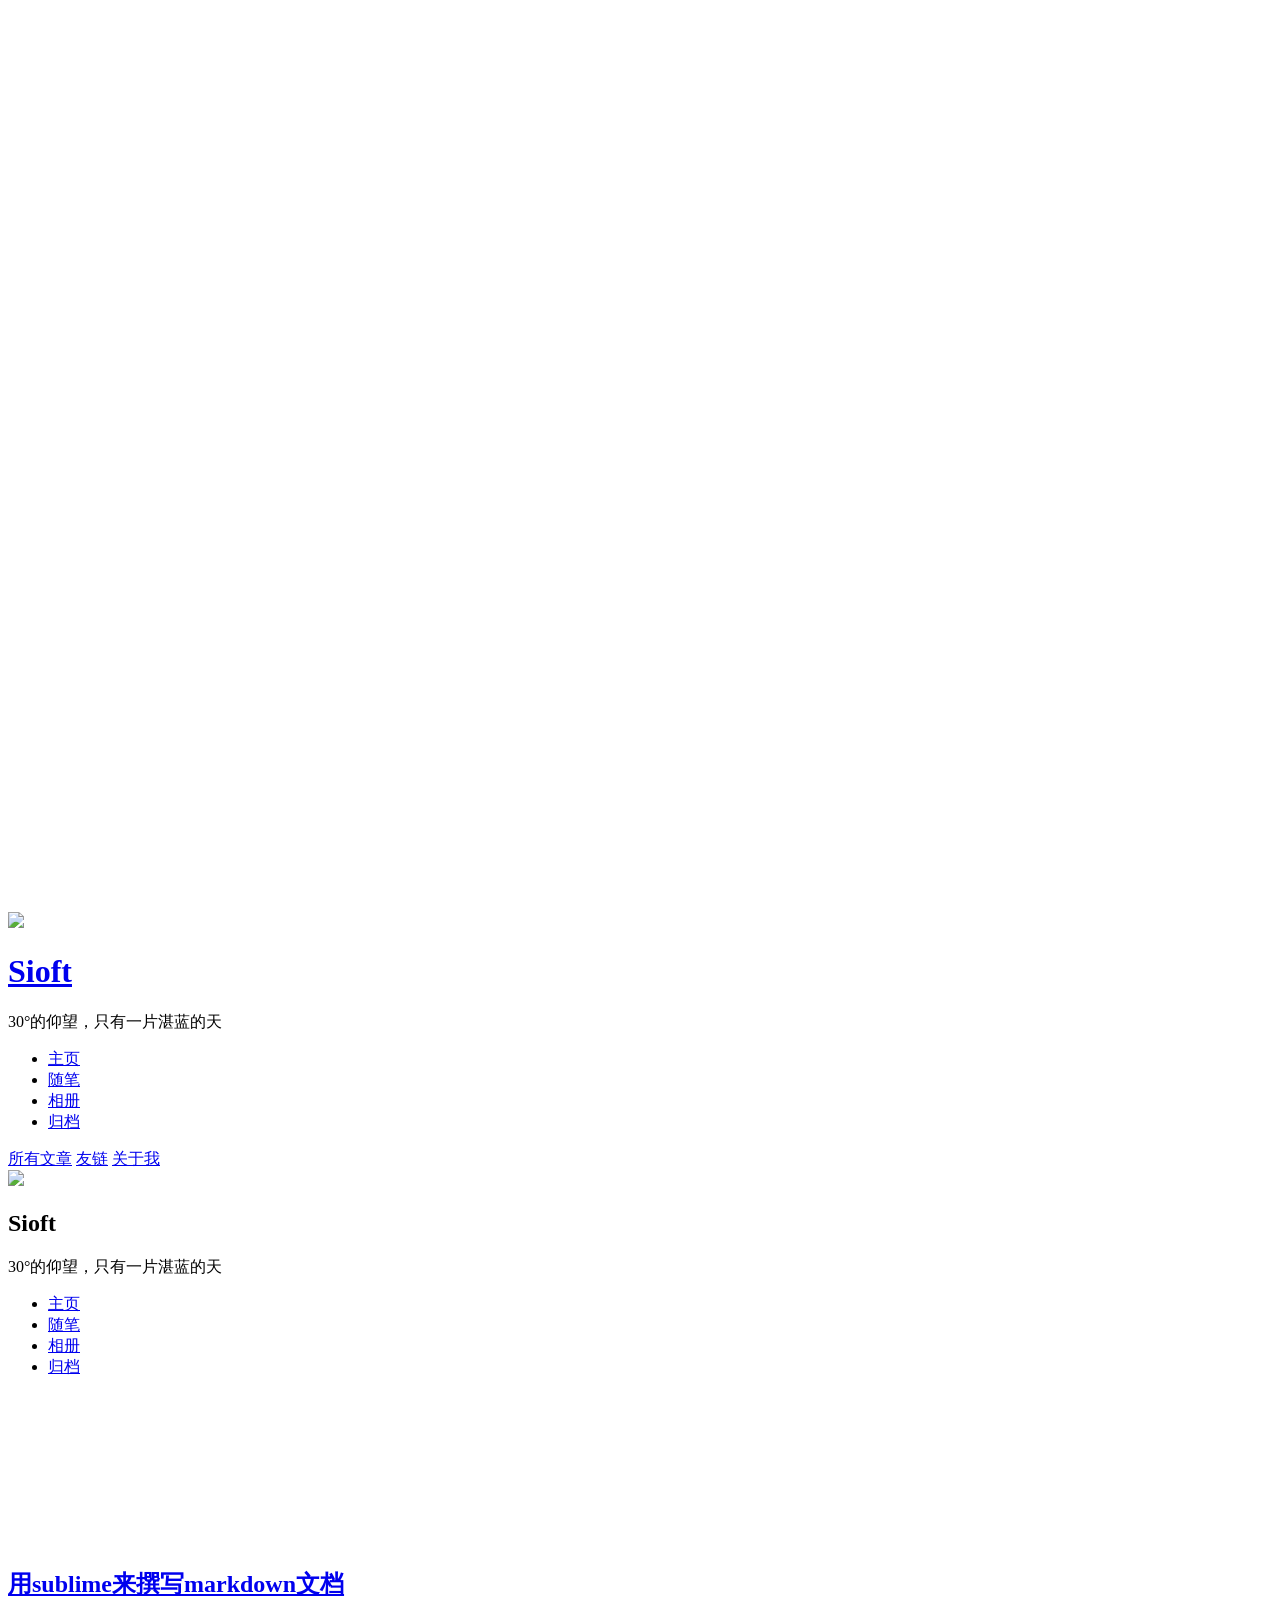
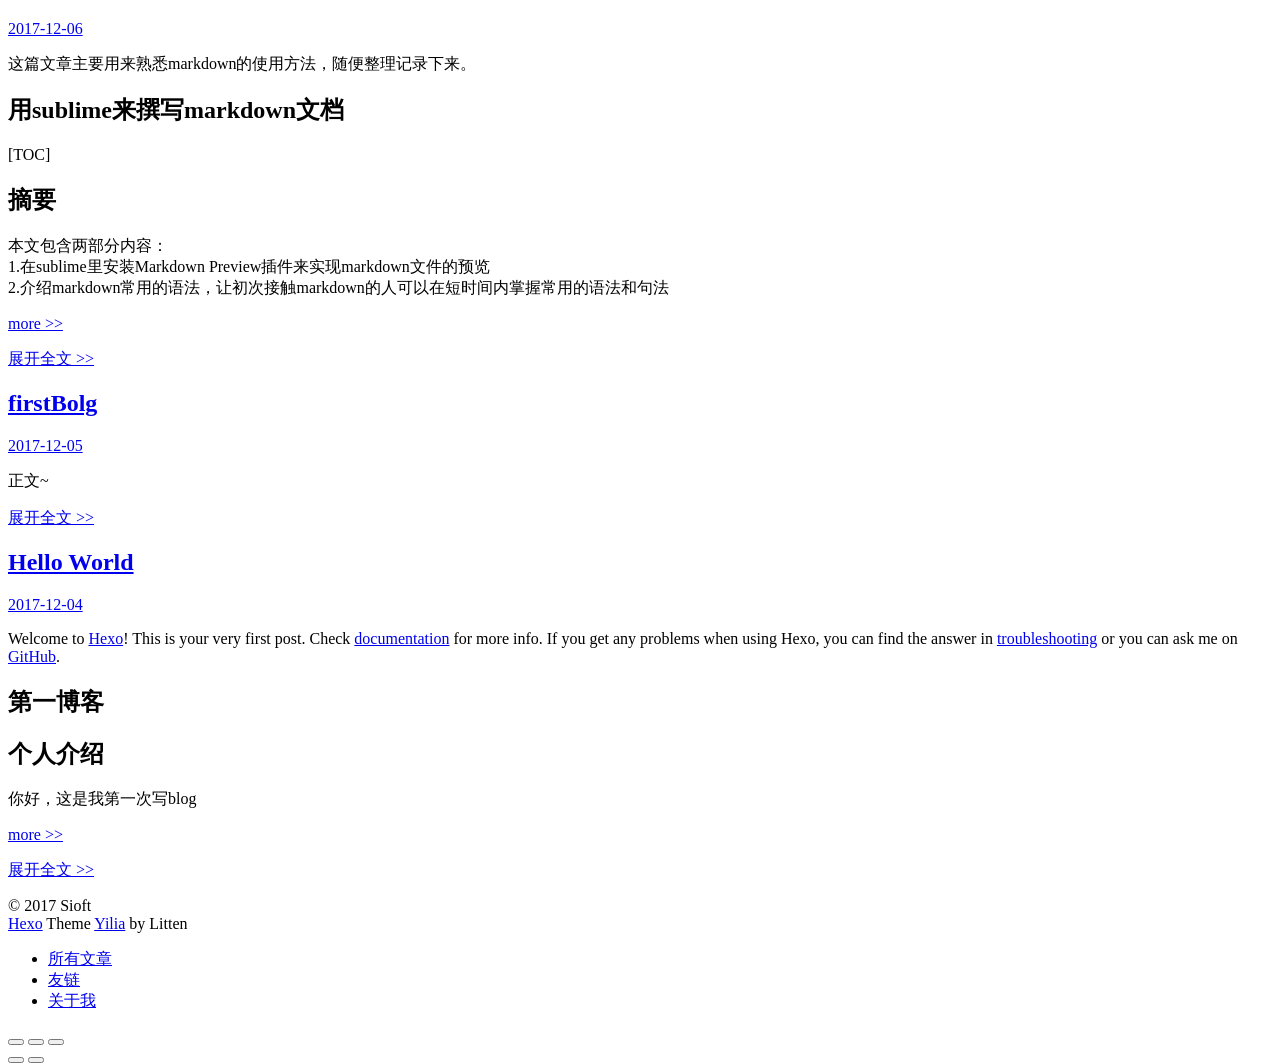
==== commit ca36855f: "Site updated: 2017-12-07 16:05:40" ====
--- a/index.html
+++ b/index.html
@@ -197,43 +197,9 @@
         <p>这篇文章主要用来熟悉markdown的使用方法，随便整理记录下来。</p>
 <h1 id="用sublime来撰写markdown文档"><a href="#用sublime来撰写markdown文档" class="headerlink" title="用sublime来撰写markdown文档"></a>用sublime来撰写markdown文档</h1><p>[TOC]</p>
 <h2 id="摘要"><a href="#摘要" class="headerlink" title="摘要"></a>摘要</h2><p>本文包含两部分内容：<br>1.在sublime里安装Markdown Preview插件来实现markdown文件的预览<br>2.介绍markdown常用的语法，让初次接触markdown的人可以在短时间内掌握常用的语法和句法</p>
-<h2 id="什么是markdown"><a href="#什么是markdown" class="headerlink" title="什么是markdown"></a>什么是markdown</h2><blockquote>
-<p>Markdown 是一种轻量级标记语言，它允许人们使用易读易写的纯文本格式编写文档，然后转换成格式丰富的HTML页面。 —— <a href="https://zh.wikipedia.org/wiki/Markdown" target="_blank" rel="noopener">维基百科</a></p>
-</blockquote>
-<h2 id="安装Markdown-Preview插件"><a href="#安装Markdown-Preview插件" class="headerlink" title="安装Markdown Preview插件"></a>安装Markdown Preview插件</h2><p>推荐的安装方法是通过Package Control来安装：</p>
-<p>1.如果你的sublime还没有安装Package Control，需要先点击这里查看安装方法<br>2.使用 ctrl + shift + P 来打开命令窗口，输入并选择 Package Control: Install Package<br>3.在弹出的窗口里，输入 Markdown Preview并按回车来完成安装</p>
-<h2 id="配置Markdown-Preview插件"><a href="#配置Markdown-Preview插件" class="headerlink" title="配置Markdown Preview插件"></a>配置Markdown Preview插件</h2><h3 id="配置快捷键"><a href="#配置快捷键" class="headerlink" title="配置快捷键"></a>配置快捷键</h3><p>通过 Preferences -&gt; Key Bindings - User打开sublime的快捷键配置文件，把下面内容复制到这个设置文件里保存。</p>
-<figure class="highlight python"><table><tr><td class="gutter"><pre><span class="line">1</span><br></pre></td><td class="code"><pre><span class="line">&#123; <span class="string">"keys"</span>: [<span class="string">"alt+m"</span>], <span class="string">"command"</span>: <span class="string">"markdown_preview"</span>, <span class="string">"args"</span>: &#123;<span class="string">"target"</span>: <span class="string">"browser"</span>, <span class="string">"parser"</span>:<span class="string">"markdown"</span>&#125; &#125;</span><br></pre></td></tr></table></figure>
-<p>配置完成后，按下alt + m即可直接在浏览器里预览markdown的写作效果。</p>
-<h3 id="代码高亮"><a href="#代码高亮" class="headerlink" title="代码高亮"></a>代码高亮</h3><p>markdown里嵌入的代码在生成html文档时，支持根据语言高亮显示。通过 Preferences -&gt; Package Settings -&gt; Markdown Preview -&gt; Settings-User 来打开用户设置文件，加入如下内容即可打开代码高亮功能。</p>
-<figure class="highlight python"><table><tr><td class="gutter"><pre><span class="line">1</span><br><span class="line">2</span><br><span class="line">3</span><br></pre></td><td class="code"><pre><span class="line">&#123;</span><br><span class="line">   <span class="string">"enable_highlight"</span>: true</span><br><span class="line">&#125;</span><br></pre></td></tr></table></figure>
-<p>如果需要更高级的高亮显示，比如指定代码高亮的风格(emacs, vim etc.)，则可以自定义 codehilite 扩展来实现。在Markdown Preview用户设置文件里加入如下内容即可。本文就是使用 emacs 高亮风格来显示代码的。<br><figure class="highlight python"><table><tr><td class="gutter"><pre><span class="line">1</span><br><span class="line">2</span><br><span class="line">3</span><br><span class="line">4</span><br><span class="line">5</span><br><span class="line">6</span><br><span class="line">7</span><br><span class="line">8</span><br><span class="line">9</span><br><span class="line">10</span><br><span class="line">11</span><br><span class="line">12</span><br><span class="line">13</span><br><span class="line">14</span><br></pre></td><td class="code"><pre><span class="line">&#123;</span><br><span class="line">    <span class="string">"enabled_extensions"</span>: [</span><br><span class="line">            <span class="string">"extra"</span>, </span><br><span class="line">            <span class="string">"github"</span>, </span><br><span class="line">            <span class="string">"toc"</span>, </span><br><span class="line">            <span class="string">"headerid"</span>, </span><br><span class="line">            <span class="string">"meta"</span>, </span><br><span class="line">            <span class="string">"sane_lists"</span>, </span><br><span class="line">            <span class="string">"smarty"</span>, </span><br><span class="line">            <span class="string">"wikilinks"</span>,</span><br><span class="line">            <span class="string">"admonition"</span>,</span><br><span class="line">            <span class="string">"codehilite(guess_lang=False,pygments_style=emacs)"</span></span><br><span class="line">        ]</span><br><span class="line">&#125;</span><br></pre></td></tr></table></figure></p>
-<p>!!!note “subject of note”<br>    关于pygments<br>    pygments_style可以用来指定代码高亮的风格。Markdown Preview使用pygments来完成代码高亮。关于pygments以及更多可用的内置代码高亮风格，可访问<a href="http://pygments.org/docs/styles/" target="_blank" rel="noopener">pygments官网</a>查阅相关文档。</p>
-<h3 id="配置css文件"><a href="#配置css文件" class="headerlink" title="配置css文件"></a>配置css文件</h3><p>Markdown Preview生成的HTML文件，在浏览器里查看时其默认的宽度为45em，如果你觉得生成的网页太窄，可以修改一下css文件。<br>打开Markdown Preview的安装目录，找到markdown.css和github.css文件，查找下面的内容<br><figure class="highlight python"><table><tr><td class="gutter"><pre><span class="line">1</span><br><span class="line">2</span><br><span class="line">3</span><br><span class="line">4</span><br><span class="line">5</span><br><span class="line">6</span><br></pre></td><td class="code"><pre><span class="line">body &#123;</span><br><span class="line">    width: <span class="number">45</span>em;</span><br><span class="line">    border: <span class="number">1</span>px solid <span class="comment">#ddd;</span></span><br><span class="line">    outline: <span class="number">1300</span>px solid <span class="comment">#fff;</span></span><br><span class="line">    margin: <span class="number">16</span>px auto;</span><br><span class="line">  &#125;</span><br></pre></td></tr></table></figure></p>
-<p>把里面的45em修改为80%或者你认为合适的尺寸即可。</p>
-<p>!!!note “subject of note”<br>    sublime安装包目录与格式<br>    <em>Linux环境<br>    通过 Package Control: List Packages ，在己安装的Packages里选择 Markdown Preview 会直接打开Markdown Preview的安装目录，在打开的目录中直接可以找到markdown.css和github.css。
-    </em>Windows环境<br>    在sublime安装目录下，找到 Data\Installed Packages 目录，这个目录就是安装包的目录。如果已经安装好Markdown Preview，可以看到文件 Markdown Preview.sublime-package 。这个其实是一个zip包。直接用系统里的压缩工具打开，然后在压缩包的根目录下查找markdown.css和github.css，按照上述方法修改即可。修改完成需要保存回压缩包。在打开压缩包修改的时候，必须关闭sublime，否则无法修改成功。</p>
-<h2 id="几个常用的markdown语法示例"><a href="#几个常用的markdown语法示例" class="headerlink" title="几个常用的markdown语法示例"></a>几个常用的markdown语法示例</h2><h3 id="标题"><a href="#标题" class="headerlink" title="标题"></a>标题</h3><figure class="highlight python"><table><tr><td class="gutter"><pre><span class="line">1</span><br><span class="line">2</span><br><span class="line">3</span><br><span class="line">4</span><br><span class="line">5</span><br><span class="line">6</span><br><span class="line">7</span><br><span class="line">8</span><br></pre></td><td class="code"><pre><span class="line">标题<span class="number">1</span></span><br><span class="line">=====</span><br><span class="line"></span><br><span class="line"><span class="comment">#标题1</span></span><br><span class="line"></span><br><span class="line"><span class="comment">##标题2</span></span><br><span class="line"></span><br><span class="line"><span class="comment">###标题3</span></span><br></pre></td></tr></table></figure>
-<h3 id="列表"><a href="#列表" class="headerlink" title="列表"></a>列表</h3><figure class="highlight python"><table><tr><td class="gutter"><pre><span class="line">1</span><br><span class="line">2</span><br><span class="line">3</span><br><span class="line">4</span><br><span class="line">5</span><br><span class="line">6</span><br><span class="line">7</span><br><span class="line">8</span><br><span class="line">9</span><br><span class="line">10</span><br><span class="line">11</span><br><span class="line">12</span><br><span class="line">13</span><br><span class="line">14</span><br><span class="line">15</span><br><span class="line">16</span><br><span class="line">17</span><br></pre></td><td class="code"><pre><span class="line"><span class="comment">###无序列表1</span></span><br><span class="line"></span><br><span class="line">* 列表<span class="number">1</span></span><br><span class="line">* 列表<span class="number">2</span></span><br><span class="line">* 列表<span class="number">3</span></span><br><span class="line"></span><br><span class="line"><span class="comment">###无序列表2</span></span><br><span class="line"></span><br><span class="line">- 列表<span class="number">1</span></span><br><span class="line">- **列表<span class="number">2</span>**</span><br><span class="line">- 列表<span class="number">3</span></span><br><span class="line"></span><br><span class="line"><span class="comment">###有序列表</span></span><br><span class="line"></span><br><span class="line"><span class="number">1.</span> 列表<span class="number">1</span></span><br><span class="line"><span class="number">2.</span> 列表<span class="number">2</span></span><br><span class="line"><span class="number">3.</span> 列表<span class="number">3</span></span><br></pre></td></tr></table></figure>
-<h3 id="弹出式注释"><a href="#弹出式注释" class="headerlink" title="弹出式注释"></a>弹出式注释</h3><p>把鼠标停留在<strong>HTML</strong>和<strong>W3C</strong>上看会发生什么。<br><figure class="highlight python"><table><tr><td class="gutter"><pre><span class="line">1</span><br><span class="line">2</span><br></pre></td><td class="code"><pre><span class="line">*[HTML]: Hyper Text Markup Language</span><br><span class="line">*[W3C]: World Wide Web Consortium</span><br></pre></td></tr></table></figure></p>
-<p>比如: HTML<br>*[HTML]:Hyper Text Markup Language</p>
-<h3 id="定义列表"><a href="#定义列表" class="headerlink" title="定义列表"></a>定义列表</h3><figure class="highlight python"><table><tr><td class="gutter"><pre><span class="line">1</span><br><span class="line">2</span><br><span class="line">3</span><br><span class="line">4</span><br><span class="line">5</span><br><span class="line">6</span><br></pre></td><td class="code"><pre><span class="line">Apple</span><br><span class="line">:   Pomaceous fruit of plants of the genus Malus <span class="keyword">in</span></span><br><span class="line">    the family Rosaceae.</span><br><span class="line"></span><br><span class="line">Orange</span><br><span class="line">:   The fruit of an evergreen tree of the genus Citrus.</span><br></pre></td></tr></table></figure>
-<p>比如:<br>司云轩<br>:  长的帅有才华</p>
-<h3 id="角注"><a href="#角注" class="headerlink" title="角注"></a>角注</h3><figure class="highlight python"><table><tr><td class="gutter"><pre><span class="line">1</span><br><span class="line">2</span><br><span class="line">3</span><br><span class="line">4</span><br></pre></td><td class="code"><pre><span class="line">Footnotes[^<span class="number">1</span>] have a label[^@<span class="comment">#$%] and the footnote's content.</span></span><br><span class="line"></span><br><span class="line">[^<span class="number">1</span>]: This <span class="keyword">is</span> a footnote content.</span><br><span class="line">[^@<span class="comment">#$%]: A footnote on the label: "@#$%".</span></span><br></pre></td></tr></table></figure>
-<p>这次示例<a href="示例：演示一种东西">^1</a>可能要到下面去查找</p>
-<h3 id="表格"><a href="#表格" class="headerlink" title="表格"></a>表格</h3><figure class="highlight python"><table><tr><td class="gutter"><pre><span class="line">1</span><br><span class="line">2</span><br><span class="line">3</span><br><span class="line">4</span><br></pre></td><td class="code"><pre><span class="line">First Header  | Second Header</span><br><span class="line">--------------|--------------</span><br><span class="line">Content Cell  | Content Cell</span><br><span class="line">Content Cell  | Content Cell</span><br></pre></td></tr></table></figure>
-<h3 id="警告"><a href="#警告" class="headerlink" title="警告"></a>警告</h3><figure class="highlight python"><table><tr><td class="gutter"><pre><span class="line">1</span><br><span class="line">2</span><br><span class="line">3</span><br><span class="line">4</span><br><span class="line">5</span><br><span class="line">6</span><br><span class="line">7</span><br></pre></td><td class="code"><pre><span class="line"><span class="comment">####hint类型的警告</span></span><br><span class="line">!!! hint <span class="string">"subject of hint"</span></span><br><span class="line">    Any number of other indented markdown elements.</span><br><span class="line"></span><br><span class="line"><span class="comment">####note类型的警告</span></span><br><span class="line">!!! note <span class="string">"subject of note"</span></span><br><span class="line">    Any number of other indented markdown elements.</span><br></pre></td></tr></table></figure>
-<p>警告有多种类型，类型不同生成的html文档样式也不一样，可用的样式有 hint, attention, caution, danger, question, note。</p>
-<h3 id="强调"><a href="#强调" class="headerlink" title="强调"></a>强调</h3><figure class="highlight python"><table><tr><td class="gutter"><pre><span class="line">1</span><br><span class="line">2</span><br></pre></td><td class="code"><pre><span class="line">这是**黑体**写法</span><br><span class="line">这是*斜体*的写法</span><br></pre></td></tr></table></figure>
-<p>比如：<strong>司云轩</strong>,<em>sioft</em></p>
-<h3 id="超链接"><a href="#超链接" class="headerlink" title="超链接"></a>超链接</h3><figure class="highlight python"><table><tr><td class="gutter"><pre><span class="line">1</span><br><span class="line">2</span><br><span class="line">3</span><br><span class="line">4</span><br></pre></td><td class="code"><pre><span class="line">这是一个[链接](https://github.com/kamidox/blogs)</span><br><span class="line">这是另外一种[链接][<span class="number">1</span>]的形式</span><br><span class="line"></span><br><span class="line">[<span class="number">1</span>]: https://pythonhosted.org/Markdown/extensions/index.html</span><br></pre></td></tr></table></figure>
-<h3 id="引用"><a href="#引用" class="headerlink" title="引用"></a>引用</h3><figure class="highlight python"><table><tr><td class="gutter"><pre><span class="line">1</span><br><span class="line">2</span><br></pre></td><td class="code"><pre><span class="line">&gt; 引用的文字内容</span><br><span class="line">&gt; 这是另外的引用内容</span><br></pre></td></tr></table></figure>
-<h3 id="图片"><a href="#图片" class="headerlink" title="图片"></a>图片</h3><figure class="highlight python"><table><tr><td class="gutter"><pre><span class="line">1</span><br></pre></td><td class="code"><pre><span class="line">![图片描述](https://raw.githubusercontent.com/kamidox/blogs/master/kamidox_icon.png)</span><br></pre></td></tr></table></figure>
-<p>演示：<img src="https://raw.githubusercontent.com/Sioft/Blog_backups/master/images/萌宠_猫.jpg" alt="图片描述"></p>
-<h3 id="目录"><a href="#目录" class="headerlink" title="目录"></a>目录</h3><figure class="highlight python"><table><tr><td class="gutter"><pre><span class="line">1</span><br></pre></td><td class="code"><pre><span class="line">[TOC]</span><br></pre></td></tr></table></figure>
-<h2 id="练习"><a href="#练习" class="headerlink" title="练习"></a>练习</h2><p>1.直接在配置好的sublime里新建一个readme.md，把上面的markdown语法拷贝进去练习一下。<br>2.推荐一个做得相当不错的markdown在线编辑器<a href="https://maxiang.io/" target="_blank" rel="noopener">马克飞象</a>。<br>3.本文就是用markdown编写的。</p>
-<h2 id="最佳实践"><a href="#最佳实践" class="headerlink" title="最佳实践"></a>最佳实践</h2><p>Windows下可以使用sublime对markdown进行编辑预览。但Linux下要让sublime支持中文输入还需要折腾一番。个人认为最佳实践是这样的。<br>1.Windows下，使用sublime对markdown进行编辑，预览。<br>2.Linux下，直接使用gedit对markdown进行编辑。gedit的markdown语法高亮看起来非常舒服。编辑完成后，用sublime打开预览效果。</p>
-
+        
+          <a class="article-more-a" href="/2017/12/06/sublime-markdown/#more">more >></a>
+        
       
 
       
@@ -360,60 +326,9 @@
       
         <p>Welcome to <a href="https://hexo.io/" target="_blank" rel="noopener">Hexo</a>! This is your very first post. Check <a href="https://hexo.io/docs/" target="_blank" rel="noopener">documentation</a> for more info. If you get any problems when using Hexo, you can find the answer in <a href="https://hexo.io/docs/troubleshooting.html" target="_blank" rel="noopener">troubleshooting</a> or you can ask me on <a href="https://github.com/hexojs/hexo/issues" target="_blank" rel="noopener">GitHub</a>.</p>
 <h1 id="第一博客"><a href="#第一博客" class="headerlink" title="第一博客"></a>第一博客</h1><h2 id="个人介绍"><a href="#个人介绍" class="headerlink" title="个人介绍"></a>个人介绍</h2><p>你好，这是我第一次写blog</p>
-<p><a href="https://sioft.github.io">siyunx的博客</a><br><figure class="highlight java"><table><tr><td class="gutter"><pre><span class="line">1</span><br></pre></td><td class="code"><pre><span class="line">hexo <span class="keyword">new</span> <span class="string">"My New Post"</span></span><br></pre></td></tr></table></figure></p>
-<p>*列表1</p>
-<ul>
-<li><strong>列表2</strong></li>
-<li>列表3</li>
-</ul>
-<ul>
-<li>列表1</li>
-<li>列表2</li>
-<li>列表3</li>
-</ul>
-<p>Apple<br>:   Pomaceous fruit of plants of the genus Malus in<br>    the family Rosaceae.</p>
-<p>Orange<br>:   The fruit of an evergreen tree of the genus Citrus.</p>
-<figure class="highlight python"><table><tr><td class="gutter"><pre><span class="line">1</span><br><span class="line">2</span><br><span class="line">3</span><br><span class="line">4</span><br><span class="line">5</span><br><span class="line">6</span><br><span class="line">7</span><br><span class="line">8</span><br><span class="line">9</span><br><span class="line">10</span><br><span class="line">11</span><br></pre></td><td class="code"><pre><span class="line"><span class="comment">#!python</span></span><br><span class="line"><span class="comment"># -*- coding: utf-8 -*-</span></span><br><span class="line"><span class="keyword">from</span> flask <span class="keyword">import</span> Flask, render_template</span><br><span class="line"></span><br><span class="line">app = Flask(__name__)</span><br><span class="line">app.debug = APP_DEBUG</span><br><span class="line"></span><br><span class="line"><span class="comment">#homepage just for fun</span></span><br><span class="line"><span class="meta">@app.route('/')</span></span><br><span class="line"><span class="function"><span class="keyword">def</span> <span class="title">home</span><span class="params">()</span>:</span></span><br><span class="line">    <span class="keyword">return</span> render_template(<span class="string">'index.html'</span>)</span><br></pre></td></tr></table></figure>
-<p>把鼠标停留在<strong>HTML</strong>和<strong>W3C</strong>上看会发生什么。</p>
-<p><em>[HTML]: Hyper Text Markup Language
-</em>[W3C]: World Wide Web Consortium</p>
-<p>Footnotes[^1] have a label[^@#$%] and the footnote’s content.</p>
-<p>[^1]: This is a footnote content.<br>[^@#$%]: A footnote on the label: “@#$%”.</p>
-<table>
-<thead>
-<tr>
-<th>First Header</th>
-<th>Second Header</th>
-</tr>
-</thead>
-<tbody>
-<tr>
-<td>Content Cell</td>
-<td>Content Cell</td>
-</tr>
-<tr>
-<td>Content Cell</td>
-<td>Content Cell</td>
-</tr>
-</tbody>
-</table>
-<p>这是一个<a href="https://github.com/kamidox/blogs" target="_blank" rel="noopener">链接</a><br>这是另外一种<a href="https://pythonhosted.org/Markdown/extensions/index.html" target="_blank" rel="noopener">链接</a>的形式</p>
-<blockquote>
-<p>引用的文字内容<br>这是另外的引用内容</p>
-</blockquote>
-<p><img src="https://raw.githubusercontent.com/kamidox/blogs/master/kamidox_icon.png" alt="图片描述"></p>
-<p>[TOC]</p>
-<p>####hint类型的警告<br>!!! hint “subject of hint”<br>    Any number of other indented markdown elements.</p>
-<p>####note类型的警告<br>!!! note “subject of note”<br>    Any number of other indented markdown elements.</p>
-<h2 id="Quick-Start"><a href="#Quick-Start" class="headerlink" title="Quick Start"></a>Quick Start</h2><h3 id="Create-a-new-post"><a href="#Create-a-new-post" class="headerlink" title="Create a new post"></a>Create a new post</h3><figure class="highlight bash"><table><tr><td class="gutter"><pre><span class="line">1</span><br></pre></td><td class="code"><pre><span class="line">$ hexo new <span class="string">"My New Post"</span></span><br></pre></td></tr></table></figure>
-<p>More info: <a href="https://hexo.io/docs/writing.html" target="_blank" rel="noopener">Writing</a></p>
-<h3 id="Run-server"><a href="#Run-server" class="headerlink" title="Run server"></a>Run server</h3><figure class="highlight bash"><table><tr><td class="gutter"><pre><span class="line">1</span><br></pre></td><td class="code"><pre><span class="line">$ hexo server</span><br></pre></td></tr></table></figure>
-<p>More info: <a href="https://hexo.io/docs/server.html" target="_blank" rel="noopener">Server</a></p>
-<h3 id="Generate-static-files"><a href="#Generate-static-files" class="headerlink" title="Generate static files"></a>Generate static files</h3><figure class="highlight bash"><table><tr><td class="gutter"><pre><span class="line">1</span><br></pre></td><td class="code"><pre><span class="line">$ hexo generate</span><br></pre></td></tr></table></figure>
-<p>More info: <a href="https://hexo.io/docs/generating.html" target="_blank" rel="noopener">Generating</a></p>
-<h3 id="Deploy-to-remote-sites"><a href="#Deploy-to-remote-sites" class="headerlink" title="Deploy to remote sites"></a>Deploy to remote sites</h3><figure class="highlight bash"><table><tr><td class="gutter"><pre><span class="line">1</span><br></pre></td><td class="code"><pre><span class="line">$ hexo deploy</span><br></pre></td></tr></table></figure>
-<p>More info: <a href="https://hexo.io/docs/deployment.html" target="_blank" rel="noopener">Deployment</a></p>
-
+        
+          <a class="article-more-a" href="/2017/12/04/hello-world/#more">more >></a>
+        
       
 
       
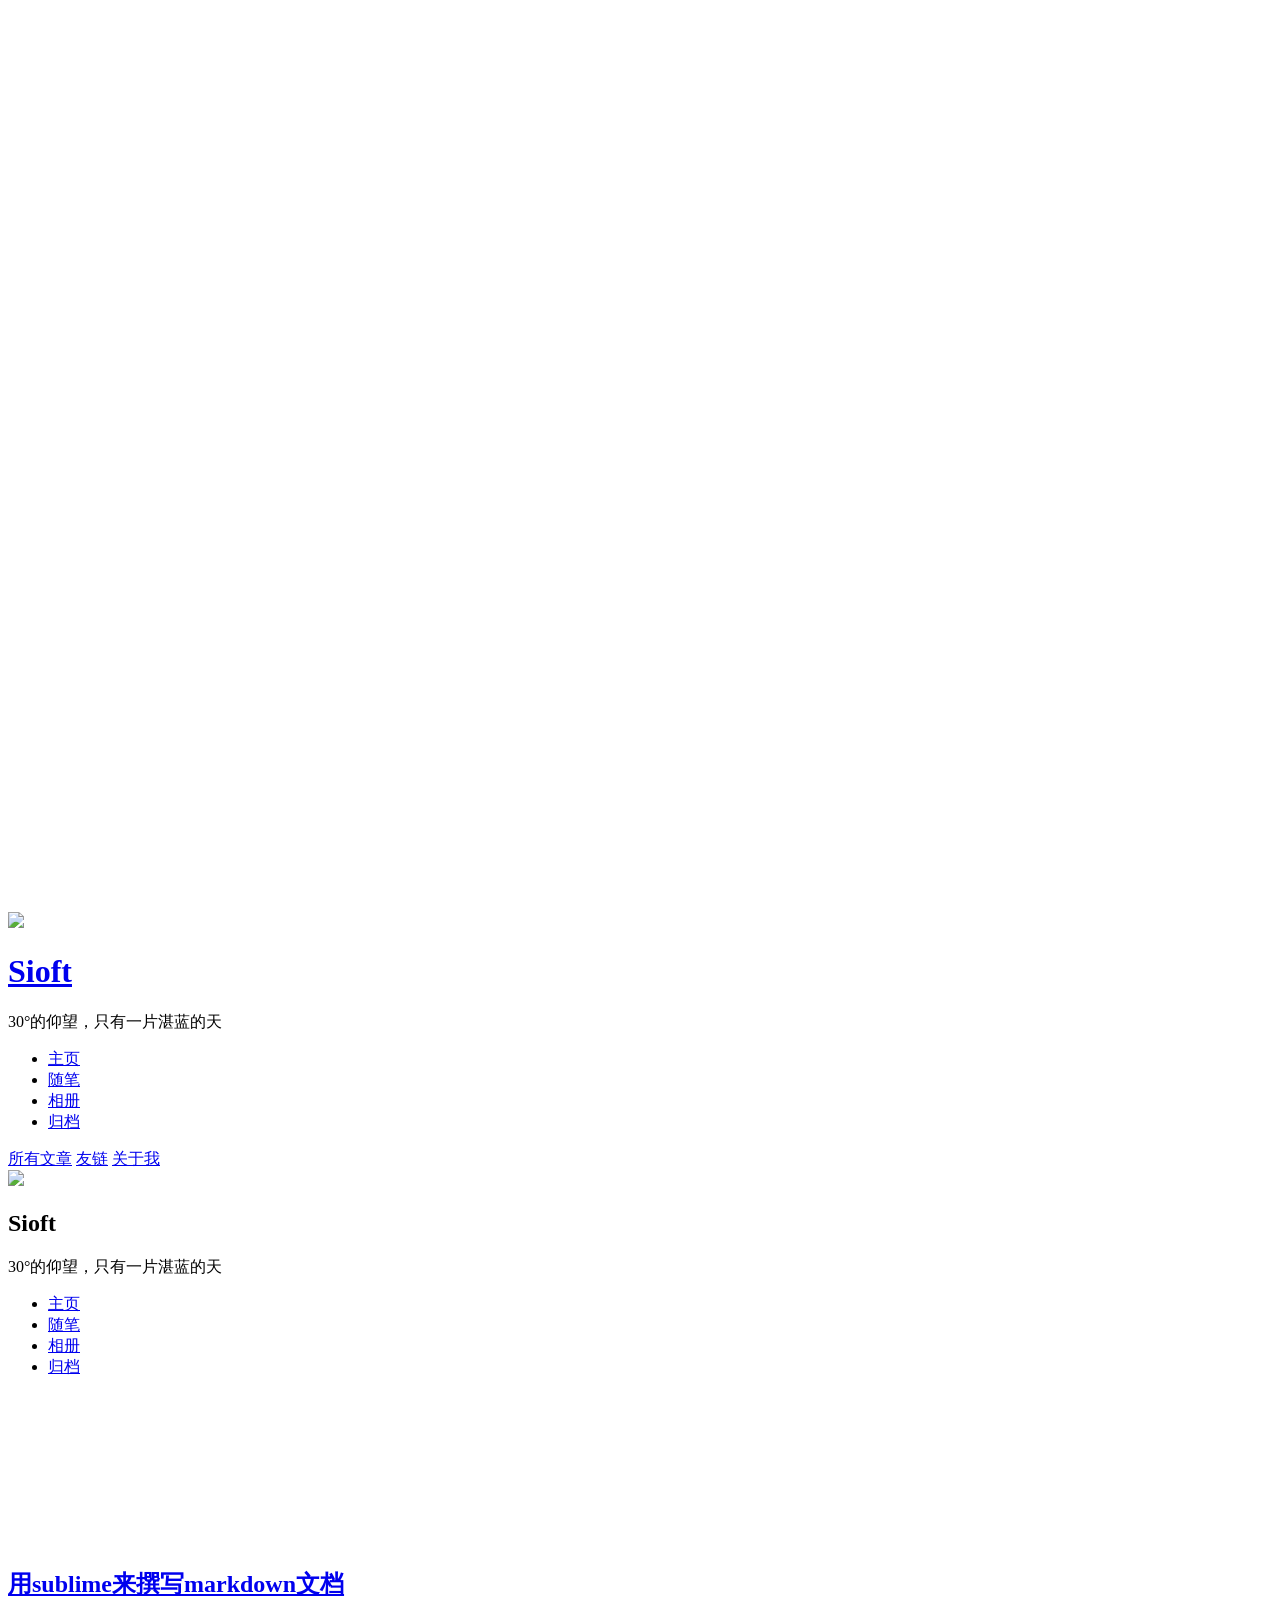
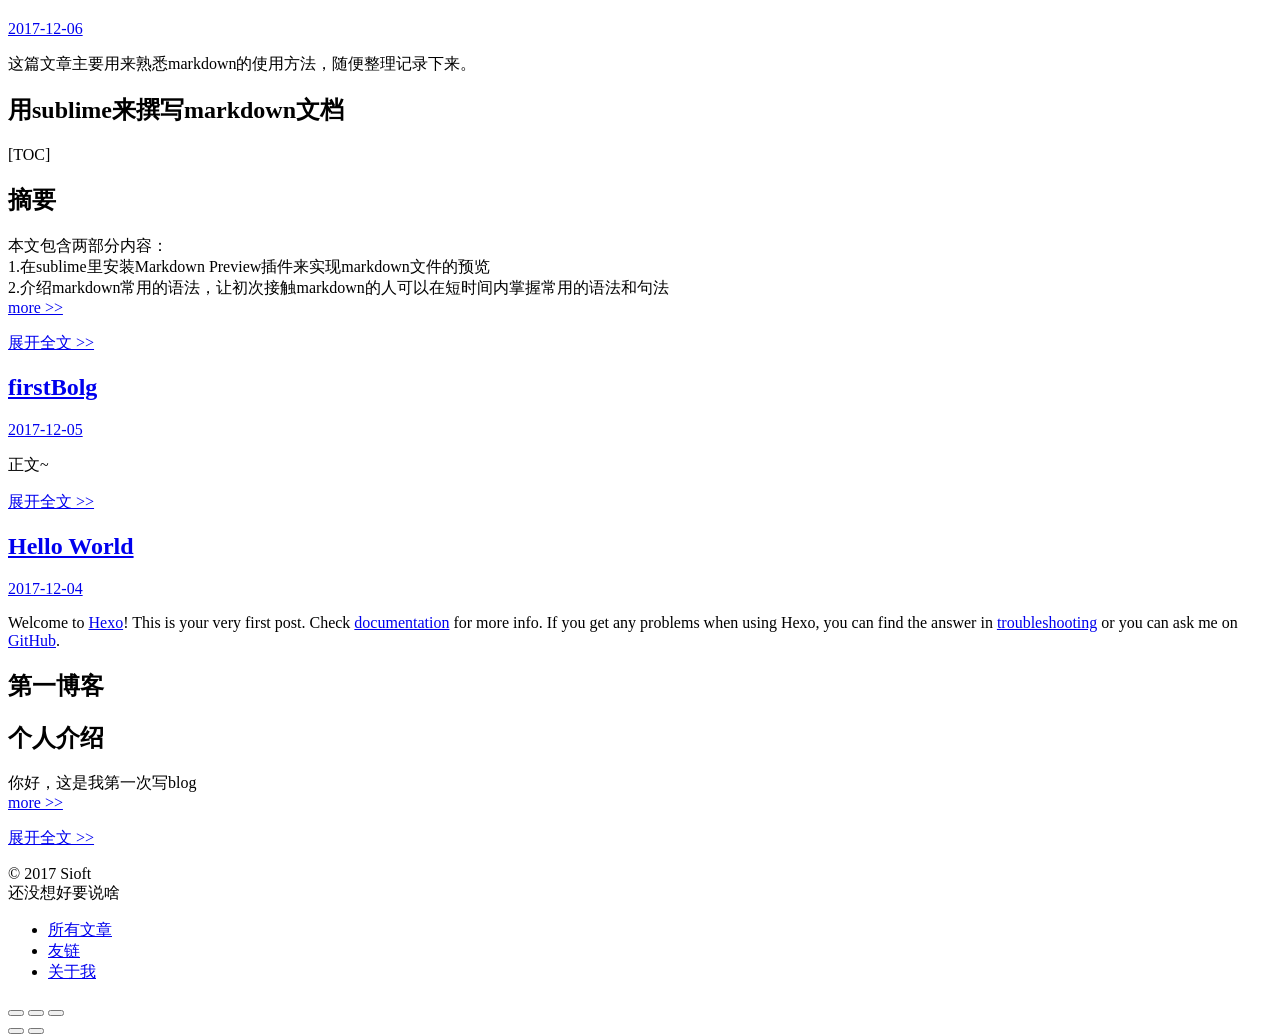
==== commit 54f7e8ea: "Site updated: 2017-12-07 16:14:23" ====
--- a/index.html
+++ b/index.html
@@ -196,7 +196,7 @@
       
         <p>这篇文章主要用来熟悉markdown的使用方法，随便整理记录下来。</p>
 <h1 id="用sublime来撰写markdown文档"><a href="#用sublime来撰写markdown文档" class="headerlink" title="用sublime来撰写markdown文档"></a>用sublime来撰写markdown文档</h1><p>[TOC]</p>
-<h2 id="摘要"><a href="#摘要" class="headerlink" title="摘要"></a>摘要</h2><p>本文包含两部分内容：<br>1.在sublime里安装Markdown Preview插件来实现markdown文件的预览<br>2.介绍markdown常用的语法，让初次接触markdown的人可以在短时间内掌握常用的语法和句法</p>
+<h2 id="摘要"><a href="#摘要" class="headerlink" title="摘要"></a>摘要</h2><p>本文包含两部分内容：<br>1.在sublime里安装Markdown Preview插件来实现markdown文件的预览<br>2.介绍markdown常用的语法，让初次接触markdown的人可以在短时间内掌握常用的语法和句法<br>
         
           <a class="article-more-a" href="/2017/12/06/sublime-markdown/#more">more >></a>
         
@@ -325,7 +325,7 @@
     <div class="article-entry" itemprop="articleBody">
       
         <p>Welcome to <a href="https://hexo.io/" target="_blank" rel="noopener">Hexo</a>! This is your very first post. Check <a href="https://hexo.io/docs/" target="_blank" rel="noopener">documentation</a> for more info. If you get any problems when using Hexo, you can find the answer in <a href="https://hexo.io/docs/troubleshooting.html" target="_blank" rel="noopener">troubleshooting</a> or you can ask me on <a href="https://github.com/hexojs/hexo/issues" target="_blank" rel="noopener">GitHub</a>.</p>
-<h1 id="第一博客"><a href="#第一博客" class="headerlink" title="第一博客"></a>第一博客</h1><h2 id="个人介绍"><a href="#个人介绍" class="headerlink" title="个人介绍"></a>个人介绍</h2><p>你好，这是我第一次写blog</p>
+<h1 id="第一博客"><a href="#第一博客" class="headerlink" title="第一博客"></a>第一博客</h1><h2 id="个人介绍"><a href="#个人介绍" class="headerlink" title="个人介绍"></a>个人介绍</h2><p>你好，这是我第一次写blog<br>
         
           <a class="article-more-a" href="/2017/12/04/hello-world/#more">more >></a>
         
@@ -383,7 +383,7 @@
     		&copy; 2017 Sioft
     	</div>
       	<div class="footer-right">
-      		<a href="http://hexo.io/" target="_blank">Hexo</a>  Theme <a href="https://github.com/litten/hexo-theme-yilia" target="_blank">Yilia</a> by Litten
+      		<a href="#" target="_blank"></a>还没想好要说啥
       	</div>
     </div>
   </div>
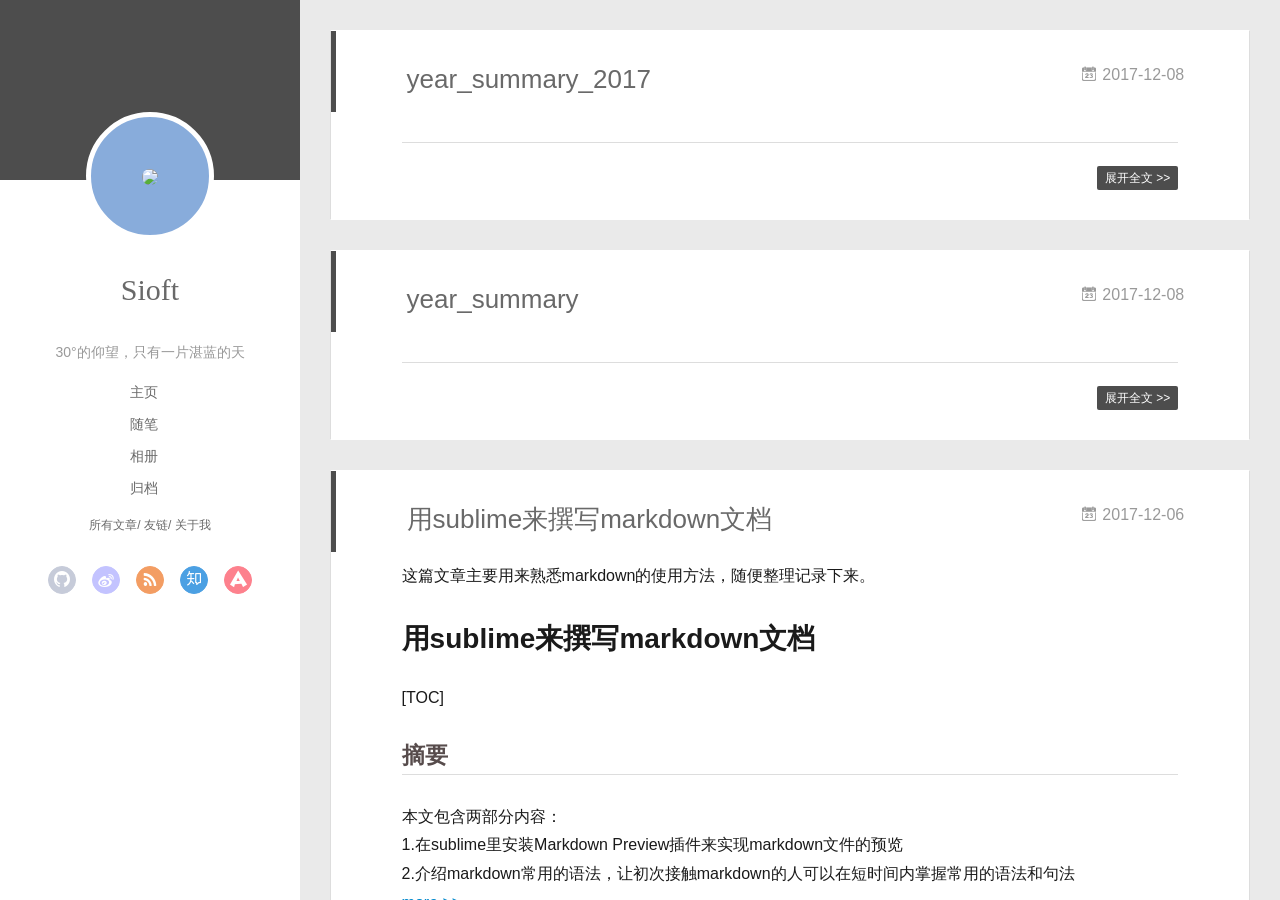
==== commit 035e1026: "Site updated: 2017-12-08 17:40:44" ====
--- a/index.html
+++ b/index.html
@@ -61,9 +61,9 @@
 	        
 				<li><a href="/tags/随笔/">随笔</a></li>
 	        
-				<li><a href="/photos/">相册</a></li>
+				<li><a href="/photo">相册</a></li>
 	        
-				<li><a href="http://lawlite.me/archives/">归档</a></li>
+				<li><a href="/archives">归档</a></li>
 	        
 			</ul>
 		</nav>
@@ -155,9 +155,9 @@
 		        
 					<li style="width: 25%"><a href="/tags/随笔/">随笔</a></li>
 		        
-					<li style="width: 25%"><a href="/photos/">相册</a></li>
-		        
-					<li style="width: 25%"><a href="http://lawlite.me/archives/">归档</a></li>
+					<li style="width: 25%"><a href="/photo">相册</a></li>
+		        
+					<li style="width: 25%"><a href="/archives">归档</a></li>
 		        
 				</ul>
 			</nav>
@@ -174,31 +174,29 @@
           <div id="js-content" class="content-ll">
             
   
-    <article id="post-sublime-markdown" class="article article-type-post  article-index" itemscope itemprop="blogPost">
+    <article id="post-year-summary-2017" class="article article-type-post  article-index" itemscope itemprop="blogPost">
   <div class="article-inner">
     
       <header class="article-header">
         
   
     <h1 itemprop="name">
-      <a class="article-title" href="/2017/12/06/sublime-markdown/">用sublime来撰写markdown文档</a>
+      <a class="article-title" href="/2017/12/08/year-summary-2017/">year_summary_2017</a>
     </h1>
   
 
         
-        <a href="/2017/12/06/sublime-markdown/" class="archive-article-date">
-  	<time datetime="2017-12-06T08:57:12.000Z" itemprop="datePublished"><i class="icon-calendar icon"></i>2017-12-06</time>
+        <a href="/2017/12/08/year-summary-2017/" class="archive-article-date">
+  	<time datetime="2017-12-08T09:22:41.000Z" itemprop="datePublished"><i class="icon-calendar icon"></i>2017-12-08</time>
 </a>
         
       </header>
     
+    <!-- 目录内容 -->
+
+<!-- 目录内容结束 -->
     <div class="article-entry" itemprop="articleBody">
       
-        <p>这篇文章主要用来熟悉markdown的使用方法，随便整理记录下来。</p>
-<h1 id="用sublime来撰写markdown文档"><a href="#用sublime来撰写markdown文档" class="headerlink" title="用sublime来撰写markdown文档"></a>用sublime来撰写markdown文档</h1><p>[TOC]</p>
-<h2 id="摘要"><a href="#摘要" class="headerlink" title="摘要"></a>摘要</h2><p>本文包含两部分内容：<br>1.在sublime里安装Markdown Preview插件来实现markdown文件的预览<br>2.介绍markdown常用的语法，让初次接触markdown的人可以在短时间内掌握常用的语法和句法<br>
-        
-          <a class="article-more-a" href="/2017/12/06/sublime-markdown/#more">more >></a>
         
       
 
@@ -211,7 +209,7 @@
 
       
         <p class="article-more-link">
-          <a class="article-more-a" href="/2017/12/06/sublime-markdown/">展开全文 >></a>
+          <a class="article-more-a" href="/2017/12/08/year-summary-2017/">展开全文 >></a>
         </p>
       
 
@@ -241,28 +239,30 @@
 
 
   
-    <article id="post-firstBolg" class="article article-type-post  article-index" itemscope itemprop="blogPost">
+    <article id="post-year-summary" class="article article-type-post  article-index" itemscope itemprop="blogPost">
   <div class="article-inner">
     
       <header class="article-header">
         
   
     <h1 itemprop="name">
-      <a class="article-title" href="/2017/12/05/firstBolg/">firstBolg</a>
+      <a class="article-title" href="/2017/12/08/year-summary/">year_summary</a>
     </h1>
   
 
         
-        <a href="/2017/12/05/firstBolg/" class="archive-article-date">
-  	<time datetime="2017-12-05T07:52:10.000Z" itemprop="datePublished"><i class="icon-calendar icon"></i>2017-12-05</time>
+        <a href="/2017/12/08/year-summary/" class="archive-article-date">
+  	<time datetime="2017-12-08T09:22:18.000Z" itemprop="datePublished"><i class="icon-calendar icon"></i>2017-12-08</time>
 </a>
         
       </header>
     
+    <!-- 目录内容 -->
+
+<!-- 目录内容结束 -->
     <div class="article-entry" itemprop="articleBody">
       
-        <p>正文~</p>
-
+        
       
 
       
@@ -274,7 +274,7 @@
 
       
         <p class="article-more-link">
-          <a class="article-more-a" href="/2017/12/05/firstBolg/">展开全文 >></a>
+          <a class="article-more-a" href="/2017/12/08/year-summary/">展开全文 >></a>
         </p>
       
 
@@ -304,6 +304,153 @@
 
 
   
+    <article id="post-sublime-markdown" class="article article-type-post  article-index" itemscope itemprop="blogPost">
+  <div class="article-inner">
+    
+      <header class="article-header">
+        
+  
+    <h1 itemprop="name">
+      <a class="article-title" href="/2017/12/06/sublime-markdown/">用sublime来撰写markdown文档</a>
+    </h1>
+  
+
+        
+        <a href="/2017/12/06/sublime-markdown/" class="archive-article-date">
+  	<time datetime="2017-12-06T08:57:12.000Z" itemprop="datePublished"><i class="icon-calendar icon"></i>2017-12-06</time>
+</a>
+        
+      </header>
+    
+    <!-- 目录内容 -->
+
+<!-- 目录内容结束 -->
+    <div class="article-entry" itemprop="articleBody">
+      
+        <p>这篇文章主要用来熟悉markdown的使用方法，随便整理记录下来。</p>
+<h1 id="用sublime来撰写markdown文档"><a href="#用sublime来撰写markdown文档" class="headerlink" title="用sublime来撰写markdown文档"></a>用sublime来撰写markdown文档</h1><p>[TOC]</p>
+<h2 id="摘要"><a href="#摘要" class="headerlink" title="摘要"></a>摘要</h2><p>本文包含两部分内容：<br>1.在sublime里安装Markdown Preview插件来实现markdown文件的预览<br>2.介绍markdown常用的语法，让初次接触markdown的人可以在短时间内掌握常用的语法和句法<br>
+        
+          <a class="article-more-a" href="/2017/12/06/sublime-markdown/#more">more >></a>
+        
+      
+
+      
+    </div>
+    <div class="article-info article-info-index">
+      
+      
+	<div class="article-tag tagcloud">
+		<i class="icon-price-tags icon"></i>
+		<ul class="article-tag-list">
+			 
+        		<li class="article-tag-list-item">
+        			<a href="javascript:void(0)" class="js-tag article-tag-list-link color4">markdown</a>
+        		</li>
+      		
+		</ul>
+	</div>
+
+      
+
+      
+        <p class="article-more-link">
+          <a class="article-more-a" href="/2017/12/06/sublime-markdown/">展开全文 >></a>
+        </p>
+      
+
+      
+      <div class="clearfix"></div>
+    </div>
+  </div>
+</article>
+
+<aside class="wrap-side-operation">
+    <div class="mod-side-operation">
+        
+        <div class="jump-container" id="js-jump-container" style="display:none;">
+            <a href="javascript:void(0)" class="mod-side-operation__jump-to-top">
+                <i class="icon-font icon-back"></i>
+            </a>
+            <div id="js-jump-plan-container" class="jump-plan-container" style="top: -11px;">
+                <i class="icon-font icon-plane jump-plane"></i>
+            </div>
+        </div>
+        
+        
+    </div>
+</aside>
+
+
+
+
+  
+    <article id="post-firstBolg" class="article article-type-post  article-index" itemscope itemprop="blogPost">
+  <div class="article-inner">
+    
+      <header class="article-header">
+        
+  
+    <h1 itemprop="name">
+      <a class="article-title" href="/2017/12/05/firstBolg/">firstBolg</a>
+    </h1>
+  
+
+        
+        <a href="/2017/12/05/firstBolg/" class="archive-article-date">
+  	<time datetime="2017-12-05T07:52:10.000Z" itemprop="datePublished"><i class="icon-calendar icon"></i>2017-12-05</time>
+</a>
+        
+      </header>
+    
+    <!-- 目录内容 -->
+
+<!-- 目录内容结束 -->
+    <div class="article-entry" itemprop="articleBody">
+      
+        <p>正文~</p>
+
+      
+
+      
+    </div>
+    <div class="article-info article-info-index">
+      
+      
+      
+
+      
+        <p class="article-more-link">
+          <a class="article-more-a" href="/2017/12/05/firstBolg/">展开全文 >></a>
+        </p>
+      
+
+      
+      <div class="clearfix"></div>
+    </div>
+  </div>
+</article>
+
+<aside class="wrap-side-operation">
+    <div class="mod-side-operation">
+        
+        <div class="jump-container" id="js-jump-container" style="display:none;">
+            <a href="javascript:void(0)" class="mod-side-operation__jump-to-top">
+                <i class="icon-font icon-back"></i>
+            </a>
+            <div id="js-jump-plan-container" class="jump-plan-container" style="top: -11px;">
+                <i class="icon-font icon-plane jump-plane"></i>
+            </div>
+        </div>
+        
+        
+    </div>
+</aside>
+
+
+
+
+  
     <article id="post-hello-world" class="article article-type-post  article-index" itemscope itemprop="blogPost">
   <div class="article-inner">
     
@@ -322,6 +469,9 @@
         
       </header>
     
+    <!-- 目录内容 -->
+
+<!-- 目录内容结束 -->
     <div class="article-entry" itemprop="articleBody">
       
         <p>Welcome to <a href="https://hexo.io/" target="_blank" rel="noopener">Hexo</a>! This is your very first post. Check <a href="https://hexo.io/docs/" target="_blank" rel="noopener">documentation</a> for more info. If you get any problems when using Hexo, you can find the answer in <a href="https://hexo.io/docs/troubleshooting.html" target="_blank" rel="noopener">troubleshooting</a> or you can ask me on <a href="https://github.com/hexojs/hexo/issues" target="_blank" rel="noopener">GitHub</a>.</p>
@@ -483,6 +633,10 @@
             <input type="checkbox" q-on="click:toggleTag(e)" q-attr="checked:showTags">
           </label>
           <ul class="article-tag-list" q-show="showTags">
+             
+              <li class="article-tag-list-item">
+                <a href="javascript:void(0)" class="js-tag color4">markdown</a>
+              </li>
             
             <div class="clearfix"></div>
           </ul>
--- a/main.0cf68a.css
+++ b/main.0cf68a.css
@@ -0,0 +1,11 @@
+.clearfix:after,.clearfix:before{content:"";display:table}.clearfix:after{clear:both}.left-col.show{box-shadow:0 0 6px 0 rgba(0,0,0,.75)}.mid-col,.mid-col.show .article,.tools-col,.tools-col .tools-section .search-tag.tagcloud .article-tag-list,.tools-col .tools-section .search-ul .search-tag span:hover,.tools-col .tools-section .search-ul .search-time span:hover,.tools-col .tools-section .search-ul .search-title:hover,.tools-col .tools-section .search-wrap .icon{transition:all .2s ease-in;-ms-transition:all .2s ease-in}@-webkit-keyframes leftIn{0%,60%,75%,90%,to{-webkit-animation-timing-function:cubic-bezier(.215,.61,.355,1);animation-timing-function:cubic-bezier(.215,.61,.355,1)}0%{-webkit-transform:translateZ(0);transform:translateZ(0)}60%{-webkit-transform:translate3d(358px,0,0);transform:translate3d(358px,0,0)}75%{-webkit-transform:translate3d(323px,0,0);transform:translate3d(323px,0,0)}90%{-webkit-transform:translate3d(338px,0,0);transform:translate3d(338px,0,0)}to{-webkit-transform:translate3d(333px,0,0);transform:translate3d(333px,0,0)}}@keyframes leftIn{0%,60%,75%,90%,to{-webkit-animation-timing-function:cubic-bezier(.215,.61,.355,1);animation-timing-function:cubic-bezier(.215,.61,.355,1)}0%{-webkit-transform:translateZ(0);transform:translateZ(0)}60%{-webkit-transform:translate3d(358px,0,0);transform:translate3d(358px,0,0)}75%{-webkit-transform:translate3d(323px,0,0);transform:translate3d(323px,0,0)}90%{-webkit-transform:translate3d(338px,0,0);transform:translate3d(338px,0,0)}to{-webkit-transform:translate3d(333px,0,0);transform:translate3d(333px,0,0)}}.mid-col.show{-webkit-animation-duration:.8s;animation-duration:.8s;-webkit-animation-fill-mode:both;animation-fill-mode:both;-webkit-animation-name:leftIn;animation-name:leftIn}@-webkit-keyframes leftOut{0%,60%,75%,90%,to{-webkit-animation-timing-function:cubic-bezier(.215,.61,.355,1);animation-timing-function:cubic-bezier(.215,.61,.355,1)}0%{-webkit-transform:translate3d(333px,0,0);transform:translate3d(333px,0,0)}60%{-webkit-transform:translate3d(-25px,0,0);transform:translate3d(-25px,0,0)}75%{-webkit-transform:translate3d(10px,0,0);transform:translate3d(10px,0,0)}90%{-webkit-transform:translate3d(-5px,0,0);transform:translate3d(-5px,0,0)}to{-webkit-transform:translateZ(0);transform:translateZ(0)}}@keyframes leftOut{0%,60%,75%,90%,to{-webkit-animation-timing-function:cubic-bezier(.215,.61,.355,1);animation-timing-function:cubic-bezier(.215,.61,.355,1)}0%{-webkit-transform:translate3d(333px,0,0);transform:translate3d(333px,0,0)}60%{-webkit-transform:translate3d(-25px,0,0);transform:translate3d(-25px,0,0)}75%{-webkit-transform:translate3d(10px,0,0);transform:translate3d(10px,0,0)}90%{-webkit-transform:translate3d(-5px,0,0);transform:translate3d(-5px,0,0)}to{-webkit-transform:translateZ(0);transform:translateZ(0)}}.mid-col.hide{-webkit-animation-duration:.8s;animation-duration:.8s;-webkit-animation-name:leftOut;animation-name:leftOut}@-webkit-keyframes smallLeftIn{0%,60%,75%,90%,to{-webkit-animation-timing-function:cubic-bezier(.215,.61,.355,1);animation-timing-function:cubic-bezier(.215,.61,.355,1)}0%{-webkit-transform:translateZ(0);transform:translateZ(0)}60%{-webkit-transform:translate3d(325px,0,0);transform:translate3d(325px,0,0)}75%{-webkit-transform:translate3d(290px,0,0);transform:translate3d(290px,0,0)}90%{-webkit-transform:translate3d(305px,0,0);transform:translate3d(305px,0,0)}to{-webkit-transform:translate3d(300px,0,0);transform:translate3d(300px,0,0)}}@keyframes smallLeftIn{0%,60%,75%,90%,to{-webkit-animation-timing-function:cubic-bezier(.215,.61,.355,1);animation-timing-function:cubic-bezier(.215,.61,.355,1)}0%{-webkit-transform:translateZ(0);transform:translateZ(0)}60%{-webkit-transform:translate3d(325px,0,0);transform:translate3d(325px,0,0)}75%{-webkit-transform:translate3d(290px,0,0);transform:translate3d(290px,0,0)}90%{-webkit-transform:translate3d(305px,0,0);transform:translate3d(305px,0,0)}to{-webkit-transform:translate3d(300px,0,0);transform:translate3d(300px,0,0)}}.tools-col.show{-webkit-animation-duration:.8s;animation-duration:.8s;-webkit-animation-fill-mode:both;animation-fill-mode:both;-webkit-animation-name:smallLeftIn;animation-name:smallLeftIn}@-webkit-keyframes smallleftOut{0%,60%,75%,90%,to{-webkit-animation-timing-function:cubic-bezier(.215,.61,.355,1);animation-timing-function:cubic-bezier(.215,.61,.355,1)}0%{-webkit-transform:translate3d(333px,0,0);transform:translate3d(333px,0,0)}60%{-webkit-transform:translate3d(-25px,0,0);transform:translate3d(-25px,0,0)}75%{-webkit-transform:translate3d(10px,0,0);transform:translate3d(10px,0,0)}90%{-webkit-transform:translate3d(-5px,0,0);transform:translate3d(-5px,0,0)}to{-webkit-transform:translateZ(0);transform:translateZ(0)}}@keyframes smallleftOut{0%,60%,75%,90%,to{-webkit-animation-timing-function:cubic-bezier(.215,.61,.355,1);animation-timing-function:cubic-bezier(.215,.61,.355,1)}0%{-webkit-transform:translate3d(333px,0,0);transform:translate3d(333px,0,0)}60%{-webkit-transform:translate3d(-25px,0,0);transform:translate3d(-25px,0,0)}75%{-webkit-transform:translate3d(10px,0,0);transform:translate3d(10px,0,0)}90%{-webkit-transform:translate3d(-5px,0,0);transform:translate3d(-5px,0,0)}to{-webkit-transform:translateZ(0);transform:translateZ(0)}}.tools-col.hide{-webkit-animation-duration:.8s;animation-duration:.8s;-webkit-animation-fill-mode:both;animation-fill-mode:both;-webkit-animation-name:smallleftOut;animation-name:smallleftOut}html{-ms-text-size-adjust:100%;-webkit-text-size-adjust:100%;-webkit-tap-highlight-color:transparent;height:100%}body{margin:0;font-size:14px;font-family:Helvetica Neue,Helvetica,STHeiTi,Arial,sans-serif;line-height:1.5;color:#333;background-color:#fff;min-height:100%}article,aside,details,figcaption,figure,footer,header,hgroup,main,menu,nav,section,summary{display:block}audio,canvas,progress,video{display:inline-block}audio:not([controls]){display:none;height:0}progress{vertical-align:baseline}[hidden],template{display:none}a{background:transparent;text-decoration:none;color:#08c}a:active{outline:0}abbr[title]{border-bottom:1px dotted}b,strong{font-weight:700}dfn{font-style:italic}mark{background:#ff0;color:#000}small{font-size:80%}sub,sup{font-size:75%;line-height:0;position:relative;vertical-align:baseline}sup{top:-.5em}sub{bottom:-.25em}img{border:0;vertical-align:middle;max-width:100%}svg:not(:root){overflow:hidden}pre{overflow:auto;white-space:pre;white-space:pre-wrap;word-wrap:break-word}code,kbd,pre,samp{font-family:monospace,monospace;font-size:1em}button,input,optgroup,select,textarea{color:inherit;font:inherit;margin:0;vertical-align:middle}button,input,select{overflow:visible}button,select{text-transform:none}button,html input[type=button],input[type=reset],input[type=submit]{-webkit-appearance:button;cursor:pointer}[disabled]{cursor:default}button::-moz-focus-inner,input::-moz-focus-inner{border:0;padding:0}input{line-height:normal}input[type=checkbox],input[type=radio]{box-sizing:border-box;padding:0}input[type=number]::-webkit-inner-spin-button,input[type=number]::-webkit-outer-spin-button{height:auto}input[type=search]{-webkit-appearance:textfield;box-sizing:border-box}input[type=search]::-webkit-search-cancel-button,input[type=search]::-webkit-search-decoration{-webkit-appearance:none}fieldset{border:1px solid silver;margin:0 2px;padding:.35em .625em .75em}legend{border:0;padding:0}textarea{overflow:auto;resize:vertical;vertical-align:top}optgroup{font-weight:700}button,input,select,textarea{outline:0}input,textarea{-webkit-user-modify:read-write-plaintext-only}input::-ms-clear,input::-ms-reveal{display:none}input::-moz-placeholder,textarea::-moz-placeholder{color:#999}input:-ms-input-placeholder,textarea:-ms-input-placeholder{color:#999}input::-webkit-input-placeholder,textarea::-webkit-input-placeholder{color:#999}.placeholder{color:#999}table{border-collapse:collapse;border-spacing:0}td,th{padding:0}blockquote,figure,form,h1,h2,h3,h4,h5,h6,p{margin:0}dd,dl,li,ol,ul{margin:0;padding:0}ol,ul{list-style:none outside none}h1,h2,h3{line-height:2;font-weight:400}h1{font-size:18px}h2{font-size:16px}h3{font-size:14px}i{font-style:normal}*{box-sizing:border-box}@font-face{font-family:iconfont;src:url(./fonts/iconfont.b322fa.eot);src:url(./fonts/iconfont.b322fa.eot#iefix) format("embedded-opentype"),url(./fonts/iconfont.8c627f.woff) format("woff"),url(./fonts/iconfont.16acc2.ttf) format("truetype"),url(./fonts/iconfont.45d7ee.svg#iconfont) format("svg")}[class*=" icon-"],[class^=icon-]{font-family:iconfont!important;speak:none;font-size:16px;font-style:normal;font-weight:400;font-variant:normal;text-transform:none;line-height:1;-webkit-font-smoothing:antialiased;-moz-osx-font-smoothing:grayscale}.icon-twitter:before{content:"\E600"}.icon-facebook:before{content:"\E601"}.icon-clock:before{content:"\E602"}.icon-mail:before{content:"\E609"}.icon-link:before{content:"\E6AB"}.icon-search:before{content:"\E65B"}.icon-smile:before{content:"\E64A"}.icon-roundrightfill:before{content:"\E65A"}.icon-list:before{content:"\E682"}.icon-book:before{content:"\E6FE"}.icon-home:before{content:"\E6BB"}.icon-share:before{content:"\E618"}.icon-back:before{content:"\E625"}.icon-qq:before{content:"\E62D"}.icon-weibo:before{content:"\E619"}.icon-segmentfault:before{content:"\E603"}.icon-sort:before{content:"\E700"}.icon-jianshu:before{content:"\E613"}.icon-circle-left:before{content:"\E71F"}.icon-circle-right:before{content:"\E720"}.icon-loading:before{content:"\E614"}.icon-acfun:before{content:"\E604"}.icon-close:before{content:"\E60C"}.icon-tumblr:before{content:"\E6B0"}.icon-calendar:before{content:"\E667"}.icon-rss:before{content:"\E877"}.icon-price-tags:before{content:"\E6F9"}.icon-quo-left:before{content:"\E7F5"}.icon-quo-right:before{content:"\E7F6"}.icon-back1:before{content:"\E64E"}.icon-github:before{content:"\E735"}.icon-film:before{content:"\E7B7"}.icon-weixin:before{content:"\E61F"}.icon-qzone:before{content:"\E680"}.icon-category:before{content:"\E605"}.icon-douban:before{content:"\E64C"}.icon-roundleftfill:before{content:"\E799"}.icon-tuding:before{content:"\E651"}.icon-zhihu:before{content:"\E61B"}.icon-linkedin:before{content:"\E6D4"}.icon-google:before{content:"\E635"}.icon-plane:before{content:"\E62F"}.icon-bilibili:before{content:"\E622"}.icon-psn:before{content:"\E6C7"}body,button,input,select,textarea{color:#1a1a1a;font-family:lucida grande,lucida sans unicode,lucida,helvetica,Hiragino Sans GB,Microsoft YaHei,WenQuanYi Micro Hei,sans-serif;font-size:16px;font-size:1rem;line-height:1.75}body{overflow-y:hidden;background:#eaeaea}#container,body,html{height:100%;overflow-x:hidden;overflow-y:auto}#mobile-nav{display:none}#container{position:relative;min-height:100%}#container .anm-canvas{display:none}#container.show .anm-canvas{display:block;position:fixed}.body-wrap{margin-bottom:80px}.mid-col{position:absolute;right:0;min-height:100%;background:#eaeaea;left:300px;width:auto}.mid-col.show{background:none;opacity:.9}.mid-col.show .article{background:hsla(0,0%,100%,.3)}.left-col{background:#fff;width:300px;position:fixed;opacity:1;transition:all .2s ease-in;height:100%;z-index:999}.left-col .overlay{width:100%;height:180px;position:absolute}.left-col .intrude-less{width:76%;text-align:center;margin:112px auto 0}.left-col #header{width:100%;height:300px;position:relative;border-bottom:1px solid color-border}.left-col #header a{color:#696969}.left-col #header a:hover{color:#b0a0aa}.left-col #header .header-subtitle{text-align:center;color:#999;font-size:14px;line-height:25px;overflow:hidden;text-overflow:ellipsis;display:-webkit-box;-webkit-line-clamp:2;-webkit-box-orient:vertical}.left-col #header .header-menu{font-weight:300;line-height:31px;text-transform:uppercase;float:none;min-height:150px;margin-left:-12px;text-align:center;display:-webkit-box;-webkit-box-orient:horizontal;-webkit-box-pack:center;-webkit-box-align:center}.left-col #header .header-menu li{cursor:default}.left-col #header .header-menu li a{font-size:14px;min-width:300px}.left-col #header .header-smart-menu{font-size:12px;margin-bottom:20px}.left-col #header .header-smart-menu a:after{content:"/"}.left-col #header .header-smart-menu a:last-child:after{content:""}.left-col #header .profilepic{display:block;border:5px solid #fff;border-radius:300px;width:128px;height:128px;margin:0 auto;position:relative;overflow:hidden;background:#88acdb;-webkit-transition:all .2s ease-in;display:-webkit-box;-webkit-box-orient:horizontal;-webkit-box-pack:center;-webkit-box-align:center;text-align:center}.left-col #header .profilepic img{border-radius:300px;opacity:1;-webkit-transition:all .2s ease-in}.left-col #header .profilepic img.show{width:100%;height:100%;opacity:1}.left-col #header .header-author{text-align:center;margin:.67em 0;font-family:Roboto,serif;font-size:30px;transition:.3s}::-webkit-scrollbar{width:10px;height:10px}::-webkit-scrollbar-button{width:0;height:0}::-webkit-scrollbar-button:end:decrement,::-webkit-scrollbar-button:start:increment{display:none}::-webkit-scrollbar-corner{display:block}::-webkit-scrollbar-thumb{border-radius:8px;background-color:rgba(0,0,0,.2)}::-webkit-scrollbar-thumb:hover{border-radius:8px;background-color:rgba(0,0,0,.5)}::-webkit-scrollbar-thumb,::-webkit-scrollbar-track{border-right:1px solid transparent;border-left:1px solid transparent}::-webkit-scrollbar-track:hover{background-color:rgba(0,0,0,.15)}::-webkit-scrollbar-button:start{width:10px;height:10px;background:url(./img/scrollbar_arrow.png) no-repeat 0 0}::-webkit-scrollbar-button:start:hover{background:url(./img/scrollbar_arrow.png) no-repeat -15px 0}::-webkit-scrollbar-button:start:active{background:url(./img/scrollbar_arrow.png) no-repeat -30px 0}::-webkit-scrollbar-button:end{width:10px;height:10px;background:url(./img/scrollbar_arrow.png) no-repeat 0 -18px}::-webkit-scrollbar-button:end:hover{background:url(./img/scrollbar_arrow.png) no-repeat -15px -18px}::-webkit-scrollbar-button:end:active{background:url(./img/scrollbar_arrow.png) no-repeat -30px -18px}.article-entry .highlight,.article-entry pre{background:#272822;margin:10px 0;padding:10px;overflow:auto;color:#fff;font-size:.9em;line-height:22.400000000000002px}.article-entry .gist .gist-file .gist-data .line-numbers,.article-entry .highlight .gutter pre,.article-entry .highlight .gutter pre .line{color:#666}.article-entry code,.article-entry pre{font-family:Source Code Pro,Consolas,Monaco,Menlo,monospace}.article-entry code{background:#eee;padding:0 .3em;border:none}.article-entry pre code{background:none;text-shadow:none;padding:0;color:#fff}.article-entry .highlight{border-radius:4px}.article-entry .highlight pre{border:none;margin:0;padding:0}.article-entry .highlight table{margin:0;width:auto}.article-entry .highlight td{border:none;padding:0}.article-entry .highlight figcaption{color:highlight-comment;line-height:1em;margin-bottom:1em}.article-entry .highlight figcaption:after,.article-entry .highlight figcaption:before{content:"";display:table}.article-entry .highlight figcaption:after{clear:both}.article-entry .highlight figcaption a{float:right}.article-entry .highlight .gutter pre{text-align:right;padding-right:20px}.article-entry .highlight .gutter pre .line{text-shadow:none}.article-entry .highlight .line{color:#fff;min-height:19px}.article-entry .gist{margin:0 -20px;border-style:solid;border-color:#ddd;border-width:1px 0;background:#272822;padding:15px 20px 15px 0}.article-entry .gist .gist-file{border:none;font-family:Source Code Pro,Consolas,Monaco,Menlo,monospace;margin:0}.article-entry .gist .gist-file .gist-data{background:none;border:none}.article-entry .gist .gist-file .gist-data .line-numbers{background:none;border:none;padding:0 20px 0 0}.article-entry .gist .gist-file .gist-data .line-data{padding:0!important}.article-entry .gist .gist-file .highlight{margin:0;padding:0;border:none}.article-entry .gist .gist-file .gist-meta{background:#272822;color:highlight-comment;font:.85em Helvetica Neue,Helvetica,Arial,sans-serif;text-shadow:0 0;padding:0;margin-top:1em;margin-left:20px}.article-entry .gist .gist-file .gist-meta a{color:#258fb8;font-weight:400}.article-entry .gist .gist-file .gist-meta a:hover{text-decoration:underline}pre .comment{color:#75715e}pre .class .params,pre .function .keyword,pre .keyword{color:#66d9ef}pre .css .value,pre .doctype,pre .function,pre .params,pre .tag{color:#fff}pre .at_rule,pre .at_rule .keyword,pre .css~* .tag,pre .preprocessor,pre .preprocessor .keyword,pre .title{color:#f92672}pre .attribute,pre .built_in,pre .class,pre .css~* .class,pre .function .title{color:#a6e22e}pre .string,pre .value{color:#e6db74}pre .number{color:#7163d7}pre .css~* .id,pre .id{color:#fd971f}#header .tagcloud a{color:#fff}.tagcloud a{display:inline-block;text-decoration:none;font-weight:400;font-size:10px;color:#fff;height:18px;line-height:18px;float:left;padding:0 5px 0 10px;position:relative;border-radius:0 5px 5px 0;margin:5px 9px 5px 8px;font-family:Menlo,Monaco,Andale Mono,lucida console,Courier New,monospace}.tagcloud a:hover{opacity:.8}.tagcloud a:before{content:" ";width:0;height:0;position:absolute;top:0;left:-18px;border:9px solid transparent}.tagcloud a:after{content:" ";width:4px;height:4px;background-color:#fff;border-radius:4px;box-shadow:0 0 0 1px rgba(0,0,0,.3);position:absolute;top:7px;left:2px}.tagcloud a.color1{background:#ff945c}.tagcloud a.color1:before{border-right-color:#ff945c}.tagcloud a.color2{background:#cc8167}.tagcloud a.color2:before{border-right-color:#cc8167}.tagcloud a.color3{background:#ba8f6c}.tagcloud a.color3:before{border-right-color:#ba8f6c}.tagcloud a.color4{background:#94635c}.tagcloud a.color4:before{border-right-color:#94635c}.tagcloud a.color5{background:#7b5d5f}.tagcloud a.color5:before{border-right-color:#7b5d5f}.article-tag-list .article-tag-list-item{float:left}.article-pop-out .icon-tuding{color:#999;float:left;margin-right:10px;margin-top:6px}.article-category,.article-category .article-tag-list,.article-tag,.article-tag .article-tag-list{float:left}.article-category .icon,.article-tag .icon{color:#999;float:left;margin-right:10px;margin-top:6px}.article-pop-out{float:left}.archive-article-date{color:#999;margin-right:7.6923%;float:right}.archive-article-date .icon{margin:5px 5px 5px 0}.glass{background-color:rgba(54,70,93,.9);z-index:998;transition:opacity .15s;width:100%;height:100%;display:none}.glass,.tagcloud-ctn{left:0;opacity:1;bottom:0;position:fixed;right:0;top:0}.tagcloud-ctn{z-index:90120;background-size:100% 100%}.tagcloud-ctn .tagcloud-global{position:fixed;top:50%;left:50%;margin-top:-115px;margin-left:-315px;width:630px}.tagcloud-ctn .tagcloud-global a{width:80px;height:80px;border-radius:50%;background:#f2992e;color:#fff;display:block;float:left;line-height:80px;text-align:center}.tagcloud-ctn .tagcloud-global .tab-post-types .tab-post-type:first-child .post-type-icon{background:#f2992e}.tagcloud-ctn .tagcloud-global .tab-post-types .tab-post-type:nth-child(2) .post-type-icon{background:#56bc8a}.tagcloud-ctn .tagcloud-global .tab-post-types .tab-post-type:nth-child(3) .post-type-icon{background:#4aa8d8}.tagcloud-ctn .tagcloud-global .tab-post-types .tab-post-type:nth-child(4) .post-type-icon{background:#a77dc2}.tagcloud-ctn .tagcloud-global .tab-post-types .tab-post-type:nth-child(5) .post-type-icon{background:#dd765d}#header .header-nav{width:100%;position:absolute;transition:-webkit-transform .3s ease-in;transition:transform .3s ease-in;transition:transform .3s ease-in,-webkit-transform .3s ease-in}#header .header-nav .social{margin-top:10px;text-align:center;display:-webkit-box;display:-ms-flexbox;display:flex;-ms-flex-wrap:wrap;flex-wrap:wrap;-webkit-box-pack:center;-ms-flex-pack:center;justify-content:center}#header .header-nav .social a{border-radius:50%;display:-moz-inline-stack;display:inline-block;vertical-align:middle;*vertical-align:auto;zoom:1;*display:inline;margin:0 8px 15px;transition:.3s;text-align:center;color:#fff;opacity:.7;width:28px;height:28px;line-height:26px}#header .header-nav .social a:hover{opacity:1}#header .header-nav .social a.weibo{background:#aaf;border:1px solid #aaf}#header .header-nav .social a.weibo:hover{border:1px solid #aaf}#header .header-nav .social a.segmentfault{background:#009a61;border:1px solid #009a61}#header .header-nav .social a.segmentfault:hover{border:1px solid #009a61}#header .header-nav .social a.rss{background:#ef7522;border:1px solid #ef7522}#header .header-nav .social a.rss:hover{border:1px solid #cf5d0f}#header .header-nav .social a.github{background:#afb6ca;border:1px solid #afb6ca}#header .header-nav .social a.github:hover{border:1px solid #909ab6}#header .header-nav .social a.facebook{background:#3b5998;border:1px solid #3b5998}#header .header-nav .social a.facebook:hover{border:1px solid #2d4373}#header .header-nav .social a.google{background:#c83d20;border:1px solid #c83d20}#header .header-nav .social a.google:hover{border:1px solid #9c3019}#header .header-nav .social a.twitter{background:#55cff8;border:1px solid #55cff8}#header .header-nav .social a.twitter:hover{border:1px solid #24c1f6}#header .header-nav .social a.linkedin{background:#005a87;border:1px solid #005a87}#header .header-nav .social a.linkedin:hover{border:1px solid #006b98}#header .header-nav .social a.acfun{background:#fd4c5d;border:1px solid #fd4c5d}#header .header-nav .social a.acfun:hover{border:1px solid #fd4c5d}#header .header-nav .social a.bilibili{background:#e15280;border:1px solid #e15280}#header .header-nav .social a.bilibili:hover{border:1px solid #e15280}#header .header-nav .social a.zhihu{background:#0078d8;border:1px solid #0078d8}#header .header-nav .social a.zhihu:hover{border:1px solid #0078d8}#header .header-nav .social a.douban{background:#06c611;border:1px solid #06c611}#header .header-nav .social a.douban:hover{border:1px solid #06c611}#header .header-nav .social a.mail{background:#005a87;border:1px solid #005a87}#header .header-nav .social a.mail:hover{border:1px solid #006b98}#header .header-nav .social a.jianshu{background:#ff5722;border:1px solid #ff5722}#header .header-nav .social a.jianshu:hover{border:1px solid #ff5722}#header .header-nav .social a.weixin{background:#4caf50;border:1px solid #4caf50}#header .header-nav .social a.weixin:hover{border:1px solid #4caf50}#header .header-nav .social a.qq{background:#34baad;border:1px solid #34baad}#header .header-nav .social a.qq:hover{border:1px solid #34baad}#header .header-nav .social a.psn{background:#086ef6;border:1px solid #086ef6}#header .header-nav .social a.psn:hover{border:1px solid #086ef6}#page-nav{text-align:center;margin-top:30px}#page-nav .page-number{width:20px;height:25px;background:#4d4d4d;display:inline-block;color:#fff;line-height:25px;font-size:12px;margin:0 5px 30px;border-radius:2px}#page-nav .page-number:hover{background:#5e5e5e}#page-nav .current{background:#88acdb;cursor:default}#page-nav .current:hover{background:#88acdb}#page-nav .extend{color:#4d4d4d;margin:0 27px;opacity:1}#page-nav .extend:hover{color:#5e5e5e}#page-nav:hover .extend{opacity:1}.archives-wrap{position:relative;margin:0 30px;padding-right:60px;border-bottom:1px solid #eee;background:#fff}.archives-wrap:first-child{margin-top:30px}.archives-wrap:last-child{margin-bottom:80px}.archives-wrap .archive-year-wrap{line-height:35px;width:200px;position:absolute;padding-top:15px;font-size:1.8em;z-index:1}.archives-wrap .archive-year-wrap a{color:#666;font-weight:700;padding-left:48px}.archives{position:relative}.archives .article-info{border:none}.archives .archive-article{margin-left:200px;padding:20px 0;border-bottom:1px solid #eee;border-top:1px solid #fff;position:relative}.archives .archive-article:first-child{border-top:none}.archives .archive-article:last-child{border-bottom:none}.archives .archive-article-title{font-size:16px;color:#333;transition:color .3s}.archives .archive-article-title:hover{color:#657b83}.archives .archive-article-title span{display:block;color:#a8a8a8;font-size:12px;line-height:14px;height:7px;padding-left:2px}.archives .archive-article-title span:before{display:inline-block;content:"\201C";font-family:serif;font-size:30px;float:left;margin:4px 4px 0 -12px;color:#c8c8c8}.archive-article-inner .icon-clock{margin-right:5px}.archive-article-inner .archive-article-header{position:relative;min-height:36px}.archive-article-inner .article-meta{position:relative;float:right;margin-top:-10px;color:#555;background:none;text-align:right;width:auto}.archive-article-inner .article-meta .article-date time{color:#aaa}.archive-article-inner .article-meta .archive-article-date,.archive-article-inner .article-meta .article-tag-list{margin-right:30px;display:-moz-inline-stack;display:inline-block;vertical-align:middle;zoom:1;color:#666;font-size:14px}.archive-article-inner .article-meta .archive-article-date{cursor:default;font-size:12px;margin-bottom:5px;margin-top:-10px;margin-right:0}.archive-article-inner .article-meta .article-category:before{float:left;margin-top:1px;left:15px}.archive-article-inner .article-meta .article-category .article-category-link{width:auto;max-width:83px;padding-left:10px}.archive-article-inner .article-meta .article-tag-list{margin-top:0}.archive-article-inner .article-meta .article-tag-list:before{left:15px}.archive-article-inner .article-meta .article-tag-list .article-tag-list-item{display:inline-block;width:auto;max-width:83px;padding-left:8px;font-size:12px}.tools-col{width:300px;height:100%;position:fixed;left:0;top:0;z-index:0;padding:0;opacity:0;-webkit-overflow-scrolling:touch;overflow-scrolling:touch}.tools-col.show{opacity:1}.tools-col.hide{z-index:0}.tools-col .tools-nav{display:none}.tools-col .tools-section,.tools-col .tools-wrap{height:100%;color:#e5e5e5;width:360px;overflow:hidden;overflow-y:auto}.tools-col .tools-section ::-webkit-scrollbar,.tools-col .tools-wrap ::-webkit-scrollbar{display:none}.tools-col .tools-section .search-wrap{width:310px;margin:20px 20px 10px;position:relative}.tools-col .tools-section .search-wrap .search-ipt{width:310px;color:#fff;background:none;border:none;border-bottom:2px solid #fff;font-family:Roboto,serif}.tools-col .tools-section .search-wrap .icon{position:absolute;right:0;top:7px;color:#fff;cursor:pointer}.tools-col .tools-section .search-wrap .icon:hover{-webkit-transform:scale(1.2);transform:scale(1.2)}.tools-col .tools-section .search-wrap ::-webkit-input-placeholder{color:#ededed}.tools-col .tools-section .search-tag.tagcloud{text-align:center;position:relative}.tools-col .tools-section .search-tag.tagcloud .search-tag-wording{font-size:12px;float:right;margin:4px 75px 0 0}.tools-col .tools-section .search-tag.tagcloud .search-switch{width:40px;height:25px;display:block}.tools-col .tools-section .search-tag.tagcloud .search-switch input{width:40px;height:14px;position:absolute;top:0;right:30px;z-index:2;border:0;background:0 0;-webkit-appearance:none;outline:0}.tools-col .tools-section .search-tag.tagcloud .search-switch input:before{content:"";width:40px;height:14px;border:1px solid #bdcabc;background-color:#fdfdfd;border-radius:20px;cursor:pointer;display:inline-block;position:relative;vertical-align:middle;box-sizing:content-box;box-shadow:inset 0 0 0 0 #dfdfdf;transition:border .4s,box-shadow .4s;background-clip:content-box}.tools-col .tools-section .search-tag.tagcloud .search-switch input:checked:before{border-color:#64bd63;box-shadow:inset 0 0 0 .16rem #64bd63;background-color:#64bd63;transition:border .4s,box-shadow .4s,background-color 1.2s}.tools-col .tools-section .search-tag.tagcloud .search-switch input:checked:after{left:27px;background:#fff}.tools-col .tools-section .search-tag.tagcloud .search-switch input:after{content:"";width:14px;height:14px;position:absolute;top:16px;left:2px;-webkit-transform:translateY(-50%);border-radius:100%;background-color:#91c0f1;box-shadow:0 1px 1px rgba(0,0,0,.4);transition:left .2s;cursor:pointer}.tools-col .tools-section .search-tag.tagcloud .article-tag-list{display:none;margin:15px 10px 0;padding:10px;background:hsla(0,0%,100%,.2)}.tools-col .tools-section .search-tag.tagcloud .article-tag-list.show{display:block}.tools-col .tools-section .search-tag.tagcloud .a{float:none}.tools-col .tools-section .search-ul{margin-top:10px;color:rgba(77,77,77,.75);-webkit-overflow-scrolling:touch;overflow-scrolling:touch;overflow-y:auto}.tools-col .tools-section .search-ul .search-li{padding:10px 20px;border-bottom:1px dotted #dcdcdc}.tools-col .tools-section .search-ul .search-li:hover{background:hsla(0,0%,100%,.2)}.tools-col .tools-section .search-ul .search-title{overflow:hidden;white-space:nowrap;text-overflow:ellipsis;display:block;color:#fffff8;text-shadow:1px 1px rgba(77,77,77,.25)}.tools-col .tools-section .search-ul .search-title .icon{margin-right:10px;color:#fffdd8}.tools-col .tools-section .search-ul .search-title:hover{color:#fff}.tools-col .tools-section .search-ul .search-tag,.tools-col .tools-section .search-ul .search-time{font-size:12px;color:#fffdd8;margin-right:10px}.tools-col .tools-section .search-ul .search-tag .icon,.tools-col .tools-section .search-ul .search-time .icon{margin-right:0}.tools-col .tools-section .search-ul .search-tag span,.tools-col .tools-section .search-ul .search-time span{cursor:pointer}.tools-col .tools-section .search-ul .search-tag span:hover,.tools-col .tools-section .search-ul .search-time span:hover{color:#fff}.tools-col .tools-section .search-ul .search-time{float:left}.tools-col .tools-section .search-ul .search-tag span{margin-right:5px}.tools-col .tools-section-friends{padding-top:30px}.tools-col .aboutme-wrap{display:-webkit-box;display:-ms-flexbox;display:flex;-webkit-box-align:center;-ms-flex-align:center;align-items:center;-webkit-box-pack:center;-ms-flex-pack:center;justify-content:center;width:100%;height:100%;color:#fffdd8;text-shadow:1px 1px rgba(77,77,77,.45)}.body-wrap>article{position:relative}@-webkit-keyframes cd-bounce-1{0%{opacity:0;-webkit-transform:scale(1)}60%{opacity:1;-webkit-transform:scale(1.01)}to{-webkit-transform:scale(1)}}@keyframes cd-bounce-1{0%{opacity:0;-webkit-transform:scale(1);transform:scale(1)}60%{opacity:1;-webkit-transform:scale(1.01);transform:scale(1.01)}to{-webkit-transform:scale(1);transform:scale(1)}}.article{margin:30px;position:relative;border:1px solid #ddd;border-top:1px solid #fff;border-bottom:1px solid #fff;background:#fff;transition:all .2s ease-in}.article img{max-width:100%}.article-inner h1.article-title,.article-title{color:#696969;margin-left:0;font-weight:300;line-height:35px;margin-bottom:20px;font-size:26px;transition:color .3s}.article-header{border-left:5px solid #4d4d4d;padding:30px 0 15px 25px;padding-left:7.6923%}.article-meta{width:150px;font-size:14;text-align:right;position:absolute;right:0;top:23px;text-align:center;z-index:1}.article-meta time{color:#aaa}.article-meta time .icon-clock{margin-right:8px;font-size:16px}.article-more-link{margin-top:0;text-align:left;float:right}.article-more-link a{background:#4d4d4d;color:#fff;font-size:12px;padding:5px 8px;line-height:16px;border-radius:2px;transition:background .3s}.article-more-link a:hover{background:#3c3c3c}.article-more-link a.hidden{visibility:hidden}.article-info.info-on-right{margin:10px 0 0;float:right}.article-info-index.article-info{padding-top:20px;margin:30px 7.6923% 0;min-height:72px;border-top:1px solid #ddd}.article-info-post.article-info{padding:0;border:none;margin:-30px 0 20px 7.6923%}.article-inner p{margin:0 0 1.75em}.article-inner{border-color:#d1d1d1}.article-inner h1{font-size:28px;font-size:1.75rem;line-height:1.25;margin-top:2em;margin-bottom:1em}.article-inner h2{font-size:23px;font-size:1.4375rem;line-height:1.2173913043;margin-top:2.4347826087em;margin-bottom:1.2173913043em}.article-inner h3{font-size:19px;font-size:1.1875rem;line-height:1.1052631579;margin-top:2.9473684211em;margin-bottom:1.4736842105em}.article-inner h4,.article-inner h5,.article-inner h6{font-size:16px;font-size:1rem;line-height:1.3125;margin-top:3.5em;margin-bottom:1.75em}.article-inner h4{letter-spacing:.140625em;text-transform:uppercase}.article-inner h6{font-style:italic}.article-inner h1,.article-inner h2,.article-inner h3,.article-inner h4,.article-inner h5,.article-inner h6{font-weight:900}.article-inner h1:first-child,.article-inner h2:first-child,.article-inner h3:first-child,.article-inner h4:first-child,.article-inner h5:first-child,.article-inner h6:first-child{margin-top:0}.article-inner h1:first-child{margin-bottom:10px;display:inline}.article-entry{line-height:1.8em;padding-right:7.6923%;padding-left:7.6923%}.article-entry p{margin-top:10px}.article-entry li code,.article-entry p code{padding:1px 3px;margin:0 3px;background:#ddd;border:1px solid #ccc;font-family:Menlo,Monaco,Andale Mono,lucida console,Courier New,monospace;word-wrap:break-word;font-size:14px}.article-entry blockquote{background:#ddd;border-left:5px solid #ccc;padding:15px 20px;margin-top:10px;border-left:5px solid #657b83;background:#f6f6f6}.article-entry blockquote p{margin-top:0;margin-bottom:0}.article-entry em{font-style:italic}.article-entry ul li:before{content:"";width:6px;height:6px;border:1px solid #999;border-radius:10px;background:#aaa;display:inline-block;margin-right:10px;float:left;margin-top:10px}.article-entry ol{counter-reset:item}.article-entry ol li:before{counter-increment:item;content:counter(item) ".";margin-right:10px}.article-entry ol,.article-entry ul{font-size:14px;margin:10px 0}.article-entry li ol,.article-entry li ul{margin-left:30px}.article-entry li ol li:before,.article-entry li ul li:before{content:"";background:#dedede}.article-entry h1{margin-top:30px}.article-entry h2,.article-entry h3,.article-entry h4,.article-entry h5,.article-entry h6{margin-top:20px;font-weight:700;color:#574c4c;padding-bottom:5px;border-bottom:1px solid #ddd}.article-entry video{max-width:100%}.article-entry strong{font-weight:700}.article-entry .caption{display:block;font-size:.8em;color:#aaa}.article-entry hr{height:0;margin-top:20px;margin-bottom:20px;border-left:0;border-right:0;border-top:1px solid #ddd;border-bottom:1px solid #fff}.article-entry pre{line-height:1.5;margin-top:10px;padding:5px 15px;overflow-x:auto;color:#657b83;border:1px solid #ccc;text-shadow:0 1px #444;font-family:Menlo,Monaco,Andale Mono,lucida console,Courier New,monospace}.article-entry pre code{font-size:14px}.article-entry table{width:100%;border:1px solid #dedede;margin:15px 0;border-collapse:collapse}.article-entry table td,.article-entry table tr{height:35px}.article-entry table thead tr{background:#f8f8f8}.article-entry table tbody tr:hover{background:#efefef}.article-entry table td,.article-entry table th{border:1px solid #dedede;padding:0 10px}.article-entry figure table{border:none;width:auto;margin:0}.article-entry figure table tbody tr:hover{background:none}#article-nav{margin:0 0 20px;padding:0 32px 10px;min-height:30px}#article-nav .article-nav-link-wrap{font-size:14px}#article-nav .article-nav-link-wrap .article-nav-title{display:inline-block;font-size:16px;transition:color .3s}#article-nav .article-nav-link-wrap:hover .article-nav-title,#article-nav .article-nav-link-wrap:hover i{color:#4d4d4d}#article-nav #article-nav-older{float:right}#disqus_thread,#gitment-ctn,#SOHUCS,.cloud-tie-wrapper,.duoshuo{padding:0 30px!important;min-height:20px}#SOHUCS #SOHU_MAIN .module-cmt-list .block-cont-gw{border-bottom:1px dashed #c8c8c8!important}.share-wrap{min-height:20px}.share-btn{float:right;position:relative}.share-icons{display:-webkit-box;display:-ms-flexbox;display:flex;-webkit-box-pack:center;-ms-flex-pack:center;justify-content:center;-webkit-box-align:center;-ms-flex-align:center;align-items:center;-ms-flex-wrap:wrap;flex-wrap:wrap}.share-icons a{border:1px solid #fff;border-radius:50%;display:-moz-inline-stack;display:inline-block;vertical-align:middle;zoom:1;margin:10px;transition:.3s;text-align:center;color:#fff;opacity:.7;width:28px;height:28px;line-height:26px;text-shadow:1px 1px 1px #509eb7}.share-icons a:active{color:#fff}.share-icons a:hover{-webkit-transform:scale(1.2);transform:scale(1.2)}.share-icons a.share-outer{border:none;color:#fff;background:#4d4d4d;text-shadow:none}.page-modal{position:fixed;top:24%;left:50%;z-index:1001;padding:20px;text-align:center;color:#727272;background:#fff;border-radius:4px;box-shadow:0 2px 5px 0 rgba(0,0,0,.16),0 2px 10px 0 rgba(0,0,0,.12);opacity:0;-webkit-transform:translate(-50%,-200%);transform:translate(-50%,-200%)}.page-modal p{margin-bottom:10px}.page-modal.ready{visibility:hidden;display:block;-webkit-transform:translate(-50%,-100%);transform:translate(-50%,-100%);transition:.3s}.page-modal.in{visibility:visible;opacity:1;-webkit-transform:translate(-50%);transform:translate(-50%)}.page-modal .close{position:absolute;right:15px;top:15px;color:rgba(0,0,0,.2);font-size:16px;line-height:20px}.page-modal .close:active,.page-modal .close:hover{color:rgba(0,0,0,.4)}.mask{visibility:hidden;position:fixed;top:0;left:0;bottom:0;z-index:1000;width:100%;height:100%;background:#000;opacity:0;filter:alpha(opacity=0);pointer-events:none;transition:.3s ease-in-out}.mask.in{visibility:visible;pointer-events:auto;opacity:.3}.page-reward{margin:60px 0;text-align:center}.page-reward .page-reward-btn{position:relative;display:inline-block;width:56px;height:56px;line-height:56px;font-size:20px;color:#fff;background:#f44336;border-radius:50%;box-shadow:0 2px 5px 0 rgba(0,0,0,.16),0 2px 10px 0 rgba(0,0,0,.12);transition:.4s ease-in-out}.page-reward .page-reward-btn:active,.page-reward .page-reward-btn:hover{box-shadow:0 6px 12px rgba(0,0,0,.2),0 4px 15px rgba(0,0,0,.2)}.page-reward .page-reward-btn .tooltip-item{display:block;width:56px;height:56px}.page-reward .reward-box{display:-webkit-box;display:-ms-flexbox;display:flex;-ms-flex-pack:distribute;justify-content:space-around}.page-reward .reward-p{color:#fff;font-weight:700;text-shadow:1px 1px 1px #45b9e0}.page-reward .reward-p .icon{margin:0 10px;color:#ddd}.page-reward .reward-type{font-size:16px;display:block;color:#4d4d4d;margin:20px 0 0}.page-reward .reward-img{width:130px;height:130px;border:6px solid #fff;border-radius:3px}.wrap-side-operation{position:fixed;right:40px;bottom:50px;z-index:999;font-size:14px}.wrap-side-operation .icon-plane{color:#fff;text-shadow:1px 1px 1px #509eb7;opacity:.7;font-size:52px;line-height:40px;width:40px;text-align:center;display:block}.mod-side-operation{width:40px;text-align:center}.jump-container:hover .icon-back{background:rgba(36,193,246,.9)}.jump-container,.toc-container{position:relative;cursor:pointer;width:40px;height:40px;opacity:.8}.jump-plan-container{position:absolute;top:-11px;left:-4px;width:50px;height:61px;overflow:hidden}.jump-plan-container .jump-plane{display:block;position:absolute;width:42px;height:66px;-webkit-transform:translateY(68px);transform:translateY(68px);left:-2px}.mod-side-operation__jump-to-top .icon-back{transition:.3s;color:#fff;background:#ccc;-webkit-transform:rotate(90deg);transform:rotate(90deg);font-size:32px;line-height:40px;width:40px;text-align:center;display:block}.mod-side-operation__jump-to-top .icon-back:hover{background:#24c1f6;color:#24c1f6}.toc-container.tooltip-left{background:#ccc;margin-top:10px;transition:.3s}.toc-container.tooltip-left:hover{background:rgba(36,193,246,.9)}.toc-container.tooltip-left .icon-font{font-size:22px;line-height:40px;color:#fff}.toc-container.tooltip-left .tooltip{width:40px;height:40px;top:0;left:0}.toc-container.tooltip-left .tooltip-east .tooltip-content{min-height:100px;text-align:left;padding:5px 0 5px 20px;right:4.7em;min-width:200px;width:auto;font-size:14px;text-shadow:1px 1px 1px #398199;bottom:-10px;-webkit-transform-origin:100% 100%;transform-origin:100% 100%;-webkit-transform:translate3d(0,-10px,0) rotate3d(1,1,1,-30deg);transform:translate3d(0,-10px,0) rotate3d(1,1,1,-30deg)}.toc-container.tooltip-left .tooltip-east .tooltip-content a{color:#fff}.toc-container.tooltip-left .tooltip-east .tooltip-content:after{top:auto;bottom:23px}.toc-container.tooltip-left .tooltip-east .tooltip-content .toc-article{max-height:500px;overflow-x:hidden;overflow-y:auto}.toc-container.tooltip-left .tooltip-east .tooltip-content .toc-article li ol,.toc-container.tooltip-left .tooltip-east .tooltip-content .toc-article li ul{margin-left:30px}.toc-container.tooltip-left .tooltip-east .tooltip-content .toc-article li{white-space:nowrap}.toc-container.tooltip-left .tooltip:hover .tooltip-content{bottom:-10px;-webkit-transform:translate(0);transform:translate(0)}.tooltip-left .tooltip{position:absolute;z-index:999;cursor:pointer;width:28px;height:28px;top:-10px;right:10px}.tooltip-left .tooltip:hover a.share-outer{background:#24c1f6}@-webkit-keyframes pulse{0%{-webkit-transform:scale3d(.5,.5,1)}to{-webkit-transform:scaleX(1)}}@keyframes pulse{0%{-webkit-transform:scale3d(.5,.5,1);transform:scale3d(.5,.5,1)}to{-webkit-transform:scaleX(1);transform:scaleX(1)}}.tooltip-left .tooltip-content{position:absolute;background:rgba(36,193,246,.9);z-index:9999;width:200px;bottom:50%;margin-bottom:-10px;border-radius:20px;font-size:1.1em;text-align:center;color:#fff;opacity:0;cursor:default;pointer-events:none;-webkit-font-smoothing:antialiased;transition:opacity .3s,-webkit-transform .3s;transition:opacity .3s,transform .3s;transition:opacity .3s,transform .3s,-webkit-transform .3s}.tooltip-left .tooltip-west .tooltip-content{left:3.5em;-webkit-transform-origin:-2em 50%;transform-origin:-2em 50%;-webkit-transform:translate3d(0,50%,0) rotate3d(1,1,1,30deg);transform:translate3d(0,50%,0) rotate3d(1,1,1,30deg)}.tooltip-left .tooltip-east .tooltip-content{right:3.5em;-webkit-transform-origin:calc(100% + 2em) 50%;transform-origin:calc(100% + 2em) 50%;-webkit-transform:translate3d(0,50%,0) rotate3d(1,1,1,-30deg);transform:translate3d(0,50%,0) rotate3d(1,1,1,-30deg)}.tooltip-left .tooltip:hover .tooltip-content{opacity:1;-webkit-transform:translate3d(0,50%,0) rotate3d(0,0,0,0);transform:translate3d(0,50%,0) rotate3d(0,0,0,0);pointer-events:auto}.tooltip-left .tooltip-content:after,.tooltip-left .tooltip-content:before{content:"";position:absolute}.tooltip-left .tooltip-content:before{height:100%;width:3em}.tooltip-left .tooltip-content:after{width:2em;height:2em;top:50%;margin:-1em 0 0;background:url(./fonts/tooltip.4004ff.svg) no-repeat 50%;background-size:100%}.tooltip-left .tooltip-west .tooltip-content:after,.tooltip-left .tooltip-west .tooltip-content:before{right:99%}.tooltip-left .tooltip-east .tooltip-content:after,.tooltip-left .tooltip-east .tooltip-content:before{left:99%}.tooltip-left .tooltip-east .tooltip-content:after{-webkit-transform:scaleX(-1);transform:scaleX(-1)}.tooltip-top .tooltip{display:inline;position:relative;z-index:999}.tooltip-top .tooltip:after{content:"";position:absolute;width:100%;height:20px;bottom:100%;left:50%;pointer-events:none;-webkit-transform:translateX(-50%);transform:translateX(-50%)}.tooltip-top .tooltip:hover:after{pointer-events:auto}.tooltip-top .tooltip-content{position:absolute;z-index:9999;width:370px;left:50%;bottom:100%;font-size:20px;line-height:1.4;text-align:center;font-weight:400;color:#4d4d4d;background:transparent;opacity:0;margin:0 0 -10px -185px;cursor:default;pointer-events:none;font-family:Satisfy,cursive;-webkit-font-smoothing:antialiased;transition:opacity .3s .3s;padding-bottom:80px}.tooltip-top .tooltip:hover .tooltip-content{opacity:1;pointer-events:auto;transition-delay:0s}.tooltip-top .tooltip-content span{display:block}.tooltip-top .tooltip-text{border-bottom:10px solid #4d4d4d;overflow:hidden;-webkit-transform:scaleX(0);transform:scaleX(0);transition:-webkit-transform .3s .3s;transition:transform .3s .3s;transition:transform .3s .3s,-webkit-transform .3s .3s}.tooltip-top .tooltip:hover .tooltip-text{transition-delay:0s;-webkit-transform:scaleX(1);transform:scaleX(1)}.tooltip-top .tooltip-inner{background:rgba(36,193,246,.9);padding:40px;-webkit-transform:translate3d(0,100%,0);transform:translate3d(0,100%,0);webkit-transition:-webkit-transform .3s;transition:-webkit-transform .3s;transition:transform .3s;transition:transform .3s,-webkit-transform .3s}.tooltip-top .tooltip:hover .tooltip-inner{transition-delay:.3s;-webkit-transform:translateZ(0);transform:translateZ(0)}.tooltip-top .tooltip-content:after{content:"";left:50%;border:solid transparent;height:0;width:0;position:absolute;pointer-events:none;border-color:transparent;border-top-color:#4d4d4d;border-width:10px;margin-left:-10px}#footer{font-size:12px;font-family:Menlo,Monaco,Andale Mono,lucida console,Courier New,monospace;text-shadow:0 1px #fff;position:absolute;bottom:30px;opacity:.6;width:100%;text-align:center}#footer .outer{padding:0 30px}.footer-left{float:left}.footer-right{float:right}@media screen and (max-width:800px){#container,body,html{height:auto;overflow-x:hidden;overflow-y:auto}#mobile-nav{display:block}.body-wrap{margin-bottom:0}.left-col{display:none}.mid-col{left:0}#header .header-nav,.mid-col{position:relative}.wrap-side-operation{display:none}.cloud-tie-wrapper{padding:0;min-height:20px}.tools-col{left:-300px;width:300px}.tools-col .tools-wrap{padding-top:48px}.tools-col .tools-section,.tools-col .tools-wrap{width:300px}.tools-col .tools-section .search-wrap,.tools-col .tools-wrap .search-wrap{width:280px}.tools-col .tools-section .search-tag.tagcloud,.tools-col .tools-wrap .search-tag.tagcloud{margin-right:-30px}.tools-col .tools-section .search-ul .search-li,.tools-col .tools-wrap .search-ul .search-li{padding:5px 20px}.tools-col.show .header-menu.tools-nav{display:block}#container .header-author.fixed{position:fixed;top:-29px;width:100%;color:#ddd}.mobile-mask{width:100%;height:100%;position:fixed;top:0;left:0;background:rgba(0,0,0,.85);z-index:999}.btnctn{position:fixed;width:50px;height:50px;top:-5px;z-index:4}.btnctn .slider-trigger{position:absolute;z-index:101;width:42px;height:42px;text-align:center;line-height:50px}.btnctn .slider-trigger.back{top:0;left:0}.btnctn .slider-trigger.list{bottom:0;left:0}.btnctn .slider-trigger:hover{background:#444}.btnctn .slider-trigger .icon{font-size:24px;color:#fff}.article-header{border-left:none;padding:0;border-bottom:1px dotted #ddd}.article-header h1{margin-bottom:10px}.article-header .archive-article-date{float:none}.header-subtitle .icon{margin:0 10px;color:#d0d0d0}.article-info-index.article-info{min-height:40px;padding-top:10px;margin:0;border-top:1px solid #ddd}.article-info-post.article-info{margin:0;padding-top:10px;border:none}#viewer-box .viewer-box-l{font-size:14px}.article-nav-link-wrap{margin:5px 0;display:block;clear:both}.article-nav-link-wrap .icon-circle-right{float:left;margin:6px 4px 0 0}.article{padding:10px;margin:10px 0;border:0;font-size:16px;color:#555}.article .article-more-link{margin:0}.article .article-entry{padding:10px 0 30px}.article .article-inner h1.article-title,.article .article-title{font-size:18px;font-weight:300;display:block;margin:0}.article .article-meta{width:auto;height:30px;margin-top:-5px;position:ralative}.article .article-meta .article-date{font-size:12px;border-radius:0;color:#666;background:none;height:auto;padding:0;margin:0;width:100%;text-align:left;margin-left:10px}.article .article-meta .article-date time{width:auto;float:right;margin-right:10px}.article .article-meta .article-tag-list{margin-top:7px;position:absolute;right:10px;top:0}.article .article-meta .article-tag-list:before{float:left;margin-top:1px;left:0}.article .article-meta .article-tag-list .article-tag-list-item{float:left;padding-left:0;width:auto;max-width:83px}.article .article-meta .article-category{margin-top:7px;position:absolute;right:10px;top:-30px}.article .article-meta .article-category:before{float:left;margin-top:1px;left:15px}.article .article-meta .article-category .article-category-link{max-width:83px;width:auto;padding-left:10px}.article #article-nav-older{float:none;display:block}.share{padding:3px 10px}#disqus_thread,.duoshuo{padding:0 13px}#article-nav{margin:0;padding:5px 10px 10px}#article-nav #article-nav-older{float:none}#article-nav .article-nav-link-wrap .article-nav-title{font-size:16px}#page-nav .extend{opacity:1}.instagram .open-ins{left:2px;top:-30px;color:#aaa}.info-on-right{float:none}.archives-wrap{margin:10px 10px 0;padding:10px}.archives-wrap .archive-article-title{font-size:16px}.archives-wrap .archive-year-wrap{position:relative;padding:0}.archives-wrap .archive-year-wrap a{padding:0}.archives-wrap .article-meta .archive-article-date{font-size:12px;margin-right:10px;margin-top:-5px}.archives-wrap .article-meta .article-tag-list-link{font-size:12px}.archives .archive-article{padding:10px 0;margin-left:0}#footer{position:relative;bottom:0}#footer .footer-left{float:none;margin-bottom:10px}#footer .footer-right{float:none}#mobile-nav .header-author{margin:0;position:relative;z-index:2;color:#424242}#mobile-nav .overlay{height:110px;position:absolute;width:100%;z-index:2;background:#4d4d4d}#mobile-nav #header{padding:10px 0 0}#mobile-nav #header .profilepic{display:block;position:relative;z-index:100}.header-menu{height:auto;margin:10px 0 20px}.header-menu.tools-nav{display:none;position:fixed;left:0;width:100%;z-index:9999}.header-menu.tools-nav ul{margin-right:28px}.header-menu.tools-nav li,.header-menu.tools-nav ul{border-color:#fff}.header-menu.tools-nav li a,.header-menu.tools-nav ul a{color:#fff}.header-menu.tools-nav li a.active,.header-menu.tools-nav ul a.active{background:#81b5cc}.header-menu ul{text-align:center;cursor:default;display:-webkit-box;display:-ms-flexbox;display:flex;margin:0 auto;-webkit-box-align:center;-ms-flex-align:center;align-items:center;-ms-flex-pack:distribute;justify-content:space-around;position:relative;z-index:1;border:1px solid #a0a0a0;border-radius:3px}.header-menu li{border-left:1px solid #a0a0a0}.header-menu li:first-child{border-left:0}.header-menu li:last-child{border-right:0}.header-menu li a{font-size:14px;overflow:hidden;text-overflow:ellipsis;white-space:nowrap;display:block;color:#a0a0a0}.header-menu li a.active{color:#eaeaea;background:#a0a0a0}.profilepic{display:block;border:5px solid #fff;border-radius:300px;width:128px;height:128px;margin:0 auto;position:relative;overflow:hidden;background:#88acdb;-webkit-transition:all .2s ease-in;display:-webkit-box;-webkit-box-orient:horizontal;-webkit-box-pack:center;-webkit-box-align:center;text-align:center}.header-author{text-align:center;margin:.67em 0;font-family:Roboto,serif;font-size:30px;transition:.3s}.header-subtitle{text-align:center;color:#999;font-size:14px;line-height:25px;overflow:hidden;text-overflow:ellipsis;display:-webkit-box;-webkit-line-clamp:2;-webkit-box-orient:vertical;padding:0 24px}}/*! PhotoSwipe Default UI CSS by Dmitry Semenov | photoswipe.com | MIT license */.pswp__button{width:44px;height:44px;position:relative;background:none;cursor:pointer;overflow:visible;-webkit-appearance:none;display:block;border:0;padding:0;margin:0;float:right;opacity:.75;transition:opacity .2s;box-shadow:none}.pswp__button:focus,.pswp__button:hover{opacity:1}.pswp__button:active{outline:none;opacity:.9}.pswp__button::-moz-focus-inner{padding:0;border:0}.pswp__ui--over-close .pswp__button--close{opacity:1}.pswp__button,.pswp__button--arrow--left:before,.pswp__button--arrow--right:before{background:url(./img/default-skin.png) 0 0 no-repeat;background-size:264px 88px;width:44px;height:44px}@media (-webkit-min-device-pixel-ratio:1.1),(-webkit-min-device-pixel-ratio:1.09375),(min-resolution:1.1dppx),(min-resolution:105dpi){.pswp--svg .pswp__button,.pswp--svg .pswp__button--arrow--left:before,.pswp--svg .pswp__button--arrow--right:before{background-image:url(./fonts/default-skin.b257fa.svg)}.pswp--svg .pswp__button--arrow--left,.pswp--svg .pswp__button--arrow--right{background:none}}.pswp__button--close{background-position:0 -44px}.pswp__button--share{background-position:-44px -44px}.pswp__button--fs{display:none}.pswp--supports-fs .pswp__button--fs{display:block}.pswp--fs .pswp__button--fs{background-position:-44px 0}.pswp__button--zoom{display:none;background-position:-88px 0}.pswp--zoom-allowed .pswp__button--zoom{display:block}.pswp--zoomed-in .pswp__button--zoom{background-position:-132px 0}.pswp--touch .pswp__button--arrow--left,.pswp--touch .pswp__button--arrow--right{visibility:hidden}.pswp__button--arrow--left,.pswp__button--arrow--right{background:none;top:50%;margin-top:-50px;width:70px;height:100px;position:absolute}.pswp__button--arrow--left{left:0}.pswp__button--arrow--right{right:0}.pswp__button--arrow--left:before,.pswp__button--arrow--right:before{content:"";top:35px;background-color:rgba(0,0,0,.3);height:30px;width:32px;position:absolute}.pswp__button--arrow--left:before{left:6px;background-position:-138px -44px}.pswp__button--arrow--right:before{right:6px;background-position:-94px -44px}.pswp__counter,.pswp__share-modal{-webkit-user-select:none;-moz-user-select:none;-ms-user-select:none;user-select:none}.pswp__share-modal{display:block;background:rgba(0,0,0,.5);width:100%;height:100%;top:0;left:0;padding:10px;position:absolute;z-index:1600;opacity:0;transition:opacity .25s ease-out;-webkit-backface-visibility:hidden;will-change:opacity}.pswp__share-modal--hidden{display:none}.pswp__share-tooltip{z-index:1620;position:absolute;background:#fff;top:56px;border-radius:2px;display:block;width:auto;right:44px;box-shadow:0 2px 5px rgba(0,0,0,.25);-webkit-transform:translateY(6px);transform:translateY(6px);transition:-webkit-transform .25s;transition:transform .25s;transition:transform .25s,-webkit-transform .25s;-webkit-backface-visibility:hidden;will-change:transform}.pswp__share-tooltip a{display:block;padding:8px 12px;font-size:14px;line-height:18px}.pswp__share-tooltip a,.pswp__share-tooltip a:hover{color:#000;text-decoration:none}.pswp__share-tooltip a:first-child{border-radius:2px 2px 0 0}.pswp__share-tooltip a:last-child{border-radius:0 0 2px 2px}.pswp__share-modal--fade-in{opacity:1}.pswp__share-modal--fade-in .pswp__share-tooltip{-webkit-transform:translateY(0);transform:translateY(0)}.pswp--touch .pswp__share-tooltip a{padding:16px 12px}a.pswp__share--facebook:before{content:"";display:block;width:0;height:0;position:absolute;top:-12px;right:15px;border:6px solid transparent;border-bottom-color:#fff;-webkit-pointer-events:none;-moz-pointer-events:none;pointer-events:none}a.pswp__share--facebook:hover{background:#3e5c9a;color:#fff}a.pswp__share--facebook:hover:before{border-bottom-color:#3e5c9a}a.pswp__share--twitter:hover{background:#55acee;color:#fff}a.pswp__share--pinterest:hover{background:#ccc;color:#ce272d}a.pswp__share--download:hover{background:#ddd}.pswp__counter{position:absolute;left:0;top:0;height:44px;font-size:13px;line-height:44px;color:#fff;opacity:.75;padding:0 10px}.pswp__caption{position:absolute;left:0;bottom:0;width:100%;min-height:44px}.pswp__caption small{font-size:11px;color:#bbb}.pswp__caption__center{text-align:left;max-width:420px;margin:0 auto;font-size:13px;padding:10px;line-height:20px;color:#ccc}.pswp__caption--empty{display:none}.pswp__caption--fake{visibility:hidden}.pswp__preloader{width:44px;height:44px;position:absolute;top:0;left:50%;margin-left:-22px;opacity:0;transition:opacity .25s ease-out;will-change:opacity;direction:ltr}.pswp__preloader__icn{width:20px;height:20px;margin:12px}.pswp__preloader--active{opacity:1}.pswp__preloader--active .pswp__preloader__icn{background:url(./img/preloader.gif) 0 0 no-repeat}.pswp--css_animation .pswp__preloader--active{opacity:1}.pswp--css_animation .pswp__preloader--active .pswp__preloader__icn{-webkit-animation:clockwise .5s linear infinite;animation:clockwise .5s linear infinite}.pswp--css_animation .pswp__preloader--active .pswp__preloader__donut{-webkit-animation:donut-rotate 1s cubic-bezier(.4,0,.22,1) infinite;animation:donut-rotate 1s cubic-bezier(.4,0,.22,1) infinite}.pswp--css_animation .pswp__preloader__icn{background:none;opacity:.75;width:14px;height:14px;position:absolute;left:15px;top:15px;margin:0}.pswp--css_animation .pswp__preloader__cut{position:relative;width:7px;height:14px;overflow:hidden}.pswp--css_animation .pswp__preloader__donut{box-sizing:border-box;width:14px;height:14px;border:2px solid #fff;border-radius:50%;border-left-color:transparent;border-bottom-color:transparent;position:absolute;top:0;left:0;background:none;margin:0}@media screen and (max-width:1024px){.pswp__preloader{position:relative;left:auto;top:auto;margin:0;float:right}}@-webkit-keyframes clockwise{0%{-webkit-transform:rotate(0deg);transform:rotate(0deg)}to{-webkit-transform:rotate(1turn);transform:rotate(1turn)}}@keyframes clockwise{0%{-webkit-transform:rotate(0deg);transform:rotate(0deg)}to{-webkit-transform:rotate(1turn);transform:rotate(1turn)}}@-webkit-keyframes donut-rotate{0%{-webkit-transform:rotate(0);transform:rotate(0)}50%{-webkit-transform:rotate(-140deg);transform:rotate(-140deg)}to{-webkit-transform:rotate(0);transform:rotate(0)}}@keyframes donut-rotate{0%{-webkit-transform:rotate(0);transform:rotate(0)}50%{-webkit-transform:rotate(-140deg);transform:rotate(-140deg)}to{-webkit-transform:rotate(0);transform:rotate(0)}}.pswp__ui{-webkit-font-smoothing:auto;visibility:visible;opacity:1;z-index:1550}.pswp__top-bar{position:absolute;left:0;top:0;height:44px;width:100%}.pswp--has_mouse .pswp__button--arrow--left,.pswp--has_mouse .pswp__button--arrow--right,.pswp__caption,.pswp__top-bar{-webkit-backface-visibility:hidden;will-change:opacity;transition:opacity 333ms cubic-bezier(.4,0,.22,1)}.pswp--has_mouse .pswp__button--arrow--left,.pswp--has_mouse .pswp__button--arrow--right{visibility:visible}.pswp__caption,.pswp__top-bar{background-color:rgba(0,0,0,.5)}.pswp__ui--fit .pswp__caption,.pswp__ui--fit .pswp__top-bar{background-color:rgba(0,0,0,.3)}.pswp__ui--idle .pswp__button--arrow--left,.pswp__ui--idle .pswp__button--arrow--right,.pswp__ui--idle .pswp__top-bar{opacity:0}.pswp__ui--hidden .pswp__button--arrow--left,.pswp__ui--hidden .pswp__button--arrow--right,.pswp__ui--hidden .pswp__caption,.pswp__ui--hidden .pswp__top-bar{opacity:.001}.pswp__ui--one-slide .pswp__button--arrow--left,.pswp__ui--one-slide .pswp__button--arrow--right,.pswp__ui--one-slide .pswp__counter{display:none}.pswp__element--disabled{display:none!important}.pswp--minimal--dark .pswp__top-bar{background:none}/*! PhotoSwipe main CSS by Dmitry Semenov | photoswipe.com | MIT license */.pswp{display:none;position:absolute;width:100%;height:100%;left:0;top:0;overflow:hidden;-ms-touch-action:none;touch-action:none;z-index:1500;-webkit-text-size-adjust:100%;-webkit-backface-visibility:hidden;outline:none}.pswp *{box-sizing:border-box}.pswp img{max-width:none}.pswp--animate_opacity{opacity:.001;will-change:opacity;transition:opacity 333ms cubic-bezier(.4,0,.22,1)}.pswp--open{display:block}.pswp--zoom-allowed .pswp__img{cursor:zoom-in}.pswp--zoomed-in .pswp__img{cursor:-webkit-grab;cursor:grab}.pswp--dragging .pswp__img{cursor:-webkit-grabbing;cursor:grabbing}.pswp__bg{background:#000;opacity:0;-webkit-transform:translateZ(0);transform:translateZ(0);-webkit-backface-visibility:hidden}.pswp__bg,.pswp__scroll-wrap{position:absolute;left:0;top:0;width:100%;height:100%}.pswp__scroll-wrap{overflow:hidden}.pswp__container,.pswp__zoom-wrap{-ms-touch-action:none;touch-action:none;position:absolute;left:0;right:0;top:0;bottom:0}.pswp__container,.pswp__img{-webkit-user-select:none;-moz-user-select:none;-ms-user-select:none;user-select:none;-webkit-tap-highlight-color:transparent;-webkit-touch-callout:none}.pswp__zoom-wrap{position:absolute;width:100%;-webkit-transform-origin:left top;transform-origin:left top;transition:-webkit-transform 333ms cubic-bezier(.4,0,.22,1);transition:transform 333ms cubic-bezier(.4,0,.22,1);transition:transform 333ms cubic-bezier(.4,0,.22,1),-webkit-transform 333ms cubic-bezier(.4,0,.22,1)}.pswp__bg{will-change:opacity;transition:opacity 333ms cubic-bezier(.4,0,.22,1)}.pswp--animated-in .pswp__bg,.pswp--animated-in .pswp__zoom-wrap{transition:none}.pswp__container,.pswp__zoom-wrap{-webkit-backface-visibility:hidden}.pswp__item{right:0;bottom:0;overflow:hidden}.pswp__img,.pswp__item{position:absolute;left:0;top:0}.pswp__img{width:auto;height:auto}.pswp__img--placeholder{-webkit-backface-visibility:hidden}.pswp__img--placeholder--blank{background:#222}.pswp--ie .pswp__img{width:100%!important;height:auto!important;left:0;top:0}.pswp__error-msg{position:absolute;left:0;top:50%;width:100%;text-align:center;font-size:14px;line-height:16px;margin-top:-8px;color:#ccc}.pswp__error-msg a{color:#ccc;text-decoration:underline}
+
+/* ����ӵ� */
+#container .show-toc-btn,#container .toc-article{display:block}
+.toc-article{z-index:100;background:#fff;border:1px solid #ccc;max-width:250px;min-width:150px;max-height:500px;overflow-y:auto;-webkit-box-shadow:5px 5px 2px #ccc;box-shadow:5px 5px 2px #ccc;font-size:12px;padding:10px;position:fixed;right:35px;top:129px}.toc-article .toc-close{font-weight:700;font-size:20px;cursor:pointer;float:right;color:#ccc}.toc-article .toc-close:hover{color:#000}.toc-article .toc{font-size:12px;padding:0;line-height:20px}.toc-article .toc .toc-number{color:#333}.toc-article .toc .toc-text:hover{text-decoration:underline;color:#2a6496}.toc-article li{list-style-type:none}.toc-article .toc-level-1{margin:4px 0}.toc-article .toc-child{}@-moz-keyframes cd-bounce-1{0%{opacity:0;-o-transform:scale(1);-webkit-transform:scale(1);-moz-transform:scale(1);-ms-transform:scale(1);transform:scale(1)}60%{opacity:1;-o-transform:scale(1.01);-webkit-transform:scale(1.01);-moz-transform:scale(1.01);-ms-transform:scale(1.01);transform:scale(1.01)}100%{-o-transform:scale(1);-webkit-transform:scale(1);-moz-transform:scale(1);-ms-transform:scale(1);transform:scale(1)}}@-webkit-keyframes cd-bounce-1{0%{opacity:0;-o-transform:scale(1);-webkit-transform:scale(1);-moz-transform:scale(1);-ms-transform:scale(1);transform:scale(1)}60%{opacity:1;-o-transform:scale(1.01);-webkit-transform:scale(1.01);-moz-transform:scale(1.01);-ms-transform:scale(1.01);transform:scale(1.01)}100%{-o-transform:scale(1);-webkit-transform:scale(1);-moz-transform:scale(1);-ms-transform:scale(1);transform:scale(1)}}@-o-keyframes cd-bounce-1{0%{opacity:0;-o-transform:scale(1);-webkit-transform:scale(1);-moz-transform:scale(1);-ms-transform:scale(1);transform:scale(1)}60%{opacity:1;-o-transform:scale(1.01);-webkit-transform:scale(1.01);-moz-transform:scale(1.01);-ms-transform:scale(1.01);transform:scale(1.01)}100%{-o-transform:scale(1);-webkit-transform:scale(1);-moz-transform:scale(1);-ms-transform:scale(1);transform:scale(1)}}@keyframes cd-bounce-1{0%{opacity:0;-o-transform:scale(1);-webkit-transform:scale(1);-moz-transform:scale(1);-ms-transform:scale(1);transform:scale(1)}60%{opacity:1;-o-transform:scale(1.01);-webkit-transform:scale(1.01);-moz-transform:scale(1.01);-ms-transform:scale(1.01);transform:scale(1.01)}100%{-o-transform:scale(1);-webkit-transform:scale(1);-moz-transform:scale(1);-ms-transform:scale(1);transform:scale(1)}}.show-toc-btn{display:none;z-index:10;width:30px;min-height:14px;overflow:hidden;padding:4px 6px 8px 5px;border:1px solid #ddd;border-right:none;position:fixed;right:40px;text-align:center;background-color:#f9f9f9}.show-toc-btn .btn-bg{margin-top:2px;display:block;width:16px;height:14px;background:url(http://7xtawy.com1.z0.glb.clouddn.com/show.png) no-repeat;-webkit-background-size:100%;-moz-background-size:100%;background-size:100%}.show-toc-btn .btn-text{color:#999;font-size:12px}.show-toc-btn:hover{cursor:pointer}.show-toc-btn:hover .btn-bg{background-position:0 -16px}.show-toc-btn:hover .btn-text{font-size:12px;color:#ea8010}
+.toc-article li ol, .toc-article li ul {
+    margin-left: 30px;
+}
+.toc-article ol, .toc-article ul {
+    margin: 10px 0;
+}
